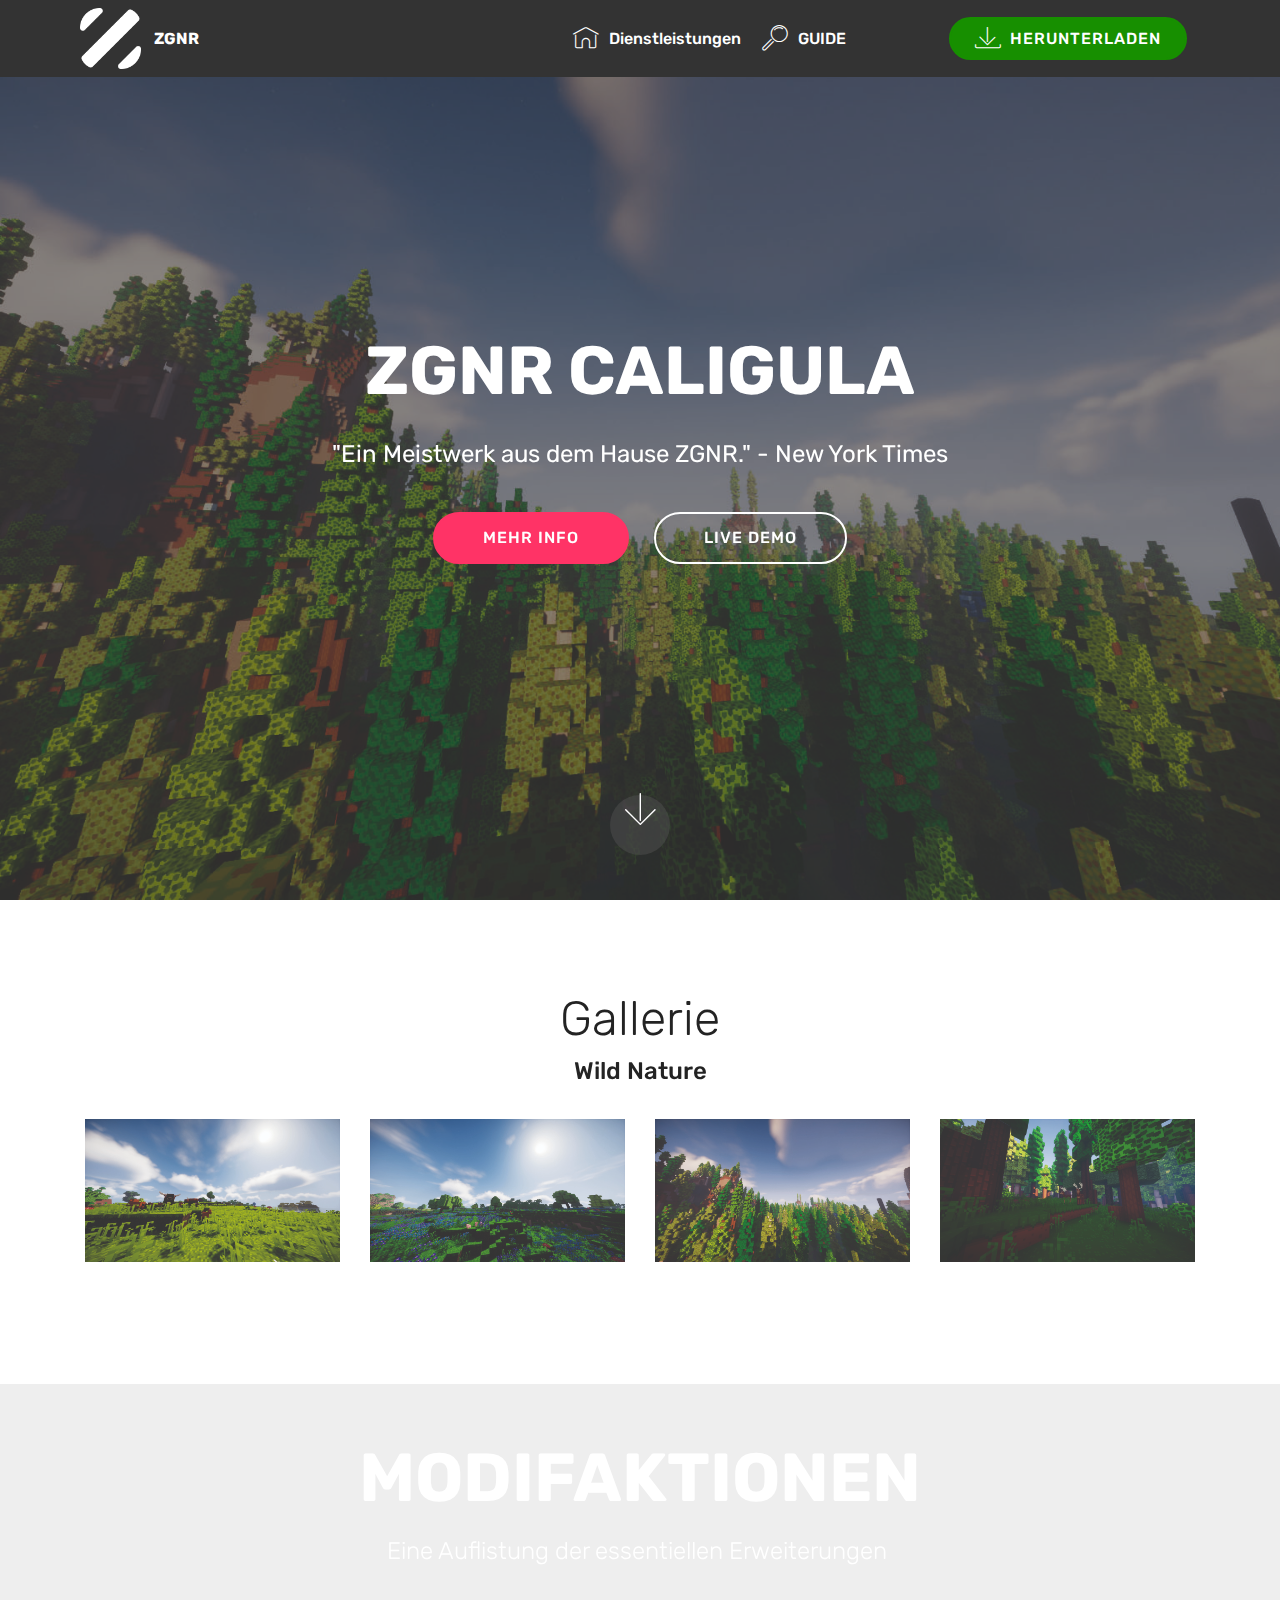
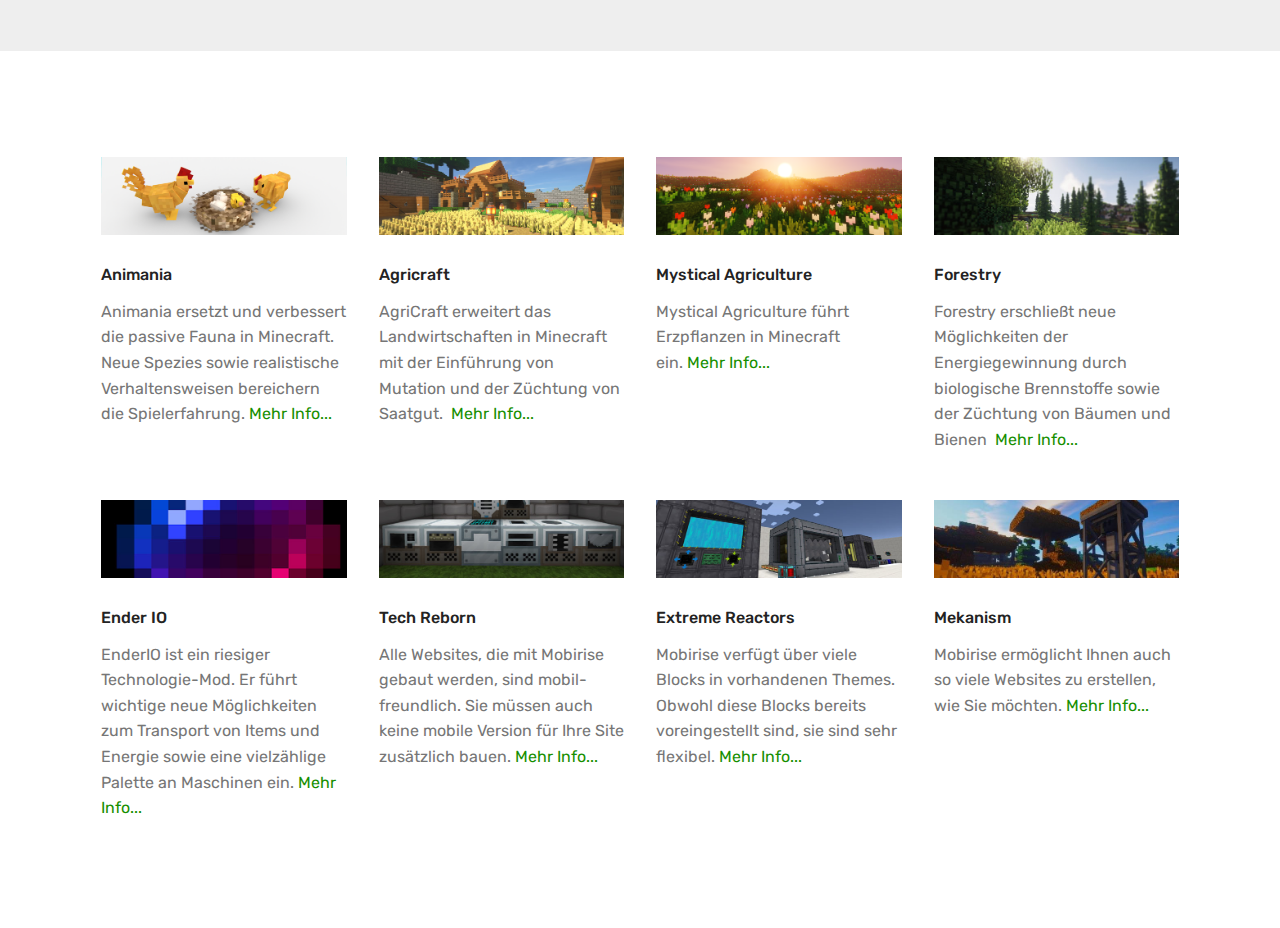
==== index.html @ ee22e69d "create github pages" ====
<!DOCTYPE html>
<html  >
<head>
  <!-- Site made with Mobirise Website Builder v4.12.3, https://mobirise.com -->
  <meta charset="UTF-8">
  <meta http-equiv="X-UA-Compatible" content="IE=edge">
  <meta name="generator" content="Mobirise v4.12.3, mobirise.com">
  <meta name="viewport" content="width=device-width, initial-scale=1, minimum-scale=1">
  <link rel="shortcut icon" href="assets/images/zgnr-logo-white.png" type="image/x-icon">
  <meta name="description" content="">
  
  
  <title>Home</title>
  <link rel="stylesheet" href="assets/web/assets/mobirise-icons/mobirise-icons.css">
  <link rel="stylesheet" href="assets/bootstrap/css/bootstrap.min.css">
  <link rel="stylesheet" href="assets/bootstrap/css/bootstrap-grid.min.css">
  <link rel="stylesheet" href="assets/bootstrap/css/bootstrap-reboot.min.css">
  <link rel="stylesheet" href="assets/tether/tether.min.css">
  <link rel="stylesheet" href="assets/dropdown/css/style.css">
  <link rel="stylesheet" href="assets/theme/css/style.css">
  <link rel="preload" as="style" href="assets/mobirise/css/mbr-additional.css"><link rel="stylesheet" href="assets/mobirise/css/mbr-additional.css" type="text/css">
  
  
  
</head>
<body>
  <section class="menu cid-s1jNtJXE4z" once="menu" id="menu1-0">

    

    <nav class="navbar navbar-expand beta-menu navbar-dropdown align-items-center navbar-fixed-top navbar-toggleable-sm">
        <button class="navbar-toggler navbar-toggler-right" type="button" data-toggle="collapse" data-target="#navbarSupportedContent" aria-controls="navbarSupportedContent" aria-expanded="false" aria-label="Toggle navigation">
            <div class="hamburger">
                <span></span>
                <span></span>
                <span></span>
                <span></span>
            </div>
        </button>
        <div class="menu-logo">
            <div class="navbar-brand">
                <span class="navbar-logo">
                    <a href="https://mobirise.co">
                         <img src="assets/images/zgnr-logo-white.png" alt="Mobirise" title="" style="height: 3.8rem;">
                    </a>
                </span>
                <span class="navbar-caption-wrap"><a class="navbar-caption text-white display-4" href="https://mobirise.co">ZGNR</a></span>
            </div>
        </div>
        <div class="collapse navbar-collapse" id="navbarSupportedContent">
            <ul class="navbar-nav nav-dropdown" data-app-modern-menu="true"><li class="nav-item">
                    <a class="nav-link link text-white display-4" href="https://mobirise.co">
                        <span class="mbri-home mbr-iconfont mbr-iconfont-btn"></span>
                        Dienstleistungen
                    </a>
                </li>
                <li class="nav-item">
                    <a class="nav-link link text-white display-4" href="https://mobirise.co">
                        <span class="mbri-search mbr-iconfont mbr-iconfont-btn"></span>GUIDE &nbsp; &nbsp; &nbsp; &nbsp; &nbsp; &nbsp; &nbsp; &nbsp; &nbsp; &nbsp;</a>
                </li></ul>
            <div class="navbar-buttons mbr-section-btn"><a class="btn btn-sm btn-primary display-4" href="https://mobirise.co">
                    <span class="mbri-save mbr-iconfont mbr-iconfont-btn "></span>
                    HERUNTERLADEN</a></div>
        </div>
    </nav>
</section>

<section class="engine"><a href="https://mobirise.info/n">free simple web templates</a></section><section class="cid-s1jUDEZMoQ mbr-fullscreen mbr-parallax-background" id="header2-8">

    

    <div class="mbr-overlay" style="opacity: 0.5; background-color: rgb(35, 35, 35);"></div>

    <div class="container align-center">
        <div class="row justify-content-md-center">
            <div class="mbr-white col-md-10">
                <h1 class="mbr-section-title mbr-bold pb-3 mbr-fonts-style display-1">
                    ZGNR CALIGULA</h1>
                
                <p class="mbr-text pb-3 mbr-fonts-style display-5">"Ein Meistwerk aus dem Hause ZGNR." - New York Times</p>
                <div class="mbr-section-btn">
                    <a class="btn btn-md btn-secondary display-4" href="https://mobirise.co">MEHR INFO</a>
                    <a class="btn btn-md btn-white-outline display-4" href="https://mobirise.co">LIVE DEMO</a>
                </div>
            </div>
        </div>
    </div>
    <div class="mbr-arrow hidden-sm-down" aria-hidden="true">
        <a href="#next">
            <i class="mbri-down mbr-iconfont"></i>
        </a>
    </div>
</section>

<section class="mbr-gallery gallery5 cid-s1jUZXtQBi" id="gallery5-a">

    

    

    <div class="container">
        <h3 class="mbr-section-title align-center mbr-fonts-style display-2">
            Gallerie
        </h3>
        <h4 class="mbr-section-subtitle align-center pb-4 mbr-fonts-style display-5">
            Wild Nature</h4>
        <div class="row mbr-gallery" data-toggle="modal" data-target="#s1kcySBMEP">
            <div class="col-sm-6 col-md-4 col-lg-3 item gallery-image">
                <div class="item-wrapper">
                    <img class="w-100" src="assets/images/pic-4.jpg" alt="" data-slide-to="0" title="" data-target="#s1kcySBB6b">
                </div>
            </div>
            <div class="col-sm-6 col-md-4 col-lg-3 item gallery-image">
                <div class="item-wrapper">
                    <img class="w-100" src="assets/images/pic-7.jpg" alt="" data-slide-to="1" title="" data-target="#s1kcySBB6b">
                </div>
            </div>
            <div class="col-sm-6 col-md-4 col-lg-3 item gallery-image">
                <div class="item-wrapper">
                    <img class="w-100" src="assets/images/pic-5.jpg" alt="" data-slide-to="2" title="" data-target="#s1kcySBB6b">
                </div>
            </div><div class="col-sm-6 col-md-4 col-lg-3 item gallery-image">
                <div class="item-wrapper">
                    <img class="w-100" src="assets/images/pic-6.jpg" alt="" data-slide-to="3" title="" data-target="#s1kcySBB6b">
                </div>
            </div>
            
        </div>

        <div class="modal mbr-slider fade" tabindex="-1" role="dialog" aria-hidden="true" id="s1kcySBMEP">
            <div class="modal-dialog" role="document">
                <div class="modal-content">
                    <div class="modal-body">
                        <div class="carousel slide" data-ride="carousel" id="s1kcySBB6b">
                            <div class="carousel-inner">
                                <div class="carousel-item active">
                                    <img class="d-block w-100" src="assets/images/pic-4.jpg" alt="">
                                </div>
                                <div class="carousel-item">
                                    <img class="d-block w-100" src="assets/images/pic-7.jpg" alt="">
                                </div>
                                <div class="carousel-item">
                                    <img class="d-block w-100" src="assets/images/pic-5.jpg" alt="">
                                </div><div class="carousel-item">
                                    <img class="d-block w-100" src="assets/images/pic-6.jpg" alt="">
                                </div>
                                
                            </div>
                            <ol class="carousel-indicators">
                                <li data-slide-to="0" class="active" data-target="#s1kcySBB6b"></li>
                                <li data-slide-to="1" data-target="#s1kcySBB6b"></li>
                                <li data-slide-to="2" data-target="#s1kcySBB6b"></li>
                                <li data-slide-to="3" data-target="#s1kcySBB6b"></li>
                            </ol>
                            <a role="button" href="" class="close" data-dismiss="modal" aria-label="Close">
                            </a>
                            <a class="carousel-control-prev carousel-control" role="button" data-slide="prev" href="#s1kcySBB6b">
                                <span class="mbri-left mbr-iconfont" aria-hidden="true"></span>
                                <span class="sr-only">Zurück</span>
                            </a>
                            <a class="carousel-control-next carousel-control" role="button" data-slide="next" href="#s1kcySBB6b">
                                <span class="mbri-right mbr-iconfont" aria-hidden="true"></span>
                                <span class="sr-only">Weiter</span>
                            </a>
                        </div>
                    </div>
                </div>
            </div>
        </div>
    </div>
</section>

<section class="mbr-section content5 cid-s1jVgbM4oH mbr-parallax-background" id="content5-b">

    

    

    <div class="container">
        <div class="media-container-row">
            <div class="title col-12 col-md-8">
                <h2 class="align-center mbr-bold mbr-white pb-3 mbr-fonts-style display-1">
                    MODIFAKTIONEN</h2>
                <h3 class="mbr-section-subtitle align-center mbr-light mbr-white pb-3 mbr-fonts-style display-5">
                    Eine Auflistung der essentiellen Erweiterungen&nbsp;</h3>
                
                
            </div>
        </div>
    </div>
</section>

<section class="features2 cid-s1jZVIjcYo" id="features2-h">

    

    
    
    <div class="container">
        <div class="media-container-row">
            <div class="card p-3 col-12 col-md-6 col-lg-3">
                <div class="card-wrapper">
                    <div class="card-img">
                        <img src="assets/images/gold.png" alt="Mobirise" title="">
                    </div>
                    <div class="card-box">
                        <h4 class="card-title pb-3 mbr-fonts-style display-7">
                            Animania</h4>
                        <p class="mbr-text mbr-fonts-style display-7">
                            Animania ersetzt und verbessert die passive Fauna in Minecraft. Neue Spezies sowie realistische Verhaltensweisen bereichern die Spielerfahrung. <a href="https://mobirise.co">Mehr Info...</a>
                        </p>
                    </div>
                </div>
            </div>

            <div class="card p-3 col-12 col-md-6 col-lg-3">
                <div class="card-wrapper">
                    <div class="card-img">
                        <img src="assets/images/agricraft.png" alt="Mobirise" title="">
                    </div>
                    <div class="card-box ">
                        <h4 class="card-title pb-3 mbr-fonts-style display-7">
                            Agricraft<br></h4>
                        <p class="mbr-text mbr-fonts-style display-7">
                            AgriCraft erweitert das Landwirtschaften in Minecraft mit der Einführung von Mutation und der Züchtung von Saatgut. &nbsp;<a href="https://mobirise.co">Mehr Info...</a>
                        </p>
                    </div>
                </div>
            </div>

            <div class="card p-3 col-12 col-md-6 col-lg-3">
                <div class="card-wrapper">
                    <div class="card-img">
                        <img src="assets/images/mysitcal.png" alt="Mobirise" title="">
                    </div>
                    <div class="card-box">
                        <h4 class="card-title pb-3 mbr-fonts-style display-7">
                            Mystical Agriculture</h4>
                        <p class="mbr-text mbr-fonts-style display-7">Mystical Agriculture führt Erzpflanzen in Minecraft ein.&nbsp;<a href="https://mobirise.co">Mehr Info...</a>
                        </p>
                    </div>
                </div>
            </div>

            <div class="card p-3 col-12 col-md-6 col-lg-3">
                <div class="card-wrapper">
                    <div class="card-img">
                        <img src="assets/images/forestry.jpg" alt="Mobirise" title="">
                    </div>
                    <div class="card-box">
                        <h4 class="card-title pb-3 mbr-fonts-style display-7">
                            Forestry</h4>
                        <p class="mbr-text mbr-fonts-style display-7">
                            Forestry erschließt neue Möglichkeiten der Energiegewinnung durch biologische Brennstoffe sowie der Züchtung von Bäumen und Bienen &nbsp;<a href="https://mobirise.co">Mehr Info...</a>
                        </p>
                    </div>
                </div>
            </div>
        </div>
    </div>
</section>

<section class="features2 cid-s1k3txSNqg" id="features2-j">

    

    
    
    <div class="container">
        <div class="media-container-row">
            <div class="card p-3 col-12 col-md-6 col-lg-3">
                <div class="card-wrapper">
                    <div class="card-img">
                        <img src="assets/images/enderio-1.jpg" alt="Mobirise" title="">
                    </div>
                    <div class="card-box">
                        <h4 class="card-title pb-3 mbr-fonts-style display-7">
                            Ender IO</h4>
                        <p class="mbr-text mbr-fonts-style display-7">
                            EnderIO ist ein riesiger Technologie-Mod. Er führt wichtige neue Möglichkeiten zum Transport von Items und Energie sowie eine vielzählige Palette an Maschinen ein.&nbsp;<a href="https://mobirise.co">Mehr Info...</a>
                        </p>
                    </div>
                </div>
            </div>

            <div class="card p-3 col-12 col-md-6 col-lg-3">
                <div class="card-wrapper">
                    <div class="card-img">
                        <img src="assets/images/techreborn.jpg" alt="Mobirise" title="">
                    </div>
                    <div class="card-box ">
                        <h4 class="card-title pb-3 mbr-fonts-style display-7">
                            Tech Reborn</h4>
                        <p class="mbr-text mbr-fonts-style display-7">
                            Alle Websites, die mit Mobirise gebaut werden, sind mobil-freundlich. Sie müssen auch keine mobile Version für Ihre Site zusätzlich bauen.  <a href="https://mobirise.co">Mehr Info...</a>
                        </p>
                    </div>
                </div>
            </div>

            <div class="card p-3 col-12 col-md-6 col-lg-3">
                <div class="card-wrapper">
                    <div class="card-img">
                        <img src="assets/images/extreme.jpg" alt="Mobirise" title="">
                    </div>
                    <div class="card-box">
                        <h4 class="card-title pb-3 mbr-fonts-style display-7">
                            Extreme Reactors</h4>
                        <p class="mbr-text mbr-fonts-style display-7">
                            Mobirise verfügt über viele Blocks in vorhandenen Themes. Obwohl diese Blocks bereits voreingestellt sind, sie sind sehr flexibel.  <a href="https://mobirise.co">Mehr Info...</a>
                        </p>
                    </div>
                </div>
            </div>

            <div class="card p-3 col-12 col-md-6 col-lg-3">
                <div class="card-wrapper">
                    <div class="card-img">
                        <img src="assets/images/mekanism.jpg" alt="Mobirise" title="">
                    </div>
                    <div class="card-box">
                        <h4 class="card-title pb-3 mbr-fonts-style display-7">
                            Mekanism</h4>
                        <p class="mbr-text mbr-fonts-style display-7">
                            Mobirise ermöglicht Ihnen auch so viele Websites zu erstellen, wie Sie möchten.  <a href="https://mobirise.co">Mehr Info...</a>
                        </p>
                    </div>
                </div>
            </div>
        </div>
    </div>
</section>


  <script src="assets/web/assets/jquery/jquery.min.js"></script>
  <script src="assets/popper/popper.min.js"></script>
  <script src="assets/bootstrap/js/bootstrap.min.js"></script>
  <script src="assets/tether/tether.min.js"></script>
  <script src="assets/smoothscroll/smooth-scroll.js"></script>
  <script src="assets/dropdown/js/nav-dropdown.js"></script>
  <script src="assets/dropdown/js/navbar-dropdown.js"></script>
  <script src="assets/touchswipe/jquery.touch-swipe.min.js"></script>
  <script src="assets/parallax/jarallax.min.js"></script>
  <script src="assets/theme/js/script.js"></script>
  
  
</body>
</html>
---- assets/web/assets/mobirise-icons/mobirise-icons.css ----
@font-face {
  font-family: 'MobiriseIcons';
  src:  url('mobirise-icons.eot?spat4u');
  src:  url('mobirise-icons.eot?spat4u#iefix') format('embedded-opentype'),
    url('mobirise-icons.ttf?spat4u') format('truetype'),
    url('mobirise-icons.woff?spat4u') format('woff'),
    url('mobirise-icons.svg?spat4u#MobiriseIcons') format('svg');
  font-weight: normal;
  font-style: normal;
  font-display: swap;
}

[class^="mbri-"], [class*=" mbri-"] {
  /* use !important to prevent issues with browser extensions that change fonts */
  font-family: MobiriseIcons !important;
  speak: none;
  font-style: normal;
  font-weight: normal;
  font-variant: normal;
  text-transform: none;
  line-height: 1;

  /* Better Font Rendering =========== */
  -webkit-font-smoothing: antialiased;
  -moz-osx-font-smoothing: grayscale;
}

.mbri-add-submenu:before {
  content: "\e900";
}
.mbri-alert:before {
  content: "\e901";
}
.mbri-align-center:before {
  content: "\e902";
}
.mbri-align-justify:before {
  content: "\e903";
}
.mbri-align-left:before {
  content: "\e904";
}
.mbri-align-right:before {
  content: "\e905";
}
.mbri-android:before {
  content: "\e906";
}
.mbri-apple:before {
  content: "\e907";
}
.mbri-arrow-down:before {
  content: "\e908";
}
.mbri-arrow-next:before {
  content: "\e909";
}
.mbri-arrow-prev:before {
  content: "\e90a";
}
.mbri-arrow-up:before {
  content: "\e90b";
}
.mbri-bold:before {
  content: "\e90c";
}
.mbri-bookmark:before {
  content: "\e90d";
}
.mbri-bootstrap:before {
  content: "\e90e";
}
.mbri-briefcase:before {
  content: "\e90f";
}
.mbri-browse:before {
  content: "\e910";
}
.mbri-bulleted-list:before {
  content: "\e911";
}
.mbri-calendar:before {
  content: "\e912";
}
.mbri-camera:before {
  content: "\e913";
}
.mbri-cart-add:before {
  content: "\e914";
}
.mbri-cart-full:before {
  content: "\e915";
}
.mbri-cash:before {
  content: "\e916";
}
.mbri-change-style:before {
  content: "\e917";
}
.mbri-chat:before {
  content: "\e918";
}
.mbri-clock:before {
  content: "\e919";
}
.mbri-close:before {
  content: "\e91a";
}
.mbri-cloud:before {
  content: "\e91b";
}
.mbri-code:before {
  content: "\e91c";
}
.mbri-contact-form:before {
  content: "\e91d";
}
.mbri-credit-card:before {
  content: "\e91e";
}
.mbri-cursor-click:before {
  content: "\e91f";
}
.mbri-cust-feedback:before {
  content: "\e920";
}
.mbri-database:before {
  content: "\e921";
}
.mbri-delivery:before {
  content: "\e922";
}
.mbri-desktop:before {
  content: "\e923";
}
.mbri-devices:before {
  content: "\e924";
}
.mbri-down:before {
  content: "\e925";
}
.mbri-download:before {
  content: "\e989";
}
.mbri-drag-n-drop:before {
  content: "\e927";
}
.mbri-drag-n-drop2:before {
  content: "\e928";
}
.mbri-edit:before {
  content: "\e929";
}
.mbri-edit2:before {
  content: "\e92a";
}
.mbri-error:before {
  content: "\e92b";
}
.mbri-extension:before {
  content: "\e92c";
}
.mbri-features:before {
  content: "\e92d";
}
.mbri-file:before {
  content: "\e92e";
}
.mbri-flag:before {
  content: "\e92f";
}
.mbri-folder:before {
  content: "\e930";
}
.mbri-gift:before {
  content: "\e931";
}
.mbri-github:before {
  content: "\e932";
}
.mbri-globe:before {
  content: "\e933";
}
.mbri-globe-2:before {
  content: "\e934";
}
.mbri-growing-chart:before {
  content: "\e935";
}
.mbri-hearth:before {
  content: "\e936";
}
.mbri-help:before {
  content: "\e937";
}
.mbri-home:before {
  content: "\e938";
}
.mbri-hot-cup:before {
  content: "\e939";
}
.mbri-idea:before {
  content: "\e93a";
}
.mbri-image-gallery:before {
  content: "\e93b";
}
.mbri-image-slider:before {
  content: "\e93c";
}
.mbri-info:before {
  content: "\e93d";
}
.mbri-italic:before {
  content: "\e93e";
}
.mbri-key:before {
  content: "\e93f";
}
.mbri-laptop:before {
  content: "\e940";
}
.mbri-layers:before {
  content: "\e941";
}
.mbri-left-right:before {
  content: "\e942";
}
.mbri-left:before {
  content: "\e943";
}
.mbri-letter:before {
  content: "\e944";
}
.mbri-like:before {
  content: "\e945";
}
.mbri-link:before {
  content: "\e946";
}
.mbri-lock:before {
  content: "\e947";
}
.mbri-login:before {
  content: "\e948";
}
.mbri-logout:before {
  content: "\e949";
}
.mbri-magic-stick:before {
  content: "\e94a";
}
.mbri-map-pin:before {
  content: "\e94b";
}
.mbri-menu:before {
  content: "\e94c";
}
.mbri-mobile:before {
  content: "\e94d";
}
.mbri-mobile2:before {
  content: "\e94e";
}
.mbri-mobirise:before {
  content: "\e94f";
}
.mbri-more-horizontal:before {
  content: "\e950";
}
.mbri-more-vertical:before {
  content: "\e951";
}
.mbri-music:before {
  content: "\e952";
}
.mbri-new-file:before {
  content: "\e953";
}
.mbri-numbered-list:before {
  content: "\e954";
}
.mbri-opened-folder:before {
  content: "\e955";
}
.mbri-pages:before {
  content: "\e956";
}
.mbri-paper-plane:before {
  content: "\e957";
}
.mbri-paperclip:before {
  content: "\e958";
}
.mbri-photo:before {
  content: "\e959";
}
.mbri-photos:before {
  content: "\e95a";
}
.mbri-pin:before {
  content: "\e95b";
}
.mbri-play:before {
  content: "\e95c";
}
.mbri-plus:before {
  content: "\e95d";
}
.mbri-preview:before {
  content: "\e95e";
}
.mbri-print:before {
  content: "\e95f";
}
.mbri-protect:before {
  content: "\e960";
}
.mbri-question:before {
  content: "\e961";
}
.mbri-quote-left:before {
  content: "\e962";
}
.mbri-quote-right:before {
  content: "\e963";
}
.mbri-refresh:before {
  content: "\e964";
}
.mbri-responsive:before {
  content: "\e965";
}
.mbri-right:before {
  content: "\e966";
}
.mbri-rocket:before {
  content: "\e967";
}
.mbri-sad-face:before {
  content: "\e968";
}
.mbri-sale:before {
  content: "\e969";
}
.mbri-save:before {
  content: "\e96a";
}
.mbri-search:before {
  content: "\e96b";
}
.mbri-setting:before {
  content: "\e96c";
}
.mbri-setting2:before {
  content: "\e96d";
}
.mbri-setting3:before {
  content: "\e96e";
}
.mbri-share:before {
  content: "\e96f";
}
.mbri-shopping-bag:before {
  content: "\e970";
}
.mbri-shopping-basket:before {
  content: "\e971";
}
.mbri-shopping-cart:before {
  content: "\e972";
}
.mbri-sites:before {
  content: "\e973";
}
.mbri-smile-face:before {
  content: "\e974";
}
.mbri-speed:before {
  content: "\e975";
}
.mbri-star:before {
  content: "\e976";
}
.mbri-success:before {
  content: "\e977";
}
.mbri-sun:before {
  content: "\e978";
}
.mbri-sun2:before {
  content: "\e979";
}
.mbri-tablet:before {
  content: "\e97a";
}
.mbri-tablet-vertical:before {
  content: "\e97b";
}
.mbri-target:before {
  content: "\e97c";
}
.mbri-timer:before {
  content: "\e97d";
}
.mbri-to-ftp:before {
  content: "\e97e";
}
.mbri-to-local-drive:before {
  content: "\e97f";
}
.mbri-touch-swipe:before {
  content: "\e980";
}
.mbri-touch:before {
  content: "\e981";
}
.mbri-trash:before {
  content: "\e982";
}
.mbri-underline:before {
  content: "\e983";
}
.mbri-unlink:before {
  content: "\e984";
}
.mbri-unlock:before {
  content: "\e985";
}
.mbri-up-down:before {
  content: "\e986";
}
.mbri-up:before {
  content: "\e987";
}
.mbri-update:before {
  content: "\e988";
}
.mbri-upload:before {
 content: "\e926"; 
}
.mbri-user:before {
  content: "\e98a";
}
.mbri-user2:before {
  content: "\e98b";
}
.mbri-users:before {
  content: "\e98c";
}
.mbri-video:before {
  content: "\e98d";
}
.mbri-video-play:before {
  content: "\e98e";
}
.mbri-watch:before {
  content: "\e98f";
}
.mbri-website-theme:before {
  content: "\e990";
}
.mbri-wifi:before {
  content: "\e991";
}
.mbri-windows:before {
  content: "\e992";
}
.mbri-zoom-out:before {
  content: "\e993";
}
.mbri-redo:before {
  content: "\e994";
}
.mbri-undo:before {
  content: "\e995";
}
---- assets/dropdown/css/style.css ----
.navbar-dropdown {
  left: 0;
  padding: 0;
  position: absolute;
  right: 0;
  top: 0;
  transition: all 0.45s ease;
  z-index: 1030;
  background: #282828; }
  .navbar-dropdown .navbar-logo {
    margin-right: 0.8rem;
    transition: margin 0.3s ease-in-out;
    vertical-align: middle; }
    .navbar-dropdown .navbar-logo img {
      height: 3.125rem;
      transition: all 0.3s ease-in-out; }
    .navbar-dropdown .navbar-logo.mbr-iconfont {
      font-size: 3.125rem;
      line-height: 3.125rem; }
  .navbar-dropdown .navbar-caption {
    font-weight: 700;
    white-space: normal;
    vertical-align: -4px;
    line-height: 3.125rem !important; }
    .navbar-dropdown .navbar-caption, .navbar-dropdown .navbar-caption:hover {
      color: inherit;
      text-decoration: none; }
  .navbar-dropdown .mbr-iconfont + .navbar-caption {
    vertical-align: -1px; }
  .navbar-dropdown.navbar-fixed-top {
    position: fixed; }
  .navbar-dropdown .navbar-brand span {
    vertical-align: -4px; }
  .navbar-dropdown.bg-color.transparent {
    background: none; }
  .navbar-dropdown.navbar-short .navbar-brand {
    padding: 0.625rem 0; }
    .navbar-dropdown.navbar-short .navbar-brand span {
      vertical-align: -1px; }
  .navbar-dropdown.navbar-short .navbar-caption {
    line-height: 2.375rem !important;
    vertical-align: -2px; }
  .navbar-dropdown.navbar-short .navbar-logo {
    margin-right: 0.5rem; }
    .navbar-dropdown.navbar-short .navbar-logo img {
      height: 2.375rem; }
    .navbar-dropdown.navbar-short .navbar-logo.mbr-iconfont {
      font-size: 2.375rem;
      line-height: 2.375rem; }
  .navbar-dropdown.navbar-short .mbr-table-cell {
    height: 3.625rem; }
  .navbar-dropdown .navbar-close {
    left: 0.6875rem;
    position: fixed;
    top: 0.75rem;
    z-index: 1000; }
  .navbar-dropdown .hamburger-icon {
    content: "";
    display: inline-block;
    vertical-align: middle;
    width: 16px;
    -webkit-box-shadow: 0 -6px 0 1px #282828,0 0 0 1px #282828,0 6px 0 1px #282828;
    -moz-box-shadow: 0 -6px 0 1px #282828,0 0 0 1px #282828,0 6px 0 1px #282828;
    box-shadow: 0 -6px 0 1px #282828,0 0 0 1px #282828,0 6px 0 1px #282828; }

.dropdown-menu .dropdown-toggle[data-toggle="dropdown-submenu"]::after {
  border-bottom: 0.35em solid transparent;
  border-left: 0.35em solid;
  border-right: 0;
  border-top: 0.35em solid transparent;
  margin-left: 0.3rem; }

.dropdown-menu .dropdown-item:focus {
  outline: 0; }

.nav-dropdown {
  font-size: 0.75rem;
  font-weight: 500;
  height: auto !important; }
  .nav-dropdown .nav-btn {
    padding-left: 1rem; }
  .nav-dropdown .link {
    margin: .667em 1.667em;
    font-weight: 500;
    padding: 0;
    transition: color .2s ease-in-out; }
    .nav-dropdown .link.dropdown-toggle {
      margin-right: 2.583em; }
      .nav-dropdown .link.dropdown-toggle::after {
        margin-left: .25rem;
        border-top: 0.35em solid;
        border-right: 0.35em solid transparent;
        border-left: 0.35em solid transparent;
        border-bottom: 0; }
      .nav-dropdown .link.dropdown-toggle[aria-expanded="true"] {
        margin: 0;
        padding: 0.667em 3.263em  0.667em 1.667em; }
  .nav-dropdown .link::after,
  .nav-dropdown .dropdown-item::after {
    color: inherit; }
  .nav-dropdown .btn {
    font-size: 0.75rem;
    font-weight: 700;
    letter-spacing: 0;
    margin-bottom: 0;
    padding-left: 1.25rem;
    padding-right: 1.25rem; }
  .nav-dropdown .dropdown-menu {
    border-radius: 0;
    border: 0;
    left: 0;
    margin: 0;
    padding-bottom: 1.25rem;
    padding-top: 1.25rem;
    position: relative; }
  .nav-dropdown .dropdown-submenu {
    margin-left: 0.125rem;
    top: 0; }
  .nav-dropdown .dropdown-item {
    font-weight: 500;
    line-height: 2;
    padding: 0.3846em 4.615em 0.3846em 1.5385em;
    position: relative;
    transition: color .2s ease-in-out, background-color .2s ease-in-out; }
    .nav-dropdown .dropdown-item::after {
      margin-top: -0.3077em;
      position: absolute;
      right: 1.1538em;
      top: 50%; }
    .nav-dropdown .dropdown-item:focus, .nav-dropdown .dropdown-item:hover {
      background: none; }

@media (max-width: 767px) {
  .nav-dropdown.navbar-toggleable-sm {
    bottom: 0;
    display: none;
    left: 0;
    overflow-x: hidden;
    position: fixed;
    top: 0;
    transform: translateX(-100%);
    -ms-transform: translateX(-100%);
    -webkit-transform: translateX(-100%);
    width: 18.75rem;
    z-index: 999; } }
.nav-dropdown.navbar-toggleable-xl {
  bottom: 0;
  display: none;
  left: 0;
  overflow-x: hidden;
  position: fixed;
  top: 0;
  transform: translateX(-100%);
  -ms-transform: translateX(-100%);
  -webkit-transform: translateX(-100%);
  width: 18.75rem;
  z-index: 999; }

.nav-dropdown-sm {
  display: block !important;
  overflow-x: hidden;
  overflow: auto;
  padding-top: 3.875rem; }
  .nav-dropdown-sm::after {
    content: "";
    display: block;
    height: 3rem;
    width: 100%; }
  .nav-dropdown-sm.collapse.in ~ .navbar-close {
    display: block !important; }
  .nav-dropdown-sm.collapsing, .nav-dropdown-sm.collapse.in {
    transform: translateX(0);
    -ms-transform: translateX(0);
    -webkit-transform: translateX(0);
    transition: all 0.25s ease-out;
    -webkit-transition: all 0.25s ease-out;
    background: #282828; }
  .nav-dropdown-sm.collapsing[aria-expanded="false"] {
    transform: translateX(-100%);
    -ms-transform: translateX(-100%);
    -webkit-transform: translateX(-100%); }
  .nav-dropdown-sm .nav-item {
    display: block;
    margin-left: 0 !important;
    padding-left: 0; }
  .nav-dropdown-sm .link,
  .nav-dropdown-sm .dropdown-item {
    border-top: 1px dotted rgba(255, 255, 255, 0.1);
    font-size: 0.8125rem;
    line-height: 1.6;
    margin: 0 !important;
    padding: 0.875rem 2.4rem 0.875rem 1.5625rem !important;
    position: relative;
    white-space: normal; }
    .nav-dropdown-sm .link:focus, .nav-dropdown-sm .link:hover,
    .nav-dropdown-sm .dropdown-item:focus,
    .nav-dropdown-sm .dropdown-item:hover {
      background: rgba(0, 0, 0, 0.2) !important;
      color: #c0a375; }
  .nav-dropdown-sm .nav-btn {
    position: relative;
    padding: 1.5625rem 1.5625rem 0 1.5625rem; }
    .nav-dropdown-sm .nav-btn::before {
      border-top: 1px dotted rgba(255, 255, 255, 0.1);
      content: "";
      left: 0;
      position: absolute;
      top: 0;
      width: 100%; }
    .nav-dropdown-sm .nav-btn + .nav-btn {
      padding-top: 0.625rem; }
      .nav-dropdown-sm .nav-btn + .nav-btn::before {
        display: none; }
  .nav-dropdown-sm .btn {
    padding: 0.625rem 0; }
  .nav-dropdown-sm .dropdown-toggle[data-toggle="dropdown-submenu"]::after {
    margin-left: .25rem;
    border-top: 0.35em solid;
    border-right: 0.35em solid transparent;
    border-left: 0.35em solid transparent;
    border-bottom: 0; }
  .nav-dropdown-sm .dropdown-toggle[data-toggle="dropdown-submenu"][aria-expanded="true"]::after {
    border-top: 0;
    border-right: 0.35em solid transparent;
    border-left: 0.35em solid transparent;
    border-bottom: 0.35em solid; }
  .nav-dropdown-sm .dropdown-menu {
    margin: 0;
    padding: 0;
    position: relative;
    top: 0;
    left: 0;
    width: 100%;
    border: 0;
    float: none;
    border-radius: 0;
    background: none; }
  .nav-dropdown-sm .dropdown-submenu {
    left: 100%;
    margin-left: 0.125rem;
    margin-top: -1.25rem;
    top: 0; }

.navbar-toggleable-sm .nav-dropdown .dropdown-menu {
  position: absolute; }

.navbar-toggleable-sm .nav-dropdown .dropdown-submenu {
  left: 100%;
  margin-left: 0.125rem;
  margin-top: -1.25rem;
  top: 0; }

.navbar-toggleable-sm.opened .nav-dropdown .dropdown-menu {
  position: relative; }

.navbar-toggleable-sm.opened .nav-dropdown .dropdown-submenu {
  left: 0;
  margin-left: 00rem;
  margin-top: 0rem;
  top: 0; }

.is-builder .nav-dropdown.collapsing {
  transition: none !important; }

/*# sourceMappingURL=style.css.map */
---- assets/theme/css/style.css ----
@charset "UTF-8";
/*!
 * Mobirise v4 theme (https://mobirise.com/)
 * Copyright 2017 Mobirise
 */
section {
  background-color: #eeeeee;
}

body {
  font-style: normal;
  line-height: 1.5;
}

section,
.container,
.container-fluid {
  position: relative;
  word-wrap: break-word;
}

a.mbr-iconfont:hover {
  text-decoration: none;
}

.article .lead p,
.article .lead ul,
.article .lead ol,
.article .lead pre,
.article .lead blockquote {
  margin-bottom: 0;
}

ul,
ol,
pre,
blockquote {
  margin-bottom: 2.3125rem;
}

pre {
  background: #f4f4f4;
  padding: 10px 24px;
  white-space: pre-wrap;
}

.inactive {
  -webkit-user-select: none;
  -moz-user-select: none;
  -ms-user-select: none;
  user-select: none;
  pointer-events: none;
  -webkit-user-drag: none;
  user-drag: none;
}

.mbr-section__comments .row {
  justify-content: center;
  -webkit-justify-content: center;
}

a {
  font-style: normal;
  font-weight: 400;
  cursor: pointer;
}
a, a:hover {
  text-decoration: none;
}

figure {
  margin-bottom: 0;
}

body {
  color: #232323;
}

h1,
h2,
h3,
h4,
h5,
h6,
.h1,
.h2,
.h3,
.h4,
.h5,
.h6,
.display-1,
.display-2,
.display-3,
.display-4 {
  line-height: 1;
  word-break: break-word;
  word-wrap: break-word;
}

.mbr-section-title {
  font-style: normal;
  line-height: 1.2;
}

.mbr-section-subtitle {
  line-height: 1.3;
}

.mbr-text {
  font-style: normal;
  line-height: 1.6;
}

b,
strong {
  font-weight: bold;
}

blockquote {
  padding: 10px 0 10px 20px;
  position: relative;
  border-left: 2px solid;
  border-color: #ff3366;
}

input:-webkit-autofill, input:-webkit-autofill:hover, input:-webkit-autofill:focus, input:-webkit-autofill:active {
  transition-delay: 9999s;
  transition-property: background-color, color;
}

textarea[type=hidden] {
  display: none;
}

body {
  position: relative;
}

section {
  background-position: 50% 50%;
  background-repeat: no-repeat;
  background-size: cover;
}
section .mbr-background-video,
section .mbr-background-video-preview {
  position: absolute;
  bottom: 0;
  left: 0;
  right: 0;
  top: 0;
}

.hidden {
  visibility: hidden;
}

.mbr-z-index20 {
  z-index: 20;
}

/*! Base colors */
.mbr-white {
  color: #ffffff;
}

.mbr-black {
  color: #000000;
}

.mbr-bg-white {
  background-color: #ffffff;
}

.mbr-bg-black {
  background-color: #000000;
}

/*! Text-aligns */
.align-left {
  text-align: left;
}

.align-center {
  text-align: center;
}

.align-right {
  text-align: right;
}

@media (max-width: 767px) {
  .align-left,
.align-center,
.align-right,
.mbr-section-btn,
.mbr-section-title {
    text-align: center;
  }
}
/*! Font-weight  */
.mbr-light {
  font-weight: 300;
}

.mbr-regular {
  font-weight: 400;
}

.mbr-semibold {
  font-weight: 500;
}

.mbr-bold {
  font-weight: 700;
}

/*! Media  */
.media-size-item {
  -webkit-flex: 1 1 auto;
  -moz-flex: 1 1 auto;
  -ms-flex: 1 1 auto;
  -o-flex: 1 1 auto;
  flex: 1 1 auto;
}

.media-content {
  -webkit-flex-basis: 100%;
  flex-basis: 100%;
}

.media-container-row {
  display: -ms-flexbox;
  display: -webkit-flex;
  display: flex;
  -webkit-flex-direction: row;
  -ms-flex-direction: row;
  flex-direction: row;
  -webkit-flex-wrap: wrap;
  -ms-flex-wrap: wrap;
  flex-wrap: wrap;
  -webkit-justify-content: center;
  -ms-flex-pack: center;
  justify-content: center;
  -webkit-align-content: center;
  -ms-flex-line-pack: center;
  align-content: center;
  -webkit-align-items: start;
  -ms-flex-align: start;
  align-items: start;
}
.media-container-row .media-size-item {
  width: 400px;
}

.media-container-column {
  display: -ms-flexbox;
  display: -webkit-flex;
  display: flex;
  -webkit-flex-direction: column;
  -ms-flex-direction: column;
  flex-direction: column;
  -webkit-flex-wrap: wrap;
  -ms-flex-wrap: wrap;
  flex-wrap: wrap;
  -webkit-justify-content: center;
  -ms-flex-pack: center;
  justify-content: center;
  -webkit-align-content: center;
  -ms-flex-line-pack: center;
  align-content: center;
  -webkit-align-items: stretch;
  -ms-flex-align: stretch;
  align-items: stretch;
}
.media-container-column > * {
  width: 100%;
}

@media (min-width: 992px) {
  .media-container-row {
    -webkit-flex-wrap: nowrap;
    -ms-flex-wrap: nowrap;
    flex-wrap: nowrap;
  }
}
figure {
  overflow: hidden;
}

figure[mbr-media-size] {
  transition: width 0.1s;
}

.mbr-figure img,
.mbr-figure iframe {
  display: block;
  width: 100%;
}

.card {
  background-color: transparent;
  border: none;
}

.card-box {
  width: 100%;
}

.card-img {
  text-align: center;
  flex-shrink: 0;
  -webkit-flex-shrink: 0;
}

.media {
  max-width: 100%;
  margin: 0 auto;
}

.mbr-figure {
  -ms-flex-item-align: center;
  -ms-grid-row-align: center;
  -webkit-align-self: center;
  align-self: center;
}

.media-container > div {
  max-width: 100%;
}

.mbr-figure img,
.card-img img {
  width: 100%;
}

@media (max-width: 991px) {
  .media-size-item {
    width: auto !important;
  }

  .media {
    width: auto;
  }

  .mbr-figure {
    width: 100% !important;
  }
}
/*! Buttons */
.btn {
  font-weight: 500;
  border-width: 2px;
  font-style: normal;
  letter-spacing: 1px;
  margin: 0.4rem 0.8rem;
  white-space: normal;
  -webkit-transition: all 0.3s ease-in-out;
  -moz-transition: all 0.3s ease-in-out;
  transition: all 0.3s ease-in-out;
  display: inline-flex;
  align-items: center;
  justify-content: center;
  word-break: break-word;
  -webkit-align-items: center;
  -webkit-justify-content: center;
  display: -webkit-inline-flex;
}

.btn-sm {
  font-weight: 500;
  letter-spacing: 1px;
  -webkit-transition: all 0.3s ease-in-out;
  -moz-transition: all 0.3s ease-in-out;
  transition: all 0.3s ease-in-out;
}

.btn-md {
  font-weight: 500;
  letter-spacing: 1px;
  margin: 0.4rem 0.8rem !important;
  -webkit-transition: all 0.3s ease-in-out;
  -moz-transition: all 0.3s ease-in-out;
  transition: all 0.3s ease-in-out;
}

.btn-lg {
  font-weight: 500;
  letter-spacing: 1px;
  margin: 0.4rem 0.8rem !important;
  -webkit-transition: all 0.3s ease-in-out;
  -moz-transition: all 0.3s ease-in-out;
  transition: all 0.3s ease-in-out;
}

.mbr-section-btn {
  margin-left: -0.25rem;
  margin-right: -0.25rem;
  font-size: 0;
}

nav .mbr-section-btn {
  margin-left: 0rem;
  margin-right: 0rem;
}

.btn-form {
  border-radius: 0;
}
.btn-form:hover {
  cursor: pointer;
}

/*! Btn icon margin */
.btn .mbr-iconfont,
.btn.btn-sm .mbr-iconfont {
  cursor: pointer;
  margin-right: 0.5rem;
}

.btn.btn-md .mbr-iconfont,
.btn.btn-md .mbr-iconfont {
  margin-right: 0.8rem;
}

.mbr-regular {
  font-weight: 400;
}

.mbr-semibold {
  font-weight: 500;
}

.mbr-bold {
  font-weight: 700;
}

[type=submit] {
  -webkit-appearance: none;
}

/*! Full-screen */
.mbr-fullscreen .mbr-overlay {
  min-height: 100vh;
}

.mbr-fullscreen {
  display: flex;
  display: -webkit-flex;
  display: -moz-flex;
  display: -ms-flex;
  display: -o-flex;
  align-items: center;
  -webkit-align-items: center;
  min-height: 100vh;
  padding-top: 3rem;
  padding-bottom: 3rem;
}

/*! Map */
.map {
  height: 25rem;
  position: relative;
}
.map iframe {
  width: 100%;
  height: 100%;
}

.mbr-overlay {
  background-color: #000;
  bottom: 0;
  left: 0;
  opacity: 0.5;
  position: absolute;
  right: 0;
  top: 0;
  z-index: 0;
  pointer-events: none;
}

/* Form */
blockquote {
  font-style: italic;
  padding: 10px 0 10px 20px;
  font-size: 1.09rem;
  position: relative;
  border-width: 3px;
}

.form-control {
  background-color: #f5f5f5;
  box-shadow: none;
  color: #565656;
  line-height: 1.43;
  min-height: 3.5em;
  padding: 1.07em 0.5em;
}
.form-control, .form-control:focus {
  border: 1px solid #e8e8e8;
}
.form-active .form-control:invalid {
  border-color: red;
}

.form-control-label {
  position: relative;
  cursor: pointer;
  margin-bottom: 0.357em;
  padding: 0;
}

.alert {
  color: #ffffff;
  border-radius: 0;
  border: 0;
  font-size: 0.875rem;
  line-height: 1.5;
  margin-bottom: 1.875rem;
  padding: 1.25rem;
  position: relative;
}
.alert.alert-form::after {
  background-color: inherit;
  bottom: -7px;
  content: "";
  display: block;
  height: 14px;
  left: 50%;
  margin-left: -7px;
  position: absolute;
  transform: rotate(45deg);
  width: 14px;
  -webkit-transform: rotate(45deg);
}

.form-asterisk {
  font-family: initial;
  position: absolute;
  top: -2px;
  font-weight: normal;
}

/*! Scroll to top arrow */
#scrollToTop a i:before {
  content: "";
  position: absolute;
  height: 40%;
  top: 25%;
  background: #fff;
  width: 2px;
  left: calc(50% - 1px);
}
#scrollToTop a i:after {
  content: "";
  position: absolute;
  display: block;
  border-top: 2px solid #fff;
  border-right: 2px solid #fff;
  width: 40%;
  height: 40%;
  left: 30%;
  bottom: 30%;
  transform: rotate(135deg);
  -webkit-transform: rotate(135deg);
}

.mbr-arrow-up {
  bottom: 25px;
  right: 90px;
  position: fixed;
  text-align: right;
  z-index: 5000;
  color: #ffffff;
  font-size: 32px;
  transform: rotate(180deg);
  -webkit-transform: rotate(180deg);
}

.mbr-arrow-up a {
  background: rgba(0, 0, 0, 0.2);
  border-radius: 3px;
  color: #fff;
  display: inline-block;
  height: 60px;
  width: 60px;
  outline-style: none !important;
  position: relative;
  text-decoration: none;
  transition: all 0.3s ease-in-out;
  cursor: pointer;
  text-align: center;
}
.mbr-arrow-up a:hover {
  background-color: rgba(0, 0, 0, 0.4);
}
.mbr-arrow-up a i {
  line-height: 60px;
}

.mbr-arrow-up-icon {
  display: block;
  color: #fff;
}

.mbr-arrow-up-icon::before {
  content: "›";
  display: inline-block;
  font-family: serif;
  font-size: 32px;
  line-height: 1;
  font-style: normal;
  position: relative;
  top: 6px;
  left: -4px;
  -webkit-transform: rotate(-90deg);
  transform: rotate(-90deg);
}

/*! Arrow Down */
.mbr-arrow {
  position: absolute;
  bottom: 45px;
  left: 50%;
  width: 60px;
  height: 60px;
  cursor: pointer;
  background-color: rgba(80, 80, 80, 0.5);
  border-radius: 50%;
  -webkit-transform: translateX(-50%);
  transform: translateX(-50%);
}
.mbr-arrow > a {
  display: inline-block;
  text-decoration: none;
  outline-style: none;
  -webkit-animation: arrowdown 1.7s ease-in-out infinite;
  animation: arrowdown 1.7s ease-in-out infinite;
}
.mbr-arrow > a > i {
  position: absolute;
  top: -2px;
  left: 15px;
  font-size: 2rem;
}

@keyframes arrowdown {
  0% {
    transform: translateY(0px);
    -webkit-transform: translateY(0px);
  }
  50% {
    transform: translateY(-5px);
    -webkit-transform: translateY(-5px);
  }
  100% {
    transform: translateY(0px);
    -webkit-transform: translateY(0px);
  }
}
@-webkit-keyframes arrowdown {
  0% {
    transform: translateY(0px);
    -webkit-transform: translateY(0px);
  }
  50% {
    transform: translateY(-5px);
    -webkit-transform: translateY(-5px);
  }
  100% {
    transform: translateY(0px);
    -webkit-transform: translateY(0px);
  }
}
@media (max-width: 500px) {
  .mbr-arrow-up {
    left: 50%;
    right: auto;
    transform: translateX(-50%) rotate(180deg);
    -webkit-transform: translateX(-50%) rotate(180deg);
  }
}
/*Gradients animation*/
@keyframes gradient-animation {
  from {
    background-position: 0% 100%;
    animation-timing-function: ease-in-out;
  }
  to {
    background-position: 100% 0%;
    animation-timing-function: ease-in-out;
  }
}
@-webkit-keyframes gradient-animation {
  from {
    background-position: 0% 100%;
    animation-timing-function: ease-in-out;
  }
  to {
    background-position: 100% 0%;
    animation-timing-function: ease-in-out;
  }
}
.bg-gradient {
  background-size: 200% 200%;
  animation: gradient-animation 5s infinite alternate;
  -webkit-animation: gradient-animation 5s infinite alternate;
}

.menu .navbar-brand {
  display: -webkit-flex;
}
.menu .navbar-brand span {
  display: flex;
  display: -webkit-flex;
}
.menu .navbar-brand .navbar-caption-wrap {
  display: -webkit-flex;
}
.menu .navbar-brand .navbar-logo img {
  display: -webkit-flex;
}
@media (min-width: 768px) and (max-width: 1023px) {
  .menu .navbar-toggleable-sm .navbar-nav {
    display: -webkit-box;
    display: -webkit-flex;
    display: -ms-flexbox;
  }
}
@media (max-width: 1023px) {
  .menu .navbar-collapse {
    max-height: 93.5vh;
  }
  .menu .navbar-collapse.show {
    overflow: auto;
  }
}
@media (min-width: 1024px) {
  .menu .navbar-nav.nav-dropdown {
    display: -webkit-flex;
  }
  .menu .navbar-toggleable-sm .navbar-collapse {
    display: -webkit-flex !important;
  }
  .menu .collapsed .navbar-collapse {
    max-height: 93.5vh;
  }
  .menu .collapsed .navbar-collapse.show {
    overflow: auto;
  }
}
@media (max-width: 767px) {
  .menu .navbar-collapse {
    max-height: 80vh;
  }
}

/* Others*/
.note-check a[data-value=Rubik] {
  font-style: normal;
}

.mbr-arrow a {
  color: #ffffff;
}

@media (max-width: 767px) {
  .mbr-arrow {
    display: none;
  }
}
.navbar {
  display: -webkit-flex;
  -webkit-flex-wrap: wrap;
  -webkit-align-items: center;
  -webkit-justify-content: space-between;
}

.navbar-collapse {
  -webkit-flex-basis: 100%;
  -webkit-flex-grow: 1;
  -webkit-align-items: center;
}

.nav-dropdown .link {
  padding: 0.667em 1.667em !important;
  margin: 0 !important;
}

.nav {
  display: -webkit-flex;
  -webkit-flex-wrap: wrap;
}

.row {
  display: -webkit-flex;
  -webkit-flex-wrap: wrap;
}

.justify-content-center {
  -webkit-justify-content: center;
}

.form-inline {
  display: -webkit-flex;
  -webkit-flex-flow: row wrap;
  -webkit-align-items: center;
}

.card-wrapper {
  -webkit-flex: 1;
}

.carousel-control {
  z-index: 10;
  display: -webkit-flex;
  -webkit-align-items: center;
  -webkit-justify-content: center;
}

.carousel-controls {
  display: -webkit-flex;
}

.media {
  display: -webkit-flex;
}

.form-group:focus {
  outline: none;
}

.jq-selectbox__select {
  padding: 1.07em 0.5em;
  position: absolute;
  top: 0;
  left: 0;
  width: 100%;
}

.jq-selectbox__dropdown {
  position: absolute;
  top: 100%;
  left: 0 !important;
  width: 100% !important;
}

.jq-selectbox__trigger-arrow {
  transform: translateY(-50%);
}

.jq-selectbox li {
  padding: 1.07em 0.5em;
}

input[type=range] {
  padding-left: 0 !important;
  padding-right: 0 !important;
}

.modal-dialog,
.modal-content {
  height: 100%;
}

.modal-dialog .carousel-inner {
  height: calc(100vh - 1.75rem);
}
@media (max-width: 575px) {
  .modal-dialog .carousel-inner {
    height: calc(100vh - 1rem);
  }
}

.carousel-item {
  text-align: center;
}

.carousel-item img {
  margin: auto;
}

.navbar-toggler {
  -webkit-align-self: flex-start;
  -ms-flex-item-align: start;
  align-self: flex-start;
  padding: 0.25rem 0.75rem;
  font-size: 1.25rem;
  line-height: 1;
  background: transparent;
  border: 1px solid transparent;
  -webkit-border-radius: 0.25rem;
  border-radius: 0.25rem;
}

.navbar-toggler:focus,
.navbar-toggler:hover {
  text-decoration: none;
}

.navbar-toggler-icon {
  display: inline-block;
  width: 1.5em;
  height: 1.5em;
  vertical-align: middle;
  content: "";
  background: no-repeat center center;
  -webkit-background-size: 100% 100%;
  -o-background-size: 100% 100%;
  background-size: 100% 100%;
}

.navbar-toggler-left {
  position: absolute;
  left: 1rem;
}

.navbar-toggler-right {
  position: absolute;
  right: 1rem;
}

@media (max-width: 575px) {
  .navbar-toggleable .navbar-nav .dropdown-menu {
    position: static;
    float: none;
  }

  .navbar-toggleable > .container {
    padding-right: 0;
    padding-left: 0;
  }
}
@media (min-width: 576px) {
  .navbar-toggleable {
    -webkit-box-orient: horizontal;
    -webkit-box-direction: normal;
    -webkit-flex-direction: row;
    -ms-flex-direction: row;
    flex-direction: row;
    -webkit-flex-wrap: nowrap;
    -ms-flex-wrap: nowrap;
    flex-wrap: nowrap;
    -webkit-box-align: center;
    -webkit-align-items: center;
    -ms-flex-align: center;
    align-items: center;
  }

  .navbar-toggleable .navbar-nav {
    -webkit-box-orient: horizontal;
    -webkit-box-direction: normal;
    -webkit-flex-direction: row;
    -ms-flex-direction: row;
    flex-direction: row;
  }

  .navbar-toggleable .navbar-nav .nav-link {
    padding-right: 0.5rem;
    padding-left: 0.5rem;
  }

  .navbar-toggleable > .container {
    display: -webkit-box;
    display: -webkit-flex;
    display: -ms-flexbox;
    display: flex;
    -webkit-flex-wrap: nowrap;
    -ms-flex-wrap: nowrap;
    flex-wrap: nowrap;
    -webkit-box-align: center;
    -webkit-align-items: center;
    -ms-flex-align: center;
    align-items: center;
  }

  .navbar-toggleable .navbar-collapse {
    display: -webkit-box !important;
    display: -webkit-flex !important;
    display: -ms-flexbox !important;
    display: flex !important;
    width: 100%;
  }

  .navbar-toggleable .navbar-toggler {
    display: none;
  }
}
@media (max-width: 767px) {
  .navbar-toggleable-sm .navbar-nav .dropdown-menu {
    position: static;
    float: none;
  }

  .navbar-toggleable-sm > .container {
    padding-right: 0;
    padding-left: 0;
  }
}
@media (min-width: 768px) {
  .navbar-toggleable-sm {
    -webkit-box-orient: horizontal;
    -webkit-box-direction: normal;
    -webkit-flex-direction: row;
    -ms-flex-direction: row;
    flex-direction: row;
    -webkit-flex-wrap: nowrap;
    -ms-flex-wrap: nowrap;
    flex-wrap: nowrap;
    -webkit-box-align: center;
    -webkit-align-items: center;
    -ms-flex-align: center;
    align-items: center;
  }

  .navbar-toggleable-sm .navbar-nav {
    -webkit-box-orient: horizontal;
    -webkit-box-direction: normal;
    -webkit-flex-direction: row;
    -ms-flex-direction: row;
    flex-direction: row;
  }

  .navbar-toggleable-sm .navbar-nav .nav-link {
    padding-right: 0.5rem;
    padding-left: 0.5rem;
  }

  .navbar-toggleable-sm > .container {
    display: -webkit-box;
    display: -webkit-flex;
    display: -ms-flexbox;
    display: flex;
    -webkit-flex-wrap: nowrap;
    -ms-flex-wrap: nowrap;
    flex-wrap: nowrap;
    -webkit-box-align: center;
    -webkit-align-items: center;
    -ms-flex-align: center;
    align-items: center;
  }

  .navbar-toggleable-sm .navbar-collapse {
    display: none;
    width: 100%;
  }

  .navbar-toggleable-sm .navbar-toggler {
    display: none;
  }
}
@media (max-width: 1023px) {
  .navbar-toggleable-md .navbar-nav .dropdown-menu {
    position: static;
    float: none;
  }

  .navbar-toggleable-md > .container {
    padding-right: 0;
    padding-left: 0;
  }
}
@media (min-width: 1024px) {
  .navbar-toggleable-md {
    -webkit-box-orient: horizontal;
    -webkit-box-direction: normal;
    -webkit-flex-direction: row;
    -ms-flex-direction: row;
    flex-direction: row;
    -webkit-flex-wrap: nowrap;
    -ms-flex-wrap: nowrap;
    flex-wrap: nowrap;
    -webkit-box-align: center;
    -webkit-align-items: center;
    -ms-flex-align: center;
    align-items: center;
  }

  .navbar-toggleable-md .navbar-nav {
    -webkit-box-orient: horizontal;
    -webkit-box-direction: normal;
    -webkit-flex-direction: row;
    -ms-flex-direction: row;
    flex-direction: row;
  }

  .navbar-toggleable-md .navbar-nav .nav-link {
    padding-right: 0.5rem;
    padding-left: 0.5rem;
  }

  .navbar-toggleable-md > .container {
    display: -webkit-box;
    display: -webkit-flex;
    display: -ms-flexbox;
    display: flex;
    -webkit-flex-wrap: nowrap;
    -ms-flex-wrap: nowrap;
    flex-wrap: nowrap;
    -webkit-box-align: center;
    -webkit-align-items: center;
    -ms-flex-align: center;
    align-items: center;
  }

  .navbar-toggleable-md .navbar-collapse {
    display: -webkit-box !important;
    display: -webkit-flex !important;
    display: -ms-flexbox !important;
    display: flex !important;
    width: 100%;
  }

  .navbar-toggleable-md .navbar-toggler {
    display: none;
  }
}
@media (max-width: 1199px) {
  .navbar-toggleable-lg .navbar-nav .dropdown-menu {
    position: static;
    float: none;
  }

  .navbar-toggleable-lg > .container {
    padding-right: 0;
    padding-left: 0;
  }
}
@media (min-width: 1200px) {
  .navbar-toggleable-lg {
    -webkit-box-orient: horizontal;
    -webkit-box-direction: normal;
    -webkit-flex-direction: row;
    -ms-flex-direction: row;
    flex-direction: row;
    -webkit-flex-wrap: nowrap;
    -ms-flex-wrap: nowrap;
    flex-wrap: nowrap;
    -webkit-box-align: center;
    -webkit-align-items: center;
    -ms-flex-align: center;
    align-items: center;
  }

  .navbar-toggleable-lg .navbar-nav {
    -webkit-box-orient: horizontal;
    -webkit-box-direction: normal;
    -webkit-flex-direction: row;
    -ms-flex-direction: row;
    flex-direction: row;
  }

  .navbar-toggleable-lg .navbar-nav .nav-link {
    padding-right: 0.5rem;
    padding-left: 0.5rem;
  }

  .navbar-toggleable-lg > .container {
    display: -webkit-box;
    display: -webkit-flex;
    display: -ms-flexbox;
    display: flex;
    -webkit-flex-wrap: nowrap;
    -ms-flex-wrap: nowrap;
    flex-wrap: nowrap;
    -webkit-box-align: center;
    -webkit-align-items: center;
    -ms-flex-align: center;
    align-items: center;
  }

  .navbar-toggleable-lg .navbar-collapse {
    display: -webkit-box !important;
    display: -webkit-flex !important;
    display: -ms-flexbox !important;
    display: flex !important;
    width: 100%;
  }

  .navbar-toggleable-lg .navbar-toggler {
    display: none;
  }
}
.navbar-toggleable-xl {
  -webkit-box-orient: horizontal;
  -webkit-box-direction: normal;
  -webkit-flex-direction: row;
  -ms-flex-direction: row;
  flex-direction: row;
  -webkit-flex-wrap: nowrap;
  -ms-flex-wrap: nowrap;
  flex-wrap: nowrap;
  -webkit-box-align: center;
  -webkit-align-items: center;
  -ms-flex-align: center;
  align-items: center;
}

.navbar-toggleable-xl .navbar-nav .dropdown-menu {
  position: static;
  float: none;
}

.navbar-toggleable-xl > .container {
  padding-right: 0;
  padding-left: 0;
}

.navbar-toggleable-xl .navbar-nav {
  -webkit-box-orient: horizontal;
  -webkit-box-direction: normal;
  -webkit-flex-direction: row;
  -ms-flex-direction: row;
  flex-direction: row;
}

.navbar-toggleable-xl .navbar-nav .nav-link {
  padding-right: 0.5rem;
  padding-left: 0.5rem;
}

.navbar-toggleable-xl > .container {
  display: -webkit-box;
  display: -webkit-flex;
  display: -ms-flexbox;
  display: flex;
  -webkit-flex-wrap: nowrap;
  -ms-flex-wrap: nowrap;
  flex-wrap: nowrap;
  -webkit-box-align: center;
  -webkit-align-items: center;
  -ms-flex-align: center;
  align-items: center;
}

.navbar-toggleable-xl .navbar-collapse {
  display: -webkit-box !important;
  display: -webkit-flex !important;
  display: -ms-flexbox !important;
  display: flex !important;
  width: 100%;
}

.navbar-toggleable-xl .navbar-toggler {
  display: none;
}

.card-img {
  width: auto;
}

.menu .navbar.collapsed:not(.beta-menu) {
  flex-direction: column;
  -webkit-flex-direction: column;
}

.carousel-item.active,
.carousel-item-next,
.carousel-item-prev {
  display: -webkit-box;
  display: -webkit-flex;
  display: -ms-flexbox;
  display: flex;
}

.note-air-layout .dropup .dropdown-menu,
.note-air-layout .navbar-fixed-bottom .dropdown .dropdown-menu {
  bottom: initial !important;
}

html,
body {
  height: auto;
  min-height: 100vh;
}

.dropup .dropdown-toggle::after {
  display: none;
}.engine {
	position: absolute;
	text-indent: -2400px;
	text-align: center;
	padding: 0;
	top: 0;
	left: -2400px;
}
---- assets/mobirise/css/mbr-additional.css ----
@import url(https://fonts.googleapis.com/css?family=Rubik:300,300i,400,400i,500,500i,700,700i,900,900i&display=swap);





body {
  font-family: Rubik;
}
.display-1 {
  font-family: 'Rubik', sans-serif;
  font-size: 4.25rem;
  font-display: swap;
}
.display-1 > .mbr-iconfont {
  font-size: 6.8rem;
}
.display-2 {
  font-family: 'Rubik', sans-serif;
  font-size: 3rem;
  font-display: swap;
}
.display-2 > .mbr-iconfont {
  font-size: 4.8rem;
}
.display-4 {
  font-family: 'Rubik', sans-serif;
  font-size: 1rem;
  font-display: swap;
}
.display-4 > .mbr-iconfont {
  font-size: 1.6rem;
}
.display-5 {
  font-family: 'Rubik', sans-serif;
  font-size: 1.5rem;
  font-display: swap;
}
.display-5 > .mbr-iconfont {
  font-size: 2.4rem;
}
.display-7 {
  font-family: 'Rubik', sans-serif;
  font-size: 1rem;
  font-display: swap;
}
.display-7 > .mbr-iconfont {
  font-size: 1.6rem;
}
/* ---- Fluid typography for mobile devices ---- */
/* 1.4 - font scale ratio ( bootstrap == 1.42857 ) */
/* 100vw - current viewport width */
/* (48 - 20)  48 == 48rem == 768px, 20 == 20rem == 320px(minimal supported viewport) */
/* 0.65 - min scale variable, may vary */
@media (max-width: 768px) {
  .display-1 {
    font-size: 3.4rem;
    font-size: calc( 2.1374999999999997rem + (4.25 - 2.1374999999999997) * ((100vw - 20rem) / (48 - 20)));
    line-height: calc( 1.4 * (2.1374999999999997rem + (4.25 - 2.1374999999999997) * ((100vw - 20rem) / (48 - 20))));
  }
  .display-2 {
    font-size: 2.4rem;
    font-size: calc( 1.7rem + (3 - 1.7) * ((100vw - 20rem) / (48 - 20)));
    line-height: calc( 1.4 * (1.7rem + (3 - 1.7) * ((100vw - 20rem) / (48 - 20))));
  }
  .display-4 {
    font-size: 0.8rem;
    font-size: calc( 1rem + (1 - 1) * ((100vw - 20rem) / (48 - 20)));
    line-height: calc( 1.4 * (1rem + (1 - 1) * ((100vw - 20rem) / (48 - 20))));
  }
  .display-5 {
    font-size: 1.2rem;
    font-size: calc( 1.175rem + (1.5 - 1.175) * ((100vw - 20rem) / (48 - 20)));
    line-height: calc( 1.4 * (1.175rem + (1.5 - 1.175) * ((100vw - 20rem) / (48 - 20))));
  }
}
/* Buttons */
.btn {
  padding: 1rem 3rem;
  border-radius: 3px;
}
.btn-sm {
  padding: 0.6rem 1.5rem;
  border-radius: 3px;
}
.btn-md {
  padding: 1rem 3rem;
  border-radius: 3px;
}
.btn-lg {
  padding: 1.2rem 3.2rem;
  border-radius: 3px;
}
.bg-primary {
  background-color: #178f00 !important;
}
.bg-success {
  background-color: #f7ed4a !important;
}
.bg-info {
  background-color: #82786e !important;
}
.bg-warning {
  background-color: #879a9f !important;
}
.bg-danger {
  background-color: #b1a374 !important;
}
.btn-primary,
.btn-primary:active {
  background-color: #178f00 !important;
  border-color: #178f00 !important;
  color: #ffffff !important;
}
.btn-primary:hover,
.btn-primary:focus,
.btn-primary.focus,
.btn-primary.active {
  color: #ffffff !important;
  background-color: #0b4300 !important;
  border-color: #0b4300 !important;
}
.btn-primary.disabled,
.btn-primary:disabled {
  color: #ffffff !important;
  background-color: #0b4300 !important;
  border-color: #0b4300 !important;
}
.btn-secondary,
.btn-secondary:active {
  background-color: #ff3366 !important;
  border-color: #ff3366 !important;
  color: #ffffff !important;
}
.btn-secondary:hover,
.btn-secondary:focus,
.btn-secondary.focus,
.btn-secondary.active {
  color: #ffffff !important;
  background-color: #e50039 !important;
  border-color: #e50039 !important;
}
.btn-secondary.disabled,
.btn-secondary:disabled {
  color: #ffffff !important;
  background-color: #e50039 !important;
  border-color: #e50039 !important;
}
.btn-info,
.btn-info:active {
  background-color: #82786e !important;
  border-color: #82786e !important;
  color: #ffffff !important;
}
.btn-info:hover,
.btn-info:focus,
.btn-info.focus,
.btn-info.active {
  color: #ffffff !important;
  background-color: #59524b !important;
  border-color: #59524b !important;
}
.btn-info.disabled,
.btn-info:disabled {
  color: #ffffff !important;
  background-color: #59524b !important;
  border-color: #59524b !important;
}
.btn-success,
.btn-success:active {
  background-color: #f7ed4a !important;
  border-color: #f7ed4a !important;
  color: #3f3c03 !important;
}
.btn-success:hover,
.btn-success:focus,
.btn-success.focus,
.btn-success.active {
  color: #3f3c03 !important;
  background-color: #eadd0a !important;
  border-color: #eadd0a !important;
}
.btn-success.disabled,
.btn-success:disabled {
  color: #3f3c03 !important;
  background-color: #eadd0a !important;
  border-color: #eadd0a !important;
}
.btn-warning,
.btn-warning:active {
  background-color: #879a9f !important;
  border-color: #879a9f !important;
  color: #ffffff !important;
}
.btn-warning:hover,
.btn-warning:focus,
.btn-warning.focus,
.btn-warning.active {
  color: #ffffff !important;
  background-color: #617479 !important;
  border-color: #617479 !important;
}
.btn-warning.disabled,
.btn-warning:disabled {
  color: #ffffff !important;
  background-color: #617479 !important;
  border-color: #617479 !important;
}
.btn-danger,
.btn-danger:active {
  background-color: #b1a374 !important;
  border-color: #b1a374 !important;
  color: #ffffff !important;
}
.btn-danger:hover,
.btn-danger:focus,
.btn-danger.focus,
.btn-danger.active {
  color: #ffffff !important;
  background-color: #8b7d4e !important;
  border-color: #8b7d4e !important;
}
.btn-danger.disabled,
.btn-danger:disabled {
  color: #ffffff !important;
  background-color: #8b7d4e !important;
  border-color: #8b7d4e !important;
}
.btn-white {
  color: #333333 !important;
}
.btn-white,
.btn-white:active {
  background-color: #ffffff !important;
  border-color: #ffffff !important;
  color: #808080 !important;
}
.btn-white:hover,
.btn-white:focus,
.btn-white.focus,
.btn-white.active {
  color: #808080 !important;
  background-color: #d9d9d9 !important;
  border-color: #d9d9d9 !important;
}
.btn-white.disabled,
.btn-white:disabled {
  color: #808080 !important;
  background-color: #d9d9d9 !important;
  border-color: #d9d9d9 !important;
}
.btn-black,
.btn-black:active {
  background-color: #333333 !important;
  border-color: #333333 !important;
  color: #ffffff !important;
}
.btn-black:hover,
.btn-black:focus,
.btn-black.focus,
.btn-black.active {
  color: #ffffff !important;
  background-color: #0d0d0d !important;
  border-color: #0d0d0d !important;
}
.btn-black.disabled,
.btn-black:disabled {
  color: #ffffff !important;
  background-color: #0d0d0d !important;
  border-color: #0d0d0d !important;
}
.btn-primary-outline,
.btn-primary-outline:active {
  background: none;
  border-color: #072900;
  color: #072900;
}
.btn-primary-outline:hover,
.btn-primary-outline:focus,
.btn-primary-outline.focus,
.btn-primary-outline.active {
  color: #ffffff;
  background-color: #178f00;
  border-color: #178f00;
}
.btn-primary-outline.disabled,
.btn-primary-outline:disabled {
  color: #ffffff !important;
  background-color: #178f00 !important;
  border-color: #178f00 !important;
}
.btn-secondary-outline,
.btn-secondary-outline:active {
  background: none;
  border-color: #cc0033;
  color: #cc0033;
}
.btn-secondary-outline:hover,
.btn-secondary-outline:focus,
.btn-secondary-outline.focus,
.btn-secondary-outline.active {
  color: #ffffff;
  background-color: #ff3366;
  border-color: #ff3366;
}
.btn-secondary-outline.disabled,
.btn-secondary-outline:disabled {
  color: #ffffff !important;
  background-color: #ff3366 !important;
  border-color: #ff3366 !important;
}
.btn-info-outline,
.btn-info-outline:active {
  background: none;
  border-color: #4b453f;
  color: #4b453f;
}
.btn-info-outline:hover,
.btn-info-outline:focus,
.btn-info-outline.focus,
.btn-info-outline.active {
  color: #ffffff;
  background-color: #82786e;
  border-color: #82786e;
}
.btn-info-outline.disabled,
.btn-info-outline:disabled {
  color: #ffffff !important;
  background-color: #82786e !important;
  border-color: #82786e !important;
}
.btn-success-outline,
.btn-success-outline:active {
  background: none;
  border-color: #d2c609;
  color: #d2c609;
}
.btn-success-outline:hover,
.btn-success-outline:focus,
.btn-success-outline.focus,
.btn-success-outline.active {
  color: #3f3c03;
  background-color: #f7ed4a;
  border-color: #f7ed4a;
}
.btn-success-outline.disabled,
.btn-success-outline:disabled {
  color: #3f3c03 !important;
  background-color: #f7ed4a !important;
  border-color: #f7ed4a !important;
}
.btn-warning-outline,
.btn-warning-outline:active {
  background: none;
  border-color: #55666b;
  color: #55666b;
}
.btn-warning-outline:hover,
.btn-warning-outline:focus,
.btn-warning-outline.focus,
.btn-warning-outline.active {
  color: #ffffff;
  background-color: #879a9f;
  border-color: #879a9f;
}
.btn-warning-outline.disabled,
.btn-warning-outline:disabled {
  color: #ffffff !important;
  background-color: #879a9f !important;
  border-color: #879a9f !important;
}
.btn-danger-outline,
.btn-danger-outline:active {
  background: none;
  border-color: #7a6e45;
  color: #7a6e45;
}
.btn-danger-outline:hover,
.btn-danger-outline:focus,
.btn-danger-outline.focus,
.btn-danger-outline.active {
  color: #ffffff;
  background-color: #b1a374;
  border-color: #b1a374;
}
.btn-danger-outline.disabled,
.btn-danger-outline:disabled {
  color: #ffffff !important;
  background-color: #b1a374 !important;
  border-color: #b1a374 !important;
}
.btn-black-outline,
.btn-black-outline:active {
  background: none;
  border-color: #000000;
  color: #000000;
}
.btn-black-outline:hover,
.btn-black-outline:focus,
.btn-black-outline.focus,
.btn-black-outline.active {
  color: #ffffff;
  background-color: #333333;
  border-color: #333333;
}
.btn-black-outline.disabled,
.btn-black-outline:disabled {
  color: #ffffff !important;
  background-color: #333333 !important;
  border-color: #333333 !important;
}
.btn-white-outline,
.btn-white-outline:active,
.btn-white-outline.active {
  background: none;
  border-color: #ffffff;
  color: #ffffff;
}
.btn-white-outline:hover,
.btn-white-outline:focus,
.btn-white-outline.focus {
  color: #333333;
  background-color: #ffffff;
  border-color: #ffffff;
}
.text-primary {
  color: #178f00 !important;
}
.text-secondary {
  color: #ff3366 !important;
}
.text-success {
  color: #f7ed4a !important;
}
.text-info {
  color: #82786e !important;
}
.text-warning {
  color: #879a9f !important;
}
.text-danger {
  color: #b1a374 !important;
}
.text-white {
  color: #ffffff !important;
}
.text-black {
  color: #000000 !important;
}
a.text-primary:hover,
a.text-primary:focus {
  color: #072900 !important;
}
a.text-secondary:hover,
a.text-secondary:focus {
  color: #cc0033 !important;
}
a.text-success:hover,
a.text-success:focus {
  color: #d2c609 !important;
}
a.text-info:hover,
a.text-info:focus {
  color: #4b453f !important;
}
a.text-warning:hover,
a.text-warning:focus {
  color: #55666b !important;
}
a.text-danger:hover,
a.text-danger:focus {
  color: #7a6e45 !important;
}
a.text-white:hover,
a.text-white:focus {
  color: #b3b3b3 !important;
}
a.text-black:hover,
a.text-black:focus {
  color: #4d4d4d !important;
}
.alert-success {
  background-color: #70c770;
}
.alert-info {
  background-color: #82786e;
}
.alert-warning {
  background-color: #879a9f;
}
.alert-danger {
  background-color: #b1a374;
}
.mbr-section-btn a.btn:not(.btn-form) {
  border-radius: 100px;
}
.mbr-section-btn a.btn:not(.btn-form):hover,
.mbr-section-btn a.btn:not(.btn-form):focus {
  box-shadow: none !important;
}
.mbr-section-btn a.btn:not(.btn-form):hover,
.mbr-section-btn a.btn:not(.btn-form):focus {
  box-shadow: 0 10px 40px 0 rgba(0, 0, 0, 0.2) !important;
  -webkit-box-shadow: 0 10px 40px 0 rgba(0, 0, 0, 0.2) !important;
}
.mbr-gallery-filter li a {
  border-radius: 100px !important;
}
.mbr-gallery-filter li.active .btn {
  background-color: #178f00;
  border-color: #178f00;
  color: #ffffff;
}
.mbr-gallery-filter li.active .btn:focus {
  box-shadow: none;
}
.nav-tabs .nav-link {
  border-radius: 100px !important;
}
a,
a:hover {
  color: #178f00;
}
.mbr-plan-header.bg-primary .mbr-plan-subtitle,
.mbr-plan-header.bg-primary .mbr-plan-price-desc {
  color: #36ff10;
}
.mbr-plan-header.bg-success .mbr-plan-subtitle,
.mbr-plan-header.bg-success .mbr-plan-price-desc {
  color: #ffffff;
}
.mbr-plan-header.bg-info .mbr-plan-subtitle,
.mbr-plan-header.bg-info .mbr-plan-price-desc {
  color: #beb8b2;
}
.mbr-plan-header.bg-warning .mbr-plan-subtitle,
.mbr-plan-header.bg-warning .mbr-plan-price-desc {
  color: #ced6d8;
}
.mbr-plan-header.bg-danger .mbr-plan-subtitle,
.mbr-plan-header.bg-danger .mbr-plan-price-desc {
  color: #dfd9c6;
}
/* Scroll to top button*/
.scrollToTop_wraper {
  display: none;
}
.form-control {
  font-family: 'Rubik', sans-serif;
  font-size: 1rem;
  font-display: swap;
}
.form-control > .mbr-iconfont {
  font-size: 1.6rem;
}
blockquote {
  border-color: #178f00;
}
/* Forms */
.mbr-form .btn {
  margin: .4rem 0;
}
.mbr-form .input-group-btn a.btn {
  border-radius: 100px !important;
}
.mbr-form .input-group-btn a.btn:hover {
  box-shadow: 0 10px 40px 0 rgba(0, 0, 0, 0.2);
}
.mbr-form .input-group-btn button[type="submit"] {
  border-radius: 100px !important;
  padding: 1rem 3rem;
}
.mbr-form .input-group-btn button[type="submit"]:hover {
  box-shadow: 0 10px 40px 0 rgba(0, 0, 0, 0.2);
}
.form2 .form-control {
  border-top-left-radius: 100px;
  border-bottom-left-radius: 100px;
}
.form2 .input-group-btn a.btn {
  border-top-left-radius: 0 !important;
  border-bottom-left-radius: 0 !important;
}
.form2 .input-group-btn button[type="submit"] {
  border-top-left-radius: 0 !important;
  border-bottom-left-radius: 0 !important;
}
.form3 input[type="email"] {
  border-radius: 100px !important;
}
@media (max-width: 349px) {
  .form2 input[type="email"] {
    border-radius: 100px !important;
  }
  .form2 .input-group-btn a.btn {
    border-radius: 100px !important;
  }
  .form2 .input-group-btn button[type="submit"] {
    border-radius: 100px !important;
  }
}
@media (max-width: 767px) {
  .btn {
    font-size: .75rem !important;
  }
  .btn .mbr-iconfont {
    font-size: 1rem !important;
  }
}
/* Footer */
.mbr-footer-content li::before,
.mbr-footer .mbr-contacts li::before {
  background: #178f00;
}
.mbr-footer-content li a:hover,
.mbr-footer .mbr-contacts li a:hover {
  color: #178f00;
}
.footer3 input[type="email"],
.footer4 input[type="email"] {
  border-radius: 100px !important;
}
.footer3 .input-group-btn a.btn,
.footer4 .input-group-btn a.btn {
  border-radius: 100px !important;
}
.footer3 .input-group-btn button[type="submit"],
.footer4 .input-group-btn button[type="submit"] {
  border-radius: 100px !important;
}
/* Headers*/
.header13 .form-inline input[type="email"],
.header14 .form-inline input[type="email"] {
  border-radius: 100px;
}
.header13 .form-inline input[type="text"],
.header14 .form-inline input[type="text"] {
  border-radius: 100px;
}
.header13 .form-inline input[type="tel"],
.header14 .form-inline input[type="tel"] {
  border-radius: 100px;
}
.header13 .form-inline a.btn,
.header14 .form-inline a.btn {
  border-radius: 100px;
}
.header13 .form-inline button,
.header14 .form-inline button {
  border-radius: 100px !important;
}
@media screen and (-ms-high-contrast: active), (-ms-high-contrast: none) {
  .card-wrapper {
    flex: auto !important;
  }
}
.jq-selectbox li:hover,
.jq-selectbox li.selected {
  background-color: #178f00;
  color: #ffffff;
}
.jq-selectbox .jq-selectbox__trigger-arrow,
.jq-number__spin.minus:after,
.jq-number__spin.plus:after {
  transition: 0.4s;
  border-top-color: currentColor;
  border-bottom-color: currentColor;
}
.jq-selectbox:hover .jq-selectbox__trigger-arrow,
.jq-number__spin.minus:hover:after,
.jq-number__spin.plus:hover:after {
  border-top-color: #178f00;
  border-bottom-color: #178f00;
}
.xdsoft_datetimepicker .xdsoft_calendar td.xdsoft_default,
.xdsoft_datetimepicker .xdsoft_calendar td.xdsoft_current,
.xdsoft_datetimepicker .xdsoft_timepicker .xdsoft_time_box > div > div.xdsoft_current {
  color: #ffffff !important;
  background-color: #178f00 !important;
  box-shadow: none !important;
}
.xdsoft_datetimepicker .xdsoft_calendar td:hover,
.xdsoft_datetimepicker .xdsoft_timepicker .xdsoft_time_box > div > div:hover {
  color: #ffffff !important;
  background: #ff3366 !important;
  box-shadow: none !important;
}
.lazy-bg {
  background-image: none !important;
}
.lazy-placeholder:not(section),
.lazy-none {
  display: block;
  position: relative;
  padding-bottom: 56.25%;
}
iframe.lazy-placeholder,
.lazy-placeholder:after {
  content: '';
  position: absolute;
  width: 100px;
  height: 100px;
  background: transparent no-repeat center;
  background-size: contain;
  top: 50%;
  left: 50%;
  transform: translateX(-50%) translateY(-50%);
  background-image: url("data:image/svg+xml;charset=UTF-8,%3csvg width='32' height='32' viewBox='0 0 64 64' xmlns='http://www.w3.org/2000/svg' stroke='%23178f00' %3e%3cg fill='none' fill-rule='evenodd'%3e%3cg transform='translate(16 16)' stroke-width='2'%3e%3ccircle stroke-opacity='.5' cx='16' cy='16' r='16'/%3e%3cpath d='M32 16c0-9.94-8.06-16-16-16'%3e%3canimateTransform attributeName='transform' type='rotate' from='0 16 16' to='360 16 16' dur='1s' repeatCount='indefinite'/%3e%3c/path%3e%3c/g%3e%3c/g%3e%3c/svg%3e");
}
section.lazy-placeholder:after {
  opacity: 0.3;
}
.cid-s1jNtJXE4z .navbar {
  padding: .5rem 0;
  background: #333333;
  transition: none;
  min-height: 77px;
}
.cid-s1jNtJXE4z .navbar-dropdown.bg-color.transparent.opened {
  background: #333333;
}
.cid-s1jNtJXE4z a {
  font-style: normal;
}
.cid-s1jNtJXE4z .nav-item span {
  padding-right: 0.4em;
  line-height: 0.5em;
  vertical-align: text-bottom;
  position: relative;
  text-decoration: none;
}
.cid-s1jNtJXE4z .nav-item a {
  display: -webkit-flex;
  align-items: center;
  justify-content: center;
  padding: 0.7rem 0 !important;
  margin: 0rem .65rem !important;
  -webkit-align-items: center;
  -webkit-justify-content: center;
}
.cid-s1jNtJXE4z .nav-item:focus,
.cid-s1jNtJXE4z .nav-link:focus {
  outline: none;
}
.cid-s1jNtJXE4z .btn {
  padding: 0.4rem 1.5rem;
  display: -webkit-inline-flex;
  align-items: center;
  -webkit-align-items: center;
}
.cid-s1jNtJXE4z .btn .mbr-iconfont {
  font-size: 1.6rem;
}
.cid-s1jNtJXE4z .menu-logo {
  margin-right: auto;
}
.cid-s1jNtJXE4z .menu-logo .navbar-brand {
  display: flex;
  margin-left: 5rem;
  padding: 0;
  transition: padding .2s;
  min-height: 3.8rem;
  -webkit-align-items: center;
  align-items: center;
}
.cid-s1jNtJXE4z .menu-logo .navbar-brand .navbar-caption-wrap {
  display: flex;
  -webkit-align-items: center;
  align-items: center;
  word-break: break-word;
  min-width: 7rem;
  margin: .3rem 0;
}
.cid-s1jNtJXE4z .menu-logo .navbar-brand .navbar-caption-wrap .navbar-caption {
  line-height: 1.2rem !important;
  padding-right: 2rem;
}
.cid-s1jNtJXE4z .menu-logo .navbar-brand .navbar-logo {
  font-size: 4rem;
  transition: font-size 0.25s;
}
.cid-s1jNtJXE4z .menu-logo .navbar-brand .navbar-logo img {
  display: flex;
}
.cid-s1jNtJXE4z .menu-logo .navbar-brand .navbar-logo .mbr-iconfont {
  transition: font-size 0.25s;
}
.cid-s1jNtJXE4z .menu-logo .navbar-brand .navbar-logo a {
  display: inline-flex;
}
.cid-s1jNtJXE4z .navbar-toggleable-sm .navbar-collapse {
  justify-content: flex-end;
  -webkit-justify-content: flex-end;
  padding-right: 5rem;
  width: auto;
}
.cid-s1jNtJXE4z .navbar-toggleable-sm .navbar-collapse .navbar-nav {
  flex-wrap: wrap;
  -webkit-flex-wrap: wrap;
  padding-left: 0;
}
.cid-s1jNtJXE4z .navbar-toggleable-sm .navbar-collapse .navbar-nav .nav-item {
  -webkit-align-self: center;
  align-self: center;
}
.cid-s1jNtJXE4z .navbar-toggleable-sm .navbar-collapse .navbar-buttons {
  padding-left: 0;
  padding-bottom: 0;
}
.cid-s1jNtJXE4z .dropdown .dropdown-menu {
  background: #333333;
  visibility: hidden;
  display: block;
  position: absolute;
  min-width: 5rem;
  padding-top: 1.4rem;
  padding-bottom: 1.4rem;
  text-align: left;
}
.cid-s1jNtJXE4z .dropdown .dropdown-menu .dropdown-item {
  width: auto;
  padding: 0.235em 1.5385em 0.235em 1.5385em !important;
}
.cid-s1jNtJXE4z .dropdown .dropdown-menu .dropdown-item::after {
  right: 0.5rem;
}
.cid-s1jNtJXE4z .dropdown .dropdown-menu .dropdown-submenu {
  margin: 0;
}
.cid-s1jNtJXE4z .dropdown.open > .dropdown-menu {
  visibility: visible;
}
.cid-s1jNtJXE4z .navbar-toggleable-sm.opened:after {
  position: absolute;
  width: 100vw;
  height: 100vh;
  content: '';
  background-color: rgba(0, 0, 0, 0.1);
  left: 0;
  bottom: 0;
  transform: translateY(100%);
  -webkit-transform: translateY(100%);
  z-index: 1000;
}
.cid-s1jNtJXE4z .navbar.navbar-short {
  min-height: 60px;
  transition: all .2s;
}
.cid-s1jNtJXE4z .navbar.navbar-short .navbar-toggler-right {
  top: 20px;
}
.cid-s1jNtJXE4z .navbar.navbar-short .navbar-logo a {
  font-size: 2.5rem !important;
  line-height: 2.5rem;
  transition: font-size 0.25s;
}
.cid-s1jNtJXE4z .navbar.navbar-short .navbar-logo a .mbr-iconfont {
  font-size: 2.5rem !important;
}
.cid-s1jNtJXE4z .navbar.navbar-short .navbar-logo a img {
  height: 3rem !important;
}
.cid-s1jNtJXE4z .navbar.navbar-short .navbar-brand {
  min-height: 3rem;
}
.cid-s1jNtJXE4z button.navbar-toggler {
  width: 31px;
  height: 18px;
  cursor: pointer;
  transition: all .2s;
  top: 1.5rem;
  right: 1rem;
}
.cid-s1jNtJXE4z button.navbar-toggler:focus {
  outline: none;
}
.cid-s1jNtJXE4z button.navbar-toggler .hamburger span {
  position: absolute;
  right: 0;
  width: 30px;
  height: 2px;
  border-right: 5px;
  background-color: #ffffff;
}
.cid-s1jNtJXE4z button.navbar-toggler .hamburger span:nth-child(1) {
  top: 0;
  transition: all .2s;
}
.cid-s1jNtJXE4z button.navbar-toggler .hamburger span:nth-child(2) {
  top: 8px;
  transition: all .15s;
}
.cid-s1jNtJXE4z button.navbar-toggler .hamburger span:nth-child(3) {
  top: 8px;
  transition: all .15s;
}
.cid-s1jNtJXE4z button.navbar-toggler .hamburger span:nth-child(4) {
  top: 16px;
  transition: all .2s;
}
.cid-s1jNtJXE4z nav.opened .hamburger span:nth-child(1) {
  top: 8px;
  width: 0;
  opacity: 0;
  right: 50%;
  transition: all .2s;
}
.cid-s1jNtJXE4z nav.opened .hamburger span:nth-child(2) {
  -webkit-transform: rotate(45deg);
  transform: rotate(45deg);
  transition: all .25s;
}
.cid-s1jNtJXE4z nav.opened .hamburger span:nth-child(3) {
  -webkit-transform: rotate(-45deg);
  transform: rotate(-45deg);
  transition: all .25s;
}
.cid-s1jNtJXE4z nav.opened .hamburger span:nth-child(4) {
  top: 8px;
  width: 0;
  opacity: 0;
  right: 50%;
  transition: all .2s;
}
.cid-s1jNtJXE4z .collapsed.navbar-expand {
  flex-direction: column;
  -webkit-flex-direction: column;
}
.cid-s1jNtJXE4z .collapsed .btn {
  display: -webkit-flex;
}
.cid-s1jNtJXE4z .collapsed .navbar-collapse {
  display: none !important;
  padding-right: 0 !important;
}
.cid-s1jNtJXE4z .collapsed .navbar-collapse.collapsing,
.cid-s1jNtJXE4z .collapsed .navbar-collapse.show {
  display: block !important;
}
.cid-s1jNtJXE4z .collapsed .navbar-collapse.collapsing .navbar-nav,
.cid-s1jNtJXE4z .collapsed .navbar-collapse.show .navbar-nav {
  display: block;
  text-align: center;
}
.cid-s1jNtJXE4z .collapsed .navbar-collapse.collapsing .navbar-nav .nav-item,
.cid-s1jNtJXE4z .collapsed .navbar-collapse.show .navbar-nav .nav-item {
  clear: both;
}
.cid-s1jNtJXE4z .collapsed .navbar-collapse.collapsing .navbar-buttons,
.cid-s1jNtJXE4z .collapsed .navbar-collapse.show .navbar-buttons {
  text-align: center;
}
.cid-s1jNtJXE4z .collapsed .navbar-collapse.collapsing .navbar-buttons:last-child,
.cid-s1jNtJXE4z .collapsed .navbar-collapse.show .navbar-buttons:last-child {
  margin-bottom: 1rem;
}
@media (min-width: 1024px) {
  .cid-s1jNtJXE4z .collapsed:not(.navbar-short) .navbar-collapse {
    max-height: calc(98.5vh - 3.8rem);
  }
}
.cid-s1jNtJXE4z .collapsed button.navbar-toggler {
  display: block;
}
.cid-s1jNtJXE4z .collapsed .navbar-brand {
  margin-left: 1rem !important;
}
.cid-s1jNtJXE4z .collapsed .navbar-toggleable-sm {
  flex-direction: column;
  -webkit-flex-direction: column;
}
.cid-s1jNtJXE4z .collapsed .dropdown .dropdown-menu {
  width: 100%;
  text-align: center;
  position: relative;
  opacity: 0;
  overflow: hidden;
  display: block;
  height: 0;
  visibility: hidden;
  padding: 0;
  transition-duration: .5s;
  transition-property: opacity,padding,height;
}
.cid-s1jNtJXE4z .collapsed .dropdown.open > .dropdown-menu {
  position: relative;
  opacity: 1;
  height: auto;
  padding: 1.4rem 0;
  visibility: visible;
}
.cid-s1jNtJXE4z .collapsed .dropdown .dropdown-submenu {
  left: 0;
  text-align: center;
  width: 100%;
}
.cid-s1jNtJXE4z .collapsed .dropdown .dropdown-toggle[data-toggle="dropdown-submenu"]::after {
  margin-top: 0;
  position: inherit;
  right: 0;
  top: 50%;
  display: inline-block;
  width: 0;
  height: 0;
  margin-left: .3em;
  vertical-align: middle;
  content: "";
  border-top: .30em solid;
  border-right: .30em solid transparent;
  border-left: .30em solid transparent;
}
@media (max-width: 1023px) {
  .cid-s1jNtJXE4z .navbar-expand {
    flex-direction: column;
    -webkit-flex-direction: column;
  }
  .cid-s1jNtJXE4z img {
    height: 3.8rem !important;
  }
  .cid-s1jNtJXE4z .btn {
    display: -webkit-flex;
  }
  .cid-s1jNtJXE4z button.navbar-toggler {
    display: block;
  }
  .cid-s1jNtJXE4z .navbar-brand {
    margin-left: 1rem !important;
  }
  .cid-s1jNtJXE4z .navbar-toggleable-sm {
    flex-direction: column;
    -webkit-flex-direction: column;
  }
  .cid-s1jNtJXE4z .navbar-collapse {
    display: none !important;
    padding-right: 0 !important;
  }
  .cid-s1jNtJXE4z .navbar-collapse.collapsing,
  .cid-s1jNtJXE4z .navbar-collapse.show {
    display: block !important;
  }
  .cid-s1jNtJXE4z .navbar-collapse.collapsing .navbar-nav,
  .cid-s1jNtJXE4z .navbar-collapse.show .navbar-nav {
    display: block;
    text-align: center;
  }
  .cid-s1jNtJXE4z .navbar-collapse.collapsing .navbar-nav .nav-item,
  .cid-s1jNtJXE4z .navbar-collapse.show .navbar-nav .nav-item {
    clear: both;
  }
  .cid-s1jNtJXE4z .navbar-collapse.collapsing .navbar-buttons,
  .cid-s1jNtJXE4z .navbar-collapse.show .navbar-buttons {
    text-align: center;
  }
  .cid-s1jNtJXE4z .navbar-collapse.collapsing .navbar-buttons:last-child,
  .cid-s1jNtJXE4z .navbar-collapse.show .navbar-buttons:last-child {
    margin-bottom: 1rem;
  }
  .cid-s1jNtJXE4z .dropdown .dropdown-menu {
    width: 100%;
    text-align: center;
    position: relative;
    opacity: 0;
    overflow: hidden;
    display: block;
    height: 0;
    visibility: hidden;
    padding: 0;
    transition-duration: .5s;
    transition-property: opacity,padding,height;
  }
  .cid-s1jNtJXE4z .dropdown.open > .dropdown-menu {
    position: relative;
    opacity: 1;
    height: auto;
    padding: 1.4rem 0;
    visibility: visible;
  }
  .cid-s1jNtJXE4z .dropdown .dropdown-submenu {
    left: 0;
    text-align: center;
    width: 100%;
  }
  .cid-s1jNtJXE4z .dropdown .dropdown-toggle[data-toggle="dropdown-submenu"]::after {
    margin-top: 0;
    position: inherit;
    right: 0;
    top: 50%;
    display: inline-block;
    width: 0;
    height: 0;
    margin-left: .3em;
    vertical-align: middle;
    content: "";
    border-top: .30em solid;
    border-right: .30em solid transparent;
    border-left: .30em solid transparent;
  }
}
@media (min-width: 767px) {
  .cid-s1jNtJXE4z .menu-logo {
    flex-shrink: 0;
    -webkit-flex-shrink: 0;
  }
}
.cid-s1jNtJXE4z .navbar-collapse {
  flex-basis: auto;
  -webkit-flex-basis: auto;
}
.cid-s1jNtJXE4z .nav-link:hover,
.cid-s1jNtJXE4z .dropdown-item:hover {
  color: #c1c1c1 !important;
}
.cid-s1jUDEZMoQ {
  background-image: url("../../../assets/images/pic-5.jpg");
}
.cid-s1jUZXtQBi {
  padding-top: 90px;
  padding-bottom: 90px;
  background-color: #ffffff;
}
.cid-s1jUZXtQBi .item {
  padding-bottom: 2rem;
}
.cid-s1jUZXtQBi .item-wrapper {
  height: 100%;
}
.cid-s1jUZXtQBi .item-wrapper img {
  height: 100%;
  object-fit: cover;
}
.cid-s1jUZXtQBi .carousel-control,
.cid-s1jUZXtQBi .close {
  background: #1b1b1b;
}
.cid-s1jUZXtQBi .carousel-control-prev {
  margin-left: 2.5rem;
}
.cid-s1jUZXtQBi .carousel-control-next {
  margin-right: 2.5rem;
}
.cid-s1jUZXtQBi .close {
  position: fixed;
  opacity: 0.5;
  font-size: 35px;
  font-weight: 300;
  width: 70px;
  height: 70px;
  border-radius: 50%;
  color: #fff;
  top: 2.5rem;
  right: 2.5rem;
  line-height: 70px;
  border: none;
  text-align: center;
  text-shadow: none;
  z-index: 5;
  -webkit-transition: opacity 0.3s ease;
  -moz-transition: opacity 0.3s ease;
  -o-transition: opacity 0.3s ease;
  transition: opacity 0.3s ease;
  font-family: 'MobiriseIcons';
}
.cid-s1jUZXtQBi .close::before {
  content: '\e91a';
}
.cid-s1jUZXtQBi .close:hover {
  opacity: 1;
  background: #000;
  color: #fff;
}
.cid-s1jUZXtQBi .carousel-control {
  position: fixed;
  width: 70px;
  height: 70px;
  top: 50%;
  margin-top: -35px;
  line-height: 70px;
  border-radius: 50%;
  font-size: 35px;
  border: 0;
  opacity: 0.5;
  text-shadow: none;
  z-index: 5;
  color: #fff;
  -webkit-transition: all 0.2s ease-in-out 0s;
  -o-transition: all 0.2s ease-in-out 0s;
  transition: all 0.2s ease-in-out 0s;
}
.cid-s1jUZXtQBi .carousel-inner > .active {
  display: block;
}
.cid-s1jUZXtQBi .carousel-control.left {
  left: 0;
  margin-left: 2.5rem;
}
.cid-s1jUZXtQBi .carousel-control.right {
  right: 0;
  margin-right: 2.5rem;
}
.cid-s1jUZXtQBi .carousel-control .icon-next,
.cid-s1jUZXtQBi .carousel-control .icon-prev {
  margin-top: -18px;
  font-size: 40px;
  line-height: 27px;
}
.cid-s1jUZXtQBi .carousel-control:hover {
  background: #1b1b1b;
  color: #fff;
  opacity: 1;
}
@media (max-width: 768px) {
  .cid-s1jUZXtQBi .carousel-control,
  .cid-s1jUZXtQBi .carousel-indicators,
  .cid-s1jUZXtQBi .modal .close {
    position: fixed;
  }
}
@media (max-width: 767px) {
  .cid-s1jUZXtQBi .mbr-slider .carousel-control {
    top: auto;
    bottom: 20px;
  }
  .cid-s1jUZXtQBi .mbr-slider > .container .carousel-control {
    margin-bottom: 0;
  }
}
.cid-s1jUZXtQBi .carousel-indicators {
  bottom: 0;
  margin-bottom: 3px;
}
@media (max-width: 991px) {
  .cid-s1jUZXtQBi .carousel-indicators {
    margin-bottom: 3.625rem !important;
    padding-left: 2.5rem;
    padding-right: 2.5rem;
  }
}
@media (max-width: 767px) {
  .cid-s1jUZXtQBi .carousel-indicators {
    display: none;
  }
}
.cid-s1jUZXtQBi .carousel-indicators .active,
.cid-s1jUZXtQBi .carousel-indicators li {
  width: 7px;
  height: 7px;
  margin: 3px;
  background: #1b1b1b;
  opacity: 0.5;
  border: 4px solid #1b1b1b;
}
.cid-s1jUZXtQBi .carousel-indicators .active {
  background: #fff;
}
.cid-s1jUZXtQBi .carousel-indicators li {
  max-width: 15px;
  max-height: 15px;
  border-radius: 50%;
}
.cid-s1jUZXtQBi .modal {
  padding-left: 0 !important;
  position: fixed;
  overflow: hidden;
  padding-right: 0 !important;
}
.cid-s1jUZXtQBi .modal-dialog {
  margin: 0 auto;
  max-width: 100%;
  padding-left: 1rem;
  padding-right: 1rem;
}
.cid-s1jUZXtQBi .modal-content {
  border-radius: 0;
  border: none;
  background: transparent;
}
.cid-s1jUZXtQBi .modal-body {
  padding: 0;
  display: flex;
  align-items: center;
}
.cid-s1jUZXtQBi .modal-body img {
  width: 100%;
  object-fit: contain;
  max-height: calc(98.25vh);
  height: fit-content;
}
.cid-s1jUZXtQBi .carousel {
  width: 100%;
}
.cid-s1jUZXtQBi .modal-backdrop.in {
  opacity: 0.8;
}
.cid-s1jUZXtQBi .modal.fade .modal-dialog {
  -webkit-transition: margin-top 0.3s ease-out;
  -moz-transition: margin-top 0.3s ease-out;
  -o-transition: margin-top 0.3s ease-out;
  transition: margin-top 0.3s ease-out;
}
.cid-s1jUZXtQBi .modal.fade .modal-dialog,
.cid-s1jUZXtQBi .modal.in .modal-dialog {
  -webkit-transform: none;
  -ms-transform: none;
  -o-transform: none;
  transform: none;
}
.cid-s1jUZXtQBi .mbr-gallery .item-wrapper {
  cursor: pointer;
}
.cid-s1jUZXtQBi a {
  display: block;
}
.cid-s1jUZXtQBi a.img {
  pointer-events: none;
}
.cid-s1jVgbM4oH {
  padding-top: 60px;
  padding-bottom: 60px;
  background-image: url("../../../assets/images/background4.jpg");
}
.cid-s1jZVIjcYo {
  padding-top: 90px;
  padding-bottom: 0px;
  background-color: #ffffff;
}
.cid-s1jZVIjcYo h4 {
  font-weight: 500;
  margin-bottom: 0;
  text-align: left;
}
.cid-s1jZVIjcYo p {
  color: #767676;
  text-align: left;
}
.cid-s1jZVIjcYo .card-box {
  padding-top: 2rem;
}
.cid-s1jZVIjcYo .card-wrapper {
  height: 100%;
}
.cid-s1k3txSNqg {
  padding-top: 0px;
  padding-bottom: 75px;
  background-color: #ffffff;
}
.cid-s1k3txSNqg h4 {
  font-weight: 500;
  margin-bottom: 0;
  text-align: left;
}
.cid-s1k3txSNqg p {
  color: #767676;
  text-align: left;
}
.cid-s1k3txSNqg .card-box {
  padding-top: 2rem;
}
.cid-s1k3txSNqg .card-wrapper {
  height: 100%;
}
---- assets/mobirise/css/mbr-additional.css ----
@import url(https://fonts.googleapis.com/css?family=Rubik:300,300i,400,400i,500,500i,700,700i,900,900i&display=swap);





body {
  font-family: Rubik;
}
.display-1 {
  font-family: 'Rubik', sans-serif;
  font-size: 4.25rem;
  font-display: swap;
}
.display-1 > .mbr-iconfont {
  font-size: 6.8rem;
}
.display-2 {
  font-family: 'Rubik', sans-serif;
  font-size: 3rem;
  font-display: swap;
}
.display-2 > .mbr-iconfont {
  font-size: 4.8rem;
}
.display-4 {
  font-family: 'Rubik', sans-serif;
  font-size: 1rem;
  font-display: swap;
}
.display-4 > .mbr-iconfont {
  font-size: 1.6rem;
}
.display-5 {
  font-family: 'Rubik', sans-serif;
  font-size: 1.5rem;
  font-display: swap;
}
.display-5 > .mbr-iconfont {
  font-size: 2.4rem;
}
.display-7 {
  font-family: 'Rubik', sans-serif;
  font-size: 1rem;
  font-display: swap;
}
.display-7 > .mbr-iconfont {
  font-size: 1.6rem;
}
/* ---- Fluid typography for mobile devices ---- */
/* 1.4 - font scale ratio ( bootstrap == 1.42857 ) */
/* 100vw - current viewport width */
/* (48 - 20)  48 == 48rem == 768px, 20 == 20rem == 320px(minimal supported viewport) */
/* 0.65 - min scale variable, may vary */
@media (max-width: 768px) {
  .display-1 {
    font-size: 3.4rem;
    font-size: calc( 2.1374999999999997rem + (4.25 - 2.1374999999999997) * ((100vw - 20rem) / (48 - 20)));
    line-height: calc( 1.4 * (2.1374999999999997rem + (4.25 - 2.1374999999999997) * ((100vw - 20rem) / (48 - 20))));
  }
  .display-2 {
    font-size: 2.4rem;
    font-size: calc( 1.7rem + (3 - 1.7) * ((100vw - 20rem) / (48 - 20)));
    line-height: calc( 1.4 * (1.7rem + (3 - 1.7) * ((100vw - 20rem) / (48 - 20))));
  }
  .display-4 {
    font-size: 0.8rem;
    font-size: calc( 1rem + (1 - 1) * ((100vw - 20rem) / (48 - 20)));
    line-height: calc( 1.4 * (1rem + (1 - 1) * ((100vw - 20rem) / (48 - 20))));
  }
  .display-5 {
    font-size: 1.2rem;
    font-size: calc( 1.175rem + (1.5 - 1.175) * ((100vw - 20rem) / (48 - 20)));
    line-height: calc( 1.4 * (1.175rem + (1.5 - 1.175) * ((100vw - 20rem) / (48 - 20))));
  }
}
/* Buttons */
.btn {
  padding: 1rem 3rem;
  border-radius: 3px;
}
.btn-sm {
  padding: 0.6rem 1.5rem;
  border-radius: 3px;
}
.btn-md {
  padding: 1rem 3rem;
  border-radius: 3px;
}
.btn-lg {
  padding: 1.2rem 3.2rem;
  border-radius: 3px;
}
.bg-primary {
  background-color: #178f00 !important;
}
.bg-success {
  background-color: #f7ed4a !important;
}
.bg-info {
  background-color: #82786e !important;
}
.bg-warning {
  background-color: #879a9f !important;
}
.bg-danger {
  background-color: #b1a374 !important;
}
.btn-primary,
.btn-primary:active {
  background-color: #178f00 !important;
  border-color: #178f00 !important;
  color: #ffffff !important;
}
.btn-primary:hover,
.btn-primary:focus,
.btn-primary.focus,
.btn-primary.active {
  color: #ffffff !important;
  background-color: #0b4300 !important;
  border-color: #0b4300 !important;
}
.btn-primary.disabled,
.btn-primary:disabled {
  color: #ffffff !important;
  background-color: #0b4300 !important;
  border-color: #0b4300 !important;
}
.btn-secondary,
.btn-secondary:active {
  background-color: #ff3366 !important;
  border-color: #ff3366 !important;
  color: #ffffff !important;
}
.btn-secondary:hover,
.btn-secondary:focus,
.btn-secondary.focus,
.btn-secondary.active {
  color: #ffffff !important;
  background-color: #e50039 !important;
  border-color: #e50039 !important;
}
.btn-secondary.disabled,
.btn-secondary:disabled {
  color: #ffffff !important;
  background-color: #e50039 !important;
  border-color: #e50039 !important;
}
.btn-info,
.btn-info:active {
  background-color: #82786e !important;
  border-color: #82786e !important;
  color: #ffffff !important;
}
.btn-info:hover,
.btn-info:focus,
.btn-info.focus,
.btn-info.active {
  color: #ffffff !important;
  background-color: #59524b !important;
  border-color: #59524b !important;
}
.btn-info.disabled,
.btn-info:disabled {
  color: #ffffff !important;
  background-color: #59524b !important;
  border-color: #59524b !important;
}
.btn-success,
.btn-success:active {
  background-color: #f7ed4a !important;
  border-color: #f7ed4a !important;
  color: #3f3c03 !important;
}
.btn-success:hover,
.btn-success:focus,
.btn-success.focus,
.btn-success.active {
  color: #3f3c03 !important;
  background-color: #eadd0a !important;
  border-color: #eadd0a !important;
}
.btn-success.disabled,
.btn-success:disabled {
  color: #3f3c03 !important;
  background-color: #eadd0a !important;
  border-color: #eadd0a !important;
}
.btn-warning,
.btn-warning:active {
  background-color: #879a9f !important;
  border-color: #879a9f !important;
  color: #ffffff !important;
}
.btn-warning:hover,
.btn-warning:focus,
.btn-warning.focus,
.btn-warning.active {
  color: #ffffff !important;
  background-color: #617479 !important;
  border-color: #617479 !important;
}
.btn-warning.disabled,
.btn-warning:disabled {
  color: #ffffff !important;
  background-color: #617479 !important;
  border-color: #617479 !important;
}
.btn-danger,
.btn-danger:active {
  background-color: #b1a374 !important;
  border-color: #b1a374 !important;
  color: #ffffff !important;
}
.btn-danger:hover,
.btn-danger:focus,
.btn-danger.focus,
.btn-danger.active {
  color: #ffffff !important;
  background-color: #8b7d4e !important;
  border-color: #8b7d4e !important;
}
.btn-danger.disabled,
.btn-danger:disabled {
  color: #ffffff !important;
  background-color: #8b7d4e !important;
  border-color: #8b7d4e !important;
}
.btn-white {
  color: #333333 !important;
}
.btn-white,
.btn-white:active {
  background-color: #ffffff !important;
  border-color: #ffffff !important;
  color: #808080 !important;
}
.btn-white:hover,
.btn-white:focus,
.btn-white.focus,
.btn-white.active {
  color: #808080 !important;
  background-color: #d9d9d9 !important;
  border-color: #d9d9d9 !important;
}
.btn-white.disabled,
.btn-white:disabled {
  color: #808080 !important;
  background-color: #d9d9d9 !important;
  border-color: #d9d9d9 !important;
}
.btn-black,
.btn-black:active {
  background-color: #333333 !important;
  border-color: #333333 !important;
  color: #ffffff !important;
}
.btn-black:hover,
.btn-black:focus,
.btn-black.focus,
.btn-black.active {
  color: #ffffff !important;
  background-color: #0d0d0d !important;
  border-color: #0d0d0d !important;
}
.btn-black.disabled,
.btn-black:disabled {
  color: #ffffff !important;
  background-color: #0d0d0d !important;
  border-color: #0d0d0d !important;
}
.btn-primary-outline,
.btn-primary-outline:active {
  background: none;
  border-color: #072900;
  color: #072900;
}
.btn-primary-outline:hover,
.btn-primary-outline:focus,
.btn-primary-outline.focus,
.btn-primary-outline.active {
  color: #ffffff;
  background-color: #178f00;
  border-color: #178f00;
}
.btn-primary-outline.disabled,
.btn-primary-outline:disabled {
  color: #ffffff !important;
  background-color: #178f00 !important;
  border-color: #178f00 !important;
}
.btn-secondary-outline,
.btn-secondary-outline:active {
  background: none;
  border-color: #cc0033;
  color: #cc0033;
}
.btn-secondary-outline:hover,
.btn-secondary-outline:focus,
.btn-secondary-outline.focus,
.btn-secondary-outline.active {
  color: #ffffff;
  background-color: #ff3366;
  border-color: #ff3366;
}
.btn-secondary-outline.disabled,
.btn-secondary-outline:disabled {
  color: #ffffff !important;
  background-color: #ff3366 !important;
  border-color: #ff3366 !important;
}
.btn-info-outline,
.btn-info-outline:active {
  background: none;
  border-color: #4b453f;
  color: #4b453f;
}
.btn-info-outline:hover,
.btn-info-outline:focus,
.btn-info-outline.focus,
.btn-info-outline.active {
  color: #ffffff;
  background-color: #82786e;
  border-color: #82786e;
}
.btn-info-outline.disabled,
.btn-info-outline:disabled {
  color: #ffffff !important;
  background-color: #82786e !important;
  border-color: #82786e !important;
}
.btn-success-outline,
.btn-success-outline:active {
  background: none;
  border-color: #d2c609;
  color: #d2c609;
}
.btn-success-outline:hover,
.btn-success-outline:focus,
.btn-success-outline.focus,
.btn-success-outline.active {
  color: #3f3c03;
  background-color: #f7ed4a;
  border-color: #f7ed4a;
}
.btn-success-outline.disabled,
.btn-success-outline:disabled {
  color: #3f3c03 !important;
  background-color: #f7ed4a !important;
  border-color: #f7ed4a !important;
}
.btn-warning-outline,
.btn-warning-outline:active {
  background: none;
  border-color: #55666b;
  color: #55666b;
}
.btn-warning-outline:hover,
.btn-warning-outline:focus,
.btn-warning-outline.focus,
.btn-warning-outline.active {
  color: #ffffff;
  background-color: #879a9f;
  border-color: #879a9f;
}
.btn-warning-outline.disabled,
.btn-warning-outline:disabled {
  color: #ffffff !important;
  background-color: #879a9f !important;
  border-color: #879a9f !important;
}
.btn-danger-outline,
.btn-danger-outline:active {
  background: none;
  border-color: #7a6e45;
  color: #7a6e45;
}
.btn-danger-outline:hover,
.btn-danger-outline:focus,
.btn-danger-outline.focus,
.btn-danger-outline.active {
  color: #ffffff;
  background-color: #b1a374;
  border-color: #b1a374;
}
.btn-danger-outline.disabled,
.btn-danger-outline:disabled {
  color: #ffffff !important;
  background-color: #b1a374 !important;
  border-color: #b1a374 !important;
}
.btn-black-outline,
.btn-black-outline:active {
  background: none;
  border-color: #000000;
  color: #000000;
}
.btn-black-outline:hover,
.btn-black-outline:focus,
.btn-black-outline.focus,
.btn-black-outline.active {
  color: #ffffff;
  background-color: #333333;
  border-color: #333333;
}
.btn-black-outline.disabled,
.btn-black-outline:disabled {
  color: #ffffff !important;
  background-color: #333333 !important;
  border-color: #333333 !important;
}
.btn-white-outline,
.btn-white-outline:active,
.btn-white-outline.active {
  background: none;
  border-color: #ffffff;
  color: #ffffff;
}
.btn-white-outline:hover,
.btn-white-outline:focus,
.btn-white-outline.focus {
  color: #333333;
  background-color: #ffffff;
  border-color: #ffffff;
}
.text-primary {
  color: #178f00 !important;
}
.text-secondary {
  color: #ff3366 !important;
}
.text-success {
  color: #f7ed4a !important;
}
.text-info {
  color: #82786e !important;
}
.text-warning {
  color: #879a9f !important;
}
.text-danger {
  color: #b1a374 !important;
}
.text-white {
  color: #ffffff !important;
}
.text-black {
  color: #000000 !important;
}
a.text-primary:hover,
a.text-primary:focus {
  color: #072900 !important;
}
a.text-secondary:hover,
a.text-secondary:focus {
  color: #cc0033 !important;
}
a.text-success:hover,
a.text-success:focus {
  color: #d2c609 !important;
}
a.text-info:hover,
a.text-info:focus {
  color: #4b453f !important;
}
a.text-warning:hover,
a.text-warning:focus {
  color: #55666b !important;
}
a.text-danger:hover,
a.text-danger:focus {
  color: #7a6e45 !important;
}
a.text-white:hover,
a.text-white:focus {
  color: #b3b3b3 !important;
}
a.text-black:hover,
a.text-black:focus {
  color: #4d4d4d !important;
}
.alert-success {
  background-color: #70c770;
}
.alert-info {
  background-color: #82786e;
}
.alert-warning {
  background-color: #879a9f;
}
.alert-danger {
  background-color: #b1a374;
}
.mbr-section-btn a.btn:not(.btn-form) {
  border-radius: 100px;
}
.mbr-section-btn a.btn:not(.btn-form):hover,
.mbr-section-btn a.btn:not(.btn-form):focus {
  box-shadow: none !important;
}
.mbr-section-btn a.btn:not(.btn-form):hover,
.mbr-section-btn a.btn:not(.btn-form):focus {
  box-shadow: 0 10px 40px 0 rgba(0, 0, 0, 0.2) !important;
  -webkit-box-shadow: 0 10px 40px 0 rgba(0, 0, 0, 0.2) !important;
}
.mbr-gallery-filter li a {
  border-radius: 100px !important;
}
.mbr-gallery-filter li.active .btn {
  background-color: #178f00;
  border-color: #178f00;
  color: #ffffff;
}
.mbr-gallery-filter li.active .btn:focus {
  box-shadow: none;
}
.nav-tabs .nav-link {
  border-radius: 100px !important;
}
a,
a:hover {
  color: #178f00;
}
.mbr-plan-header.bg-primary .mbr-plan-subtitle,
.mbr-plan-header.bg-primary .mbr-plan-price-desc {
  color: #36ff10;
}
.mbr-plan-header.bg-success .mbr-plan-subtitle,
.mbr-plan-header.bg-success .mbr-plan-price-desc {
  color: #ffffff;
}
.mbr-plan-header.bg-info .mbr-plan-subtitle,
.mbr-plan-header.bg-info .mbr-plan-price-desc {
  color: #beb8b2;
}
.mbr-plan-header.bg-warning .mbr-plan-subtitle,
.mbr-plan-header.bg-warning .mbr-plan-price-desc {
  color: #ced6d8;
}
.mbr-plan-header.bg-danger .mbr-plan-subtitle,
.mbr-plan-header.bg-danger .mbr-plan-price-desc {
  color: #dfd9c6;
}
/* Scroll to top button*/
.scrollToTop_wraper {
  display: none;
}
.form-control {
  font-family: 'Rubik', sans-serif;
  font-size: 1rem;
  font-display: swap;
}
.form-control > .mbr-iconfont {
  font-size: 1.6rem;
}
blockquote {
  border-color: #178f00;
}
/* Forms */
.mbr-form .btn {
  margin: .4rem 0;
}
.mbr-form .input-group-btn a.btn {
  border-radius: 100px !important;
}
.mbr-form .input-group-btn a.btn:hover {
  box-shadow: 0 10px 40px 0 rgba(0, 0, 0, 0.2);
}
.mbr-form .input-group-btn button[type="submit"] {
  border-radius: 100px !important;
  padding: 1rem 3rem;
}
.mbr-form .input-group-btn button[type="submit"]:hover {
  box-shadow: 0 10px 40px 0 rgba(0, 0, 0, 0.2);
}
.form2 .form-control {
  border-top-left-radius: 100px;
  border-bottom-left-radius: 100px;
}
.form2 .input-group-btn a.btn {
  border-top-left-radius: 0 !important;
  border-bottom-left-radius: 0 !important;
}
.form2 .input-group-btn button[type="submit"] {
  border-top-left-radius: 0 !important;
  border-bottom-left-radius: 0 !important;
}
.form3 input[type="email"] {
  border-radius: 100px !important;
}
@media (max-width: 349px) {
  .form2 input[type="email"] {
    border-radius: 100px !important;
  }
  .form2 .input-group-btn a.btn {
    border-radius: 100px !important;
  }
  .form2 .input-group-btn button[type="submit"] {
    border-radius: 100px !important;
  }
}
@media (max-width: 767px) {
  .btn {
    font-size: .75rem !important;
  }
  .btn .mbr-iconfont {
    font-size: 1rem !important;
  }
}
/* Footer */
.mbr-footer-content li::before,
.mbr-footer .mbr-contacts li::before {
  background: #178f00;
}
.mbr-footer-content li a:hover,
.mbr-footer .mbr-contacts li a:hover {
  color: #178f00;
}
.footer3 input[type="email"],
.footer4 input[type="email"] {
  border-radius: 100px !important;
}
.footer3 .input-group-btn a.btn,
.footer4 .input-group-btn a.btn {
  border-radius: 100px !important;
}
.footer3 .input-group-btn button[type="submit"],
.footer4 .input-group-btn button[type="submit"] {
  border-radius: 100px !important;
}
/* Headers*/
.header13 .form-inline input[type="email"],
.header14 .form-inline input[type="email"] {
  border-radius: 100px;
}
.header13 .form-inline input[type="text"],
.header14 .form-inline input[type="text"] {
  border-radius: 100px;
}
.header13 .form-inline input[type="tel"],
.header14 .form-inline input[type="tel"] {
  border-radius: 100px;
}
.header13 .form-inline a.btn,
.header14 .form-inline a.btn {
  border-radius: 100px;
}
.header13 .form-inline button,
.header14 .form-inline button {
  border-radius: 100px !important;
}
@media screen and (-ms-high-contrast: active), (-ms-high-contrast: none) {
  .card-wrapper {
    flex: auto !important;
  }
}
.jq-selectbox li:hover,
.jq-selectbox li.selected {
  background-color: #178f00;
  color: #ffffff;
}
.jq-selectbox .jq-selectbox__trigger-arrow,
.jq-number__spin.minus:after,
.jq-number__spin.plus:after {
  transition: 0.4s;
  border-top-color: currentColor;
  border-bottom-color: currentColor;
}
.jq-selectbox:hover .jq-selectbox__trigger-arrow,
.jq-number__spin.minus:hover:after,
.jq-number__spin.plus:hover:after {
  border-top-color: #178f00;
  border-bottom-color: #178f00;
}
.xdsoft_datetimepicker .xdsoft_calendar td.xdsoft_default,
.xdsoft_datetimepicker .xdsoft_calendar td.xdsoft_current,
.xdsoft_datetimepicker .xdsoft_timepicker .xdsoft_time_box > div > div.xdsoft_current {
  color: #ffffff !important;
  background-color: #178f00 !important;
  box-shadow: none !important;
}
.xdsoft_datetimepicker .xdsoft_calendar td:hover,
.xdsoft_datetimepicker .xdsoft_timepicker .xdsoft_time_box > div > div:hover {
  color: #ffffff !important;
  background: #ff3366 !important;
  box-shadow: none !important;
}
.lazy-bg {
  background-image: none !important;
}
.lazy-placeholder:not(section),
.lazy-none {
  display: block;
  position: relative;
  padding-bottom: 56.25%;
}
iframe.lazy-placeholder,
.lazy-placeholder:after {
  content: '';
  position: absolute;
  width: 100px;
  height: 100px;
  background: transparent no-repeat center;
  background-size: contain;
  top: 50%;
  left: 50%;
  transform: translateX(-50%) translateY(-50%);
  background-image: url("data:image/svg+xml;charset=UTF-8,%3csvg width='32' height='32' viewBox='0 0 64 64' xmlns='http://www.w3.org/2000/svg' stroke='%23178f00' %3e%3cg fill='none' fill-rule='evenodd'%3e%3cg transform='translate(16 16)' stroke-width='2'%3e%3ccircle stroke-opacity='.5' cx='16' cy='16' r='16'/%3e%3cpath d='M32 16c0-9.94-8.06-16-16-16'%3e%3canimateTransform attributeName='transform' type='rotate' from='0 16 16' to='360 16 16' dur='1s' repeatCount='indefinite'/%3e%3c/path%3e%3c/g%3e%3c/g%3e%3c/svg%3e");
}
section.lazy-placeholder:after {
  opacity: 0.3;
}
.cid-s1jNtJXE4z .navbar {
  padding: .5rem 0;
  background: #333333;
  transition: none;
  min-height: 77px;
}
.cid-s1jNtJXE4z .navbar-dropdown.bg-color.transparent.opened {
  background: #333333;
}
.cid-s1jNtJXE4z a {
  font-style: normal;
}
.cid-s1jNtJXE4z .nav-item span {
  padding-right: 0.4em;
  line-height: 0.5em;
  vertical-align: text-bottom;
  position: relative;
  text-decoration: none;
}
.cid-s1jNtJXE4z .nav-item a {
  display: -webkit-flex;
  align-items: center;
  justify-content: center;
  padding: 0.7rem 0 !important;
  margin: 0rem .65rem !important;
  -webkit-align-items: center;
  -webkit-justify-content: center;
}
.cid-s1jNtJXE4z .nav-item:focus,
.cid-s1jNtJXE4z .nav-link:focus {
  outline: none;
}
.cid-s1jNtJXE4z .btn {
  padding: 0.4rem 1.5rem;
  display: -webkit-inline-flex;
  align-items: center;
  -webkit-align-items: center;
}
.cid-s1jNtJXE4z .btn .mbr-iconfont {
  font-size: 1.6rem;
}
.cid-s1jNtJXE4z .menu-logo {
  margin-right: auto;
}
.cid-s1jNtJXE4z .menu-logo .navbar-brand {
  display: flex;
  margin-left: 5rem;
  padding: 0;
  transition: padding .2s;
  min-height: 3.8rem;
  -webkit-align-items: center;
  align-items: center;
}
.cid-s1jNtJXE4z .menu-logo .navbar-brand .navbar-caption-wrap {
  display: flex;
  -webkit-align-items: center;
  align-items: center;
  word-break: break-word;
  min-width: 7rem;
  margin: .3rem 0;
}
.cid-s1jNtJXE4z .menu-logo .navbar-brand .navbar-caption-wrap .navbar-caption {
  line-height: 1.2rem !important;
  padding-right: 2rem;
}
.cid-s1jNtJXE4z .menu-logo .navbar-brand .navbar-logo {
  font-size: 4rem;
  transition: font-size 0.25s;
}
.cid-s1jNtJXE4z .menu-logo .navbar-brand .navbar-logo img {
  display: flex;
}
.cid-s1jNtJXE4z .menu-logo .navbar-brand .navbar-logo .mbr-iconfont {
  transition: font-size 0.25s;
}
.cid-s1jNtJXE4z .menu-logo .navbar-brand .navbar-logo a {
  display: inline-flex;
}
.cid-s1jNtJXE4z .navbar-toggleable-sm .navbar-collapse {
  justify-content: flex-end;
  -webkit-justify-content: flex-end;
  padding-right: 5rem;
  width: auto;
}
.cid-s1jNtJXE4z .navbar-toggleable-sm .navbar-collapse .navbar-nav {
  flex-wrap: wrap;
  -webkit-flex-wrap: wrap;
  padding-left: 0;
}
.cid-s1jNtJXE4z .navbar-toggleable-sm .navbar-collapse .navbar-nav .nav-item {
  -webkit-align-self: center;
  align-self: center;
}
.cid-s1jNtJXE4z .navbar-toggleable-sm .navbar-collapse .navbar-buttons {
  padding-left: 0;
  padding-bottom: 0;
}
.cid-s1jNtJXE4z .dropdown .dropdown-menu {
  background: #333333;
  visibility: hidden;
  display: block;
  position: absolute;
  min-width: 5rem;
  padding-top: 1.4rem;
  padding-bottom: 1.4rem;
  text-align: left;
}
.cid-s1jNtJXE4z .dropdown .dropdown-menu .dropdown-item {
  width: auto;
  padding: 0.235em 1.5385em 0.235em 1.5385em !important;
}
.cid-s1jNtJXE4z .dropdown .dropdown-menu .dropdown-item::after {
  right: 0.5rem;
}
.cid-s1jNtJXE4z .dropdown .dropdown-menu .dropdown-submenu {
  margin: 0;
}
.cid-s1jNtJXE4z .dropdown.open > .dropdown-menu {
  visibility: visible;
}
.cid-s1jNtJXE4z .navbar-toggleable-sm.opened:after {
  position: absolute;
  width: 100vw;
  height: 100vh;
  content: '';
  background-color: rgba(0, 0, 0, 0.1);
  left: 0;
  bottom: 0;
  transform: translateY(100%);
  -webkit-transform: translateY(100%);
  z-index: 1000;
}
.cid-s1jNtJXE4z .navbar.navbar-short {
  min-height: 60px;
  transition: all .2s;
}
.cid-s1jNtJXE4z .navbar.navbar-short .navbar-toggler-right {
  top: 20px;
}
.cid-s1jNtJXE4z .navbar.navbar-short .navbar-logo a {
  font-size: 2.5rem !important;
  line-height: 2.5rem;
  transition: font-size 0.25s;
}
.cid-s1jNtJXE4z .navbar.navbar-short .navbar-logo a .mbr-iconfont {
  font-size: 2.5rem !important;
}
.cid-s1jNtJXE4z .navbar.navbar-short .navbar-logo a img {
  height: 3rem !important;
}
.cid-s1jNtJXE4z .navbar.navbar-short .navbar-brand {
  min-height: 3rem;
}
.cid-s1jNtJXE4z button.navbar-toggler {
  width: 31px;
  height: 18px;
  cursor: pointer;
  transition: all .2s;
  top: 1.5rem;
  right: 1rem;
}
.cid-s1jNtJXE4z button.navbar-toggler:focus {
  outline: none;
}
.cid-s1jNtJXE4z button.navbar-toggler .hamburger span {
  position: absolute;
  right: 0;
  width: 30px;
  height: 2px;
  border-right: 5px;
  background-color: #ffffff;
}
.cid-s1jNtJXE4z button.navbar-toggler .hamburger span:nth-child(1) {
  top: 0;
  transition: all .2s;
}
.cid-s1jNtJXE4z button.navbar-toggler .hamburger span:nth-child(2) {
  top: 8px;
  transition: all .15s;
}
.cid-s1jNtJXE4z button.navbar-toggler .hamburger span:nth-child(3) {
  top: 8px;
  transition: all .15s;
}
.cid-s1jNtJXE4z button.navbar-toggler .hamburger span:nth-child(4) {
  top: 16px;
  transition: all .2s;
}
.cid-s1jNtJXE4z nav.opened .hamburger span:nth-child(1) {
  top: 8px;
  width: 0;
  opacity: 0;
  right: 50%;
  transition: all .2s;
}
.cid-s1jNtJXE4z nav.opened .hamburger span:nth-child(2) {
  -webkit-transform: rotate(45deg);
  transform: rotate(45deg);
  transition: all .25s;
}
.cid-s1jNtJXE4z nav.opened .hamburger span:nth-child(3) {
  -webkit-transform: rotate(-45deg);
  transform: rotate(-45deg);
  transition: all .25s;
}
.cid-s1jNtJXE4z nav.opened .hamburger span:nth-child(4) {
  top: 8px;
  width: 0;
  opacity: 0;
  right: 50%;
  transition: all .2s;
}
.cid-s1jNtJXE4z .collapsed.navbar-expand {
  flex-direction: column;
  -webkit-flex-direction: column;
}
.cid-s1jNtJXE4z .collapsed .btn {
  display: -webkit-flex;
}
.cid-s1jNtJXE4z .collapsed .navbar-collapse {
  display: none !important;
  padding-right: 0 !important;
}
.cid-s1jNtJXE4z .collapsed .navbar-collapse.collapsing,
.cid-s1jNtJXE4z .collapsed .navbar-collapse.show {
  display: block !important;
}
.cid-s1jNtJXE4z .collapsed .navbar-collapse.collapsing .navbar-nav,
.cid-s1jNtJXE4z .collapsed .navbar-collapse.show .navbar-nav {
  display: block;
  text-align: center;
}
.cid-s1jNtJXE4z .collapsed .navbar-collapse.collapsing .navbar-nav .nav-item,
.cid-s1jNtJXE4z .collapsed .navbar-collapse.show .navbar-nav .nav-item {
  clear: both;
}
.cid-s1jNtJXE4z .collapsed .navbar-collapse.collapsing .navbar-buttons,
.cid-s1jNtJXE4z .collapsed .navbar-collapse.show .navbar-buttons {
  text-align: center;
}
.cid-s1jNtJXE4z .collapsed .navbar-collapse.collapsing .navbar-buttons:last-child,
.cid-s1jNtJXE4z .collapsed .navbar-collapse.show .navbar-buttons:last-child {
  margin-bottom: 1rem;
}
@media (min-width: 1024px) {
  .cid-s1jNtJXE4z .collapsed:not(.navbar-short) .navbar-collapse {
    max-height: calc(98.5vh - 3.8rem);
  }
}
.cid-s1jNtJXE4z .collapsed button.navbar-toggler {
  display: block;
}
.cid-s1jNtJXE4z .collapsed .navbar-brand {
  margin-left: 1rem !important;
}
.cid-s1jNtJXE4z .collapsed .navbar-toggleable-sm {
  flex-direction: column;
  -webkit-flex-direction: column;
}
.cid-s1jNtJXE4z .collapsed .dropdown .dropdown-menu {
  width: 100%;
  text-align: center;
  position: relative;
  opacity: 0;
  overflow: hidden;
  display: block;
  height: 0;
  visibility: hidden;
  padding: 0;
  transition-duration: .5s;
  transition-property: opacity,padding,height;
}
.cid-s1jNtJXE4z .collapsed .dropdown.open > .dropdown-menu {
  position: relative;
  opacity: 1;
  height: auto;
  padding: 1.4rem 0;
  visibility: visible;
}
.cid-s1jNtJXE4z .collapsed .dropdown .dropdown-submenu {
  left: 0;
  text-align: center;
  width: 100%;
}
.cid-s1jNtJXE4z .collapsed .dropdown .dropdown-toggle[data-toggle="dropdown-submenu"]::after {
  margin-top: 0;
  position: inherit;
  right: 0;
  top: 50%;
  display: inline-block;
  width: 0;
  height: 0;
  margin-left: .3em;
  vertical-align: middle;
  content: "";
  border-top: .30em solid;
  border-right: .30em solid transparent;
  border-left: .30em solid transparent;
}
@media (max-width: 1023px) {
  .cid-s1jNtJXE4z .navbar-expand {
    flex-direction: column;
    -webkit-flex-direction: column;
  }
  .cid-s1jNtJXE4z img {
    height: 3.8rem !important;
  }
  .cid-s1jNtJXE4z .btn {
    display: -webkit-flex;
  }
  .cid-s1jNtJXE4z button.navbar-toggler {
    display: block;
  }
  .cid-s1jNtJXE4z .navbar-brand {
    margin-left: 1rem !important;
  }
  .cid-s1jNtJXE4z .navbar-toggleable-sm {
    flex-direction: column;
    -webkit-flex-direction: column;
  }
  .cid-s1jNtJXE4z .navbar-collapse {
    display: none !important;
    padding-right: 0 !important;
  }
  .cid-s1jNtJXE4z .navbar-collapse.collapsing,
  .cid-s1jNtJXE4z .navbar-collapse.show {
    display: block !important;
  }
  .cid-s1jNtJXE4z .navbar-collapse.collapsing .navbar-nav,
  .cid-s1jNtJXE4z .navbar-collapse.show .navbar-nav {
    display: block;
    text-align: center;
  }
  .cid-s1jNtJXE4z .navbar-collapse.collapsing .navbar-nav .nav-item,
  .cid-s1jNtJXE4z .navbar-collapse.show .navbar-nav .nav-item {
    clear: both;
  }
  .cid-s1jNtJXE4z .navbar-collapse.collapsing .navbar-buttons,
  .cid-s1jNtJXE4z .navbar-collapse.show .navbar-buttons {
    text-align: center;
  }
  .cid-s1jNtJXE4z .navbar-collapse.collapsing .navbar-buttons:last-child,
  .cid-s1jNtJXE4z .navbar-collapse.show .navbar-buttons:last-child {
    margin-bottom: 1rem;
  }
  .cid-s1jNtJXE4z .dropdown .dropdown-menu {
    width: 100%;
    text-align: center;
    position: relative;
    opacity: 0;
    overflow: hidden;
    display: block;
    height: 0;
    visibility: hidden;
    padding: 0;
    transition-duration: .5s;
    transition-property: opacity,padding,height;
  }
  .cid-s1jNtJXE4z .dropdown.open > .dropdown-menu {
    position: relative;
    opacity: 1;
    height: auto;
    padding: 1.4rem 0;
    visibility: visible;
  }
  .cid-s1jNtJXE4z .dropdown .dropdown-submenu {
    left: 0;
    text-align: center;
    width: 100%;
  }
  .cid-s1jNtJXE4z .dropdown .dropdown-toggle[data-toggle="dropdown-submenu"]::after {
    margin-top: 0;
    position: inherit;
    right: 0;
    top: 50%;
    display: inline-block;
    width: 0;
    height: 0;
    margin-left: .3em;
    vertical-align: middle;
    content: "";
    border-top: .30em solid;
    border-right: .30em solid transparent;
    border-left: .30em solid transparent;
  }
}
@media (min-width: 767px) {
  .cid-s1jNtJXE4z .menu-logo {
    flex-shrink: 0;
    -webkit-flex-shrink: 0;
  }
}
.cid-s1jNtJXE4z .navbar-collapse {
  flex-basis: auto;
  -webkit-flex-basis: auto;
}
.cid-s1jNtJXE4z .nav-link:hover,
.cid-s1jNtJXE4z .dropdown-item:hover {
  color: #c1c1c1 !important;
}
.cid-s1jUDEZMoQ {
  background-image: url("../../../assets/images/pic-5.jpg");
}
.cid-s1jUZXtQBi {
  padding-top: 90px;
  padding-bottom: 90px;
  background-color: #ffffff;
}
.cid-s1jUZXtQBi .item {
  padding-bottom: 2rem;
}
.cid-s1jUZXtQBi .item-wrapper {
  height: 100%;
}
.cid-s1jUZXtQBi .item-wrapper img {
  height: 100%;
  object-fit: cover;
}
.cid-s1jUZXtQBi .carousel-control,
.cid-s1jUZXtQBi .close {
  background: #1b1b1b;
}
.cid-s1jUZXtQBi .carousel-control-prev {
  margin-left: 2.5rem;
}
.cid-s1jUZXtQBi .carousel-control-next {
  margin-right: 2.5rem;
}
.cid-s1jUZXtQBi .close {
  position: fixed;
  opacity: 0.5;
  font-size: 35px;
  font-weight: 300;
  width: 70px;
  height: 70px;
  border-radius: 50%;
  color: #fff;
  top: 2.5rem;
  right: 2.5rem;
  line-height: 70px;
  border: none;
  text-align: center;
  text-shadow: none;
  z-index: 5;
  -webkit-transition: opacity 0.3s ease;
  -moz-transition: opacity 0.3s ease;
  -o-transition: opacity 0.3s ease;
  transition: opacity 0.3s ease;
  font-family: 'MobiriseIcons';
}
.cid-s1jUZXtQBi .close::before {
  content: '\e91a';
}
.cid-s1jUZXtQBi .close:hover {
  opacity: 1;
  background: #000;
  color: #fff;
}
.cid-s1jUZXtQBi .carousel-control {
  position: fixed;
  width: 70px;
  height: 70px;
  top: 50%;
  margin-top: -35px;
  line-height: 70px;
  border-radius: 50%;
  font-size: 35px;
  border: 0;
  opacity: 0.5;
  text-shadow: none;
  z-index: 5;
  color: #fff;
  -webkit-transition: all 0.2s ease-in-out 0s;
  -o-transition: all 0.2s ease-in-out 0s;
  transition: all 0.2s ease-in-out 0s;
}
.cid-s1jUZXtQBi .carousel-inner > .active {
  display: block;
}
.cid-s1jUZXtQBi .carousel-control.left {
  left: 0;
  margin-left: 2.5rem;
}
.cid-s1jUZXtQBi .carousel-control.right {
  right: 0;
  margin-right: 2.5rem;
}
.cid-s1jUZXtQBi .carousel-control .icon-next,
.cid-s1jUZXtQBi .carousel-control .icon-prev {
  margin-top: -18px;
  font-size: 40px;
  line-height: 27px;
}
.cid-s1jUZXtQBi .carousel-control:hover {
  background: #1b1b1b;
  color: #fff;
  opacity: 1;
}
@media (max-width: 768px) {
  .cid-s1jUZXtQBi .carousel-control,
  .cid-s1jUZXtQBi .carousel-indicators,
  .cid-s1jUZXtQBi .modal .close {
    position: fixed;
  }
}
@media (max-width: 767px) {
  .cid-s1jUZXtQBi .mbr-slider .carousel-control {
    top: auto;
    bottom: 20px;
  }
  .cid-s1jUZXtQBi .mbr-slider > .container .carousel-control {
    margin-bottom: 0;
  }
}
.cid-s1jUZXtQBi .carousel-indicators {
  bottom: 0;
  margin-bottom: 3px;
}
@media (max-width: 991px) {
  .cid-s1jUZXtQBi .carousel-indicators {
    margin-bottom: 3.625rem !important;
    padding-left: 2.5rem;
    padding-right: 2.5rem;
  }
}
@media (max-width: 767px) {
  .cid-s1jUZXtQBi .carousel-indicators {
    display: none;
  }
}
.cid-s1jUZXtQBi .carousel-indicators .active,
.cid-s1jUZXtQBi .carousel-indicators li {
  width: 7px;
  height: 7px;
  margin: 3px;
  background: #1b1b1b;
  opacity: 0.5;
  border: 4px solid #1b1b1b;
}
.cid-s1jUZXtQBi .carousel-indicators .active {
  background: #fff;
}
.cid-s1jUZXtQBi .carousel-indicators li {
  max-width: 15px;
  max-height: 15px;
  border-radius: 50%;
}
.cid-s1jUZXtQBi .modal {
  padding-left: 0 !important;
  position: fixed;
  overflow: hidden;
  padding-right: 0 !important;
}
.cid-s1jUZXtQBi .modal-dialog {
  margin: 0 auto;
  max-width: 100%;
  padding-left: 1rem;
  padding-right: 1rem;
}
.cid-s1jUZXtQBi .modal-content {
  border-radius: 0;
  border: none;
  background: transparent;
}
.cid-s1jUZXtQBi .modal-body {
  padding: 0;
  display: flex;
  align-items: center;
}
.cid-s1jUZXtQBi .modal-body img {
  width: 100%;
  object-fit: contain;
  max-height: calc(98.25vh);
  height: fit-content;
}
.cid-s1jUZXtQBi .carousel {
  width: 100%;
}
.cid-s1jUZXtQBi .modal-backdrop.in {
  opacity: 0.8;
}
.cid-s1jUZXtQBi .modal.fade .modal-dialog {
  -webkit-transition: margin-top 0.3s ease-out;
  -moz-transition: margin-top 0.3s ease-out;
  -o-transition: margin-top 0.3s ease-out;
  transition: margin-top 0.3s ease-out;
}
.cid-s1jUZXtQBi .modal.fade .modal-dialog,
.cid-s1jUZXtQBi .modal.in .modal-dialog {
  -webkit-transform: none;
  -ms-transform: none;
  -o-transform: none;
  transform: none;
}
.cid-s1jUZXtQBi .mbr-gallery .item-wrapper {
  cursor: pointer;
}
.cid-s1jUZXtQBi a {
  display: block;
}
.cid-s1jUZXtQBi a.img {
  pointer-events: none;
}
.cid-s1jVgbM4oH {
  padding-top: 60px;
  padding-bottom: 60px;
  background-image: url("../../../assets/images/background4.jpg");
}
.cid-s1jZVIjcYo {
  padding-top: 90px;
  padding-bottom: 0px;
  background-color: #ffffff;
}
.cid-s1jZVIjcYo h4 {
  font-weight: 500;
  margin-bottom: 0;
  text-align: left;
}
.cid-s1jZVIjcYo p {
  color: #767676;
  text-align: left;
}
.cid-s1jZVIjcYo .card-box {
  padding-top: 2rem;
}
.cid-s1jZVIjcYo .card-wrapper {
  height: 100%;
}
.cid-s1k3txSNqg {
  padding-top: 0px;
  padding-bottom: 75px;
  background-color: #ffffff;
}
.cid-s1k3txSNqg h4 {
  font-weight: 500;
  margin-bottom: 0;
  text-align: left;
}
.cid-s1k3txSNqg p {
  color: #767676;
  text-align: left;
}
.cid-s1k3txSNqg .card-box {
  padding-top: 2rem;
}
.cid-s1k3txSNqg .card-wrapper {
  height: 100%;
}
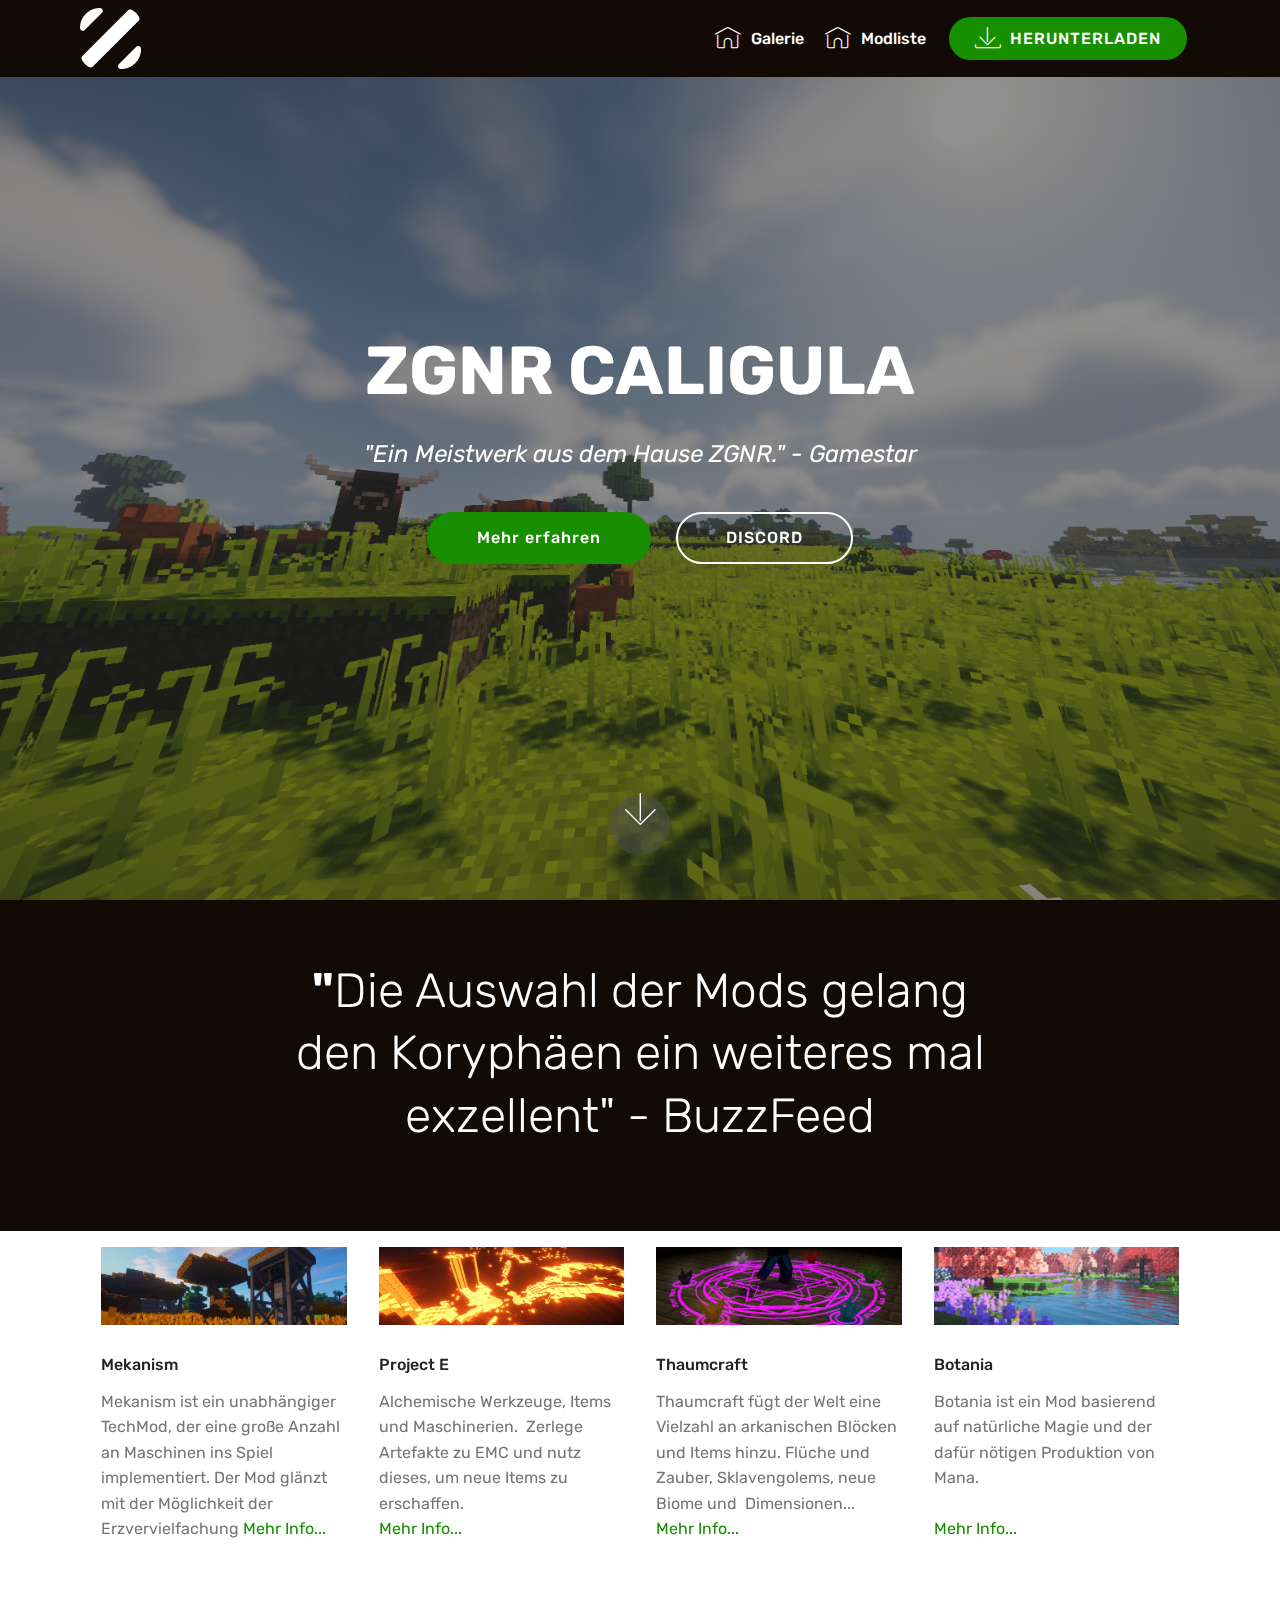
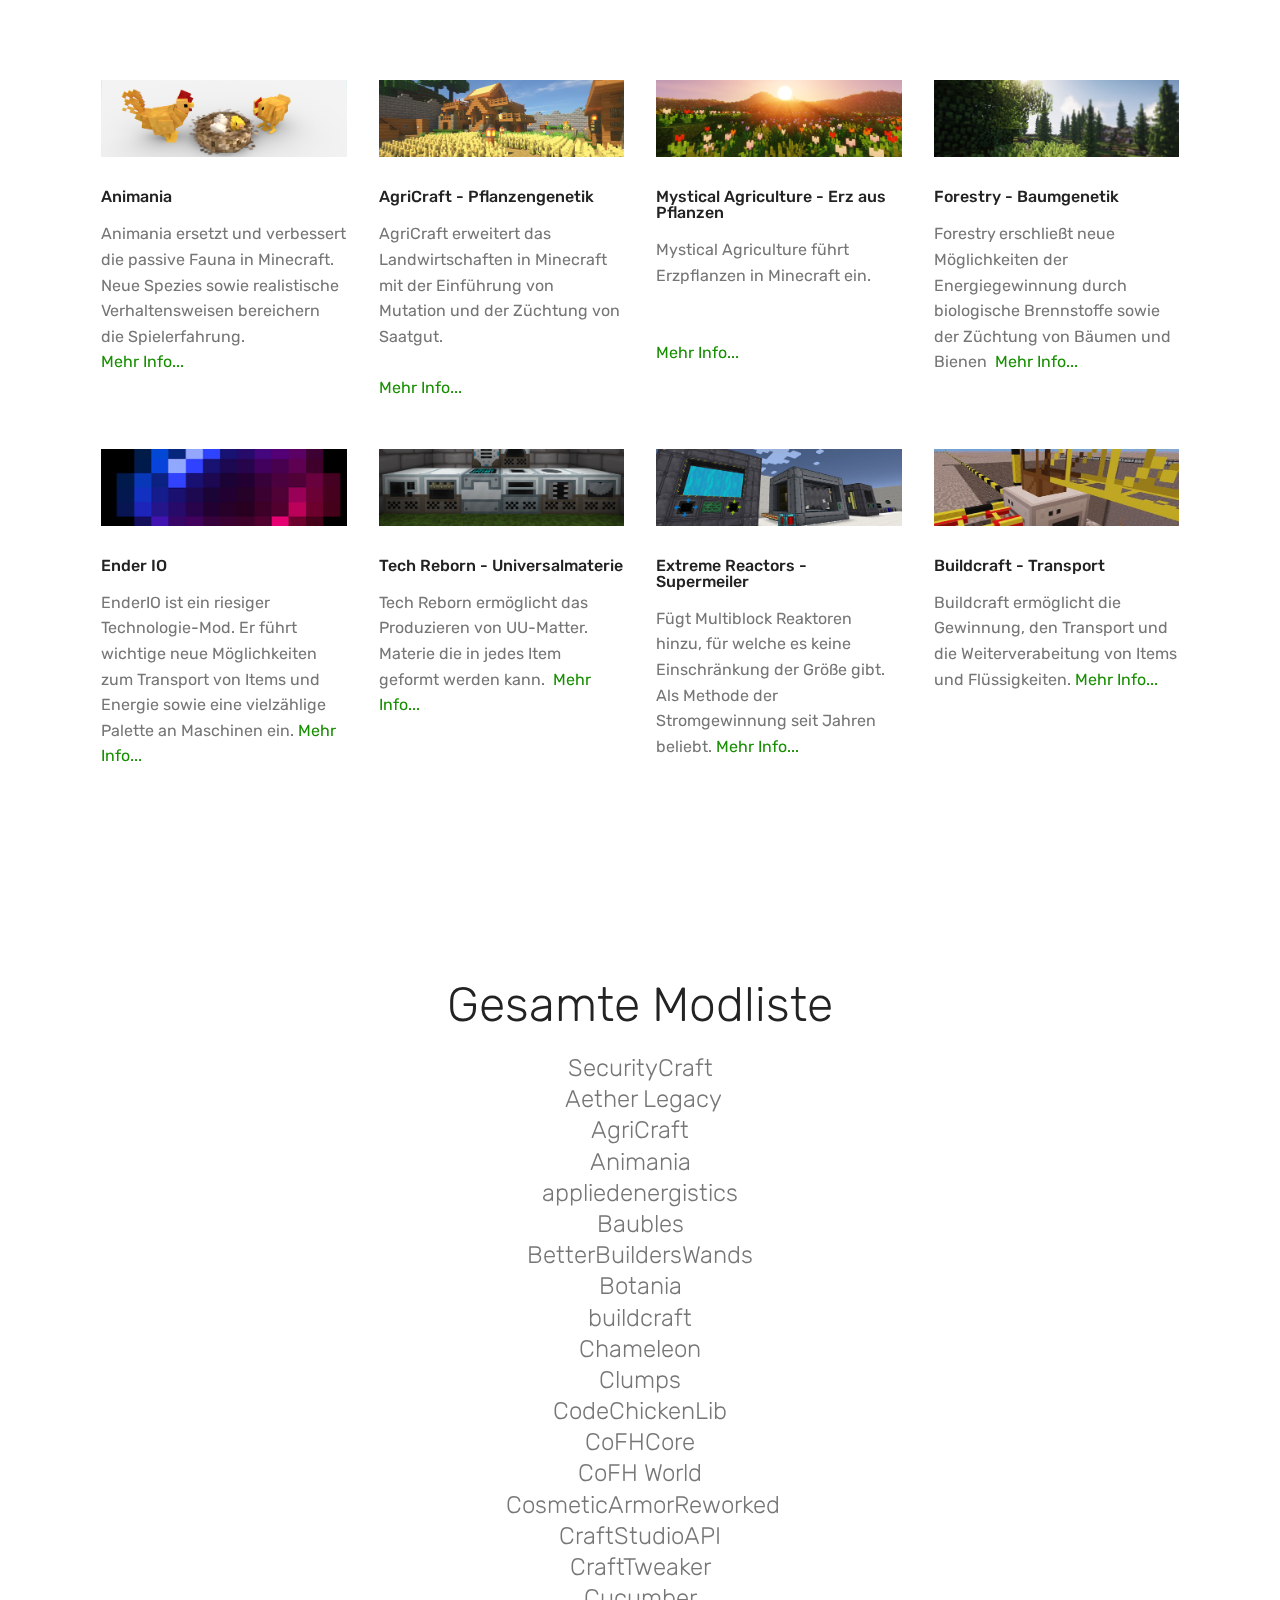
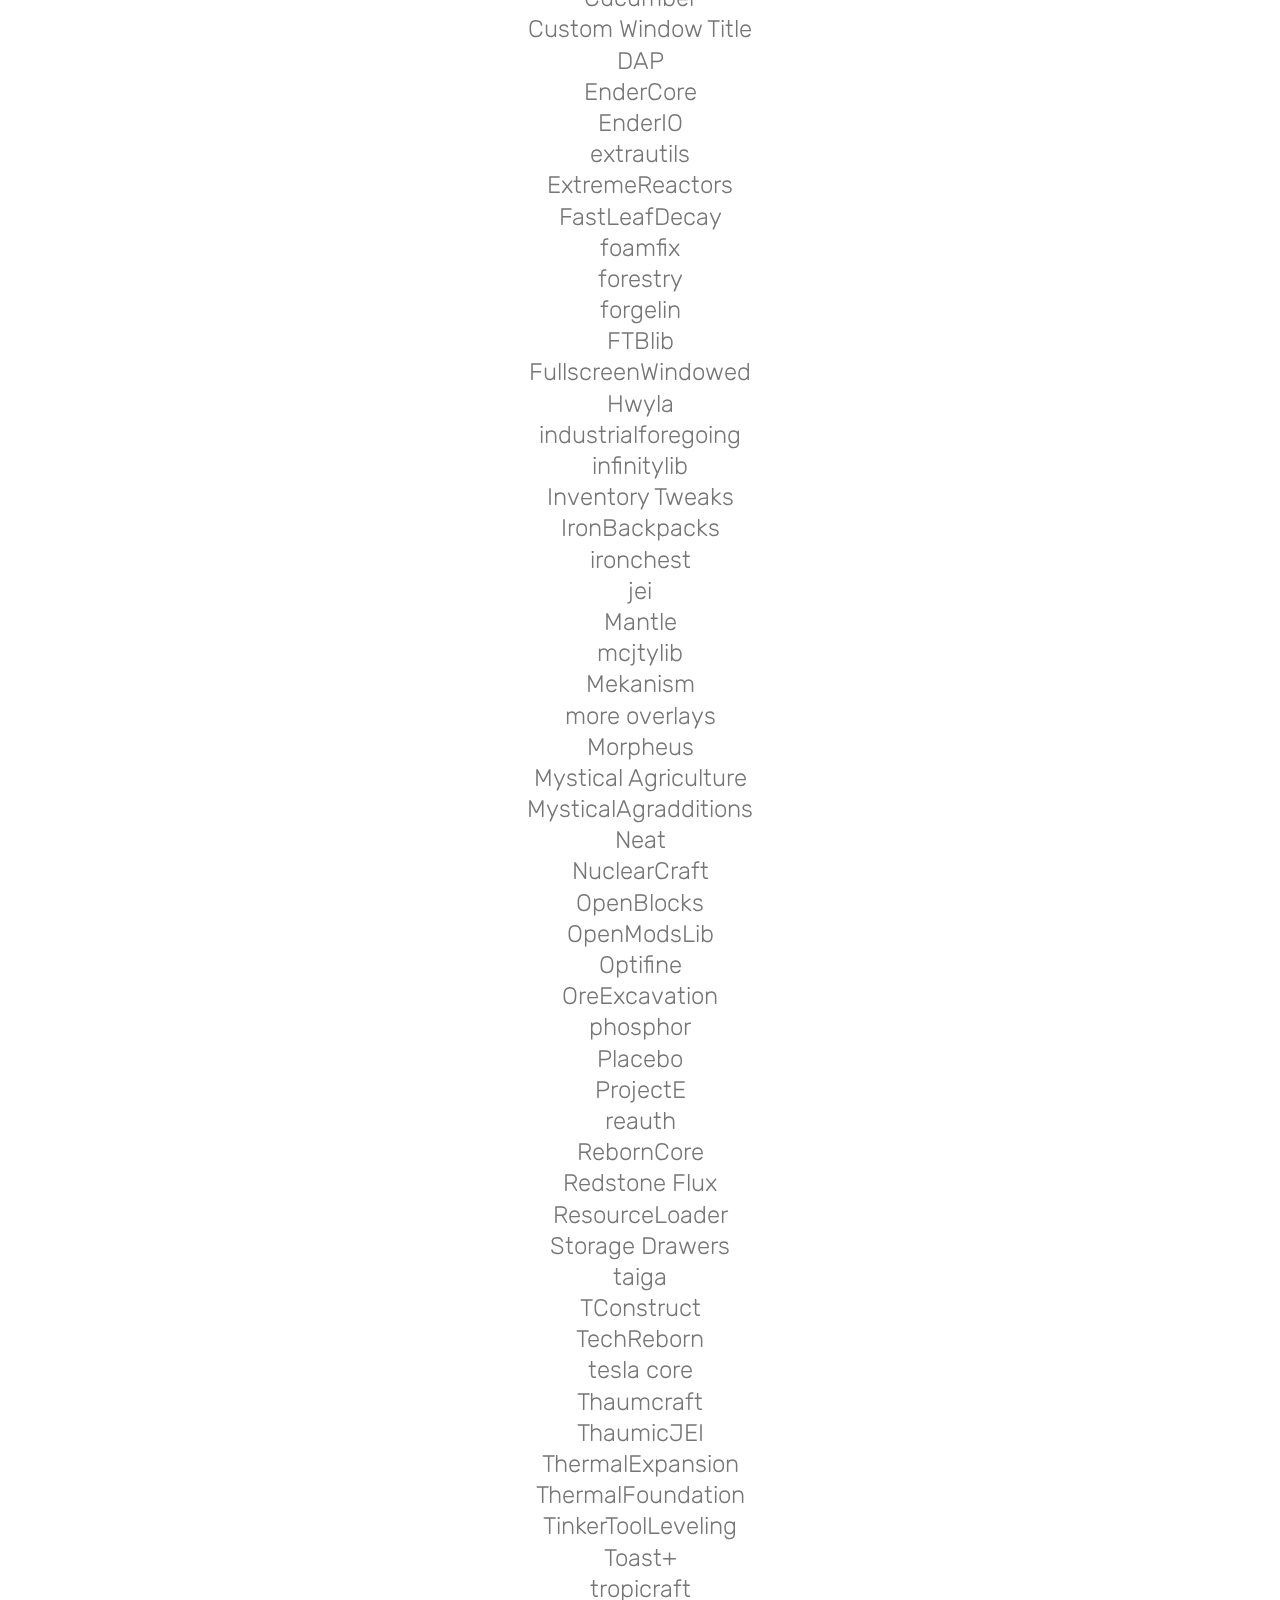
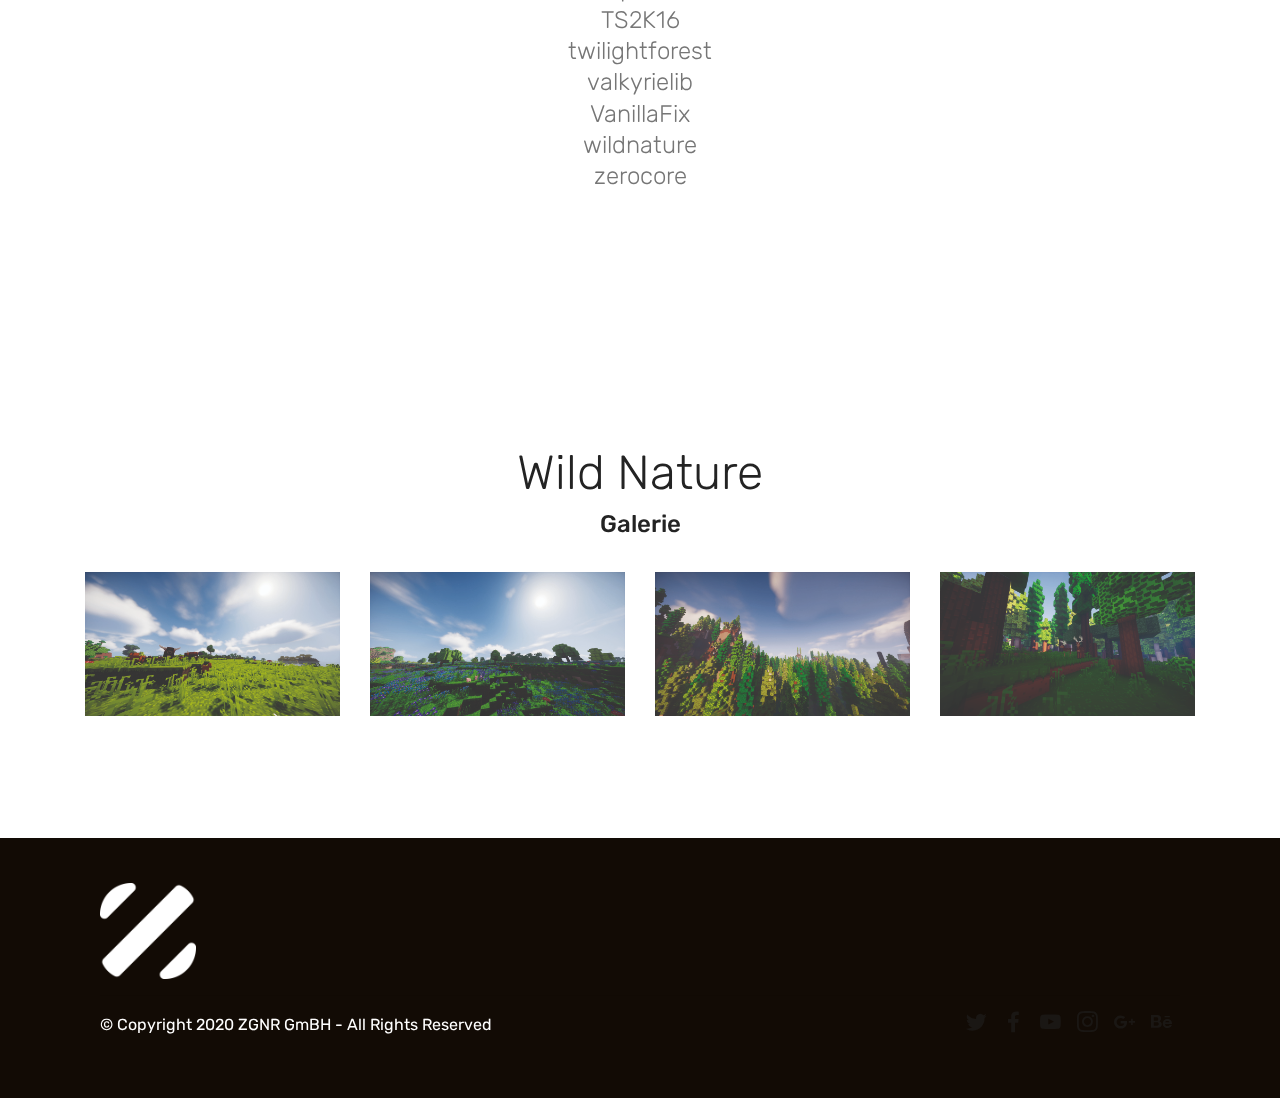
==== commit 9d4992c8: "create github pages" ====
--- a/index.html
+++ b/index.html
@@ -15,6 +15,7 @@
   <link rel="stylesheet" href="assets/bootstrap/css/bootstrap.min.css">
   <link rel="stylesheet" href="assets/bootstrap/css/bootstrap-grid.min.css">
   <link rel="stylesheet" href="assets/bootstrap/css/bootstrap-reboot.min.css">
+  <link rel="stylesheet" href="assets/socicon/css/styles.css">
   <link rel="stylesheet" href="assets/tether/tether.min.css">
   <link rel="stylesheet" href="assets/dropdown/css/style.css">
   <link rel="stylesheet" href="assets/theme/css/style.css">
@@ -40,32 +41,29 @@
         <div class="menu-logo">
             <div class="navbar-brand">
                 <span class="navbar-logo">
-                    <a href="https://mobirise.co">
+                    <a href="index.html">
                          <img src="assets/images/zgnr-logo-white.png" alt="Mobirise" title="" style="height: 3.8rem;">
                     </a>
                 </span>
-                <span class="navbar-caption-wrap"><a class="navbar-caption text-white display-4" href="https://mobirise.co">ZGNR</a></span>
+                <span class="navbar-caption-wrap"><a class="navbar-caption text-white display-4" href="https://mobirise.co"></a></span>
             </div>
         </div>
         <div class="collapse navbar-collapse" id="navbarSupportedContent">
             <ul class="navbar-nav nav-dropdown" data-app-modern-menu="true"><li class="nav-item">
-                    <a class="nav-link link text-white display-4" href="https://mobirise.co">
+                    <a class="nav-link link text-white display-4" href="index.html#gallery5-a">
                         <span class="mbri-home mbr-iconfont mbr-iconfont-btn"></span>
-                        Dienstleistungen
-                    </a>
-                </li>
-                <li class="nav-item">
-                    <a class="nav-link link text-white display-4" href="https://mobirise.co">
-                        <span class="mbri-search mbr-iconfont mbr-iconfont-btn"></span>GUIDE &nbsp; &nbsp; &nbsp; &nbsp; &nbsp; &nbsp; &nbsp; &nbsp; &nbsp; &nbsp;</a>
-                </li></ul>
-            <div class="navbar-buttons mbr-section-btn"><a class="btn btn-sm btn-primary display-4" href="https://mobirise.co">
+                        Galerie</a>
+                </li><li class="nav-item"><a class="nav-link link text-white display-4" href="index.html#content4-z">
+                        <span class="mbri-home mbr-iconfont mbr-iconfont-btn"></span>
+                        Modliste</a></li></ul>
+            <div class="navbar-buttons mbr-section-btn"><a class="btn btn-sm btn-primary display-4" href="page1.html">
                     <span class="mbri-save mbr-iconfont mbr-iconfont-btn "></span>
                     HERUNTERLADEN</a></div>
         </div>
     </nav>
 </section>
 
-<section class="engine"><a href="https://mobirise.info/n">free simple web templates</a></section><section class="cid-s1jUDEZMoQ mbr-fullscreen mbr-parallax-background" id="header2-8">
+<section class="engine"><a href="https://mobirise.info/r">bootstrap templates</a></section><section class="cid-s1jUDEZMoQ mbr-fullscreen mbr-parallax-background" id="header2-8">
 
     
 
@@ -77,11 +75,9 @@
                 <h1 class="mbr-section-title mbr-bold pb-3 mbr-fonts-style display-1">
                     ZGNR CALIGULA</h1>
                 
-                <p class="mbr-text pb-3 mbr-fonts-style display-5">"Ein Meistwerk aus dem Hause ZGNR." - New York Times</p>
-                <div class="mbr-section-btn">
-                    <a class="btn btn-md btn-secondary display-4" href="https://mobirise.co">MEHR INFO</a>
-                    <a class="btn btn-md btn-white-outline display-4" href="https://mobirise.co">LIVE DEMO</a>
-                </div>
+                <p class="mbr-text pb-3 mbr-fonts-style display-5"><em>"Ein Meistwerk aus dem Hause ZGNR." - Gamestar</em></p>
+                <div class="mbr-section-btn"><a class="btn btn-md btn-primary display-4" href="index.html#content5-b">Mehr erfahren</a> 
+                    <a class="btn btn-md btn-white-outline display-4" href="https://discord.gg/8B32DYf">DISCORD</a></div>
             </div>
         </div>
     </div>
@@ -92,6 +88,255 @@
     </div>
 </section>
 
+<section class="mbr-section content5 cid-s1jVgbM4oH" id="content5-b">
+
+    
+
+    
+
+    <div class="container">
+        <div class="media-container-row">
+            <div class="title col-12 col-md-8">
+                
+                <h3 class="mbr-section-subtitle align-center mbr-light mbr-white pb-3 mbr-fonts-style display-2"><strong>
+                    "</strong>Die Auswahl der Mods gelang den Koryphäen ein weiteres mal exzellent" - BuzzFeed</h3>
+                
+                
+            </div>
+        </div>
+    </div>
+</section>
+
+<section class="features2 cid-s1ld6Sk8G8" id="features2-k">
+
+    
+
+    
+    
+    <div class="container">
+        <div class="media-container-row">
+            <div class="card p-3 col-12 col-md-6 col-lg-3">
+                <div class="card-wrapper">
+                    <div class="card-img">
+                        <img src="assets/images/mekanism.jpg" alt="Mobirise" title="">
+                    </div>
+                    <div class="card-box">
+                        <h4 class="card-title pb-3 mbr-fonts-style display-7">
+                            Mekanism</h4>
+                        <p class="mbr-text mbr-fonts-style display-7">Mekanism ist ein unabhängiger TechMod, der eine große Anzahl an Maschinen ins Spiel implementiert. Der Mod glänzt mit der Möglichkeit der Erzvervielfachung&nbsp;<a href="https://wiki.aidancbrady.com/wiki/Main_Page">Mehr Info...</a>
+                        </p>
+                    </div>
+                </div>
+            </div>
+
+            <div class="card p-3 col-12 col-md-6 col-lg-3">
+                <div class="card-wrapper">
+                    <div class="card-img">
+                        <img src="assets/images/projecte-2.jpg" alt="Mobirise" title="">
+                    </div>
+                    <div class="card-box ">
+                        <h4 class="card-title pb-3 mbr-fonts-style display-7">
+                            Project E</h4>
+                        <p class="mbr-text mbr-fonts-style display-7">Alchemische Werkzeuge, Items und Maschinerien. &nbsp;Zerlege Artefakte zu EMC und nutz dieses, um neue Items zu erschaffen.&nbsp;<br><a href="https://ftb.gamepedia.com/ProjectE">Mehr Info...</a>
+                        </p>
+                    </div>
+                </div>
+            </div>
+
+            <div class="card p-3 col-12 col-md-6 col-lg-3">
+                <div class="card-wrapper">
+                    <div class="card-img">
+                        <img src="assets/images/thaumcraft.jpg" alt="Mobirise" title="">
+                    </div>
+                    <div class="card-box">
+                        <h4 class="card-title pb-3 mbr-fonts-style display-7">
+                            Thaumcraft</h4>
+                        <p class="mbr-text mbr-fonts-style display-7">
+                            Thaumcraft fügt der Welt eine Vielzahl an arkanischen Blöcken und Items hinzu. Flüche und Zauber, Sklavengolems, neue Biome und &nbsp;Dimensionen... &nbsp;<br><a href="https://ftb.gamepedia.com/Thaumcraft_6">Mehr Info...</a>
+                        </p>
+                    </div>
+                </div>
+            </div>
+
+            <div class="card p-3 col-12 col-md-6 col-lg-3">
+                <div class="card-wrapper">
+                    <div class="card-img">
+                        <img src="assets/images/botania.jpg" alt="Mobirise" title="">
+                    </div>
+                    <div class="card-box">
+                        <h4 class="card-title pb-3 mbr-fonts-style display-7">Botania</h4>
+                        <p class="mbr-text mbr-fonts-style display-7">
+                            Botania ist ein Mod basierend auf natürliche Magie und der dafür nötigen Produktion von Mana. &nbsp;<br><a href="https://mobirise.co"><br></a><a href="https://ftb.gamepedia.com/Botania">Mehr Info...</a>
+                        </p>
+                    </div>
+                </div>
+            </div>
+        </div>
+    </div>
+</section>
+
+<section class="features2 cid-s1jZVIjcYo" id="features2-h">
+
+    
+
+    
+    
+    <div class="container">
+        <div class="media-container-row">
+            <div class="card p-3 col-12 col-md-6 col-lg-3">
+                <div class="card-wrapper">
+                    <div class="card-img">
+                        <img src="assets/images/gold.png" alt="Mobirise" title="">
+                    </div>
+                    <div class="card-box">
+                        <h4 class="card-title pb-3 mbr-fonts-style display-7">
+                            Animania</h4>
+                        <p class="mbr-text mbr-fonts-style display-7">
+                            Animania ersetzt und verbessert die passive Fauna in Minecraft. Neue Spezies sowie realistische Verhaltensweisen bereichern die Spielerfahrung. <br><a href="page1.html" target="_blank">Mehr Info...</a>
+                        </p>
+                    </div>
+                </div>
+            </div>
+
+            <div class="card p-3 col-12 col-md-6 col-lg-3">
+                <div class="card-wrapper">
+                    <div class="card-img">
+                        <img src="assets/images/agricraft.png" alt="Mobirise" title="">
+                    </div>
+                    <div class="card-box ">
+                        <h4 class="card-title pb-3 mbr-fonts-style display-7">AgriCraft - Pflanzengenetik</h4>
+                        <p class="mbr-text mbr-fonts-style display-7">
+                            AgriCraft erweitert das Landwirtschaften in Minecraft mit der Einführung von Mutation und der Züchtung von Saatgut. &nbsp;<br><a href="https://ftb.gamepedia.com/AgriCraft"><br></a><a href="https://ftb.gamepedia.com/AgriCraft">Mehr Info...</a>
+                        </p>
+                    </div>
+                </div>
+            </div>
+
+            <div class="card p-3 col-12 col-md-6 col-lg-3">
+                <div class="card-wrapper">
+                    <div class="card-img">
+                        <img src="assets/images/mysitcal.png" alt="Mobirise" title="">
+                    </div>
+                    <div class="card-box">
+                        <h4 class="card-title pb-3 mbr-fonts-style display-7">Mystical Agriculture - Erz aus Pflanzen</h4>
+                        <p class="mbr-text mbr-fonts-style display-7">Mystical Agriculture führt Erzpflanzen in Minecraft ein.&nbsp;<br><br><br><a href="https://ftb.gamepedia.com/Mystical_Agriculture">Mehr Info...</a>
+                        </p>
+                    </div>
+                </div>
+            </div>
+
+            <div class="card p-3 col-12 col-md-6 col-lg-3">
+                <div class="card-wrapper">
+                    <div class="card-img">
+                        <img src="assets/images/forestry.jpg" alt="Mobirise" title="">
+                    </div>
+                    <div class="card-box">
+                        <h4 class="card-title pb-3 mbr-fonts-style display-7">Forestry - Baumgenetik</h4>
+                        <p class="mbr-text mbr-fonts-style display-7">
+                            Forestry<strong> </strong>erschließt neue Möglichkeiten der Energiegewinnung durch biologische Brennstoffe sowie der Züchtung von Bäumen und Bienen &nbsp;<a href="https://ftb.gamepedia.com/Forestry">Mehr Info...</a>
+                        </p>
+                    </div>
+                </div>
+            </div>
+        </div>
+    </div>
+</section>
+
+<section class="features2 cid-s1k3txSNqg" id="features2-j">
+
+    
+
+    
+    
+    <div class="container">
+        <div class="media-container-row">
+            <div class="card p-3 col-12 col-md-6 col-lg-3">
+                <div class="card-wrapper">
+                    <div class="card-img">
+                        <img src="assets/images/enderio-1.jpg" alt="Mobirise" title="">
+                    </div>
+                    <div class="card-box">
+                        <h4 class="card-title pb-3 mbr-fonts-style display-7">
+                            Ender IO&nbsp;</h4>
+                        <p class="mbr-text mbr-fonts-style display-7">
+                            EnderIO ist ein riesiger Technologie-Mod. Er führt wichtige neue Möglichkeiten zum Transport von Items und Energie sowie eine vielzählige Palette an Maschinen ein.&nbsp;<a href="https://ftb.gamepedia.com/Ender_IO">Mehr Info...</a>
+                        </p>
+                    </div>
+                </div>
+            </div>
+
+            <div class="card p-3 col-12 col-md-6 col-lg-3">
+                <div class="card-wrapper">
+                    <div class="card-img">
+                        <img src="assets/images/techreborn.jpg" alt="Mobirise" title="">
+                    </div>
+                    <div class="card-box ">
+                        <h4 class="card-title pb-3 mbr-fonts-style display-7">
+                            Tech Reborn - Universalmaterie</h4>
+                        <p class="mbr-text mbr-fonts-style display-7">
+                            Tech Reborn ermöglicht das Produzieren von UU-Matter. Materie die in jedes Item geformt werden kann. &nbsp;<a href="https://wiki.techreborn.ovh/doku.php">Mehr Info...</a>
+                        </p>
+                    </div>
+                </div>
+            </div>
+
+            <div class="card p-3 col-12 col-md-6 col-lg-3">
+                <div class="card-wrapper">
+                    <div class="card-img">
+                        <img src="assets/images/extreme.jpg" alt="Mobirise" title="">
+                    </div>
+                    <div class="card-box">
+                        <h4 class="card-title pb-3 mbr-fonts-style display-7">Extreme Reactors - Supermeiler</h4>
+                        <p class="mbr-text mbr-fonts-style display-7">
+                            Fügt Multiblock Reaktoren hinzu, für welche es keine Einschränkung der Größe gibt. Als Methode der Stromgewinnung seit Jahren beliebt.&nbsp;<a href="https://ftbwiki.org/Big_Reactors">Mehr Info...</a>
+                        </p>
+                    </div>
+                </div>
+            </div>
+
+            <div class="card p-3 col-12 col-md-6 col-lg-3">
+                <div class="card-wrapper">
+                    <div class="card-img">
+                        <img src="assets/images/buildcraft-1.jpg" alt="Mobirise" title="">
+                    </div>
+                    <div class="card-box">
+                        <h4 class="card-title pb-3 mbr-fonts-style display-7">Buildcraft - Transport</h4>
+                        <p class="mbr-text mbr-fonts-style display-7">
+                            Buildcraft ermöglicht die Gewinnung, den Transport und die Weiterverabeitung von Items und Flüssigkeiten.&nbsp;<a href="https://minecraftbuildcraft.fandom.com/wiki/Minecraft_Buildcraft_Wiki">Mehr Info...</a>
+                        </p>
+                    </div>
+                </div>
+            </div>
+        </div>
+    </div>
+</section>
+
+<section class="mbr-section article content12 cid-s1ly8ijpEI" id="content12-y">
+     
+
+    <div class="container">
+        <div class="media-container-row">
+            <div class="mbr-text counter-container col-12 col-md-8 mbr-fonts-style display-7"></div>
+        </div>
+    </div>
+</section>
+
+<section class="mbr-section content4 cid-s1lydYzOhZ" id="content4-z">
+
+    
+
+    <div class="container">
+        <div class="media-container-row">
+            <div class="title col-12 col-md-8">
+                <h2 class="align-center pb-3 mbr-fonts-style display-2">
+                    Gesamte Modliste</h2>
+                <h3 class="mbr-section-subtitle align-center mbr-light mbr-fonts-style display-5">SecurityCraft<br>&nbsp;Aether Legacy<br>AgriCraft<br>Animania<br>appliedenergistics<br>Baubles<br>BetterBuildersWands<br>Botania<br>buildcraft<br>Chameleon<br>Clumps<br>CodeChickenLib<br>CoFHCore<br>CoFH World<br>&nbsp;CosmeticArmorReworked<br>CraftStudioAPI<br>CraftTweaker<br>Cucumber<br>Custom Window Title<br>DAP<br>EnderCore<br>EnderIO<br>extrautils<br>ExtremeReactors<br>FastLeafDecay<br>foamfix<br>forestry<br>forgelin<br>FTBlib<br>FullscreenWindowed<br>Hwyla<br>industrialforegoing<br>infinitylib<br>Inventory Tweaks<br>IronBackpacks<br>ironchest<br>jei<br>Mantle<br>mcjtylib<br>Mekanism<br>more overlays<br>Morpheus<br>Mystical Agriculture<br>MysticalAgradditions<br>Neat<br>NuclearCraft<br>OpenBlocks<br>OpenModsLib<br>Optifine<br>OreExcavation<br>phosphor<br>Placebo<br>ProjectE<br>reauth<br>RebornCore<br>Redstone Flux<br>ResourceLoader<br>Storage Drawers<br>taiga<br>TConstruct<br>TechReborn<br>tesla core<br>Thaumcraft<br>ThaumicJEI<br>ThermalExpansion<br>ThermalFoundation<br>TinkerToolLeveling<br>Toast+<br>tropicraft<br>TS2K16<br>twilightforest<br>valkyrielib<br>VanillaFix<br>wildnature<br>zerocore<br><br><br><br></h3>
+                
+            </div>
+        </div>
+    </div>
+</section>
+
 <section class="mbr-gallery gallery5 cid-s1jUZXtQBi" id="gallery5-a">
 
     
@@ -100,38 +345,37 @@
 
     <div class="container">
         <h3 class="mbr-section-title align-center mbr-fonts-style display-2">
-            Gallerie
-        </h3>
+            Wild Nature</h3>
         <h4 class="mbr-section-subtitle align-center pb-4 mbr-fonts-style display-5">
-            Wild Nature</h4>
-        <div class="row mbr-gallery" data-toggle="modal" data-target="#s1kcySBMEP">
+            Galerie</h4>
+        <div class="row mbr-gallery" data-toggle="modal" data-target="#s1pjhSQrDP">
             <div class="col-sm-6 col-md-4 col-lg-3 item gallery-image">
                 <div class="item-wrapper">
-                    <img class="w-100" src="assets/images/pic-4.jpg" alt="" data-slide-to="0" title="" data-target="#s1kcySBB6b">
+                    <img class="w-100" src="assets/images/pic-4.jpg" alt="" data-slide-to="0" title="" data-target="#s1pjhSQVxn">
                 </div>
             </div>
             <div class="col-sm-6 col-md-4 col-lg-3 item gallery-image">
                 <div class="item-wrapper">
-                    <img class="w-100" src="assets/images/pic-7.jpg" alt="" data-slide-to="1" title="" data-target="#s1kcySBB6b">
+                    <img class="w-100" src="assets/images/pic-7.jpg" alt="" data-slide-to="1" title="" data-target="#s1pjhSQVxn">
                 </div>
             </div>
             <div class="col-sm-6 col-md-4 col-lg-3 item gallery-image">
                 <div class="item-wrapper">
-                    <img class="w-100" src="assets/images/pic-5.jpg" alt="" data-slide-to="2" title="" data-target="#s1kcySBB6b">
+                    <img class="w-100" src="assets/images/pic-5.jpg" alt="" data-slide-to="2" title="" data-target="#s1pjhSQVxn">
                 </div>
             </div><div class="col-sm-6 col-md-4 col-lg-3 item gallery-image">
                 <div class="item-wrapper">
-                    <img class="w-100" src="assets/images/pic-6.jpg" alt="" data-slide-to="3" title="" data-target="#s1kcySBB6b">
+                    <img class="w-100" src="assets/images/pic-6.jpg" alt="" data-slide-to="3" title="" data-target="#s1pjhSQVxn">
                 </div>
             </div>
             
         </div>
 
-        <div class="modal mbr-slider fade" tabindex="-1" role="dialog" aria-hidden="true" id="s1kcySBMEP">
+        <div class="modal mbr-slider fade" tabindex="-1" role="dialog" aria-hidden="true" id="s1pjhSQrDP">
             <div class="modal-dialog" role="document">
                 <div class="modal-content">
                     <div class="modal-body">
-                        <div class="carousel slide" data-ride="carousel" id="s1kcySBB6b">
+                        <div class="carousel slide" data-ride="carousel" id="s1pjhSQVxn">
                             <div class="carousel-inner">
                                 <div class="carousel-item active">
                                     <img class="d-block w-100" src="assets/images/pic-4.jpg" alt="">
@@ -147,18 +391,18 @@
                                 
                             </div>
                             <ol class="carousel-indicators">
-                                <li data-slide-to="0" class="active" data-target="#s1kcySBB6b"></li>
-                                <li data-slide-to="1" data-target="#s1kcySBB6b"></li>
-                                <li data-slide-to="2" data-target="#s1kcySBB6b"></li>
-                                <li data-slide-to="3" data-target="#s1kcySBB6b"></li>
+                                <li data-slide-to="0" class="active" data-target="#s1pjhSQVxn"></li>
+                                <li data-slide-to="1" data-target="#s1pjhSQVxn"></li>
+                                <li data-slide-to="2" data-target="#s1pjhSQVxn"></li>
+                                <li data-slide-to="3" data-target="#s1pjhSQVxn"></li>
                             </ol>
                             <a role="button" href="" class="close" data-dismiss="modal" aria-label="Close">
                             </a>
-                            <a class="carousel-control-prev carousel-control" role="button" data-slide="prev" href="#s1kcySBB6b">
+                            <a class="carousel-control-prev carousel-control" role="button" data-slide="prev" href="#s1pjhSQVxn">
                                 <span class="mbri-left mbr-iconfont" aria-hidden="true"></span>
                                 <span class="sr-only">Zurück</span>
                             </a>
-                            <a class="carousel-control-next carousel-control" role="button" data-slide="next" href="#s1kcySBB6b">
+                            <a class="carousel-control-next carousel-control" role="button" data-slide="next" href="#s1pjhSQVxn">
                                 <span class="mbri-right mbr-iconfont" aria-hidden="true"></span>
                                 <span class="sr-only">Weiter</span>
                             </a>
@@ -170,160 +414,69 @@
     </div>
 </section>
 
-<section class="mbr-section content5 cid-s1jVgbM4oH mbr-parallax-background" id="content5-b">
-
-    
-
-    
-
-    <div class="container">
-        <div class="media-container-row">
-            <div class="title col-12 col-md-8">
-                <h2 class="align-center mbr-bold mbr-white pb-3 mbr-fonts-style display-1">
-                    MODIFAKTIONEN</h2>
-                <h3 class="mbr-section-subtitle align-center mbr-light mbr-white pb-3 mbr-fonts-style display-5">
-                    Eine Auflistung der essentiellen Erweiterungen&nbsp;</h3>
-                
-                
-            </div>
-        </div>
-    </div>
-</section>
-
-<section class="features2 cid-s1jZVIjcYo" id="features2-h">
-
-    
-
-    
-    
-    <div class="container">
-        <div class="media-container-row">
-            <div class="card p-3 col-12 col-md-6 col-lg-3">
-                <div class="card-wrapper">
-                    <div class="card-img">
-                        <img src="assets/images/gold.png" alt="Mobirise" title="">
-                    </div>
-                    <div class="card-box">
-                        <h4 class="card-title pb-3 mbr-fonts-style display-7">
-                            Animania</h4>
-                        <p class="mbr-text mbr-fonts-style display-7">
-                            Animania ersetzt und verbessert die passive Fauna in Minecraft. Neue Spezies sowie realistische Verhaltensweisen bereichern die Spielerfahrung. <a href="https://mobirise.co">Mehr Info...</a>
-                        </p>
-                    </div>
-                </div>
-            </div>
-
-            <div class="card p-3 col-12 col-md-6 col-lg-3">
-                <div class="card-wrapper">
-                    <div class="card-img">
-                        <img src="assets/images/agricraft.png" alt="Mobirise" title="">
-                    </div>
-                    <div class="card-box ">
-                        <h4 class="card-title pb-3 mbr-fonts-style display-7">
-                            Agricraft<br></h4>
-                        <p class="mbr-text mbr-fonts-style display-7">
-                            AgriCraft erweitert das Landwirtschaften in Minecraft mit der Einführung von Mutation und der Züchtung von Saatgut. &nbsp;<a href="https://mobirise.co">Mehr Info...</a>
-                        </p>
-                    </div>
-                </div>
-            </div>
-
-            <div class="card p-3 col-12 col-md-6 col-lg-3">
-                <div class="card-wrapper">
-                    <div class="card-img">
-                        <img src="assets/images/mysitcal.png" alt="Mobirise" title="">
-                    </div>
-                    <div class="card-box">
-                        <h4 class="card-title pb-3 mbr-fonts-style display-7">
-                            Mystical Agriculture</h4>
-                        <p class="mbr-text mbr-fonts-style display-7">Mystical Agriculture führt Erzpflanzen in Minecraft ein.&nbsp;<a href="https://mobirise.co">Mehr Info...</a>
-                        </p>
-                    </div>
-                </div>
-            </div>
-
-            <div class="card p-3 col-12 col-md-6 col-lg-3">
-                <div class="card-wrapper">
-                    <div class="card-img">
-                        <img src="assets/images/forestry.jpg" alt="Mobirise" title="">
-                    </div>
-                    <div class="card-box">
-                        <h4 class="card-title pb-3 mbr-fonts-style display-7">
-                            Forestry</h4>
-                        <p class="mbr-text mbr-fonts-style display-7">
-                            Forestry erschließt neue Möglichkeiten der Energiegewinnung durch biologische Brennstoffe sowie der Züchtung von Bäumen und Bienen &nbsp;<a href="https://mobirise.co">Mehr Info...</a>
-                        </p>
-                    </div>
-                </div>
-            </div>
-        </div>
-    </div>
-</section>
-
-<section class="features2 cid-s1k3txSNqg" id="features2-j">
-
-    
-
-    
-    
-    <div class="container">
-        <div class="media-container-row">
-            <div class="card p-3 col-12 col-md-6 col-lg-3">
-                <div class="card-wrapper">
-                    <div class="card-img">
-                        <img src="assets/images/enderio-1.jpg" alt="Mobirise" title="">
-                    </div>
-                    <div class="card-box">
-                        <h4 class="card-title pb-3 mbr-fonts-style display-7">
-                            Ender IO</h4>
-                        <p class="mbr-text mbr-fonts-style display-7">
-                            EnderIO ist ein riesiger Technologie-Mod. Er führt wichtige neue Möglichkeiten zum Transport von Items und Energie sowie eine vielzählige Palette an Maschinen ein.&nbsp;<a href="https://mobirise.co">Mehr Info...</a>
-                        </p>
-                    </div>
-                </div>
-            </div>
-
-            <div class="card p-3 col-12 col-md-6 col-lg-3">
-                <div class="card-wrapper">
-                    <div class="card-img">
-                        <img src="assets/images/techreborn.jpg" alt="Mobirise" title="">
-                    </div>
-                    <div class="card-box ">
-                        <h4 class="card-title pb-3 mbr-fonts-style display-7">
-                            Tech Reborn</h4>
-                        <p class="mbr-text mbr-fonts-style display-7">
-                            Alle Websites, die mit Mobirise gebaut werden, sind mobil-freundlich. Sie müssen auch keine mobile Version für Ihre Site zusätzlich bauen.  <a href="https://mobirise.co">Mehr Info...</a>
-                        </p>
-                    </div>
-                </div>
-            </div>
-
-            <div class="card p-3 col-12 col-md-6 col-lg-3">
-                <div class="card-wrapper">
-                    <div class="card-img">
-                        <img src="assets/images/extreme.jpg" alt="Mobirise" title="">
-                    </div>
-                    <div class="card-box">
-                        <h4 class="card-title pb-3 mbr-fonts-style display-7">
-                            Extreme Reactors</h4>
-                        <p class="mbr-text mbr-fonts-style display-7">
-                            Mobirise verfügt über viele Blocks in vorhandenen Themes. Obwohl diese Blocks bereits voreingestellt sind, sie sind sehr flexibel.  <a href="https://mobirise.co">Mehr Info...</a>
-                        </p>
-                    </div>
-                </div>
-            </div>
-
-            <div class="card p-3 col-12 col-md-6 col-lg-3">
-                <div class="card-wrapper">
-                    <div class="card-img">
-                        <img src="assets/images/mekanism.jpg" alt="Mobirise" title="">
-                    </div>
-                    <div class="card-box">
-                        <h4 class="card-title pb-3 mbr-fonts-style display-7">
-                            Mekanism</h4>
-                        <p class="mbr-text mbr-fonts-style display-7">
-                            Mobirise ermöglicht Ihnen auch so viele Websites zu erstellen, wie Sie möchten.  <a href="https://mobirise.co">Mehr Info...</a>
-                        </p>
+<section class="cid-s1lDP8hFxT" id="footer5-10">
+
+    
+
+    
+
+    <div class="container">
+        <div class="media-container-row">
+            <div class="col-md-3">
+                <div class="media-wrap">
+                    <a href="https://mobirise.co/">
+                       <img src="assets/images/zgnr-logo-white.png" alt="Mobirise" title="">
+                    </a>
+                </div>
+            </div>
+            <div class="col-md-9">
+                <p class="mbr-text align-right links mbr-fonts-style display-7">&nbsp; &nbsp; &nbsp; &nbsp; &nbsp; &nbsp; &nbsp; &nbsp; &nbsp;</p>
+            </div>
+        </div>
+        <div class="footer-lower">
+            <div class="media-container-row">
+                <div class="col-md-12">
+                    <hr>
+                </div>
+            </div>
+            <div class="media-container-row mbr-white">
+                <div class="col-md-6 copyright">
+                    <p class="mbr-text mbr-fonts-style display-7">
+                        © Copyright 2020 ZGNR GmBH - All Rights Reserved
+                    </p>
+                </div>
+                <div class="col-md-6">
+                    <div class="social-list align-right">
+                        <div class="soc-item">
+                            <a href="https://twitter.com/mobirise" target="_blank">
+                                <span class="socicon-twitter socicon mbr-iconfont mbr-iconfont-social"></span>
+                            </a>
+                        </div>
+                        <div class="soc-item">
+                            <a href="https://www.facebook.com/pages/Mobirise/1616226671953247" target="_blank">
+                                <span class="socicon-facebook socicon mbr-iconfont mbr-iconfont-social"></span>
+                            </a>
+                        </div>
+                        <div class="soc-item">
+                            <a href="https://www.youtube.com/c/mobirise" target="_blank">
+                                <span class="socicon-youtube socicon mbr-iconfont mbr-iconfont-social"></span>
+                            </a>
+                        </div>
+                        <div class="soc-item">
+                            <a href="https://instagram.com/mobirise" target="_blank">
+                                <span class="socicon-instagram socicon mbr-iconfont mbr-iconfont-social"></span>
+                            </a>
+                        </div>
+                        <div class="soc-item">
+                            <a href="https://plus.google.com/u/0/+Mobirise" target="_blank">
+                                <span class="socicon-googleplus socicon mbr-iconfont mbr-iconfont-social"></span>
+                            </a>
+                        </div>
+                        <div class="soc-item">
+                            <a href="https://www.behance.net/Mobirise" target="_blank">
+                                <span class="socicon-behance socicon mbr-iconfont mbr-iconfont-social"></span>
+                            </a>
+                        </div>
                     </div>
                 </div>
             </div>
@@ -336,11 +489,11 @@
   <script src="assets/popper/popper.min.js"></script>
   <script src="assets/bootstrap/js/bootstrap.min.js"></script>
   <script src="assets/tether/tether.min.js"></script>
-  <script src="assets/smoothscroll/smooth-scroll.js"></script>
   <script src="assets/dropdown/js/nav-dropdown.js"></script>
   <script src="assets/dropdown/js/navbar-dropdown.js"></script>
   <script src="assets/touchswipe/jquery.touch-swipe.min.js"></script>
   <script src="assets/parallax/jarallax.min.js"></script>
+  <script src="assets/smoothscroll/smooth-scroll.js"></script>
   <script src="assets/theme/js/script.js"></script>
   
   
--- a/assets/socicon/css/styles.css
+++ b/assets/socicon/css/styles.css
@@ -0,0 +1,933 @@
+@charset "UTF-8";
+
+@font-face {
+  font-family: 'Socicon';
+  src:  url('../fonts/socicon.eot');
+  src:  url('../fonts/socicon.eot?#iefix') format('embedded-opentype'),
+    url('../fonts/socicon.woff2') format('woff2'),
+    url('../fonts/socicon.ttf') format('truetype'),
+    url('../fonts/socicon.woff') format('woff'),
+    url('../fonts/socicon.svg#socicon') format('svg');
+  font-weight: normal;
+  font-style: normal;
+}
+
+[data-icon]:before {
+  font-family: "socicon" !important;
+  content: attr(data-icon);
+  font-style: normal !important;
+  font-weight: normal !important;
+  font-variant: normal !important;
+  text-transform: none !important;
+  speak: none;
+  line-height: 1;
+  -webkit-font-smoothing: antialiased;
+  -moz-osx-font-smoothing: grayscale;
+}
+
+[class^="socicon-"], [class*=" socicon-"] {
+  /* use !important to prevent issues with browser extensions that change fonts */
+  font-family: 'Socicon' !important;
+  speak: none;
+  font-style: normal;
+  font-weight: normal;
+  font-variant: normal;
+  text-transform: none;
+  line-height: 1;
+
+  /* Better Font Rendering =========== */
+  -webkit-font-smoothing: antialiased;
+  -moz-osx-font-smoothing: grayscale;
+}
+
+.socicon-eitaa:before {
+  content: "\e97c";
+}
+.socicon-soroush:before {
+  content: "\e97d";
+}
+.socicon-bale:before {
+  content: "\e97e";
+}
+.socicon-zazzle:before {
+  content: "\e97b";
+}
+.socicon-society6:before {
+  content: "\e97a";
+}
+.socicon-redbubble:before {
+  content: "\e979";
+}
+.socicon-avvo:before {
+  content: "\e978";
+}
+.socicon-stitcher:before {
+  content: "\e977";
+}
+.socicon-googlehangouts:before {
+  content: "\e974";
+}
+.socicon-dlive:before {
+  content: "\e975";
+}
+.socicon-vsco:before {
+  content: "\e976";
+}
+.socicon-flipboard:before {
+  content: "\e973";
+}
+.socicon-ubuntu:before {
+  content: "\e958";
+}
+.socicon-artstation:before {
+  content: "\e959";
+}
+.socicon-invision:before {
+  content: "\e95a";
+}
+.socicon-torial:before {
+  content: "\e95b";
+}
+.socicon-collectorz:before {
+  content: "\e95c";
+}
+.socicon-seenthis:before {
+  content: "\e95d";
+}
+.socicon-googleplaymusic:before {
+  content: "\e95e";
+}
+.socicon-debian:before {
+  content: "\e95f";
+}
+.socicon-filmfreeway:before {
+  content: "\e960";
+}
+.socicon-gnome:before {
+  content: "\e961";
+}
+.socicon-itchio:before {
+  content: "\e962";
+}
+.socicon-jamendo:before {
+  content: "\e963";
+}
+.socicon-mix:before {
+  content: "\e964";
+}
+.socicon-sharepoint:before {
+  content: "\e965";
+}
+.socicon-tinder:before {
+  content: "\e966";
+}
+.socicon-windguru:before {
+  content: "\e967";
+}
+.socicon-cdbaby:before {
+  content: "\e968";
+}
+.socicon-elementaryos:before {
+  content: "\e969";
+}
+.socicon-stage32:before {
+  content: "\e96a";
+}
+.socicon-tiktok:before {
+  content: "\e96b";
+}
+.socicon-gitter:before {
+  content: "\e96c";
+}
+.socicon-letterboxd:before {
+  content: "\e96d";
+}
+.socicon-threema:before {
+  content: "\e96e";
+}
+.socicon-splice:before {
+  content: "\e96f";
+}
+.socicon-metapop:before {
+  content: "\e970";
+}
+.socicon-naver:before {
+  content: "\e971";
+}
+.socicon-remote:before {
+  content: "\e972";
+}
+.socicon-internet:before {
+  content: "\e957";
+}
+.socicon-moddb:before {
+  content: "\e94b";
+}
+.socicon-indiedb:before {
+  content: "\e94c";
+}
+.socicon-traxsource:before {
+  content: "\e94d";
+}
+.socicon-gamefor:before {
+  content: "\e94e";
+}
+.socicon-pixiv:before {
+  content: "\e94f";
+}
+.socicon-myanimelist:before {
+  content: "\e950";
+}
+.socicon-blackberry:before {
+  content: "\e951";
+}
+.socicon-wickr:before {
+  content: "\e952";
+}
+.socicon-spip:before {
+  content: "\e953";
+}
+.socicon-napster:before {
+  content: "\e954";
+}
+.socicon-beatport:before {
+  content: "\e955";
+}
+.socicon-hackerone:before {
+  content: "\e956";
+}
+.socicon-hackernews:before {
+  content: "\e946";
+}
+.socicon-smashwords:before {
+  content: "\e947";
+}
+.socicon-kobo:before {
+  content: "\e948";
+}
+.socicon-bookbub:before {
+  content: "\e949";
+}
+.socicon-mailru:before {
+  content: "\e94a";
+}
+.socicon-gitlab:before {
+  content: "\e945";
+}
+.socicon-instructables:before {
+  content: "\e944";
+}
+.socicon-portfolio:before {
+  content: "\e943";
+}
+.socicon-codered:before {
+  content: "\e940";
+}
+.socicon-origin:before {
+  content: "\e941";
+}
+.socicon-nextdoor:before {
+  content: "\e942";
+}
+.socicon-udemy:before {
+  content: "\e93f";
+}
+.socicon-livemaster:before {
+  content: "\e93e";
+}
+.socicon-crunchbase:before {
+  content: "\e93b";
+}
+.socicon-homefy:before {
+  content: "\e93c";
+}
+.socicon-calendly:before {
+  content: "\e93d";
+}
+.socicon-realtor:before {
+  content: "\e90f";
+}
+.socicon-tidal:before {
+  content: "\e910";
+}
+.socicon-qobuz:before {
+  content: "\e911";
+}
+.socicon-natgeo:before {
+  content: "\e912";
+}
+.socicon-mastodon:before {
+  content: "\e913";
+}
+.socicon-unsplash:before {
+  content: "\e914";
+}
+.socicon-homeadvisor:before {
+  content: "\e915";
+}
+.socicon-angieslist:before {
+  content: "\e916";
+}
+.socicon-codepen:before {
+  content: "\e917";
+}
+.socicon-slack:before {
+  content: "\e918";
+}
+.socicon-openaigym:before {
+  content: "\e919";
+}
+.socicon-logmein:before {
+  content: "\e91a";
+}
+.socicon-fiverr:before {
+  content: "\e91b";
+}
+.socicon-gotomeeting:before {
+  content: "\e91c";
+}
+.socicon-aliexpress:before {
+  content: "\e91d";
+}
+.socicon-guru:before {
+  content: "\e91e";
+}
+.socicon-appstore:before {
+  content: "\e91f";
+}
+.socicon-homes:before {
+  content: "\e920";
+}
+.socicon-zoom:before {
+  content: "\e921";
+}
+.socicon-alibaba:before {
+  content: "\e922";
+}
+.socicon-craigslist:before {
+  content: "\e923";
+}
+.socicon-wix:before {
+  content: "\e924";
+}
+.socicon-redfin:before {
+  content: "\e925";
+}
+.socicon-googlecalendar:before {
+  content: "\e926";
+}
+.socicon-shopify:before {
+  content: "\e927";
+}
+.socicon-freelancer:before {
+  content: "\e928";
+}
+.socicon-seedrs:before {
+  content: "\e929";
+}
+.socicon-bing:before {
+  content: "\e92a";
+}
+.socicon-doodle:before {
+  content: "\e92b";
+}
+.socicon-bonanza:before {
+  content: "\e92c";
+}
+.socicon-squarespace:before {
+  content: "\e92d";
+}
+.socicon-toptal:before {
+  content: "\e92e";
+}
+.socicon-gust:before {
+  content: "\e92f";
+}
+.socicon-ask:before {
+  content: "\e930";
+}
+.socicon-trulia:before {
+  content: "\e931";
+}
+.socicon-loomly:before {
+  content: "\e932";
+}
+.socicon-ghost:before {
+  content: "\e933";
+}
+.socicon-upwork:before {
+  content: "\e934";
+}
+.socicon-fundable:before {
+  content: "\e935";
+}
+.socicon-booking:before {
+  content: "\e936";
+}
+.socicon-googlemaps:before {
+  content: "\e937";
+}
+.socicon-zillow:before {
+  content: "\e938";
+}
+.socicon-niconico:before {
+  content: "\e939";
+}
+.socicon-toneden:before {
+  content: "\e93a";
+}
+.socicon-augment:before {
+  content: "\e908";
+}
+.socicon-bitbucket:before {
+  content: "\e909";
+}
+.socicon-fyuse:before {
+  content: "\e90a";
+}
+.socicon-yt-gaming:before {
+  content: "\e90b";
+}
+.socicon-sketchfab:before {
+  content: "\e90c";
+}
+.socicon-mobcrush:before {
+  content: "\e90d";
+}
+.socicon-microsoft:before {
+  content: "\e90e";
+}
+.socicon-pandora:before {
+  content: "\e907";
+}
+.socicon-messenger:before {
+  content: "\e906";
+}
+.socicon-gamewisp:before {
+  content: "\e905";
+}
+.socicon-bloglovin:before {
+  content: "\e904";
+}
+.socicon-tunein:before {
+  content: "\e903";
+}
+.socicon-gamejolt:before {
+  content: "\e901";
+}
+.socicon-trello:before {
+  content: "\e902";
+}
+.socicon-spreadshirt:before {
+  content: "\e900";
+}
+.socicon-500px:before {
+  content: "\e000";
+}
+.socicon-8tracks:before {
+  content: "\e001";
+}
+.socicon-airbnb:before {
+  content: "\e002";
+}
+.socicon-alliance:before {
+  content: "\e003";
+}
+.socicon-amazon:before {
+  content: "\e004";
+}
+.socicon-amplement:before {
+  content: "\e005";
+}
+.socicon-android:before {
+  content: "\e006";
+}
+.socicon-angellist:before {
+  content: "\e007";
+}
+.socicon-apple:before {
+  content: "\e008";
+}
+.socicon-appnet:before {
+  content: "\e009";
+}
+.socicon-baidu:before {
+  content: "\e00a";
+}
+.socicon-bandcamp:before {
+  content: "\e00b";
+}
+.socicon-battlenet:before {
+  content: "\e00c";
+}
+.socicon-mixer:before {
+  content: "\e00d";
+}
+.socicon-bebee:before {
+  content: "\e00e";
+}
+.socicon-bebo:before {
+  content: "\e00f";
+}
+.socicon-behance:before {
+  content: "\e010";
+}
+.socicon-blizzard:before {
+  content: "\e011";
+}
+.socicon-blogger:before {
+  content: "\e012";
+}
+.socicon-buffer:before {
+  content: "\e013";
+}
+.socicon-chrome:before {
+  content: "\e014";
+}
+.socicon-coderwall:before {
+  content: "\e015";
+}
+.socicon-curse:before {
+  content: "\e016";
+}
+.socicon-dailymotion:before {
+  content: "\e017";
+}
+.socicon-deezer:before {
+  content: "\e018";
+}
+.socicon-delicious:before {
+  content: "\e019";
+}
+.socicon-deviantart:before {
+  content: "\e01a";
+}
+.socicon-diablo:before {
+  content: "\e01b";
+}
+.socicon-digg:before {
+  content: "\e01c";
+}
+.socicon-discord:before {
+  content: "\e01d";
+}
+.socicon-disqus:before {
+  content: "\e01e";
+}
+.socicon-douban:before {
+  content: "\e01f";
+}
+.socicon-draugiem:before {
+  content: "\e020";
+}
+.socicon-dribbble:before {
+  content: "\e021";
+}
+.socicon-drupal:before {
+  content: "\e022";
+}
+.socicon-ebay:before {
+  content: "\e023";
+}
+.socicon-ello:before {
+  content: "\e024";
+}
+.socicon-endomodo:before {
+  content: "\e025";
+}
+.socicon-envato:before {
+  content: "\e026";
+}
+.socicon-etsy:before {
+  content: "\e027";
+}
+.socicon-facebook:before {
+  content: "\e028";
+}
+.socicon-feedburner:before {
+  content: "\e029";
+}
+.socicon-filmweb:before {
+  content: "\e02a";
+}
+.socicon-firefox:before {
+  content: "\e02b";
+}
+.socicon-flattr:before {
+  content: "\e02c";
+}
+.socicon-flickr:before {
+  content: "\e02d";
+}
+.socicon-formulr:before {
+  content: "\e02e";
+}
+.socicon-forrst:before {
+  content: "\e02f";
+}
+.socicon-foursquare:before {
+  content: "\e030";
+}
+.socicon-friendfeed:before {
+  content: "\e031";
+}
+.socicon-github:before {
+  content: "\e032";
+}
+.socicon-goodreads:before {
+  content: "\e033";
+}
+.socicon-google:before {
+  content: "\e034";
+}
+.socicon-googlescholar:before {
+  content: "\e035";
+}
+.socicon-googlegroups:before {
+  content: "\e036";
+}
+.socicon-googlephotos:before {
+  content: "\e037";
+}
+.socicon-googleplus:before {
+  content: "\e038";
+}
+.socicon-grooveshark:before {
+  content: "\e039";
+}
+.socicon-hackerrank:before {
+  content: "\e03a";
+}
+.socicon-hearthstone:before {
+  content: "\e03b";
+}
+.socicon-hellocoton:before {
+  content: "\e03c";
+}
+.socicon-heroes:before {
+  content: "\e03d";
+}
+.socicon-smashcast:before {
+  content: "\e03e";
+}
+.socicon-horde:before {
+  content: "\e03f";
+}
+.socicon-houzz:before {
+  content: "\e040";
+}
+.socicon-icq:before {
+  content: "\e041";
+}
+.socicon-identica:before {
+  content: "\e042";
+}
+.socicon-imdb:before {
+  content: "\e043";
+}
+.socicon-instagram:before {
+  content: "\e044";
+}
+.socicon-issuu:before {
+  content: "\e045";
+}
+.socicon-istock:before {
+  content: "\e046";
+}
+.socicon-itunes:before {
+  content: "\e047";
+}
+.socicon-keybase:before {
+  content: "\e048";
+}
+.socicon-lanyrd:before {
+  content: "\e049";
+}
+.socicon-lastfm:before {
+  content: "\e04a";
+}
+.socicon-line:before {
+  content: "\e04b";
+}
+.socicon-linkedin:before {
+  content: "\e04c";
+}
+.socicon-livejournal:before {
+  content: "\e04d";
+}
+.socicon-lyft:before {
+  content: "\e04e";
+}
+.socicon-macos:before {
+  content: "\e04f";
+}
+.socicon-mail:before {
+  content: "\e050";
+}
+.socicon-medium:before {
+  content: "\e051";
+}
+.socicon-meetup:before {
+  content: "\e052";
+}
+.socicon-mixcloud:before {
+  content: "\e053";
+}
+.socicon-modelmayhem:before {
+  content: "\e054";
+}
+.socicon-mumble:before {
+  content: "\e055";
+}
+.socicon-myspace:before {
+  content: "\e056";
+}
+.socicon-newsvine:before {
+  content: "\e057";
+}
+.socicon-nintendo:before {
+  content: "\e058";
+}
+.socicon-npm:before {
+  content: "\e059";
+}
+.socicon-odnoklassniki:before {
+  content: "\e05a";
+}
+.socicon-openid:before {
+  content: "\e05b";
+}
+.socicon-opera:before {
+  content: "\e05c";
+}
+.socicon-outlook:before {
+  content: "\e05d";
+}
+.socicon-overwatch:before {
+  content: "\e05e";
+}
+.socicon-patreon:before {
+  content: "\e05f";
+}
+.socicon-paypal:before {
+  content: "\e060";
+}
+.socicon-periscope:before {
+  content: "\e061";
+}
+.socicon-persona:before {
+  content: "\e062";
+}
+.socicon-pinterest:before {
+  content: "\e063";
+}
+.socicon-play:before {
+  content: "\e064";
+}
+.socicon-player:before {
+  content: "\e065";
+}
+.socicon-playstation:before {
+  content: "\e066";
+}
+.socicon-pocket:before {
+  content: "\e067";
+}
+.socicon-qq:before {
+  content: "\e068";
+}
+.socicon-quora:before {
+  content: "\e069";
+}
+.socicon-raidcall:before {
+  content: "\e06a";
+}
+.socicon-ravelry:before {
+  content: "\e06b";
+}
+.socicon-reddit:before {
+  content: "\e06c";
+}
+.socicon-renren:before {
+  content: "\e06d";
+}
+.socicon-researchgate:before {
+  content: "\e06e";
+}
+.socicon-residentadvisor:before {
+  content: "\e06f";
+}
+.socicon-reverbnation:before {
+  content: "\e070";
+}
+.socicon-rss:before {
+  content: "\e071";
+}
+.socicon-sharethis:before {
+  content: "\e072";
+}
+.socicon-skype:before {
+  content: "\e073";
+}
+.socicon-slideshare:before {
+  content: "\e074";
+}
+.socicon-smugmug:before {
+  content: "\e075";
+}
+.socicon-snapchat:before {
+  content: "\e076";
+}
+.socicon-songkick:before {
+  content: "\e077";
+}
+.socicon-soundcloud:before {
+  content: "\e078";
+}
+.socicon-spotify:before {
+  content: "\e079";
+}
+.socicon-stackexchange:before {
+  content: "\e07a";
+}
+.socicon-stackoverflow:before {
+  content: "\e07b";
+}
+.socicon-starcraft:before {
+  content: "\e07c";
+}
+.socicon-stayfriends:before {
+  content: "\e07d";
+}
+.socicon-steam:before {
+  content: "\e07e";
+}
+.socicon-storehouse:before {
+  content: "\e07f";
+}
+.socicon-strava:before {
+  content: "\e080";
+}
+.socicon-streamjar:before {
+  content: "\e081";
+}
+.socicon-stumbleupon:before {
+  content: "\e082";
+}
+.socicon-swarm:before {
+  content: "\e083";
+}
+.socicon-teamspeak:before {
+  content: "\e084";
+}
+.socicon-teamviewer:before {
+  content: "\e085";
+}
+.socicon-technorati:before {
+  content: "\e086";
+}
+.socicon-telegram:before {
+  content: "\e087";
+}
+.socicon-tripadvisor:before {
+  content: "\e088";
+}
+.socicon-tripit:before {
+  content: "\e089";
+}
+.socicon-triplej:before {
+  content: "\e08a";
+}
+.socicon-tumblr:before {
+  content: "\e08b";
+}
+.socicon-twitch:before {
+  content: "\e08c";
+}
+.socicon-twitter:before {
+  content: "\e08d";
+}
+.socicon-uber:before {
+  content: "\e08e";
+}
+.socicon-ventrilo:before {
+  content: "\e08f";
+}
+.socicon-viadeo:before {
+  content: "\e090";
+}
+.socicon-viber:before {
+  content: "\e091";
+}
+.socicon-viewbug:before {
+  content: "\e092";
+}
+.socicon-vimeo:before {
+  content: "\e093";
+}
+.socicon-vine:before {
+  content: "\e094";
+}
+.socicon-vkontakte:before {
+  content: "\e095";
+}
+.socicon-warcraft:before {
+  content: "\e096";
+}
+.socicon-wechat:before {
+  content: "\e097";
+}
+.socicon-weibo:before {
+  content: "\e098";
+}
+.socicon-whatsapp:before {
+  content: "\e099";
+}
+.socicon-wikipedia:before {
+  content: "\e09a";
+}
+.socicon-windows:before {
+  content: "\e09b";
+}
+.socicon-wordpress:before {
+  content: "\e09c";
+}
+.socicon-wykop:before {
+  content: "\e09d";
+}
+.socicon-xbox:before {
+  content: "\e09e";
+}
+.socicon-xing:before {
+  content: "\e09f";
+}
+.socicon-yahoo:before {
+  content: "\e0a0";
+}
+.socicon-yammer:before {
+  content: "\e0a1";
+}
+.socicon-yandex:before {
+  content: "\e0a2";
+}
+.socicon-yelp:before {
+  content: "\e0a3";
+}
+.socicon-younow:before {
+  content: "\e0a4";
+}
+.socicon-youtube:before {
+  content: "\e0a5";
+}
+.socicon-zapier:before {
+  content: "\e0a6";
+}
+.socicon-zerply:before {
+  content: "\e0a7";
+}
+.socicon-zomato:before {
+  content: "\e0a8";
+}
+.socicon-zynga:before {
+  content: "\e0a9";
+}
--- a/assets/mobirise/css/mbr-additional.css
+++ b/assets/mobirise/css/mbr-additional.css
@@ -712,12 +712,12 @@
 }
 .cid-s1jNtJXE4z .navbar {
   padding: .5rem 0;
-  background: #333333;
+  background: #120b05;
   transition: none;
   min-height: 77px;
 }
 .cid-s1jNtJXE4z .navbar-dropdown.bg-color.transparent.opened {
-  background: #333333;
+  background: #120b05;
 }
 .cid-s1jNtJXE4z a {
   font-style: normal;
@@ -808,7 +808,7 @@
   padding-bottom: 0;
 }
 .cid-s1jNtJXE4z .dropdown .dropdown-menu {
-  background: #333333;
+  background: #120b05;
   visibility: hidden;
   display: block;
   position: absolute;
@@ -1111,7 +1111,116 @@
   color: #c1c1c1 !important;
 }
 .cid-s1jUDEZMoQ {
-  background-image: url("../../../assets/images/pic-5.jpg");
+  background-image: url("../../../assets/images/2020-06-08-13.33.41.png");
+}
+.cid-s1jVgbM4oH {
+  padding-top: 60px;
+  padding-bottom: 60px;
+  background-color: #120b05;
+}
+.cid-s1jVgbM4oH .mbr-section-subtitle {
+  text-align: center;
+}
+.cid-s1ld6Sk8G8 {
+  padding-top: 0px;
+  padding-bottom: 0px;
+  background-color: #ffffff;
+}
+.cid-s1ld6Sk8G8 h4 {
+  font-weight: 500;
+  margin-bottom: 0;
+  text-align: left;
+}
+.cid-s1ld6Sk8G8 p {
+  color: #767676;
+  text-align: left;
+}
+.cid-s1ld6Sk8G8 .card-box {
+  padding-top: 2rem;
+}
+.cid-s1ld6Sk8G8 .card-wrapper {
+  height: 100%;
+}
+.cid-s1jZVIjcYo {
+  padding-top: 90px;
+  padding-bottom: 0px;
+  background-color: #ffffff;
+}
+.cid-s1jZVIjcYo h4 {
+  font-weight: 500;
+  margin-bottom: 0;
+  text-align: left;
+}
+.cid-s1jZVIjcYo p {
+  color: #767676;
+  text-align: left;
+}
+.cid-s1jZVIjcYo .card-box {
+  padding-top: 2rem;
+}
+.cid-s1jZVIjcYo .card-wrapper {
+  height: 100%;
+}
+.cid-s1k3txSNqg {
+  padding-top: 0px;
+  padding-bottom: 0px;
+  background-color: #ffffff;
+}
+.cid-s1k3txSNqg h4 {
+  font-weight: 500;
+  margin-bottom: 0;
+  text-align: left;
+}
+.cid-s1k3txSNqg p {
+  color: #767676;
+  text-align: left;
+}
+.cid-s1k3txSNqg .card-box {
+  padding-top: 2rem;
+}
+.cid-s1k3txSNqg .card-wrapper {
+  height: 100%;
+}
+.cid-s1ly8ijpEI {
+  padding-top: 60px;
+  padding-bottom: 60px;
+  background-color: #ffffff;
+}
+.cid-s1ly8ijpEI .counter-container {
+  color: #767676;
+}
+.cid-s1ly8ijpEI .counter-container ul {
+  margin-bottom: 0;
+}
+.cid-s1ly8ijpEI .counter-container ul li {
+  margin-bottom: 1rem;
+  list-style: none;
+}
+.cid-s1ly8ijpEI .counter-container ul li:before {
+  position: absolute;
+  left: 0px;
+  margin-top: -10px;
+  padding-top: 3px;
+  content: '';
+  display: inline-block;
+  text-align: center;
+  margin: 5px 10px;
+  line-height: 20px;
+  transition: all .2s;
+  color: #ffffff;
+  background: #149dcc;
+  width: 25px;
+  height: 25px;
+  border-radius: 50%;
+  content: '✓';
+}
+.cid-s1lydYzOhZ {
+  padding-top: 60px;
+  padding-bottom: 60px;
+  background-color: #ffffff;
+}
+.cid-s1lydYzOhZ .mbr-section-subtitle {
+  color: #767676;
 }
 .cid-s1jUZXtQBi {
   padding-top: 90px;
@@ -1313,48 +1422,73 @@
 .cid-s1jUZXtQBi a.img {
   pointer-events: none;
 }
-.cid-s1jVgbM4oH {
-  padding-top: 60px;
-  padding-bottom: 60px;
-  background-image: url("../../../assets/images/background4.jpg");
-}
-.cid-s1jZVIjcYo {
-  padding-top: 90px;
-  padding-bottom: 0px;
-  background-color: #ffffff;
-}
-.cid-s1jZVIjcYo h4 {
-  font-weight: 500;
+.cid-s1lDP8hFxT {
+  padding-top: 45px;
+  padding-bottom: 45px;
+  background-color: #120b05;
+}
+@media (max-width: 767px) {
+  .cid-s1lDP8hFxT .media-wrap {
+    margin-bottom: 1rem;
+    text-align: center;
+  }
+}
+.cid-s1lDP8hFxT .media-wrap .mbr-iconfont-logo {
+  font-size: 7rem;
+  color: #f36;
+}
+.cid-s1lDP8hFxT .media-wrap img {
+  height: 6rem;
+}
+.cid-s1lDP8hFxT .mbr-text {
+  color: #767676;
+}
+@media (max-width: 767px) {
+  .cid-s1lDP8hFxT .footer-lower .copyright {
+    margin-bottom: 1rem;
+    text-align: center;
+  }
+}
+.cid-s1lDP8hFxT .footer-lower hr {
+  margin: 1rem 0;
+  border-color: #000;
+  opacity: .05;
+}
+.cid-s1lDP8hFxT .footer-lower .social-list {
+  padding-left: 0;
   margin-bottom: 0;
-  text-align: left;
-}
-.cid-s1jZVIjcYo p {
-  color: #767676;
-  text-align: left;
-}
-.cid-s1jZVIjcYo .card-box {
-  padding-top: 2rem;
-}
-.cid-s1jZVIjcYo .card-wrapper {
-  height: 100%;
-}
-.cid-s1k3txSNqg {
-  padding-top: 0px;
-  padding-bottom: 75px;
-  background-color: #ffffff;
-}
-.cid-s1k3txSNqg h4 {
-  font-weight: 500;
-  margin-bottom: 0;
-  text-align: left;
-}
-.cid-s1k3txSNqg p {
-  color: #767676;
-  text-align: left;
-}
-.cid-s1k3txSNqg .card-box {
-  padding-top: 2rem;
-}
-.cid-s1k3txSNqg .card-wrapper {
-  height: 100%;
-}
+  list-style: none;
+  display: flex;
+  -webkit-flex-wrap: wrap;
+  flex-wrap: wrap;
+  -webkit-justify-content: flex-end;
+  justify-content: flex-end;
+}
+.cid-s1lDP8hFxT .footer-lower .social-list .mbr-iconfont-social {
+  font-size: 1.3rem;
+  color: #232323;
+}
+.cid-s1lDP8hFxT .footer-lower .social-list .soc-item {
+  margin: 0 .5rem;
+}
+.cid-s1lDP8hFxT .footer-lower .social-list a {
+  margin: 0;
+  opacity: .5;
+  -webkit-transition: .2s linear;
+  transition: .2s linear;
+}
+.cid-s1lDP8hFxT .footer-lower .social-list a:hover {
+  opacity: 1;
+}
+@media (max-width: 767px) {
+  .cid-s1lDP8hFxT .footer-lower .social-list {
+    -webkit-justify-content: center;
+    justify-content: center;
+  }
+}
+.cid-s1lDP8hFxT .copyright > p {
+  color: #ffffff;
+}
+.cid-s1lDP8hFxT .links {
+  color: #ffffff;
+}
--- a/assets/mobirise/css/mbr-additional.css
+++ b/assets/mobirise/css/mbr-additional.css
@@ -712,12 +712,12 @@
 }
 .cid-s1jNtJXE4z .navbar {
   padding: .5rem 0;
-  background: #333333;
+  background: #120b05;
   transition: none;
   min-height: 77px;
 }
 .cid-s1jNtJXE4z .navbar-dropdown.bg-color.transparent.opened {
-  background: #333333;
+  background: #120b05;
 }
 .cid-s1jNtJXE4z a {
   font-style: normal;
@@ -808,7 +808,7 @@
   padding-bottom: 0;
 }
 .cid-s1jNtJXE4z .dropdown .dropdown-menu {
-  background: #333333;
+  background: #120b05;
   visibility: hidden;
   display: block;
   position: absolute;
@@ -1111,7 +1111,116 @@
   color: #c1c1c1 !important;
 }
 .cid-s1jUDEZMoQ {
-  background-image: url("../../../assets/images/pic-5.jpg");
+  background-image: url("../../../assets/images/2020-06-08-13.33.41.png");
+}
+.cid-s1jVgbM4oH {
+  padding-top: 60px;
+  padding-bottom: 60px;
+  background-color: #120b05;
+}
+.cid-s1jVgbM4oH .mbr-section-subtitle {
+  text-align: center;
+}
+.cid-s1ld6Sk8G8 {
+  padding-top: 0px;
+  padding-bottom: 0px;
+  background-color: #ffffff;
+}
+.cid-s1ld6Sk8G8 h4 {
+  font-weight: 500;
+  margin-bottom: 0;
+  text-align: left;
+}
+.cid-s1ld6Sk8G8 p {
+  color: #767676;
+  text-align: left;
+}
+.cid-s1ld6Sk8G8 .card-box {
+  padding-top: 2rem;
+}
+.cid-s1ld6Sk8G8 .card-wrapper {
+  height: 100%;
+}
+.cid-s1jZVIjcYo {
+  padding-top: 90px;
+  padding-bottom: 0px;
+  background-color: #ffffff;
+}
+.cid-s1jZVIjcYo h4 {
+  font-weight: 500;
+  margin-bottom: 0;
+  text-align: left;
+}
+.cid-s1jZVIjcYo p {
+  color: #767676;
+  text-align: left;
+}
+.cid-s1jZVIjcYo .card-box {
+  padding-top: 2rem;
+}
+.cid-s1jZVIjcYo .card-wrapper {
+  height: 100%;
+}
+.cid-s1k3txSNqg {
+  padding-top: 0px;
+  padding-bottom: 0px;
+  background-color: #ffffff;
+}
+.cid-s1k3txSNqg h4 {
+  font-weight: 500;
+  margin-bottom: 0;
+  text-align: left;
+}
+.cid-s1k3txSNqg p {
+  color: #767676;
+  text-align: left;
+}
+.cid-s1k3txSNqg .card-box {
+  padding-top: 2rem;
+}
+.cid-s1k3txSNqg .card-wrapper {
+  height: 100%;
+}
+.cid-s1ly8ijpEI {
+  padding-top: 60px;
+  padding-bottom: 60px;
+  background-color: #ffffff;
+}
+.cid-s1ly8ijpEI .counter-container {
+  color: #767676;
+}
+.cid-s1ly8ijpEI .counter-container ul {
+  margin-bottom: 0;
+}
+.cid-s1ly8ijpEI .counter-container ul li {
+  margin-bottom: 1rem;
+  list-style: none;
+}
+.cid-s1ly8ijpEI .counter-container ul li:before {
+  position: absolute;
+  left: 0px;
+  margin-top: -10px;
+  padding-top: 3px;
+  content: '';
+  display: inline-block;
+  text-align: center;
+  margin: 5px 10px;
+  line-height: 20px;
+  transition: all .2s;
+  color: #ffffff;
+  background: #149dcc;
+  width: 25px;
+  height: 25px;
+  border-radius: 50%;
+  content: '✓';
+}
+.cid-s1lydYzOhZ {
+  padding-top: 60px;
+  padding-bottom: 60px;
+  background-color: #ffffff;
+}
+.cid-s1lydYzOhZ .mbr-section-subtitle {
+  color: #767676;
 }
 .cid-s1jUZXtQBi {
   padding-top: 90px;
@@ -1313,48 +1422,73 @@
 .cid-s1jUZXtQBi a.img {
   pointer-events: none;
 }
-.cid-s1jVgbM4oH {
-  padding-top: 60px;
-  padding-bottom: 60px;
-  background-image: url("../../../assets/images/background4.jpg");
-}
-.cid-s1jZVIjcYo {
-  padding-top: 90px;
-  padding-bottom: 0px;
-  background-color: #ffffff;
-}
-.cid-s1jZVIjcYo h4 {
-  font-weight: 500;
+.cid-s1lDP8hFxT {
+  padding-top: 45px;
+  padding-bottom: 45px;
+  background-color: #120b05;
+}
+@media (max-width: 767px) {
+  .cid-s1lDP8hFxT .media-wrap {
+    margin-bottom: 1rem;
+    text-align: center;
+  }
+}
+.cid-s1lDP8hFxT .media-wrap .mbr-iconfont-logo {
+  font-size: 7rem;
+  color: #f36;
+}
+.cid-s1lDP8hFxT .media-wrap img {
+  height: 6rem;
+}
+.cid-s1lDP8hFxT .mbr-text {
+  color: #767676;
+}
+@media (max-width: 767px) {
+  .cid-s1lDP8hFxT .footer-lower .copyright {
+    margin-bottom: 1rem;
+    text-align: center;
+  }
+}
+.cid-s1lDP8hFxT .footer-lower hr {
+  margin: 1rem 0;
+  border-color: #000;
+  opacity: .05;
+}
+.cid-s1lDP8hFxT .footer-lower .social-list {
+  padding-left: 0;
   margin-bottom: 0;
-  text-align: left;
-}
-.cid-s1jZVIjcYo p {
-  color: #767676;
-  text-align: left;
-}
-.cid-s1jZVIjcYo .card-box {
-  padding-top: 2rem;
-}
-.cid-s1jZVIjcYo .card-wrapper {
-  height: 100%;
-}
-.cid-s1k3txSNqg {
-  padding-top: 0px;
-  padding-bottom: 75px;
-  background-color: #ffffff;
-}
-.cid-s1k3txSNqg h4 {
-  font-weight: 500;
-  margin-bottom: 0;
-  text-align: left;
-}
-.cid-s1k3txSNqg p {
-  color: #767676;
-  text-align: left;
-}
-.cid-s1k3txSNqg .card-box {
-  padding-top: 2rem;
-}
-.cid-s1k3txSNqg .card-wrapper {
-  height: 100%;
-}
+  list-style: none;
+  display: flex;
+  -webkit-flex-wrap: wrap;
+  flex-wrap: wrap;
+  -webkit-justify-content: flex-end;
+  justify-content: flex-end;
+}
+.cid-s1lDP8hFxT .footer-lower .social-list .mbr-iconfont-social {
+  font-size: 1.3rem;
+  color: #232323;
+}
+.cid-s1lDP8hFxT .footer-lower .social-list .soc-item {
+  margin: 0 .5rem;
+}
+.cid-s1lDP8hFxT .footer-lower .social-list a {
+  margin: 0;
+  opacity: .5;
+  -webkit-transition: .2s linear;
+  transition: .2s linear;
+}
+.cid-s1lDP8hFxT .footer-lower .social-list a:hover {
+  opacity: 1;
+}
+@media (max-width: 767px) {
+  .cid-s1lDP8hFxT .footer-lower .social-list {
+    -webkit-justify-content: center;
+    justify-content: center;
+  }
+}
+.cid-s1lDP8hFxT .copyright > p {
+  color: #ffffff;
+}
+.cid-s1lDP8hFxT .links {
+  color: #ffffff;
+}
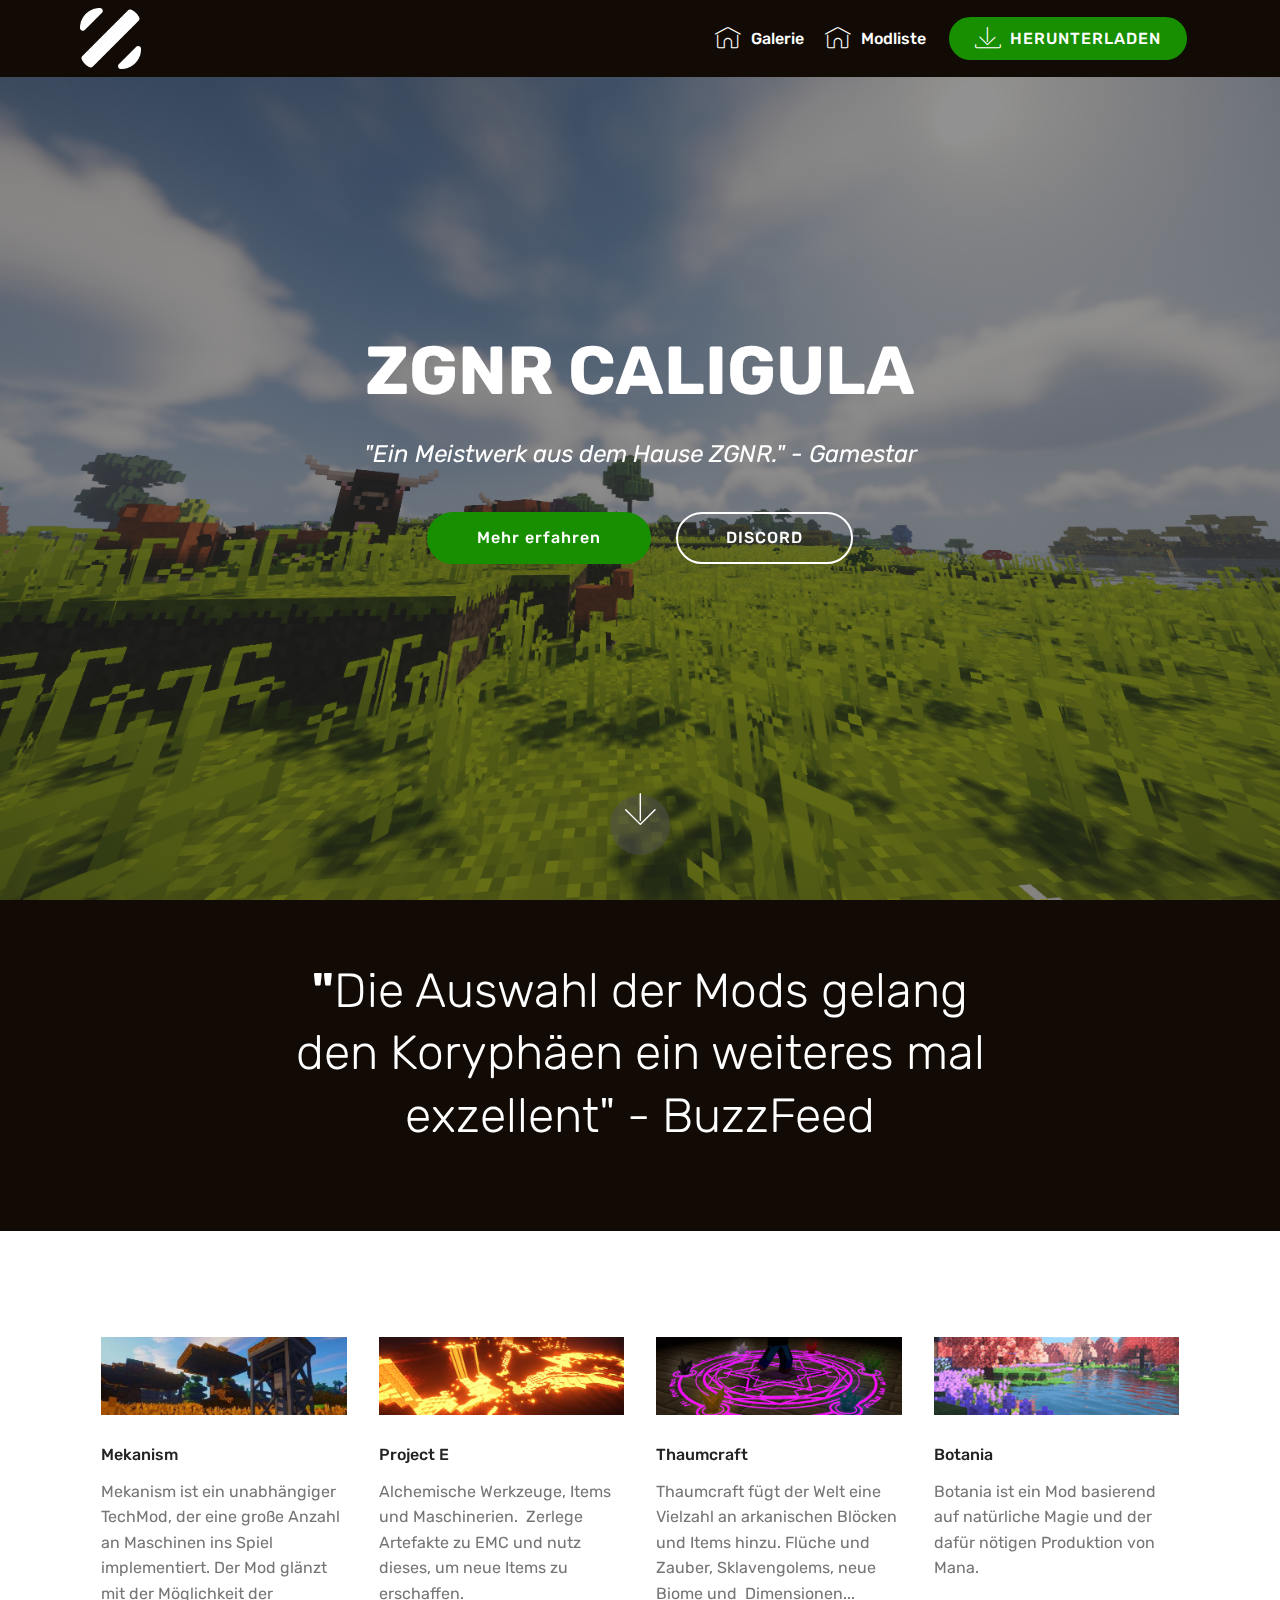
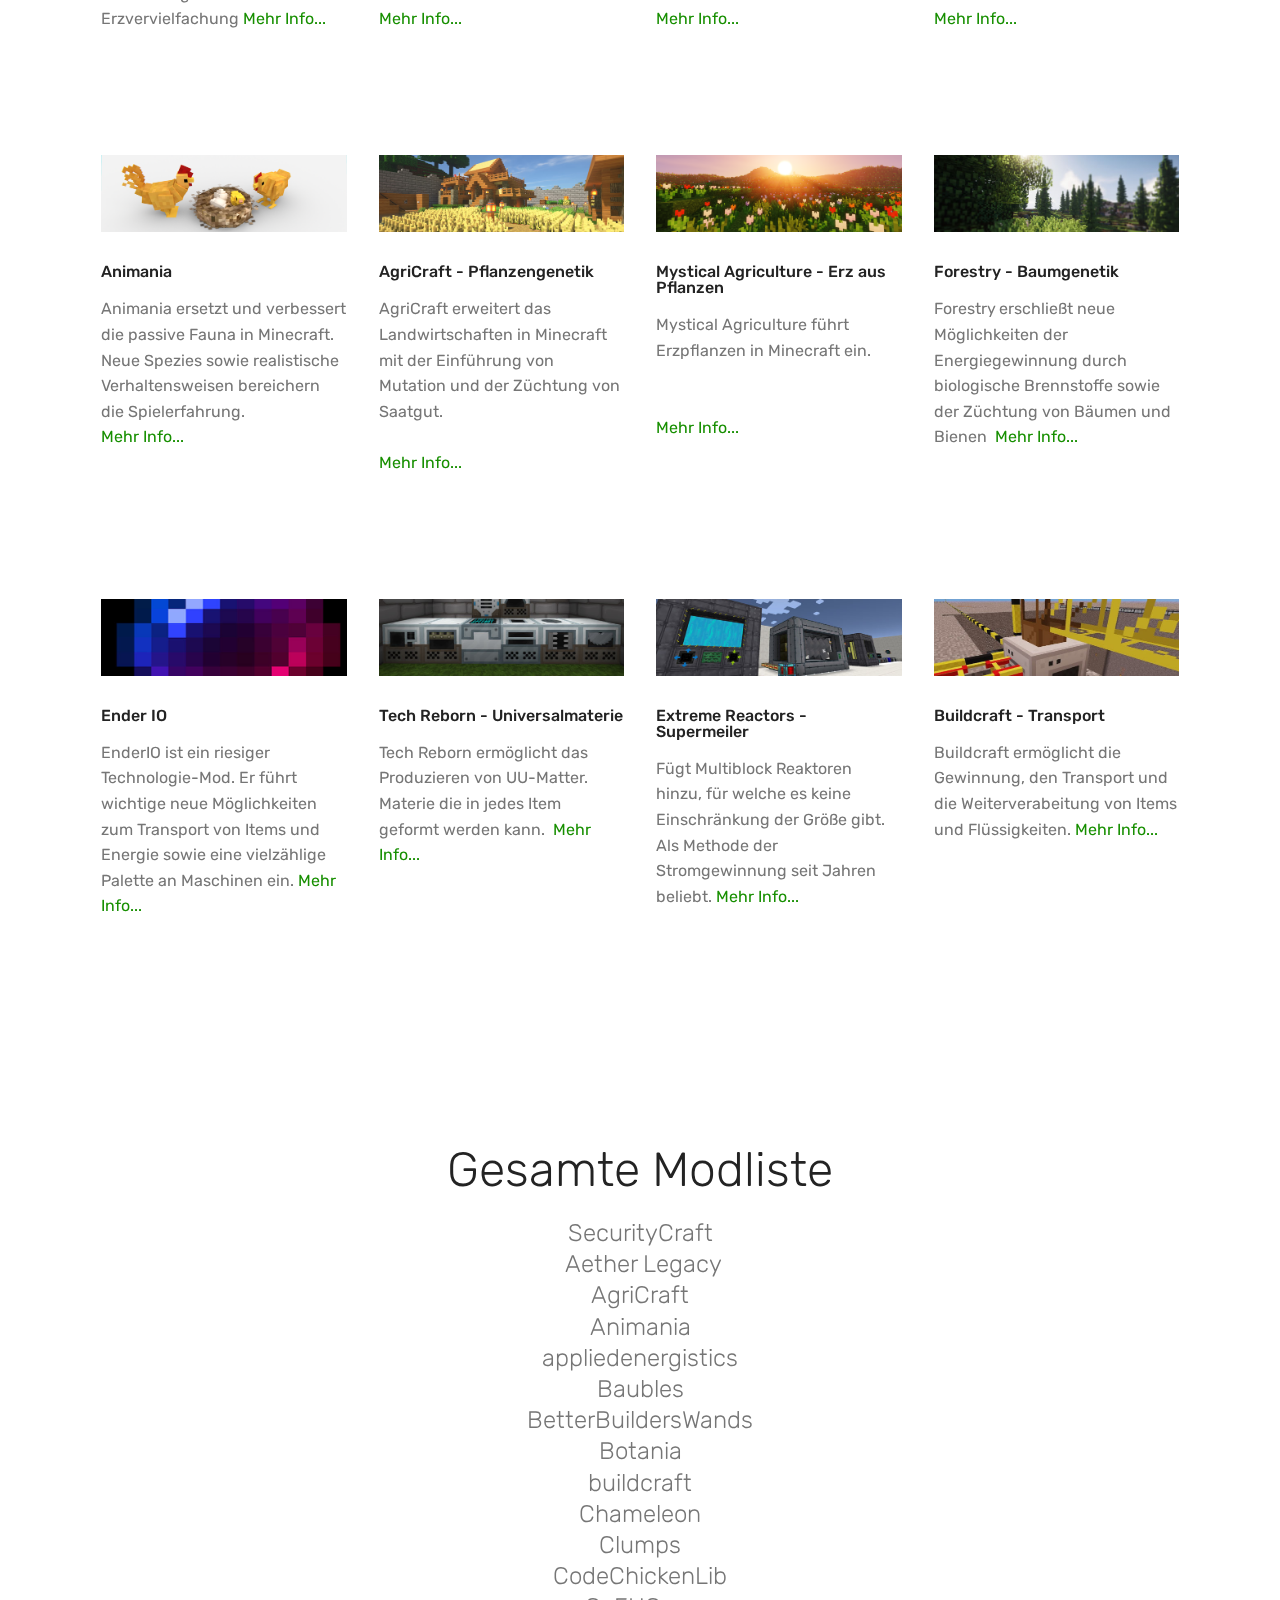
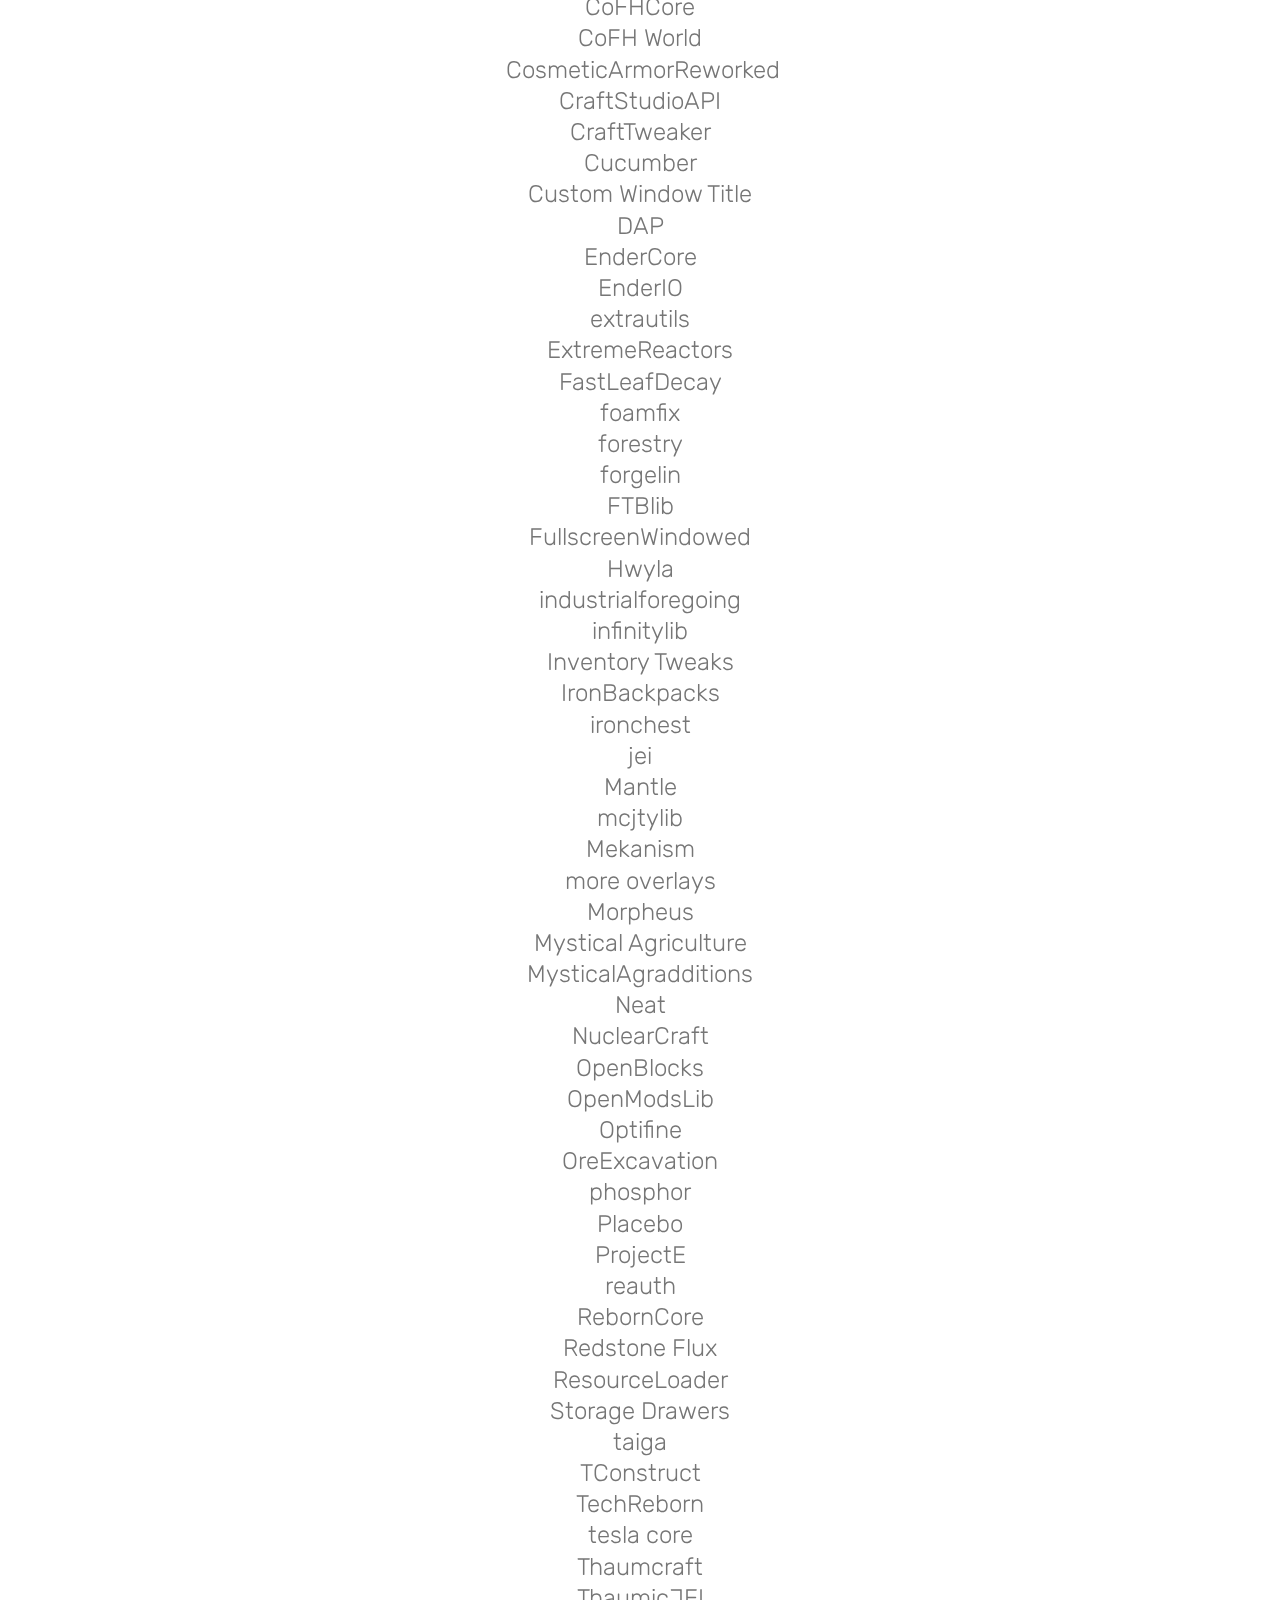
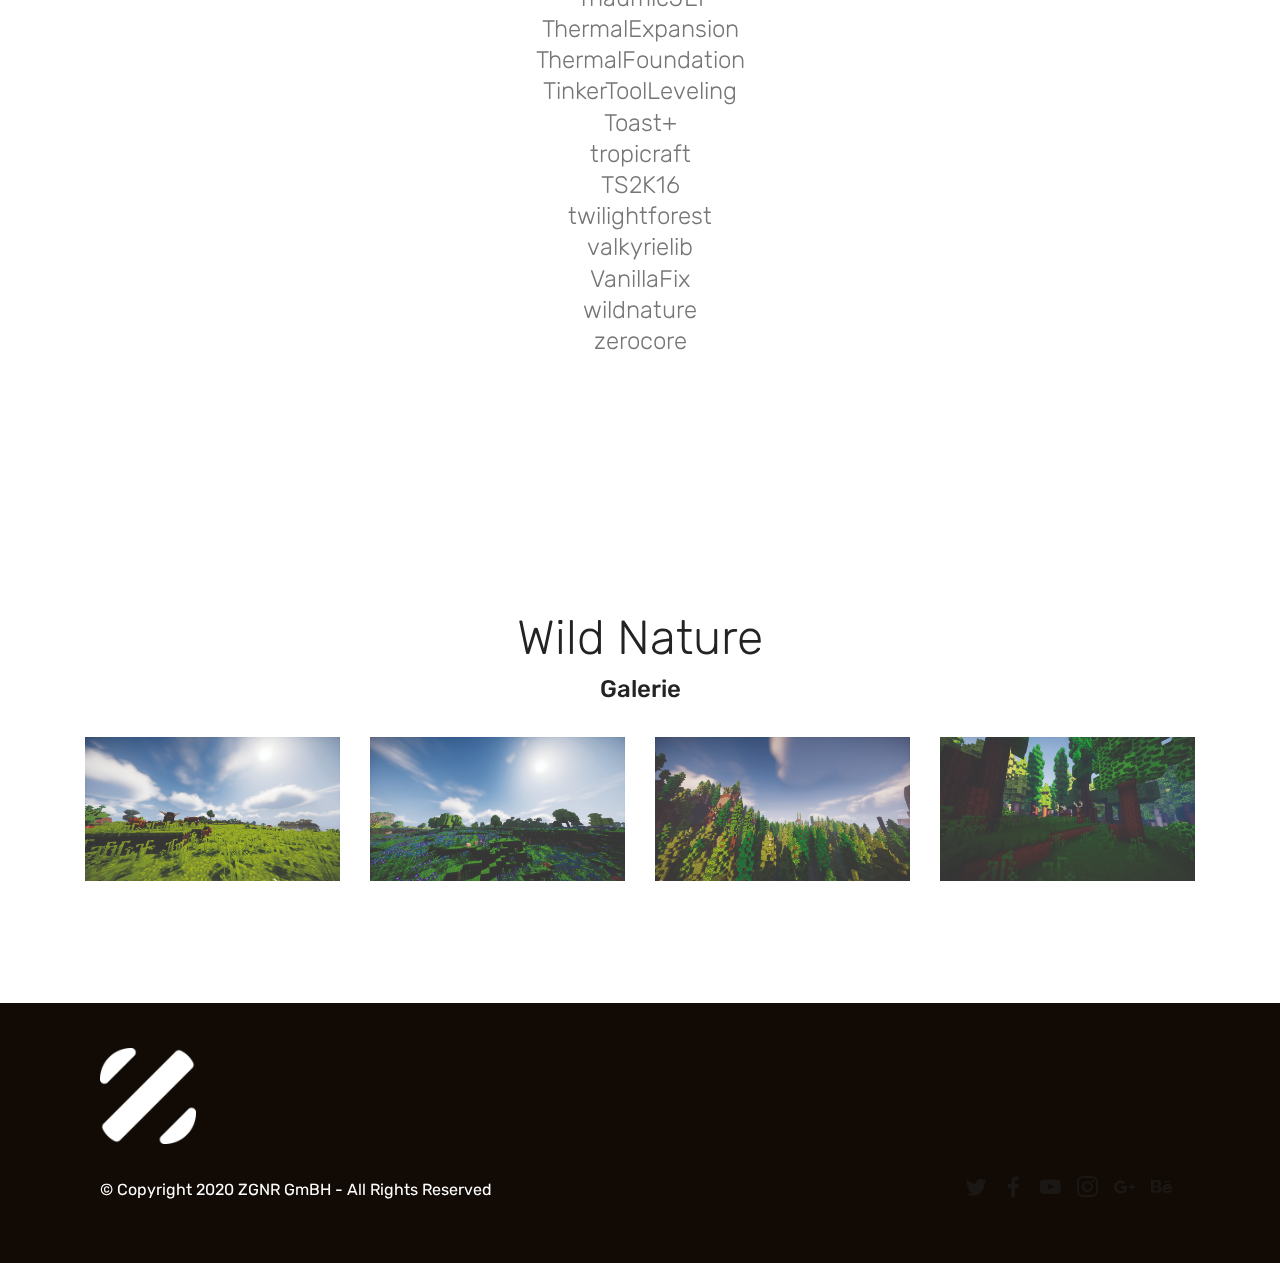
==== commit 630206ea: "create github pages" ====
--- a/index.html
+++ b/index.html
@@ -348,34 +348,34 @@
             Wild Nature</h3>
         <h4 class="mbr-section-subtitle align-center pb-4 mbr-fonts-style display-5">
             Galerie</h4>
-        <div class="row mbr-gallery" data-toggle="modal" data-target="#s1pjhSQrDP">
+        <div class="row mbr-gallery" data-toggle="modal" data-target="#s1pjWpDV2r">
             <div class="col-sm-6 col-md-4 col-lg-3 item gallery-image">
                 <div class="item-wrapper">
-                    <img class="w-100" src="assets/images/pic-4.jpg" alt="" data-slide-to="0" title="" data-target="#s1pjhSQVxn">
+                    <img class="w-100" src="assets/images/pic-4.jpg" alt="" data-slide-to="0" title="" data-target="#s1pjWpDiTV">
                 </div>
             </div>
             <div class="col-sm-6 col-md-4 col-lg-3 item gallery-image">
                 <div class="item-wrapper">
-                    <img class="w-100" src="assets/images/pic-7.jpg" alt="" data-slide-to="1" title="" data-target="#s1pjhSQVxn">
+                    <img class="w-100" src="assets/images/pic-7.jpg" alt="" data-slide-to="1" title="" data-target="#s1pjWpDiTV">
                 </div>
             </div>
             <div class="col-sm-6 col-md-4 col-lg-3 item gallery-image">
                 <div class="item-wrapper">
-                    <img class="w-100" src="assets/images/pic-5.jpg" alt="" data-slide-to="2" title="" data-target="#s1pjhSQVxn">
+                    <img class="w-100" src="assets/images/pic-5.jpg" alt="" data-slide-to="2" title="" data-target="#s1pjWpDiTV">
                 </div>
             </div><div class="col-sm-6 col-md-4 col-lg-3 item gallery-image">
                 <div class="item-wrapper">
-                    <img class="w-100" src="assets/images/pic-6.jpg" alt="" data-slide-to="3" title="" data-target="#s1pjhSQVxn">
+                    <img class="w-100" src="assets/images/pic-6.jpg" alt="" data-slide-to="3" title="" data-target="#s1pjWpDiTV">
                 </div>
             </div>
             
         </div>
 
-        <div class="modal mbr-slider fade" tabindex="-1" role="dialog" aria-hidden="true" id="s1pjhSQrDP">
+        <div class="modal mbr-slider fade" tabindex="-1" role="dialog" aria-hidden="true" id="s1pjWpDV2r">
             <div class="modal-dialog" role="document">
                 <div class="modal-content">
                     <div class="modal-body">
-                        <div class="carousel slide" data-ride="carousel" id="s1pjhSQVxn">
+                        <div class="carousel slide" data-ride="carousel" id="s1pjWpDiTV">
                             <div class="carousel-inner">
                                 <div class="carousel-item active">
                                     <img class="d-block w-100" src="assets/images/pic-4.jpg" alt="">
@@ -391,18 +391,18 @@
                                 
                             </div>
                             <ol class="carousel-indicators">
-                                <li data-slide-to="0" class="active" data-target="#s1pjhSQVxn"></li>
-                                <li data-slide-to="1" data-target="#s1pjhSQVxn"></li>
-                                <li data-slide-to="2" data-target="#s1pjhSQVxn"></li>
-                                <li data-slide-to="3" data-target="#s1pjhSQVxn"></li>
+                                <li data-slide-to="0" class="active" data-target="#s1pjWpDiTV"></li>
+                                <li data-slide-to="1" data-target="#s1pjWpDiTV"></li>
+                                <li data-slide-to="2" data-target="#s1pjWpDiTV"></li>
+                                <li data-slide-to="3" data-target="#s1pjWpDiTV"></li>
                             </ol>
                             <a role="button" href="" class="close" data-dismiss="modal" aria-label="Close">
                             </a>
-                            <a class="carousel-control-prev carousel-control" role="button" data-slide="prev" href="#s1pjhSQVxn">
+                            <a class="carousel-control-prev carousel-control" role="button" data-slide="prev" href="#s1pjWpDiTV">
                                 <span class="mbri-left mbr-iconfont" aria-hidden="true"></span>
                                 <span class="sr-only">Zurück</span>
                             </a>
-                            <a class="carousel-control-next carousel-control" role="button" data-slide="next" href="#s1pjhSQVxn">
+                            <a class="carousel-control-next carousel-control" role="button" data-slide="next" href="#s1pjWpDiTV">
                                 <span class="mbri-right mbr-iconfont" aria-hidden="true"></span>
                                 <span class="sr-only">Weiter</span>
                             </a>
--- a/assets/mobirise/css/mbr-additional.css
+++ b/assets/mobirise/css/mbr-additional.css
@@ -1122,8 +1122,8 @@
   text-align: center;
 }
 .cid-s1ld6Sk8G8 {
-  padding-top: 0px;
-  padding-bottom: 0px;
+  padding-top: 90px;
+  padding-bottom: 15px;
   background-color: #ffffff;
 }
 .cid-s1ld6Sk8G8 h4 {
@@ -1142,8 +1142,8 @@
   height: 100%;
 }
 .cid-s1jZVIjcYo {
-  padding-top: 90px;
-  padding-bottom: 0px;
+  padding-top: 60px;
+  padding-bottom: 15px;
   background-color: #ffffff;
 }
 .cid-s1jZVIjcYo h4 {
@@ -1162,8 +1162,8 @@
   height: 100%;
 }
 .cid-s1k3txSNqg {
-  padding-top: 0px;
-  padding-bottom: 0px;
+  padding-top: 60px;
+  padding-bottom: 15px;
   background-color: #ffffff;
 }
 .cid-s1k3txSNqg h4 {
--- a/assets/mobirise/css/mbr-additional.css
+++ b/assets/mobirise/css/mbr-additional.css
@@ -1122,8 +1122,8 @@
   text-align: center;
 }
 .cid-s1ld6Sk8G8 {
-  padding-top: 0px;
-  padding-bottom: 0px;
+  padding-top: 90px;
+  padding-bottom: 15px;
   background-color: #ffffff;
 }
 .cid-s1ld6Sk8G8 h4 {
@@ -1142,8 +1142,8 @@
   height: 100%;
 }
 .cid-s1jZVIjcYo {
-  padding-top: 90px;
-  padding-bottom: 0px;
+  padding-top: 60px;
+  padding-bottom: 15px;
   background-color: #ffffff;
 }
 .cid-s1jZVIjcYo h4 {
@@ -1162,8 +1162,8 @@
   height: 100%;
 }
 .cid-s1k3txSNqg {
-  padding-top: 0px;
-  padding-bottom: 0px;
+  padding-top: 60px;
+  padding-bottom: 15px;
   background-color: #ffffff;
 }
 .cid-s1k3txSNqg h4 {
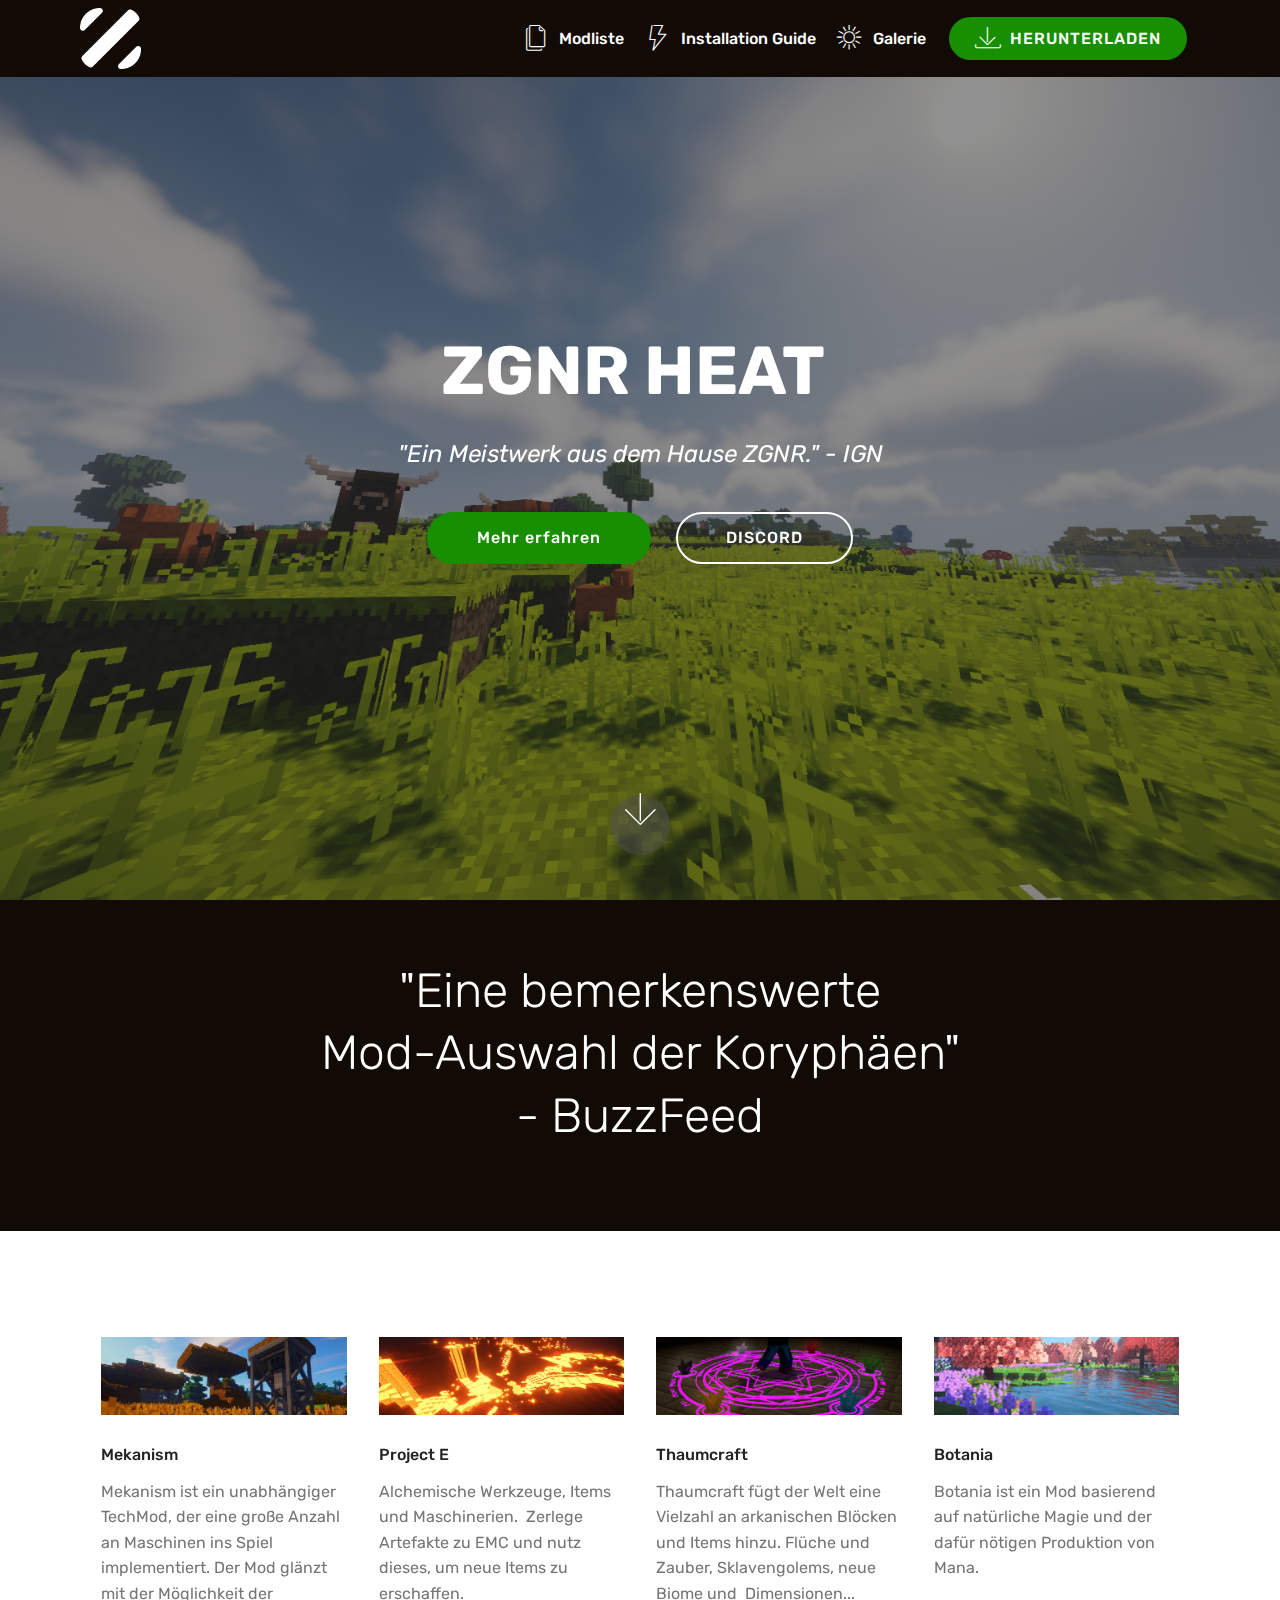
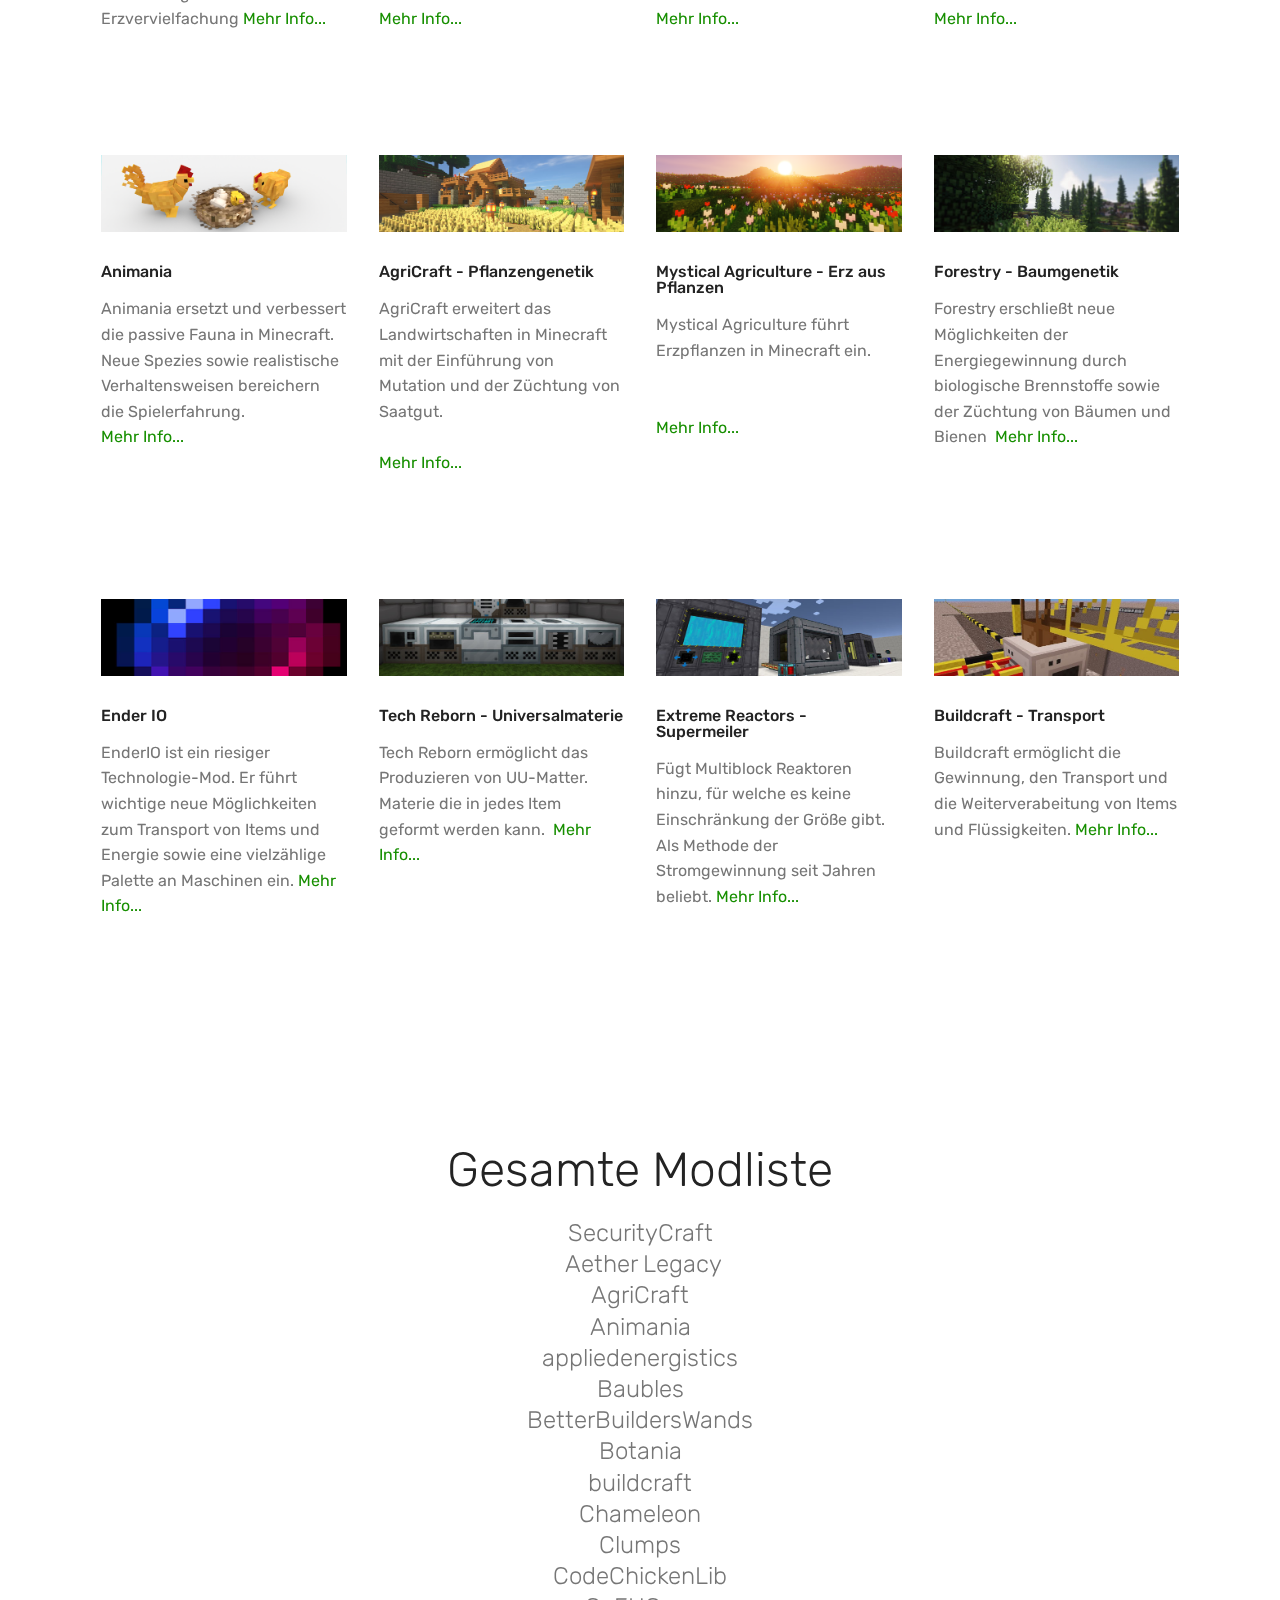
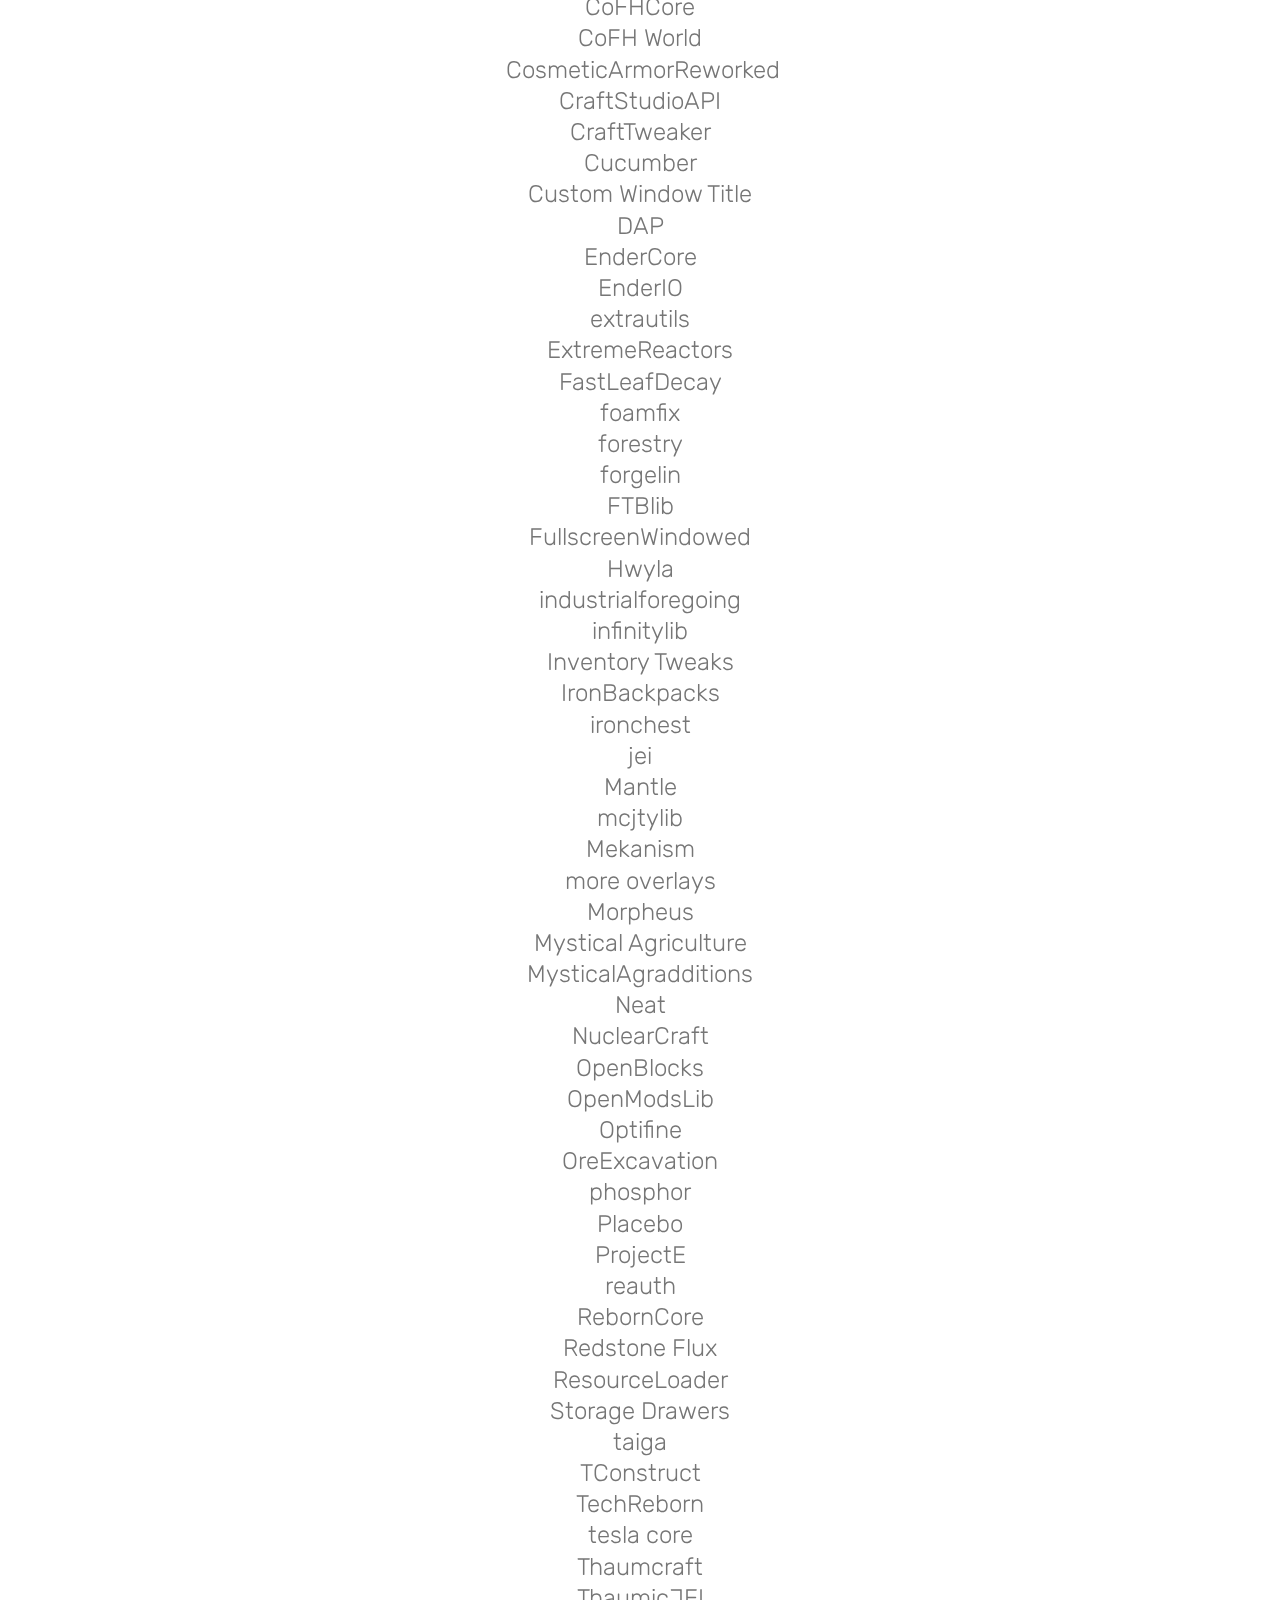
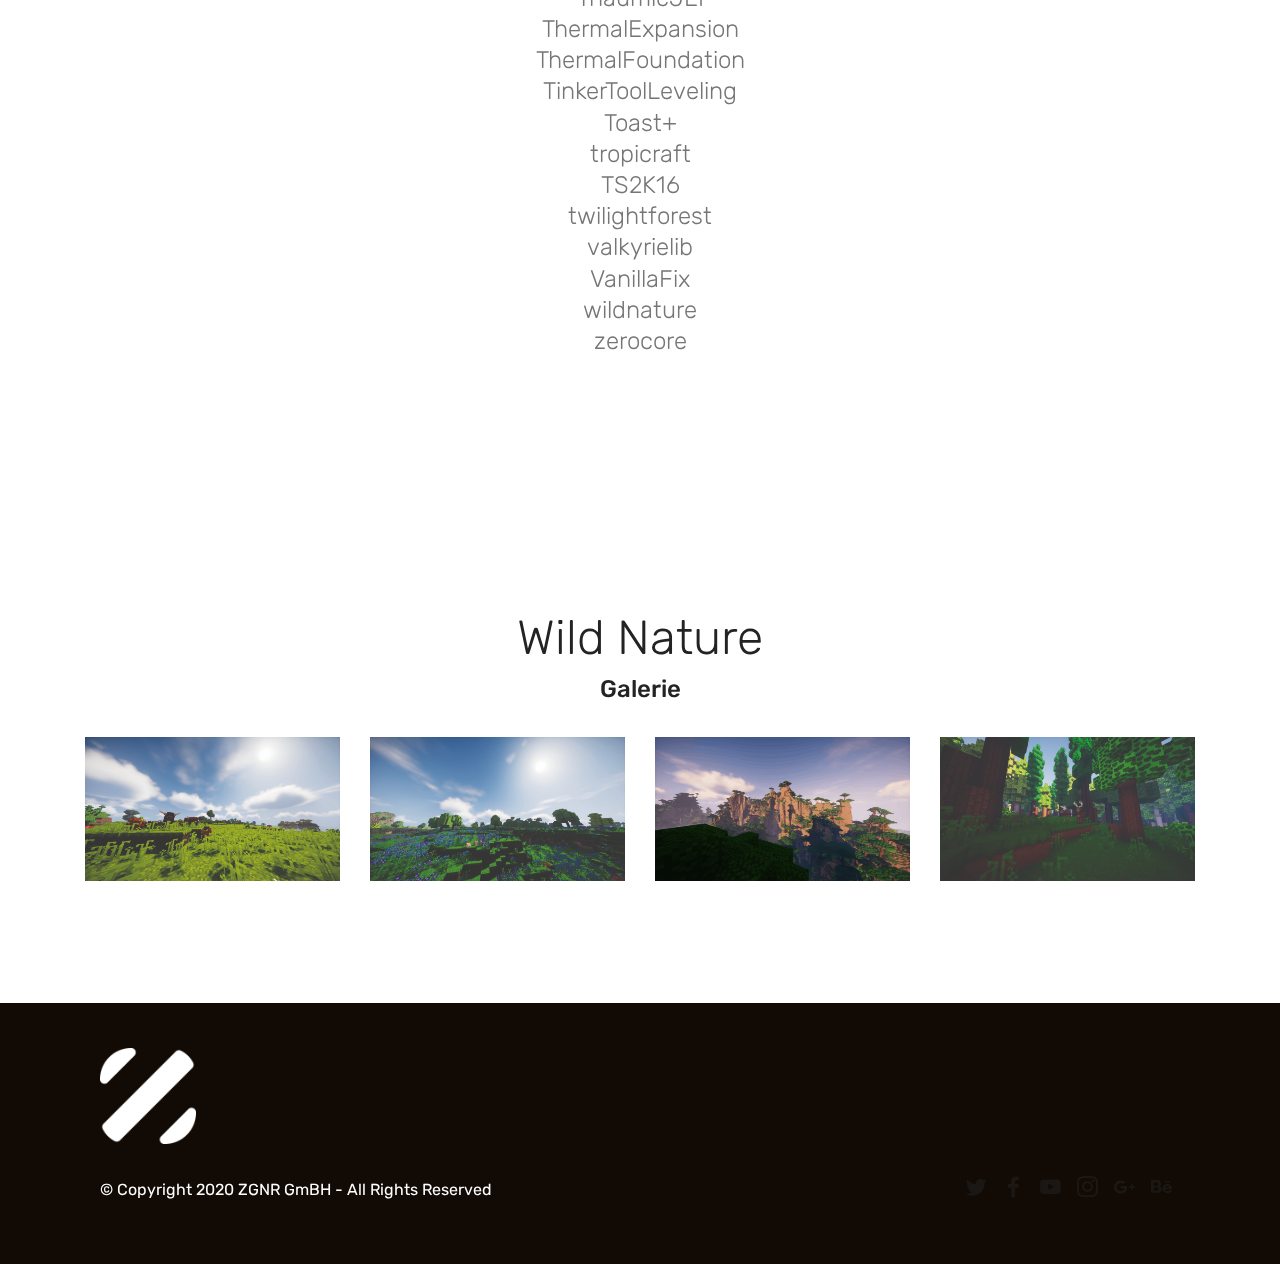
==== commit 4e525554: "create github pages" ====
--- a/index.html
+++ b/index.html
@@ -49,21 +49,20 @@
             </div>
         </div>
         <div class="collapse navbar-collapse" id="navbarSupportedContent">
-            <ul class="navbar-nav nav-dropdown" data-app-modern-menu="true"><li class="nav-item">
-                    <a class="nav-link link text-white display-4" href="index.html#gallery5-a">
-                        <span class="mbri-home mbr-iconfont mbr-iconfont-btn"></span>
-                        Galerie</a>
-                </li><li class="nav-item"><a class="nav-link link text-white display-4" href="index.html#content4-z">
-                        <span class="mbri-home mbr-iconfont mbr-iconfont-btn"></span>
-                        Modliste</a></li></ul>
-            <div class="navbar-buttons mbr-section-btn"><a class="btn btn-sm btn-primary display-4" href="page1.html">
+            <ul class="navbar-nav nav-dropdown" data-app-modern-menu="true"><li class="nav-item"><a class="nav-link link text-white display-4" href="index.html#gallery5-a">
+                        </a></li><li class="nav-item"><a class="nav-link link text-white display-4" href="index.html#content4-z"><span class="mbri-pages mbr-iconfont mbr-iconfont-btn"></span>
+                        
+                        Modliste</a></li><li class="nav-item"><a class="nav-link link text-white display-4" href="page1.html"><span class="mbri-speed mbr-iconfont mbr-iconfont-btn"></span>
+                        Installation Guide</a></li><li class="nav-item"><a class="nav-link link text-white display-4" href="index.html#gallery5-a"><span class="mbri-sun2 mbr-iconfont mbr-iconfont-btn"></span>
+                        Galerie</a></li></ul>
+            <div class="navbar-buttons mbr-section-btn"><a class="btn btn-sm btn-primary display-4" href="https://drive.google.com/file/d/1DznPB4RrfNO3b73B4r-Fb4slzqvQ44vQ/view?usp=sharing" target="_blank">
                     <span class="mbri-save mbr-iconfont mbr-iconfont-btn "></span>
                     HERUNTERLADEN</a></div>
         </div>
     </nav>
 </section>
 
-<section class="engine"><a href="https://mobirise.info/r">bootstrap templates</a></section><section class="cid-s1jUDEZMoQ mbr-fullscreen mbr-parallax-background" id="header2-8">
+<section class="engine"><a href="https://mobirise.info/i">web creation software</a></section><section class="cid-s1jUDEZMoQ mbr-fullscreen mbr-parallax-background" id="header2-8">
 
     
 
@@ -73,9 +72,9 @@
         <div class="row justify-content-md-center">
             <div class="mbr-white col-md-10">
                 <h1 class="mbr-section-title mbr-bold pb-3 mbr-fonts-style display-1">
-                    ZGNR CALIGULA</h1>
+                    ZGNR HEAT&nbsp;</h1>
                 
-                <p class="mbr-text pb-3 mbr-fonts-style display-5"><em>"Ein Meistwerk aus dem Hause ZGNR." - Gamestar</em></p>
+                <p class="mbr-text pb-3 mbr-fonts-style display-5"><em>"Ein Meistwerk aus dem Hause ZGNR." - IGN</em></p>
                 <div class="mbr-section-btn"><a class="btn btn-md btn-primary display-4" href="index.html#content5-b">Mehr erfahren</a> 
                     <a class="btn btn-md btn-white-outline display-4" href="https://discord.gg/8B32DYf">DISCORD</a></div>
             </div>
@@ -98,8 +97,8 @@
         <div class="media-container-row">
             <div class="title col-12 col-md-8">
                 
-                <h3 class="mbr-section-subtitle align-center mbr-light mbr-white pb-3 mbr-fonts-style display-2"><strong>
-                    "</strong>Die Auswahl der Mods gelang den Koryphäen ein weiteres mal exzellent" - BuzzFeed</h3>
+                <h3 class="mbr-section-subtitle align-center mbr-light mbr-white pb-3 mbr-fonts-style display-2">
+                    "Eine bemerkenswerte <br>Mod-Auswahl der Koryphäen" <br>- BuzzFeed</h3>
                 
                 
             </div>
@@ -348,34 +347,34 @@
             Wild Nature</h3>
         <h4 class="mbr-section-subtitle align-center pb-4 mbr-fonts-style display-5">
             Galerie</h4>
-        <div class="row mbr-gallery" data-toggle="modal" data-target="#s1pjWpDV2r">
+        <div class="row mbr-gallery" data-toggle="modal" data-target="#s1BoGpf4iE">
             <div class="col-sm-6 col-md-4 col-lg-3 item gallery-image">
                 <div class="item-wrapper">
-                    <img class="w-100" src="assets/images/pic-4.jpg" alt="" data-slide-to="0" title="" data-target="#s1pjWpDiTV">
+                    <img class="w-100" src="assets/images/pic-4.jpg" alt="" data-slide-to="0" title="" data-target="#s1BoGpfwfO">
                 </div>
             </div>
             <div class="col-sm-6 col-md-4 col-lg-3 item gallery-image">
                 <div class="item-wrapper">
-                    <img class="w-100" src="assets/images/pic-7.jpg" alt="" data-slide-to="1" title="" data-target="#s1pjWpDiTV">
+                    <img class="w-100" src="assets/images/pic-7.jpg" alt="" data-slide-to="1" title="" data-target="#s1BoGpfwfO">
                 </div>
             </div>
             <div class="col-sm-6 col-md-4 col-lg-3 item gallery-image">
                 <div class="item-wrapper">
-                    <img class="w-100" src="assets/images/pic-5.jpg" alt="" data-slide-to="2" title="" data-target="#s1pjWpDiTV">
+                    <img class="w-100" src="assets/images/2020-06-10-23.53.46-510x287.png" alt="" data-slide-to="2" title="" data-target="#s1BoGpfwfO">
                 </div>
             </div><div class="col-sm-6 col-md-4 col-lg-3 item gallery-image">
                 <div class="item-wrapper">
-                    <img class="w-100" src="assets/images/pic-6.jpg" alt="" data-slide-to="3" title="" data-target="#s1pjWpDiTV">
+                    <img class="w-100" src="assets/images/pic-6.jpg" alt="" data-slide-to="3" title="" data-target="#s1BoGpfwfO">
                 </div>
             </div>
             
         </div>
 
-        <div class="modal mbr-slider fade" tabindex="-1" role="dialog" aria-hidden="true" id="s1pjWpDV2r">
+        <div class="modal mbr-slider fade" tabindex="-1" role="dialog" aria-hidden="true" id="s1BoGpf4iE">
             <div class="modal-dialog" role="document">
                 <div class="modal-content">
                     <div class="modal-body">
-                        <div class="carousel slide" data-ride="carousel" id="s1pjWpDiTV">
+                        <div class="carousel slide" data-ride="carousel" id="s1BoGpfwfO">
                             <div class="carousel-inner">
                                 <div class="carousel-item active">
                                     <img class="d-block w-100" src="assets/images/pic-4.jpg" alt="">
@@ -384,25 +383,25 @@
                                     <img class="d-block w-100" src="assets/images/pic-7.jpg" alt="">
                                 </div>
                                 <div class="carousel-item">
-                                    <img class="d-block w-100" src="assets/images/pic-5.jpg" alt="">
+                                    <img class="d-block w-100" src="assets/images/2020-06-10-23.53.46-510x287.png" alt="">
                                 </div><div class="carousel-item">
                                     <img class="d-block w-100" src="assets/images/pic-6.jpg" alt="">
                                 </div>
                                 
                             </div>
                             <ol class="carousel-indicators">
-                                <li data-slide-to="0" class="active" data-target="#s1pjWpDiTV"></li>
-                                <li data-slide-to="1" data-target="#s1pjWpDiTV"></li>
-                                <li data-slide-to="2" data-target="#s1pjWpDiTV"></li>
-                                <li data-slide-to="3" data-target="#s1pjWpDiTV"></li>
+                                <li data-slide-to="0" class="active" data-target="#s1BoGpfwfO"></li>
+                                <li data-slide-to="1" data-target="#s1BoGpfwfO"></li>
+                                <li data-slide-to="2" data-target="#s1BoGpfwfO"></li>
+                                <li data-slide-to="3" data-target="#s1BoGpfwfO"></li>
                             </ol>
                             <a role="button" href="" class="close" data-dismiss="modal" aria-label="Close">
                             </a>
-                            <a class="carousel-control-prev carousel-control" role="button" data-slide="prev" href="#s1pjWpDiTV">
+                            <a class="carousel-control-prev carousel-control" role="button" data-slide="prev" href="#s1BoGpfwfO">
                                 <span class="mbri-left mbr-iconfont" aria-hidden="true"></span>
                                 <span class="sr-only">Zurück</span>
                             </a>
-                            <a class="carousel-control-next carousel-control" role="button" data-slide="next" href="#s1pjWpDiTV">
+                            <a class="carousel-control-next carousel-control" role="button" data-slide="next" href="#s1BoGpfwfO">
                                 <span class="mbri-right mbr-iconfont" aria-hidden="true"></span>
                                 <span class="sr-only">Weiter</span>
                             </a>
--- a/assets/mobirise/css/mbr-additional.css
+++ b/assets/mobirise/css/mbr-additional.css
@@ -1492,3 +1492,545 @@
 .cid-s1lDP8hFxT .links {
   color: #ffffff;
 }
+.cid-s1B74WQwgi {
+  padding-top: 120px;
+  padding-bottom: 60px;
+  background-color: #ffffff;
+}
+.cid-s1B74WQwgi .mbr-section-subtitle {
+  color: #767676;
+}
+.cid-s1jNtJXE4z .navbar {
+  padding: .5rem 0;
+  background: #120b05;
+  transition: none;
+  min-height: 77px;
+}
+.cid-s1jNtJXE4z .navbar-dropdown.bg-color.transparent.opened {
+  background: #120b05;
+}
+.cid-s1jNtJXE4z a {
+  font-style: normal;
+}
+.cid-s1jNtJXE4z .nav-item span {
+  padding-right: 0.4em;
+  line-height: 0.5em;
+  vertical-align: text-bottom;
+  position: relative;
+  text-decoration: none;
+}
+.cid-s1jNtJXE4z .nav-item a {
+  display: -webkit-flex;
+  align-items: center;
+  justify-content: center;
+  padding: 0.7rem 0 !important;
+  margin: 0rem .65rem !important;
+  -webkit-align-items: center;
+  -webkit-justify-content: center;
+}
+.cid-s1jNtJXE4z .nav-item:focus,
+.cid-s1jNtJXE4z .nav-link:focus {
+  outline: none;
+}
+.cid-s1jNtJXE4z .btn {
+  padding: 0.4rem 1.5rem;
+  display: -webkit-inline-flex;
+  align-items: center;
+  -webkit-align-items: center;
+}
+.cid-s1jNtJXE4z .btn .mbr-iconfont {
+  font-size: 1.6rem;
+}
+.cid-s1jNtJXE4z .menu-logo {
+  margin-right: auto;
+}
+.cid-s1jNtJXE4z .menu-logo .navbar-brand {
+  display: flex;
+  margin-left: 5rem;
+  padding: 0;
+  transition: padding .2s;
+  min-height: 3.8rem;
+  -webkit-align-items: center;
+  align-items: center;
+}
+.cid-s1jNtJXE4z .menu-logo .navbar-brand .navbar-caption-wrap {
+  display: flex;
+  -webkit-align-items: center;
+  align-items: center;
+  word-break: break-word;
+  min-width: 7rem;
+  margin: .3rem 0;
+}
+.cid-s1jNtJXE4z .menu-logo .navbar-brand .navbar-caption-wrap .navbar-caption {
+  line-height: 1.2rem !important;
+  padding-right: 2rem;
+}
+.cid-s1jNtJXE4z .menu-logo .navbar-brand .navbar-logo {
+  font-size: 4rem;
+  transition: font-size 0.25s;
+}
+.cid-s1jNtJXE4z .menu-logo .navbar-brand .navbar-logo img {
+  display: flex;
+}
+.cid-s1jNtJXE4z .menu-logo .navbar-brand .navbar-logo .mbr-iconfont {
+  transition: font-size 0.25s;
+}
+.cid-s1jNtJXE4z .menu-logo .navbar-brand .navbar-logo a {
+  display: inline-flex;
+}
+.cid-s1jNtJXE4z .navbar-toggleable-sm .navbar-collapse {
+  justify-content: flex-end;
+  -webkit-justify-content: flex-end;
+  padding-right: 5rem;
+  width: auto;
+}
+.cid-s1jNtJXE4z .navbar-toggleable-sm .navbar-collapse .navbar-nav {
+  flex-wrap: wrap;
+  -webkit-flex-wrap: wrap;
+  padding-left: 0;
+}
+.cid-s1jNtJXE4z .navbar-toggleable-sm .navbar-collapse .navbar-nav .nav-item {
+  -webkit-align-self: center;
+  align-self: center;
+}
+.cid-s1jNtJXE4z .navbar-toggleable-sm .navbar-collapse .navbar-buttons {
+  padding-left: 0;
+  padding-bottom: 0;
+}
+.cid-s1jNtJXE4z .dropdown .dropdown-menu {
+  background: #120b05;
+  visibility: hidden;
+  display: block;
+  position: absolute;
+  min-width: 5rem;
+  padding-top: 1.4rem;
+  padding-bottom: 1.4rem;
+  text-align: left;
+}
+.cid-s1jNtJXE4z .dropdown .dropdown-menu .dropdown-item {
+  width: auto;
+  padding: 0.235em 1.5385em 0.235em 1.5385em !important;
+}
+.cid-s1jNtJXE4z .dropdown .dropdown-menu .dropdown-item::after {
+  right: 0.5rem;
+}
+.cid-s1jNtJXE4z .dropdown .dropdown-menu .dropdown-submenu {
+  margin: 0;
+}
+.cid-s1jNtJXE4z .dropdown.open > .dropdown-menu {
+  visibility: visible;
+}
+.cid-s1jNtJXE4z .navbar-toggleable-sm.opened:after {
+  position: absolute;
+  width: 100vw;
+  height: 100vh;
+  content: '';
+  background-color: rgba(0, 0, 0, 0.1);
+  left: 0;
+  bottom: 0;
+  transform: translateY(100%);
+  -webkit-transform: translateY(100%);
+  z-index: 1000;
+}
+.cid-s1jNtJXE4z .navbar.navbar-short {
+  min-height: 60px;
+  transition: all .2s;
+}
+.cid-s1jNtJXE4z .navbar.navbar-short .navbar-toggler-right {
+  top: 20px;
+}
+.cid-s1jNtJXE4z .navbar.navbar-short .navbar-logo a {
+  font-size: 2.5rem !important;
+  line-height: 2.5rem;
+  transition: font-size 0.25s;
+}
+.cid-s1jNtJXE4z .navbar.navbar-short .navbar-logo a .mbr-iconfont {
+  font-size: 2.5rem !important;
+}
+.cid-s1jNtJXE4z .navbar.navbar-short .navbar-logo a img {
+  height: 3rem !important;
+}
+.cid-s1jNtJXE4z .navbar.navbar-short .navbar-brand {
+  min-height: 3rem;
+}
+.cid-s1jNtJXE4z button.navbar-toggler {
+  width: 31px;
+  height: 18px;
+  cursor: pointer;
+  transition: all .2s;
+  top: 1.5rem;
+  right: 1rem;
+}
+.cid-s1jNtJXE4z button.navbar-toggler:focus {
+  outline: none;
+}
+.cid-s1jNtJXE4z button.navbar-toggler .hamburger span {
+  position: absolute;
+  right: 0;
+  width: 30px;
+  height: 2px;
+  border-right: 5px;
+  background-color: #ffffff;
+}
+.cid-s1jNtJXE4z button.navbar-toggler .hamburger span:nth-child(1) {
+  top: 0;
+  transition: all .2s;
+}
+.cid-s1jNtJXE4z button.navbar-toggler .hamburger span:nth-child(2) {
+  top: 8px;
+  transition: all .15s;
+}
+.cid-s1jNtJXE4z button.navbar-toggler .hamburger span:nth-child(3) {
+  top: 8px;
+  transition: all .15s;
+}
+.cid-s1jNtJXE4z button.navbar-toggler .hamburger span:nth-child(4) {
+  top: 16px;
+  transition: all .2s;
+}
+.cid-s1jNtJXE4z nav.opened .hamburger span:nth-child(1) {
+  top: 8px;
+  width: 0;
+  opacity: 0;
+  right: 50%;
+  transition: all .2s;
+}
+.cid-s1jNtJXE4z nav.opened .hamburger span:nth-child(2) {
+  -webkit-transform: rotate(45deg);
+  transform: rotate(45deg);
+  transition: all .25s;
+}
+.cid-s1jNtJXE4z nav.opened .hamburger span:nth-child(3) {
+  -webkit-transform: rotate(-45deg);
+  transform: rotate(-45deg);
+  transition: all .25s;
+}
+.cid-s1jNtJXE4z nav.opened .hamburger span:nth-child(4) {
+  top: 8px;
+  width: 0;
+  opacity: 0;
+  right: 50%;
+  transition: all .2s;
+}
+.cid-s1jNtJXE4z .collapsed.navbar-expand {
+  flex-direction: column;
+  -webkit-flex-direction: column;
+}
+.cid-s1jNtJXE4z .collapsed .btn {
+  display: -webkit-flex;
+}
+.cid-s1jNtJXE4z .collapsed .navbar-collapse {
+  display: none !important;
+  padding-right: 0 !important;
+}
+.cid-s1jNtJXE4z .collapsed .navbar-collapse.collapsing,
+.cid-s1jNtJXE4z .collapsed .navbar-collapse.show {
+  display: block !important;
+}
+.cid-s1jNtJXE4z .collapsed .navbar-collapse.collapsing .navbar-nav,
+.cid-s1jNtJXE4z .collapsed .navbar-collapse.show .navbar-nav {
+  display: block;
+  text-align: center;
+}
+.cid-s1jNtJXE4z .collapsed .navbar-collapse.collapsing .navbar-nav .nav-item,
+.cid-s1jNtJXE4z .collapsed .navbar-collapse.show .navbar-nav .nav-item {
+  clear: both;
+}
+.cid-s1jNtJXE4z .collapsed .navbar-collapse.collapsing .navbar-buttons,
+.cid-s1jNtJXE4z .collapsed .navbar-collapse.show .navbar-buttons {
+  text-align: center;
+}
+.cid-s1jNtJXE4z .collapsed .navbar-collapse.collapsing .navbar-buttons:last-child,
+.cid-s1jNtJXE4z .collapsed .navbar-collapse.show .navbar-buttons:last-child {
+  margin-bottom: 1rem;
+}
+@media (min-width: 1024px) {
+  .cid-s1jNtJXE4z .collapsed:not(.navbar-short) .navbar-collapse {
+    max-height: calc(98.5vh - 3.8rem);
+  }
+}
+.cid-s1jNtJXE4z .collapsed button.navbar-toggler {
+  display: block;
+}
+.cid-s1jNtJXE4z .collapsed .navbar-brand {
+  margin-left: 1rem !important;
+}
+.cid-s1jNtJXE4z .collapsed .navbar-toggleable-sm {
+  flex-direction: column;
+  -webkit-flex-direction: column;
+}
+.cid-s1jNtJXE4z .collapsed .dropdown .dropdown-menu {
+  width: 100%;
+  text-align: center;
+  position: relative;
+  opacity: 0;
+  overflow: hidden;
+  display: block;
+  height: 0;
+  visibility: hidden;
+  padding: 0;
+  transition-duration: .5s;
+  transition-property: opacity,padding,height;
+}
+.cid-s1jNtJXE4z .collapsed .dropdown.open > .dropdown-menu {
+  position: relative;
+  opacity: 1;
+  height: auto;
+  padding: 1.4rem 0;
+  visibility: visible;
+}
+.cid-s1jNtJXE4z .collapsed .dropdown .dropdown-submenu {
+  left: 0;
+  text-align: center;
+  width: 100%;
+}
+.cid-s1jNtJXE4z .collapsed .dropdown .dropdown-toggle[data-toggle="dropdown-submenu"]::after {
+  margin-top: 0;
+  position: inherit;
+  right: 0;
+  top: 50%;
+  display: inline-block;
+  width: 0;
+  height: 0;
+  margin-left: .3em;
+  vertical-align: middle;
+  content: "";
+  border-top: .30em solid;
+  border-right: .30em solid transparent;
+  border-left: .30em solid transparent;
+}
+@media (max-width: 1023px) {
+  .cid-s1jNtJXE4z .navbar-expand {
+    flex-direction: column;
+    -webkit-flex-direction: column;
+  }
+  .cid-s1jNtJXE4z img {
+    height: 3.8rem !important;
+  }
+  .cid-s1jNtJXE4z .btn {
+    display: -webkit-flex;
+  }
+  .cid-s1jNtJXE4z button.navbar-toggler {
+    display: block;
+  }
+  .cid-s1jNtJXE4z .navbar-brand {
+    margin-left: 1rem !important;
+  }
+  .cid-s1jNtJXE4z .navbar-toggleable-sm {
+    flex-direction: column;
+    -webkit-flex-direction: column;
+  }
+  .cid-s1jNtJXE4z .navbar-collapse {
+    display: none !important;
+    padding-right: 0 !important;
+  }
+  .cid-s1jNtJXE4z .navbar-collapse.collapsing,
+  .cid-s1jNtJXE4z .navbar-collapse.show {
+    display: block !important;
+  }
+  .cid-s1jNtJXE4z .navbar-collapse.collapsing .navbar-nav,
+  .cid-s1jNtJXE4z .navbar-collapse.show .navbar-nav {
+    display: block;
+    text-align: center;
+  }
+  .cid-s1jNtJXE4z .navbar-collapse.collapsing .navbar-nav .nav-item,
+  .cid-s1jNtJXE4z .navbar-collapse.show .navbar-nav .nav-item {
+    clear: both;
+  }
+  .cid-s1jNtJXE4z .navbar-collapse.collapsing .navbar-buttons,
+  .cid-s1jNtJXE4z .navbar-collapse.show .navbar-buttons {
+    text-align: center;
+  }
+  .cid-s1jNtJXE4z .navbar-collapse.collapsing .navbar-buttons:last-child,
+  .cid-s1jNtJXE4z .navbar-collapse.show .navbar-buttons:last-child {
+    margin-bottom: 1rem;
+  }
+  .cid-s1jNtJXE4z .dropdown .dropdown-menu {
+    width: 100%;
+    text-align: center;
+    position: relative;
+    opacity: 0;
+    overflow: hidden;
+    display: block;
+    height: 0;
+    visibility: hidden;
+    padding: 0;
+    transition-duration: .5s;
+    transition-property: opacity,padding,height;
+  }
+  .cid-s1jNtJXE4z .dropdown.open > .dropdown-menu {
+    position: relative;
+    opacity: 1;
+    height: auto;
+    padding: 1.4rem 0;
+    visibility: visible;
+  }
+  .cid-s1jNtJXE4z .dropdown .dropdown-submenu {
+    left: 0;
+    text-align: center;
+    width: 100%;
+  }
+  .cid-s1jNtJXE4z .dropdown .dropdown-toggle[data-toggle="dropdown-submenu"]::after {
+    margin-top: 0;
+    position: inherit;
+    right: 0;
+    top: 50%;
+    display: inline-block;
+    width: 0;
+    height: 0;
+    margin-left: .3em;
+    vertical-align: middle;
+    content: "";
+    border-top: .30em solid;
+    border-right: .30em solid transparent;
+    border-left: .30em solid transparent;
+  }
+}
+@media (min-width: 767px) {
+  .cid-s1jNtJXE4z .menu-logo {
+    flex-shrink: 0;
+    -webkit-flex-shrink: 0;
+  }
+}
+.cid-s1jNtJXE4z .navbar-collapse {
+  flex-basis: auto;
+  -webkit-flex-basis: auto;
+}
+.cid-s1jNtJXE4z .nav-link:hover,
+.cid-s1jNtJXE4z .dropdown-item:hover {
+  color: #c1c1c1 !important;
+}
+.cid-s1B71sTwOj {
+  padding-top: 60px;
+  padding-bottom: 60px;
+  background-color: #ffffff;
+}
+.cid-s1B71sTwOj .media-container-row {
+  flex-direction: row-reverse;
+  -webkit-flex-direction: row-reverse;
+}
+@media (min-width: 992px) {
+  .cid-s1B71sTwOj .mbr-figure {
+    padding-right: 4rem;
+  }
+}
+@media (max-width: 991px) {
+  .cid-s1B71sTwOj .media-container-row {
+    flex-wrap: wrap-reverse;
+    -webkit-flex-wrap: wrap-reverse;
+  }
+  .cid-s1B71sTwOj .mbr-figure {
+    padding-bottom: 1rem;
+  }
+}
+.cid-s1B71sTwOj .mbr-text {
+  color: #767676;
+  text-align: left;
+}
+.cid-s1B8QWxFQo {
+  padding-top: 60px;
+  padding-bottom: 60px;
+  background-color: #ffffff;
+}
+.cid-s1B8QWxFQo .media-container-row {
+  flex-direction: row-reverse;
+  -webkit-flex-direction: row-reverse;
+}
+@media (min-width: 992px) {
+  .cid-s1B8QWxFQo .mbr-figure {
+    padding-right: 4rem;
+  }
+}
+@media (max-width: 991px) {
+  .cid-s1B8QWxFQo .media-container-row {
+    flex-wrap: wrap-reverse;
+    -webkit-flex-wrap: wrap-reverse;
+  }
+  .cid-s1B8QWxFQo .mbr-figure {
+    padding-bottom: 1rem;
+  }
+}
+.cid-s1B8QWxFQo .mbr-text {
+  color: #767676;
+  text-align: left;
+}
+.cid-s1B9lUB2ed {
+  padding-top: 60px;
+  padding-bottom: 60px;
+  background-color: #ffffff;
+}
+.cid-s1B9lUB2ed .media-container-row {
+  flex-direction: row-reverse;
+  -webkit-flex-direction: row-reverse;
+}
+@media (min-width: 992px) {
+  .cid-s1B9lUB2ed .mbr-figure {
+    padding-right: 4rem;
+  }
+}
+@media (max-width: 991px) {
+  .cid-s1B9lUB2ed .media-container-row {
+    flex-wrap: wrap-reverse;
+    -webkit-flex-wrap: wrap-reverse;
+  }
+  .cid-s1B9lUB2ed .mbr-figure {
+    padding-bottom: 1rem;
+  }
+}
+.cid-s1B9lUB2ed .mbr-text {
+  color: #767676;
+  text-align: left;
+}
+.cid-s1B9n71IMN {
+  padding-top: 60px;
+  padding-bottom: 60px;
+  background-color: #ffffff;
+}
+.cid-s1B9n71IMN .media-container-row {
+  flex-direction: row-reverse;
+  -webkit-flex-direction: row-reverse;
+}
+@media (min-width: 992px) {
+  .cid-s1B9n71IMN .mbr-figure {
+    padding-right: 4rem;
+  }
+}
+@media (max-width: 991px) {
+  .cid-s1B9n71IMN .media-container-row {
+    flex-wrap: wrap-reverse;
+    -webkit-flex-wrap: wrap-reverse;
+  }
+  .cid-s1B9n71IMN .mbr-figure {
+    padding-bottom: 1rem;
+  }
+}
+.cid-s1B9n71IMN .mbr-text {
+  color: #767676;
+  text-align: left;
+}
+.cid-s1BbM96OL0 {
+  padding-top: 60px;
+  padding-bottom: 60px;
+  background-color: #ffffff;
+}
+.cid-s1BbM96OL0 .media-container-row {
+  flex-direction: row-reverse;
+  -webkit-flex-direction: row-reverse;
+}
+@media (min-width: 992px) {
+  .cid-s1BbM96OL0 .mbr-figure {
+    padding-right: 4rem;
+  }
+}
+@media (max-width: 991px) {
+  .cid-s1BbM96OL0 .media-container-row {
+    flex-wrap: wrap-reverse;
+    -webkit-flex-wrap: wrap-reverse;
+  }
+  .cid-s1BbM96OL0 .mbr-figure {
+    padding-bottom: 1rem;
+  }
+}
+.cid-s1BbM96OL0 .mbr-text {
+  color: #767676;
+}
--- a/assets/mobirise/css/mbr-additional.css
+++ b/assets/mobirise/css/mbr-additional.css
@@ -1492,3 +1492,545 @@
 .cid-s1lDP8hFxT .links {
   color: #ffffff;
 }
+.cid-s1B74WQwgi {
+  padding-top: 120px;
+  padding-bottom: 60px;
+  background-color: #ffffff;
+}
+.cid-s1B74WQwgi .mbr-section-subtitle {
+  color: #767676;
+}
+.cid-s1jNtJXE4z .navbar {
+  padding: .5rem 0;
+  background: #120b05;
+  transition: none;
+  min-height: 77px;
+}
+.cid-s1jNtJXE4z .navbar-dropdown.bg-color.transparent.opened {
+  background: #120b05;
+}
+.cid-s1jNtJXE4z a {
+  font-style: normal;
+}
+.cid-s1jNtJXE4z .nav-item span {
+  padding-right: 0.4em;
+  line-height: 0.5em;
+  vertical-align: text-bottom;
+  position: relative;
+  text-decoration: none;
+}
+.cid-s1jNtJXE4z .nav-item a {
+  display: -webkit-flex;
+  align-items: center;
+  justify-content: center;
+  padding: 0.7rem 0 !important;
+  margin: 0rem .65rem !important;
+  -webkit-align-items: center;
+  -webkit-justify-content: center;
+}
+.cid-s1jNtJXE4z .nav-item:focus,
+.cid-s1jNtJXE4z .nav-link:focus {
+  outline: none;
+}
+.cid-s1jNtJXE4z .btn {
+  padding: 0.4rem 1.5rem;
+  display: -webkit-inline-flex;
+  align-items: center;
+  -webkit-align-items: center;
+}
+.cid-s1jNtJXE4z .btn .mbr-iconfont {
+  font-size: 1.6rem;
+}
+.cid-s1jNtJXE4z .menu-logo {
+  margin-right: auto;
+}
+.cid-s1jNtJXE4z .menu-logo .navbar-brand {
+  display: flex;
+  margin-left: 5rem;
+  padding: 0;
+  transition: padding .2s;
+  min-height: 3.8rem;
+  -webkit-align-items: center;
+  align-items: center;
+}
+.cid-s1jNtJXE4z .menu-logo .navbar-brand .navbar-caption-wrap {
+  display: flex;
+  -webkit-align-items: center;
+  align-items: center;
+  word-break: break-word;
+  min-width: 7rem;
+  margin: .3rem 0;
+}
+.cid-s1jNtJXE4z .menu-logo .navbar-brand .navbar-caption-wrap .navbar-caption {
+  line-height: 1.2rem !important;
+  padding-right: 2rem;
+}
+.cid-s1jNtJXE4z .menu-logo .navbar-brand .navbar-logo {
+  font-size: 4rem;
+  transition: font-size 0.25s;
+}
+.cid-s1jNtJXE4z .menu-logo .navbar-brand .navbar-logo img {
+  display: flex;
+}
+.cid-s1jNtJXE4z .menu-logo .navbar-brand .navbar-logo .mbr-iconfont {
+  transition: font-size 0.25s;
+}
+.cid-s1jNtJXE4z .menu-logo .navbar-brand .navbar-logo a {
+  display: inline-flex;
+}
+.cid-s1jNtJXE4z .navbar-toggleable-sm .navbar-collapse {
+  justify-content: flex-end;
+  -webkit-justify-content: flex-end;
+  padding-right: 5rem;
+  width: auto;
+}
+.cid-s1jNtJXE4z .navbar-toggleable-sm .navbar-collapse .navbar-nav {
+  flex-wrap: wrap;
+  -webkit-flex-wrap: wrap;
+  padding-left: 0;
+}
+.cid-s1jNtJXE4z .navbar-toggleable-sm .navbar-collapse .navbar-nav .nav-item {
+  -webkit-align-self: center;
+  align-self: center;
+}
+.cid-s1jNtJXE4z .navbar-toggleable-sm .navbar-collapse .navbar-buttons {
+  padding-left: 0;
+  padding-bottom: 0;
+}
+.cid-s1jNtJXE4z .dropdown .dropdown-menu {
+  background: #120b05;
+  visibility: hidden;
+  display: block;
+  position: absolute;
+  min-width: 5rem;
+  padding-top: 1.4rem;
+  padding-bottom: 1.4rem;
+  text-align: left;
+}
+.cid-s1jNtJXE4z .dropdown .dropdown-menu .dropdown-item {
+  width: auto;
+  padding: 0.235em 1.5385em 0.235em 1.5385em !important;
+}
+.cid-s1jNtJXE4z .dropdown .dropdown-menu .dropdown-item::after {
+  right: 0.5rem;
+}
+.cid-s1jNtJXE4z .dropdown .dropdown-menu .dropdown-submenu {
+  margin: 0;
+}
+.cid-s1jNtJXE4z .dropdown.open > .dropdown-menu {
+  visibility: visible;
+}
+.cid-s1jNtJXE4z .navbar-toggleable-sm.opened:after {
+  position: absolute;
+  width: 100vw;
+  height: 100vh;
+  content: '';
+  background-color: rgba(0, 0, 0, 0.1);
+  left: 0;
+  bottom: 0;
+  transform: translateY(100%);
+  -webkit-transform: translateY(100%);
+  z-index: 1000;
+}
+.cid-s1jNtJXE4z .navbar.navbar-short {
+  min-height: 60px;
+  transition: all .2s;
+}
+.cid-s1jNtJXE4z .navbar.navbar-short .navbar-toggler-right {
+  top: 20px;
+}
+.cid-s1jNtJXE4z .navbar.navbar-short .navbar-logo a {
+  font-size: 2.5rem !important;
+  line-height: 2.5rem;
+  transition: font-size 0.25s;
+}
+.cid-s1jNtJXE4z .navbar.navbar-short .navbar-logo a .mbr-iconfont {
+  font-size: 2.5rem !important;
+}
+.cid-s1jNtJXE4z .navbar.navbar-short .navbar-logo a img {
+  height: 3rem !important;
+}
+.cid-s1jNtJXE4z .navbar.navbar-short .navbar-brand {
+  min-height: 3rem;
+}
+.cid-s1jNtJXE4z button.navbar-toggler {
+  width: 31px;
+  height: 18px;
+  cursor: pointer;
+  transition: all .2s;
+  top: 1.5rem;
+  right: 1rem;
+}
+.cid-s1jNtJXE4z button.navbar-toggler:focus {
+  outline: none;
+}
+.cid-s1jNtJXE4z button.navbar-toggler .hamburger span {
+  position: absolute;
+  right: 0;
+  width: 30px;
+  height: 2px;
+  border-right: 5px;
+  background-color: #ffffff;
+}
+.cid-s1jNtJXE4z button.navbar-toggler .hamburger span:nth-child(1) {
+  top: 0;
+  transition: all .2s;
+}
+.cid-s1jNtJXE4z button.navbar-toggler .hamburger span:nth-child(2) {
+  top: 8px;
+  transition: all .15s;
+}
+.cid-s1jNtJXE4z button.navbar-toggler .hamburger span:nth-child(3) {
+  top: 8px;
+  transition: all .15s;
+}
+.cid-s1jNtJXE4z button.navbar-toggler .hamburger span:nth-child(4) {
+  top: 16px;
+  transition: all .2s;
+}
+.cid-s1jNtJXE4z nav.opened .hamburger span:nth-child(1) {
+  top: 8px;
+  width: 0;
+  opacity: 0;
+  right: 50%;
+  transition: all .2s;
+}
+.cid-s1jNtJXE4z nav.opened .hamburger span:nth-child(2) {
+  -webkit-transform: rotate(45deg);
+  transform: rotate(45deg);
+  transition: all .25s;
+}
+.cid-s1jNtJXE4z nav.opened .hamburger span:nth-child(3) {
+  -webkit-transform: rotate(-45deg);
+  transform: rotate(-45deg);
+  transition: all .25s;
+}
+.cid-s1jNtJXE4z nav.opened .hamburger span:nth-child(4) {
+  top: 8px;
+  width: 0;
+  opacity: 0;
+  right: 50%;
+  transition: all .2s;
+}
+.cid-s1jNtJXE4z .collapsed.navbar-expand {
+  flex-direction: column;
+  -webkit-flex-direction: column;
+}
+.cid-s1jNtJXE4z .collapsed .btn {
+  display: -webkit-flex;
+}
+.cid-s1jNtJXE4z .collapsed .navbar-collapse {
+  display: none !important;
+  padding-right: 0 !important;
+}
+.cid-s1jNtJXE4z .collapsed .navbar-collapse.collapsing,
+.cid-s1jNtJXE4z .collapsed .navbar-collapse.show {
+  display: block !important;
+}
+.cid-s1jNtJXE4z .collapsed .navbar-collapse.collapsing .navbar-nav,
+.cid-s1jNtJXE4z .collapsed .navbar-collapse.show .navbar-nav {
+  display: block;
+  text-align: center;
+}
+.cid-s1jNtJXE4z .collapsed .navbar-collapse.collapsing .navbar-nav .nav-item,
+.cid-s1jNtJXE4z .collapsed .navbar-collapse.show .navbar-nav .nav-item {
+  clear: both;
+}
+.cid-s1jNtJXE4z .collapsed .navbar-collapse.collapsing .navbar-buttons,
+.cid-s1jNtJXE4z .collapsed .navbar-collapse.show .navbar-buttons {
+  text-align: center;
+}
+.cid-s1jNtJXE4z .collapsed .navbar-collapse.collapsing .navbar-buttons:last-child,
+.cid-s1jNtJXE4z .collapsed .navbar-collapse.show .navbar-buttons:last-child {
+  margin-bottom: 1rem;
+}
+@media (min-width: 1024px) {
+  .cid-s1jNtJXE4z .collapsed:not(.navbar-short) .navbar-collapse {
+    max-height: calc(98.5vh - 3.8rem);
+  }
+}
+.cid-s1jNtJXE4z .collapsed button.navbar-toggler {
+  display: block;
+}
+.cid-s1jNtJXE4z .collapsed .navbar-brand {
+  margin-left: 1rem !important;
+}
+.cid-s1jNtJXE4z .collapsed .navbar-toggleable-sm {
+  flex-direction: column;
+  -webkit-flex-direction: column;
+}
+.cid-s1jNtJXE4z .collapsed .dropdown .dropdown-menu {
+  width: 100%;
+  text-align: center;
+  position: relative;
+  opacity: 0;
+  overflow: hidden;
+  display: block;
+  height: 0;
+  visibility: hidden;
+  padding: 0;
+  transition-duration: .5s;
+  transition-property: opacity,padding,height;
+}
+.cid-s1jNtJXE4z .collapsed .dropdown.open > .dropdown-menu {
+  position: relative;
+  opacity: 1;
+  height: auto;
+  padding: 1.4rem 0;
+  visibility: visible;
+}
+.cid-s1jNtJXE4z .collapsed .dropdown .dropdown-submenu {
+  left: 0;
+  text-align: center;
+  width: 100%;
+}
+.cid-s1jNtJXE4z .collapsed .dropdown .dropdown-toggle[data-toggle="dropdown-submenu"]::after {
+  margin-top: 0;
+  position: inherit;
+  right: 0;
+  top: 50%;
+  display: inline-block;
+  width: 0;
+  height: 0;
+  margin-left: .3em;
+  vertical-align: middle;
+  content: "";
+  border-top: .30em solid;
+  border-right: .30em solid transparent;
+  border-left: .30em solid transparent;
+}
+@media (max-width: 1023px) {
+  .cid-s1jNtJXE4z .navbar-expand {
+    flex-direction: column;
+    -webkit-flex-direction: column;
+  }
+  .cid-s1jNtJXE4z img {
+    height: 3.8rem !important;
+  }
+  .cid-s1jNtJXE4z .btn {
+    display: -webkit-flex;
+  }
+  .cid-s1jNtJXE4z button.navbar-toggler {
+    display: block;
+  }
+  .cid-s1jNtJXE4z .navbar-brand {
+    margin-left: 1rem !important;
+  }
+  .cid-s1jNtJXE4z .navbar-toggleable-sm {
+    flex-direction: column;
+    -webkit-flex-direction: column;
+  }
+  .cid-s1jNtJXE4z .navbar-collapse {
+    display: none !important;
+    padding-right: 0 !important;
+  }
+  .cid-s1jNtJXE4z .navbar-collapse.collapsing,
+  .cid-s1jNtJXE4z .navbar-collapse.show {
+    display: block !important;
+  }
+  .cid-s1jNtJXE4z .navbar-collapse.collapsing .navbar-nav,
+  .cid-s1jNtJXE4z .navbar-collapse.show .navbar-nav {
+    display: block;
+    text-align: center;
+  }
+  .cid-s1jNtJXE4z .navbar-collapse.collapsing .navbar-nav .nav-item,
+  .cid-s1jNtJXE4z .navbar-collapse.show .navbar-nav .nav-item {
+    clear: both;
+  }
+  .cid-s1jNtJXE4z .navbar-collapse.collapsing .navbar-buttons,
+  .cid-s1jNtJXE4z .navbar-collapse.show .navbar-buttons {
+    text-align: center;
+  }
+  .cid-s1jNtJXE4z .navbar-collapse.collapsing .navbar-buttons:last-child,
+  .cid-s1jNtJXE4z .navbar-collapse.show .navbar-buttons:last-child {
+    margin-bottom: 1rem;
+  }
+  .cid-s1jNtJXE4z .dropdown .dropdown-menu {
+    width: 100%;
+    text-align: center;
+    position: relative;
+    opacity: 0;
+    overflow: hidden;
+    display: block;
+    height: 0;
+    visibility: hidden;
+    padding: 0;
+    transition-duration: .5s;
+    transition-property: opacity,padding,height;
+  }
+  .cid-s1jNtJXE4z .dropdown.open > .dropdown-menu {
+    position: relative;
+    opacity: 1;
+    height: auto;
+    padding: 1.4rem 0;
+    visibility: visible;
+  }
+  .cid-s1jNtJXE4z .dropdown .dropdown-submenu {
+    left: 0;
+    text-align: center;
+    width: 100%;
+  }
+  .cid-s1jNtJXE4z .dropdown .dropdown-toggle[data-toggle="dropdown-submenu"]::after {
+    margin-top: 0;
+    position: inherit;
+    right: 0;
+    top: 50%;
+    display: inline-block;
+    width: 0;
+    height: 0;
+    margin-left: .3em;
+    vertical-align: middle;
+    content: "";
+    border-top: .30em solid;
+    border-right: .30em solid transparent;
+    border-left: .30em solid transparent;
+  }
+}
+@media (min-width: 767px) {
+  .cid-s1jNtJXE4z .menu-logo {
+    flex-shrink: 0;
+    -webkit-flex-shrink: 0;
+  }
+}
+.cid-s1jNtJXE4z .navbar-collapse {
+  flex-basis: auto;
+  -webkit-flex-basis: auto;
+}
+.cid-s1jNtJXE4z .nav-link:hover,
+.cid-s1jNtJXE4z .dropdown-item:hover {
+  color: #c1c1c1 !important;
+}
+.cid-s1B71sTwOj {
+  padding-top: 60px;
+  padding-bottom: 60px;
+  background-color: #ffffff;
+}
+.cid-s1B71sTwOj .media-container-row {
+  flex-direction: row-reverse;
+  -webkit-flex-direction: row-reverse;
+}
+@media (min-width: 992px) {
+  .cid-s1B71sTwOj .mbr-figure {
+    padding-right: 4rem;
+  }
+}
+@media (max-width: 991px) {
+  .cid-s1B71sTwOj .media-container-row {
+    flex-wrap: wrap-reverse;
+    -webkit-flex-wrap: wrap-reverse;
+  }
+  .cid-s1B71sTwOj .mbr-figure {
+    padding-bottom: 1rem;
+  }
+}
+.cid-s1B71sTwOj .mbr-text {
+  color: #767676;
+  text-align: left;
+}
+.cid-s1B8QWxFQo {
+  padding-top: 60px;
+  padding-bottom: 60px;
+  background-color: #ffffff;
+}
+.cid-s1B8QWxFQo .media-container-row {
+  flex-direction: row-reverse;
+  -webkit-flex-direction: row-reverse;
+}
+@media (min-width: 992px) {
+  .cid-s1B8QWxFQo .mbr-figure {
+    padding-right: 4rem;
+  }
+}
+@media (max-width: 991px) {
+  .cid-s1B8QWxFQo .media-container-row {
+    flex-wrap: wrap-reverse;
+    -webkit-flex-wrap: wrap-reverse;
+  }
+  .cid-s1B8QWxFQo .mbr-figure {
+    padding-bottom: 1rem;
+  }
+}
+.cid-s1B8QWxFQo .mbr-text {
+  color: #767676;
+  text-align: left;
+}
+.cid-s1B9lUB2ed {
+  padding-top: 60px;
+  padding-bottom: 60px;
+  background-color: #ffffff;
+}
+.cid-s1B9lUB2ed .media-container-row {
+  flex-direction: row-reverse;
+  -webkit-flex-direction: row-reverse;
+}
+@media (min-width: 992px) {
+  .cid-s1B9lUB2ed .mbr-figure {
+    padding-right: 4rem;
+  }
+}
+@media (max-width: 991px) {
+  .cid-s1B9lUB2ed .media-container-row {
+    flex-wrap: wrap-reverse;
+    -webkit-flex-wrap: wrap-reverse;
+  }
+  .cid-s1B9lUB2ed .mbr-figure {
+    padding-bottom: 1rem;
+  }
+}
+.cid-s1B9lUB2ed .mbr-text {
+  color: #767676;
+  text-align: left;
+}
+.cid-s1B9n71IMN {
+  padding-top: 60px;
+  padding-bottom: 60px;
+  background-color: #ffffff;
+}
+.cid-s1B9n71IMN .media-container-row {
+  flex-direction: row-reverse;
+  -webkit-flex-direction: row-reverse;
+}
+@media (min-width: 992px) {
+  .cid-s1B9n71IMN .mbr-figure {
+    padding-right: 4rem;
+  }
+}
+@media (max-width: 991px) {
+  .cid-s1B9n71IMN .media-container-row {
+    flex-wrap: wrap-reverse;
+    -webkit-flex-wrap: wrap-reverse;
+  }
+  .cid-s1B9n71IMN .mbr-figure {
+    padding-bottom: 1rem;
+  }
+}
+.cid-s1B9n71IMN .mbr-text {
+  color: #767676;
+  text-align: left;
+}
+.cid-s1BbM96OL0 {
+  padding-top: 60px;
+  padding-bottom: 60px;
+  background-color: #ffffff;
+}
+.cid-s1BbM96OL0 .media-container-row {
+  flex-direction: row-reverse;
+  -webkit-flex-direction: row-reverse;
+}
+@media (min-width: 992px) {
+  .cid-s1BbM96OL0 .mbr-figure {
+    padding-right: 4rem;
+  }
+}
+@media (max-width: 991px) {
+  .cid-s1BbM96OL0 .media-container-row {
+    flex-wrap: wrap-reverse;
+    -webkit-flex-wrap: wrap-reverse;
+  }
+  .cid-s1BbM96OL0 .mbr-figure {
+    padding-bottom: 1rem;
+  }
+}
+.cid-s1BbM96OL0 .mbr-text {
+  color: #767676;
+}
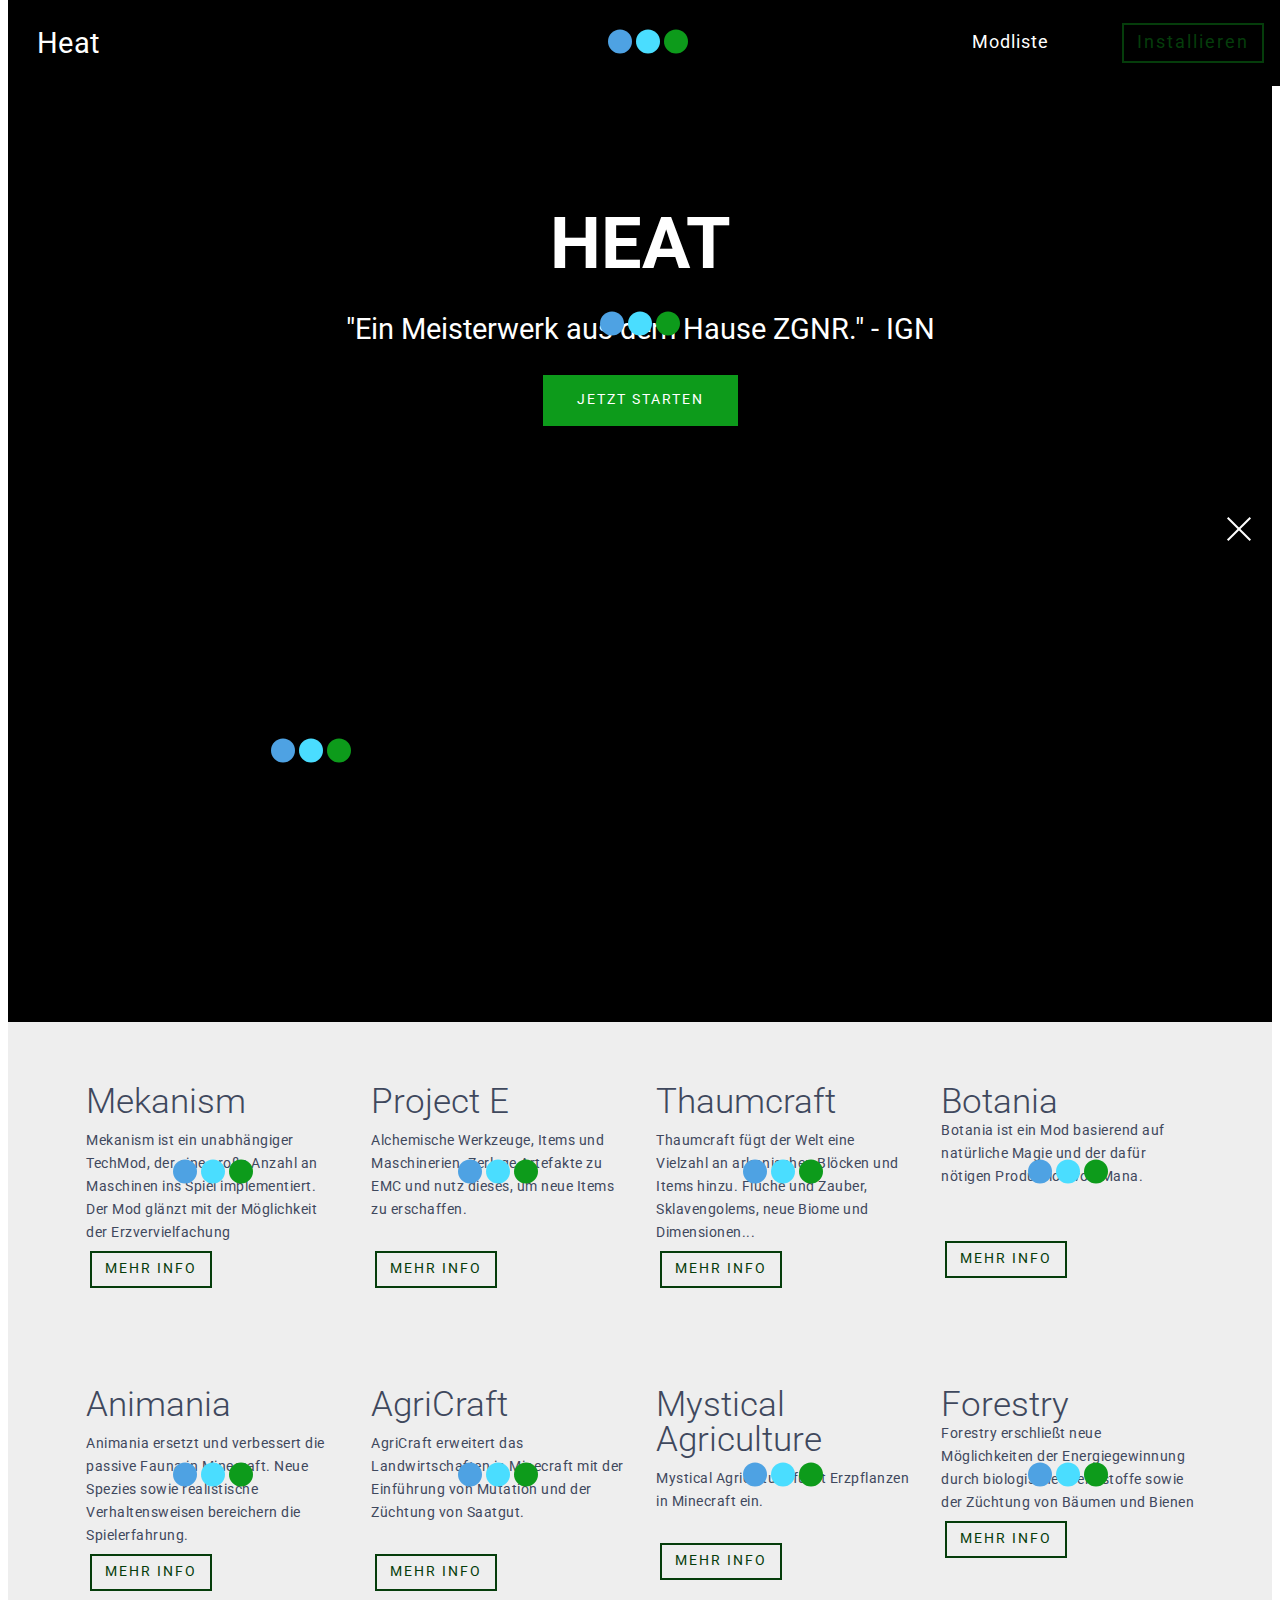
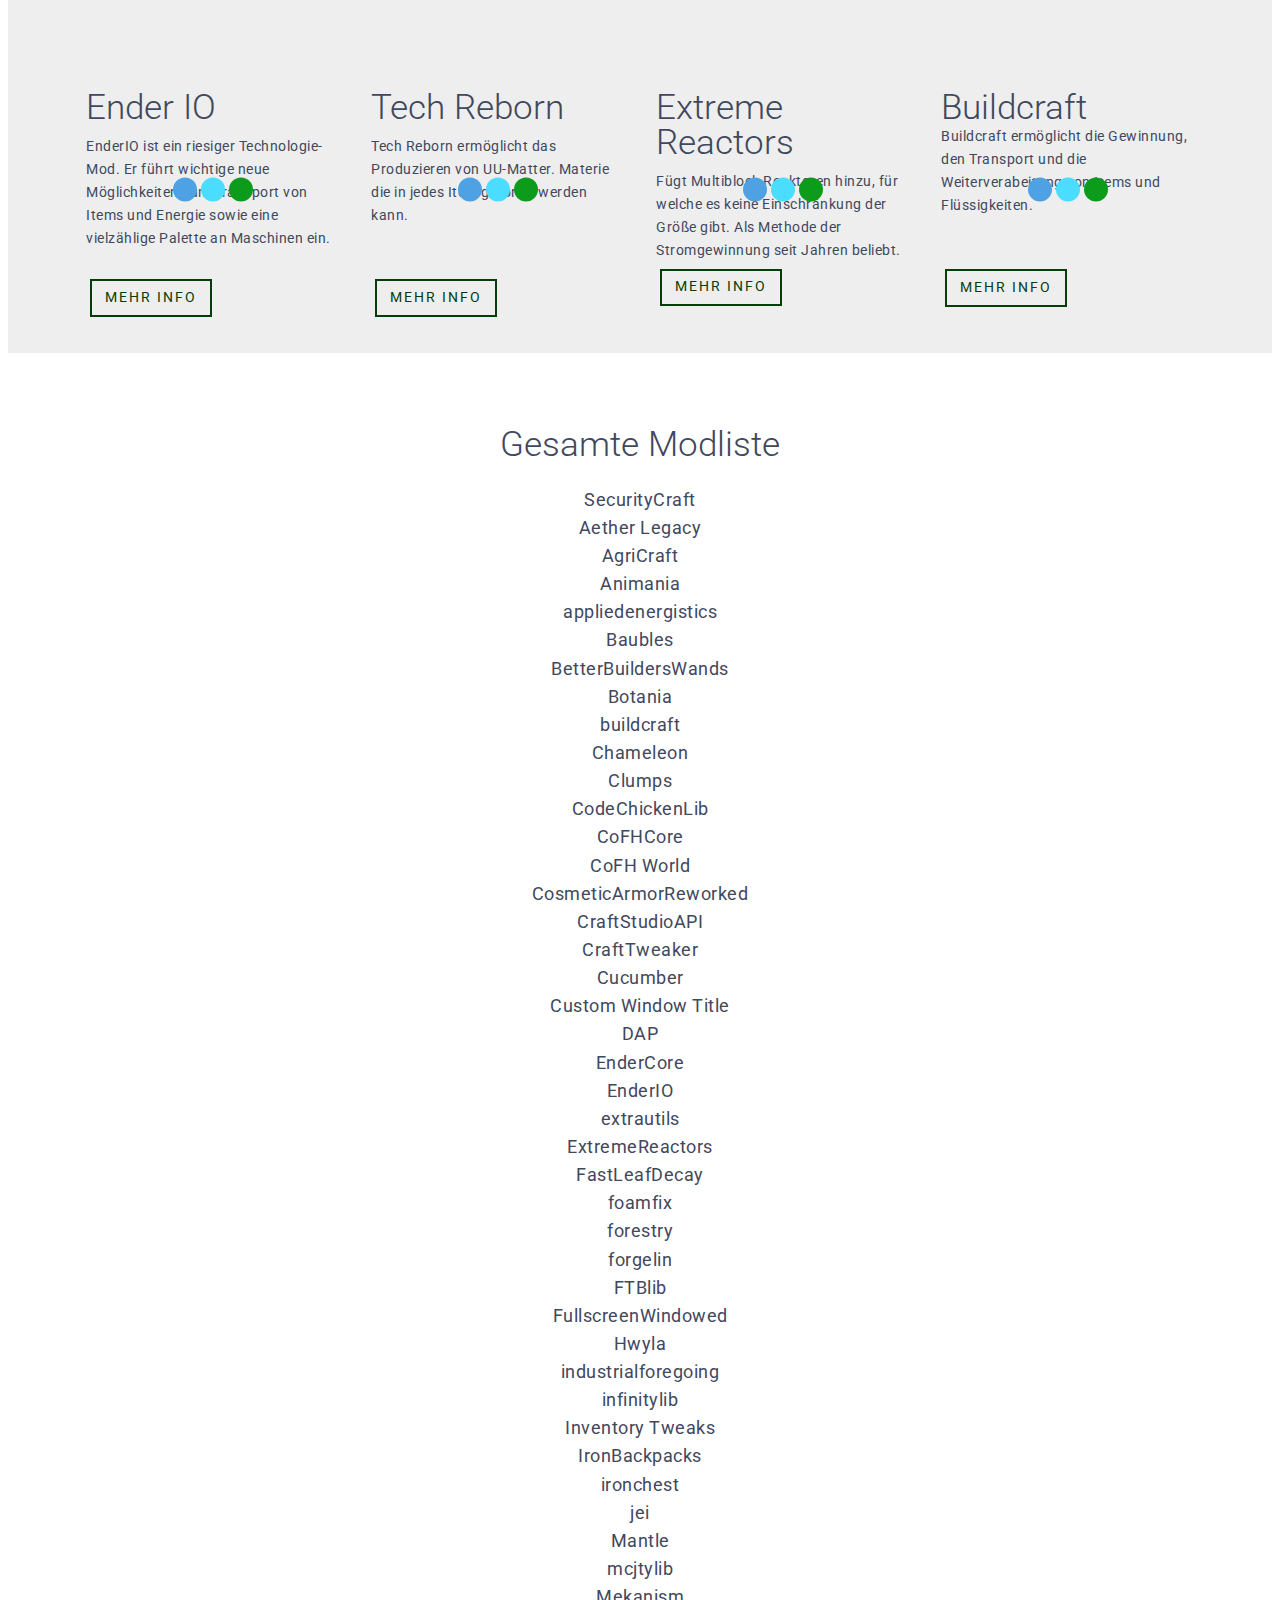
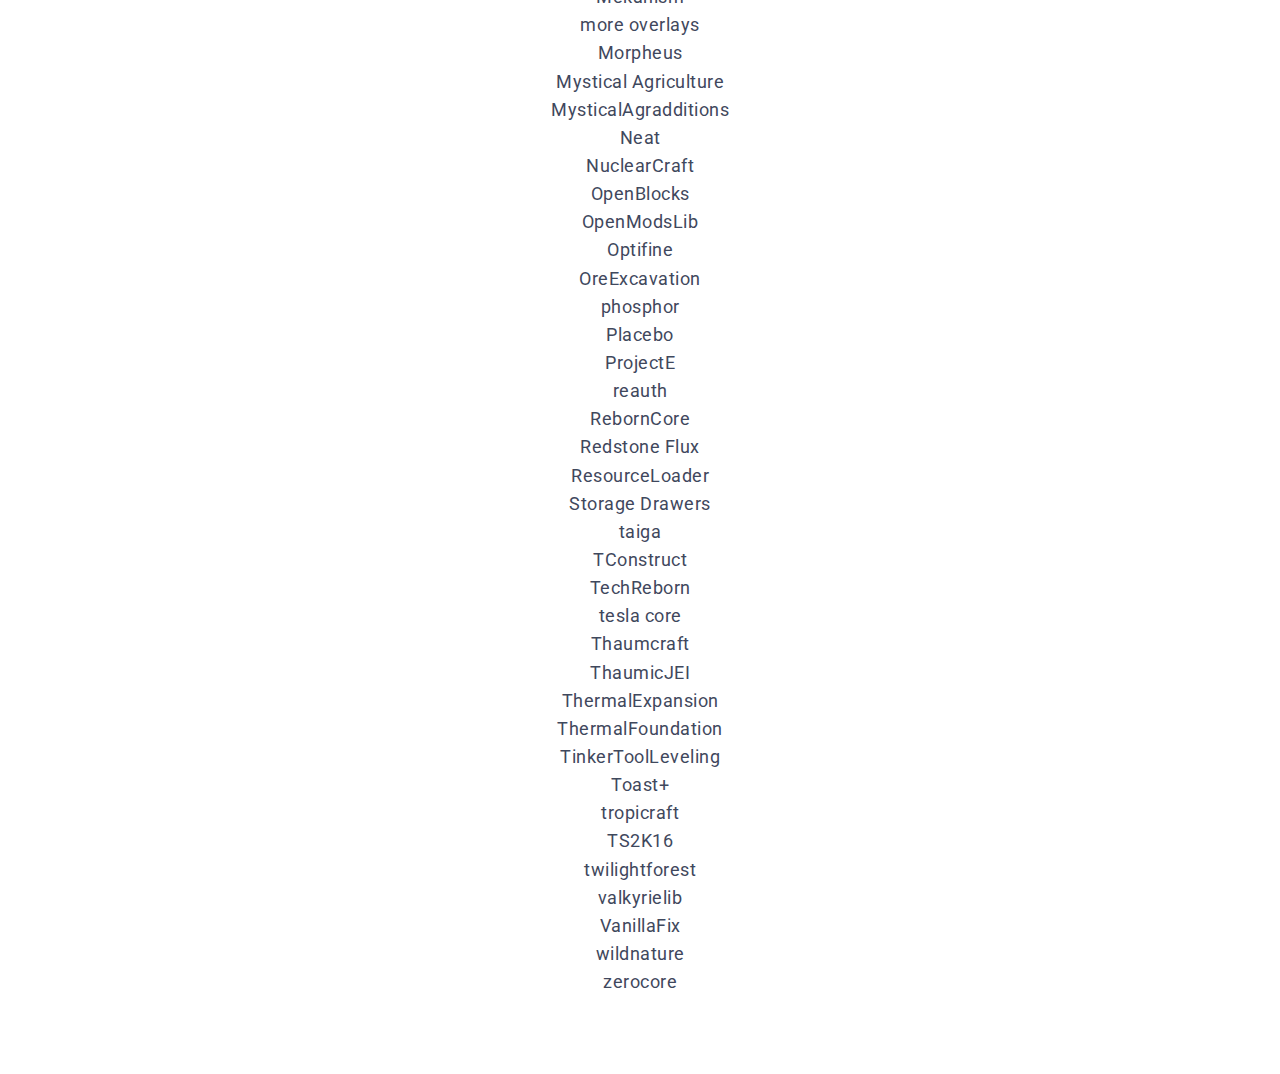
==== commit 8088e8e7: "create github pages" ====
--- a/index.html
+++ b/index.html
@@ -1,499 +1,636 @@
 <!DOCTYPE html>
-<html  >
+<html amp >
 <head>
   <!-- Site made with Mobirise Website Builder v4.12.3, https://mobirise.com -->
   <meta charset="UTF-8">
   <meta http-equiv="X-UA-Compatible" content="IE=edge">
   <meta name="generator" content="Mobirise v4.12.3, mobirise.com">
   <meta name="viewport" content="width=device-width, initial-scale=1, minimum-scale=1">
-  <link rel="shortcut icon" href="assets/images/zgnr-logo-white.png" type="image/x-icon">
+  <link rel="shortcut icon" href="assets/images/zgnr-logo-green-90x90.png" type="image/x-icon">
   <meta name="description" content="">
-  
+  <meta name="amp-script-src" content="">
   
   <title>Home</title>
-  <link rel="stylesheet" href="assets/web/assets/mobirise-icons/mobirise-icons.css">
-  <link rel="stylesheet" href="assets/bootstrap/css/bootstrap.min.css">
-  <link rel="stylesheet" href="assets/bootstrap/css/bootstrap-grid.min.css">
-  <link rel="stylesheet" href="assets/bootstrap/css/bootstrap-reboot.min.css">
-  <link rel="stylesheet" href="assets/socicon/css/styles.css">
-  <link rel="stylesheet" href="assets/tether/tether.min.css">
-  <link rel="stylesheet" href="assets/dropdown/css/style.css">
-  <link rel="stylesheet" href="assets/theme/css/style.css">
-  <link rel="preload" as="style" href="assets/mobirise/css/mbr-additional.css"><link rel="stylesheet" href="assets/mobirise/css/mbr-additional.css" type="text/css">
   
+<link rel="canonical" href="https://fetigepomes.github.io/">
+ <style amp-boilerplate>body{-webkit-animation:-amp-start 8s steps(1,end) 0s 1 normal both;-moz-animation:-amp-start 8s steps(1,end) 0s 1 normal both;-ms-animation:-amp-start 8s steps(1,end) 0s 1 normal both;animation:-amp-start 8s steps(1,end) 0s 1 normal both}@-webkit-keyframes -amp-start{from{visibility:hidden}to{visibility:visible}}@-moz-keyframes -amp-start{from{visibility:hidden}to{visibility:visible}}@-ms-keyframes -amp-start{from{visibility:hidden}to{visibility:visible}}@-o-keyframes -amp-start{from{visibility:hidden}to{visibility:visible}}@keyframes -amp-start{from{visibility:hidden}to{visibility:visible}}</style>
+<noscript><style amp-boilerplate>body{-webkit-animation:none;-moz-animation:none;-ms-animation:none;animation:none}</style></noscript>
+<link href="https://fonts.googleapis.com/css?family=Roboto:100,100i,300,300i,400,400i,500,500i,700,700i,900,900i&display=swap" rel="stylesheet">
+ 
+ <style amp-custom> 
+div,span,h1,h2,h3,h4,h5,h6,p,blockquote,a,ol,ul,li,figcaption,textarea,input{font: inherit;}*{-webkit-box-sizing: border-box;box-sizing: border-box;outline: none;}*:focus{outline: none;}body{position: relative;font-style: normal;line-height: 1;color: #3f485d;}section{background-color: #eeeeee;background-position: 50% 50%;background-repeat: no-repeat;background-size: cover;overflow: hidden;padding: 30px 0;}h1,h2,h3,h4,h5,h6{margin: 0;padding: 0;}p,li,blockquote{letter-spacing: 0.5px;line-height: 1.7;}ul,ol,blockquote,p{margin-bottom: 0;margin-top: 0;}a{cursor: pointer;}a,a:hover{text-decoration: none;}a.mbr-iconfont:hover{text-decoration: none;}h1,h2,h3,h4,h5,h6,.display-1,.display-2,.display-4,.display-5,.display-7{word-break: break-word;word-wrap: break-word;}b,strong{font-weight: bold;}blockquote{padding: 10px 0 10px 20px;position: relative;border-left: 3px solid;}input:-webkit-autofill,input:-webkit-autofill:hover,input:-webkit-autofill:focus,input:-webkit-autofill:active{-webkit-transition-delay: 9999s;transition-delay: 9999s;-webkit-transition-property: background-color,color;-o-transition-property: background-color,color;transition-property: background-color,color;}html,body{height: auto;min-height: 100vh;}.mbr-section-title{margin: 0;padding: 0;font-style: normal;line-height: 1.2;width: 100%;}.mbr-section-subtitle{line-height: 1.3;width: 100%;}.mbr-text{font-style: normal;line-height: 1.6;width: 100%;}.mbr-white{color: #ffffff;}.mbr-black{color: #000000;}.align-left{text-align: left;}.align-left .list-item{justify-content: flex-start;}.align-center{text-align: center;}.align-center .list-item{justify-content: center;}.align-right{text-align: right;}.align-right .list-item{justify-content: flex-end;}@media (max-width: 767px){.align-left,.align-center,.align-right{text-align: center;}.align-left .list-item,.align-center .list-item,.align-right .list-item{justify-content: center;}}.mbr-light{font-weight: 300;}.mbr-regular{font-weight: 400;}.mbr-semibold{font-weight: 500;}.mbr-bold{font-weight: 700;}.icons-list a{margin: 0 1rem 0 0;}.icons-list a:last-child{margin: 0;}.mbr-figure{align-self: center;}.hidden{visibility: hidden;}.super-hide{display: none;}.inactive{-webkit-user-select: none;-moz-user-select: none;-ms-user-select: none;user-select: none;pointer-events: none;-webkit-user-drag: none;user-drag: none;}.mbr-overlay{position: absolute;bottom: 0;left: 0;right: 0;top: 0;z-index: 0;}.map-placeholder{display: none;}.google-map,.google-map iframe{position: relative;width: 100%;height: 400px;}amp-img{width: 100%;}amp-img img{max-height: 100%;max-width: 100%;}img.mbr-temp{width: 100%;}.rounded{border-radius: 50%;}.is-builder .nodisplay + img[async],.is-builder .nodisplay + img[decoding="async"],.is-builder amp-img > a + img[async],.is-builder amp-img > a + img[decoding="async"]{display: none;}html:not(.is-builder) amp-img > a{position: absolute;top: 0;bottom: 0;left: 0;right: 0;z-index: 1;}.is-builder .temp-amp-sizer{position: absolute;}.is-builder amp-youtube .temp-amp-sizer,.is-builder amp-vimeo .temp-amp-sizer{position: static;}.mobirise-spinner{position: absolute;top: 50%;left: 40%;margin-left: 10%;-webkit-transform: translate3d(-50%,-50%,0);z-index: 4;}.mobirise-spinner em{width: 24px;height: 24px;background: #3ac;border-radius: 100%;display: inline-block;-webkit-animation: slide 1s infinite;}.mobirise-spinner em:nth-child(1){-webkit-animation-delay: 0.1s;}.mobirise-spinner em:nth-child(2){-webkit-animation-delay: 0.2s;}.mobirise-spinner em:nth-child(3){-webkit-animation-delay: 0.3s;}@-moz-keyframes slide{0%{-webkit-transform: scale(1);}50%{opacity: 0.3;-webkit-transform: scale(2);}100%{-webkit-transform: scale(1);}}@-webkit-keyframes slide{0%{-webkit-transform: scale(1);}50%{opacity: 0.3;-webkit-transform: scale(2);}100%{-webkit-transform: scale(1);}}@-o-keyframes slide{0%{-webkit-transform: scale(1);}50%{opacity: 0.3;-webkit-transform: scale(2);}100%{-webkit-transform: scale(1);}}@keyframes slide{0%{-webkit-transform: scale(1);}50%{opacity: 0.3;-webkit-transform: scale(2);}100%{-webkit-transform: scale(1);}}.mobirise-loader .amp-active > div{display: none;}.mbr-flex{display: flex;}.flex-wrap{flex-wrap: wrap;}.mbr-jc-s{justify-content: flex-start;}.mbr-jc-c{justify-content: center;}.mbr-jc-e{justify-content: flex-end;}.mbr-row-reverse{flex-direction: row-reverse;}.mbr-column{flex-direction: column;}amp-img,img{height: 100%;width: 100%;}.hidden-slide{display: none;}.visible-slide{display: flex;}.iconfont-wrapper{display: inline-block;}section,.container,.container-fluid{position: relative;word-wrap: break-word;}.mbr-fullscreen .mbr-overlay{min-height: 100vh;}.mbr-fullscreen{display: flex;align-items: center;height: 100vh;min-height: 100vh;padding: 3rem 0;}.container{padding: 0 1rem;width: 100%;margin-right: auto;margin-left: auto;}@media (max-width: 767px){.container{max-width: 540px;}} @media (min-width: 768px){.container{max-width: 720px;}} @media (min-width: 992px){.container{max-width: 960px;}} @media (min-width: 1200px){.container{max-width: 1140px;}}.container-fluid{width: 100%;padding: 0 1rem;}.btn{position: relative;font-weight: 400;margin: 0.4rem 0.5rem;border: 2px solid;font-style: normal;white-space: normal;transition: all 0.3s ease-in-out,box-shadow 2s ease-in-out,-webkit-box-shadow 2s ease-in-out;display: inline-flex;align-items: center;justify-content: center;word-break: break-word;line-height: 1;letter-spacing: 2px;}.btn-form{padding: 1rem 2rem;}.btn-form:hover{cursor: pointer;}.btn{padding: 1rem 2rem;border-radius: 0px;}.btn-sm{padding: 0.6rem 0.8rem;border-radius: 0px;}.btn-md{padding: 1rem 2rem;border-radius: 0px;}.btn-lg{padding: 1.2rem 3.2rem;border-radius: 0px;}form .btn,form .mbr-section-btn{margin: 0;}.note-popover .btn:after{display: none;}.mbr-section-btn{margin: 0 -0.25rem;font-size: 0;}nav .mbr-section-btn{margin-left: 0rem;margin-right: 0rem;}.btn .mbr-iconfont,.btn.btn-md .mbr-iconfont{cursor: pointer;margin: 0 0.8rem 0 0;}.btn-sm .mbr-iconfont{margin: 0 0.5rem 0 0;}[type="submit"]{-webkit-appearance: none;}section.menu{min-height: 70px;}.menu-container{display: flex;-webkit-box-pack: justify;-ms-flex-pack: justify;justify-content: space-between;align-items: center;min-height: 70px;}@media (max-width: 991px){.menu-container{max-width: 100%;padding: 0.5rem 1rem;}} @media (max-width: 767px){.menu-container{padding: 0.5rem 1rem;}}.navbar{z-index: 100;width: 100%;}.navbar-fixed-top{position: fixed;top: 0;}.navbar-brand{display: flex;align-items: center;word-break: break-word;z-index: 1;}.navbar-logo{margin: 0 0.8rem 0 0;}@media (max-width: 767px){.navbar-logo amp-img{max-height: 35px;max-width: 35px;}}.navbar-caption-wrap{display: flex;}.navbar .navbar-collapse{display: flex;-ms-flex-preferred-size: auto;flex-basis: auto;align-items: center;justify-content: flex-end;}@media (max-width: 991px){.navbar .navbar-collapse{display: none;position: absolute;top: 0;right: 0;height: 100vh;padding: 70px 2rem 1rem;z-index: 1;}}@media (max-width: 991px){.navbar.opened .navbar-collapse.show,.navbar.opened .navbar-collapse.collapsing{display: block;}.is-builder .navbar-collapse{position: fixed;}}.navbar-nav{list-style-type: none;display: flex;flex-wrap: wrap;padding-left: 0;min-width: 10rem;}@media (max-width: 991px){.navbar-nav{flex-direction: column;}} .navbar-nav .mbr-iconfont{margin: 0 0.2rem 0 0;}.nav-item{word-break: break-all;}.nav-link{display: flex;align-items: center;justify-content: center;}.nav-link,.navbar-caption{transition: all 0.2s;letter-spacing: 1px;}.nav-dropdown .dropdown-menu{min-width: 10rem;position: absolute;left: 0;padding: 1.25rem 0;}.nav-dropdown .dropdown-menu .dropdown-item{line-height: 2;display: flex;justify-content: center;align-items: center;padding: 0.25rem 1.5rem;white-space: nowrap;}.nav-dropdown .dropdown-menu .dropdown{position: relative;}.dropdown-menu .dropdown:hover > .dropdown-menu{opacity: 1;pointer-events: all;}.nav-dropdown .dropdown-submenu{top: 0;left: 100%;margin: 0;}.nav-item.dropdown{position: relative;}.nav-item.dropdown .dropdown-menu{opacity: 0;pointer-events: none;}.nav-item.dropdown:hover > .dropdown-menu{opacity: 1;pointer-events: all;}.link.dropdown-toggle:after{content: "";margin-left: 0.25rem;border-top: 0.35em solid;border-right: 0.35em solid transparent;border-left: 0.35em solid transparent;border-bottom: 0;}.navbar .dropdown.open > .dropdown-menu{display: block;}@media (max-width: 991px){.is-builder .nav-dropdown .dropdown-menu{position: relative;}.nav-dropdown .dropdown-submenu{left: 0;}.nav-dropdown .dropdown-menu .dropdown-item{padding: 0.25rem 1.5rem;margin: 0;justify-content: center;}.nav-dropdown .dropdown-menu .dropdown-item:after{right: auto;}.navbar.opened .dropdown-menu{top: 0;}.dropdown-toggle[data-toggle="dropdown-submenu"]:after{content: "";margin-left: 0.25rem;border-top: 0.35em solid;border-right: 0.35em solid transparent;border-left: 0.35em solid transparent;border-bottom: 0;top: 55%;}}.navbar-buttons{display: flex;flex-wrap: wrap;align-items: center;justify-content: center;}@media (max-width: 991px){.navbar-buttons{flex-direction: column;}}.menu-social-list{display: flex;align-items: center;justify-content: center;flex-wrap: wrap;}.menu-social-list a{margin: 0 0.5rem;}.menu-social-list a span{font-size: 1.5rem;}button.navbar-toggler{position: absolute;right: 20px;top: 25px;width: 31px;height: 20px;cursor: pointer;transition: all .2s;-ms-flex-item-align: center;-ms-grid-row-align: center;align-self: center;}.hamburger span{position: absolute;right: 0;width: 30px;height: 2px;border-right: 5px;}.hamburger span:nth-child(1){top: 0;transition: all .2s;}.hamburger span:nth-child(2){top: 8px;transition: all .15s;}.hamburger span:nth-child(3){top: 8px;transition: all .15s;}.hamburger span:nth-child(4){top: 16px;transition: all .2s;}nav.opened .navbar-toggler:not(.hide) .hamburger span:nth-child(4),nav.opened .navbar-toggler:not(.hide) .hamburger span:nth-child(1){top: 8px;width: 0;opacity: 0;right: 50%;transition: all .2s;}nav.opened .navbar-toggler:not(.hide) .hamburger span:nth-child(2){transform: rotate(-45deg);transition: all .25s;}nav.opened .navbar-toggler:not(.hide) .hamburger span:nth-child(3){transform: rotate(45deg);transition: all .25s;}.ampstart-btn.hamburger{position: absolute;top: 25px;right: 20px;margin-left: auto;height: 20px;width: 30px;background: none;border: none;cursor: pointer;z-index: 1000;}@media (min-width: 992px){.ampstart-btn,amp-sidebar{display: none;}.dropdown-menu .dropdown-toggle:after{content: "";border-bottom: 0.35em solid transparent;border-left: 0.35em solid;border-right: 0;border-top: 0.35em solid transparent;margin-left: 0.3rem;margin-top: -0.3077em;position: absolute;right: 1.1538em;top: 50%;}}.close-sidebar{width: 30px;height: 30px;position: relative;cursor: pointer;background-color: transparent;border: none;}.close-sidebar span{position: absolute;left: 0;width: 30px;height: 2px;border-right: 5px;top: 14px;}.close-sidebar span:nth-child(1){transform: rotate(-45deg);}.close-sidebar span:nth-child(2){transform: rotate(45deg);}.builder-sidebar{position: relative;height: 100vh;min-width: 10rem;z-index: 1030;padding: 1rem 2rem;max-width: 20rem;}.builder-sidebar .dropdown:hover > .dropdown-menu{position: relative;text-align: center;}section.sidebar-open:before{content: '';position: fixed;top: 0;bottom: 0;right: 0;left: 0;background-color: rgba(0,0,0,0.2);z-index: 1040;}.is-builder section.horizontal-menu .ampstart-btn{display: none;}.is-builder section.horizontal-menu .dropdown-menu{z-index: auto;opacity: 1;pointer-events: auto;}.is-builder .menu{overflow: visible;}#sidebar{background-color: transparent;}.card-title{margin: 0;}.card{position: relative;background-color: transparent;border: none;border-radius: 0;width: 100%;padding: 0 1rem;}@media (max-width: 767px){.card:not(.last-child){padding-bottom: 30px;}} .card .card-img{width: auto;border-radius: 0;}.card .card-wrapper{height: 100%;}@media (max-width: 767px){.card .card-wrapper{flex-direction: column;}} .card img{height: 100%;-o-object-fit: cover;object-fit: cover;-o-object-position: center;object-position: center;}.card-inner,.items-list{display: flex;flex-direction: column;}.items-list{list-style-type: none;padding: 0;}.items-list .list-item{padding: 1rem 2rem;}.card-head{padding: 1.5rem 2rem;}.card-price-wrap{padding: 1rem 2rem;}.card-button{padding: 1rem;margin: 0;}.timeline-wrap{position: relative;}.timeline-wrap .iconBackground{position: absolute;left: 50%;width: 20px;height: 20px;line-height: 30px;text-align: center;border-radius: 50%;font-size: 30px;display: inline-block;background-color: #000000;top: 20px;margin: 0 0 0 -10px;}@media (max-width: 767px){.timeline-wrap .iconBackground{left: 0;}}.separline{position: relative;}@media (max-width: 767px){.separline:not(.last-child){padding-bottom: 2rem;}} .separline:before{position: absolute;content: "";width: 2px;background-color: #000000;left: calc(50% - 1px);height: calc(100% - 20px);top: 40px;}@media (max-width: 767px){.separline:before{left: 0;}}.gallery-img-wrap{position: relative;height: 100%;}.gallery-img-wrap:hover{cursor: pointer;}.gallery-img-wrap:hover .icon-wrap,.gallery-img-wrap:hover .caption-on-hover{opacity: 1;}.gallery-img-wrap:hover:after{opacity: .5;}.gallery-img-wrap amp-img{height: 100%;}.gallery-img-wrap:after{content: "";position: absolute;top: 0;bottom: 0;left: 0;right: 0;background: #000;opacity: 0;transition: opacity 0.2s;pointer-events: none;}.gallery-img-wrap .icon-wrap,.gallery-img-wrap .img-caption{z-index: 3;pointer-events: none;position: absolute;}.gallery-img-wrap .icon-wrap,.gallery-img-wrap .caption-on-hover{opacity: 0;transition: opacity 0.2s;}.gallery-img-wrap .icon-wrap{left: 50%;top: 50%;transform: translate(-50%,-50%);background-color: #fff;padding: .5rem;border-radius: 50%;}.gallery-img-wrap .amp-iconfont{color: #000;font-size: 1rem;width: 1rem;display: block;}.gallery-img-wrap .img-caption{left: 0;right: 0;}.gallery-img-wrap .img-caption.caption-top{top: 0;}.gallery-img-wrap .img-caption.caption-bottom{bottom: 0;}.gallery-img-wrap .img-caption:not(.caption-on-hover):after{content: "";position: absolute;top: 0;left: 0;right: 0;height: 100%;transition: opacity 0.2s;z-index: -1;pointer-events: none;}@media (max-width: 767px){.gallery-img-wrap:after,.gallery-img-wrap:hover:after,.gallery-img-wrap .icon-wrap{display: none;}.gallery-img-wrap .caption-on-hover{opacity: 1;}}.is-builder .gallery-img-wrap .icon-wrap,.is-builder .gallery-img-wrap .img-caption > *{pointer-events: all;}.amp-carousel-button,.dots-wrapper .dots span{transition: all 0.4s;cursor: pointer;outline: none;}.amp-carousel-button{width: 50px;height: 50px;border-radius: 50%;}.dots-wrapper .dots{display: inline-block;margin: 4px 8px;}.dots-wrapper .dots span{display: block;border-radius: 12px;height: 24px;width: 24px;background-color: #ffffff;border: 10px solid #cccccc;opacity: 0.5;}.dots-wrapper .dots span.current{width: 40px;}.dots-wrapper .dots span:hover,.dots-wrapper .dots span.current{opacity: 1;}.amp-carousel-button-next:after{right: 1rem;}.amp-carousel-button-prev:after{left: 1rem;}button.btn-img{cursor: pointer;}.is-builder .preview button.btn-img{opacity: 0.5;position: relative;pointer-events: none;}amp-image-lightbox,.lightbox{background: rgba(0,0,0,0.8);display: flex;flex-wrap: wrap;align-items: center;justify-content: center;width: 100%;height: 100%;overflow: auto;}amp-image-lightbox a.control,.lightbox a.control{position: absolute;cursor: default;top: 0;right: 0;}amp-image-lightbox .close,.lightbox .close{background: none;border: none;position: absolute;top: 16px;right: 16px;height: 32px;width: 32px;cursor: pointer;z-index: 1000;}amp-image-lightbox .close:before,amp-image-lightbox .close:after,.lightbox .close:before,.lightbox .close:after{position: absolute;top: 0;right: 16px;content: ' ';height: 32px;width: 2px;background-color: #fff;}amp-image-lightbox .close:before,.lightbox .close:before{transform: rotate(45deg);}amp-image-lightbox .close:after,.lightbox .close:after{transform: rotate(-45deg);}amp-image-lightbox .video-block,.lightbox .video-block{width: 100%;}div[submit-success] > *,div[submit-error] > *{padding: 15px;margin-bottom: 1rem;}.form-block{z-index: 1;background-color: transparent;padding: 30px;position: relative;overflow: hidden;}.form-block .mbr-overlay{z-index: -1;}@media (max-width: 991px){.form-block{padding: 15px;}}form input,form textarea,form select{padding: 15px 0.5rem;line-height: 1.45;width: 100%;background: #ffffff;border-width: 1px;border-style: solid;border-color: #767676;border-radius: 0;color: #000000;}form input[type="checkbox"],form input[type="radio"]{border: none;background: none;width: auto;}form .field{padding-bottom: 0.5rem;padding-top: 0.5rem;}form textarea.field-input{height: 200px;}form .fieldset{display: flex;justify-content: center;flex-wrap: wrap;align-items: center;}textarea[type="hidden"]{display: none;}.form-check{margin-bottom: 0;}.form-check-label{padding-left: 0;}.form-check-input{position: relative;margin: 4px;}.form-check-inline{display: inline-flex;align-items: center;padding-left: 0;margin-right: .75rem;}.mbr-row,.mbr-form-row{display: -webkit-box;display: -ms-flexbox;display: flex;-ms-flex-wrap: wrap;flex-wrap: wrap;margin-left: -1rem;margin-right: -1rem;}.mbr-form-row{margin-left: -0.5rem;margin-right: -0.5rem;}.mbr-form-row > [class*="mbr-col"]{padding-left: 0.5rem;padding-right: 0.5rem;}@media (max-width: 767px){.mbr-col,.mbr-col-auto{padding-right: 1rem;padding-left: 1rem;}.mbr-col-sm-12{-ms-flex: 0 0 100%;-webkit-box-flex: 0;flex: 0 0 100%;max-width: 100%;padding-right: 1rem;padding-left: 1rem;}}@media (min-width: 768px){.mbr-col,.mbr-col-auto{padding-right: 1rem;padding-left: 1rem;}.mbr-col-md-2{-ms-flex: 0 0 16.6666666667%;-webkit-box-flex: 0;flex: 0 0 16.6666666667%;max-width: 16.6666666667%;padding-right: 1rem;padding-left: 1rem;}.mbr-col-md-3{-ms-flex: 0 0 25%;-webkit-box-flex: 0;flex: 0 0 25%;max-width: 25%;padding-right: 1rem;padding-left: 1rem;}.mbr-col-md-4{-ms-flex: 0 0 33.3333333333%;-webkit-box-flex: 0;flex: 0 0 33.3333333333%;max-width: 33.3333333333%;padding-right: 1rem;padding-left: 1rem;}.mbr-col-md-5{-ms-flex: 0 0 41.6666666667%;-webkit-box-flex: 0;flex: 0 0 41.6666666667%;max-width: 41.6666666667%;padding-right: 1rem;padding-left: 1rem;}.mbr-col-md-6{-ms-flex: 0 0 50%;-webkit-box-flex: 0;flex: 0 0 50%;max-width: 50%;padding-right: 1rem;padding-left: 1rem;}.mbr-col-md-7{-ms-flex: 0 0 58.3333333333%;-webkit-box-flex: 0;flex: 0 0 58.3333333333%;max-width: 58.3333333333%;padding-right: 1rem;padding-left: 1rem;}.mbr-col-md-8{-ms-flex: 0 0 66.6666666667%;-webkit-box-flex: 0;flex: 0 0 66.6666666667%;max-width: 66.6666666667%;padding-right: 1rem;padding-left: 1rem;}.mbr-col-md-10{-ms-flex: 0 0 83.3333333333%;-webkit-box-flex: 0;flex: 0 0 83.3333333333%;max-width: 83.3333333333%;padding-right: 1rem;padding-left: 1rem;}.mbr-col-md-12{-ms-flex: 0 0 100%;-webkit-box-flex: 0;flex: 0 0 100%;max-width: 100%;padding-right: 1rem;padding-left: 1rem;}}.mbr-col{-ms-flex: 1 1 auto;-webkit-box-flex: 1;flex: 1 1 auto;max-width: 100%;}.mbr-col-auto{-ms-flex: 0 0 auto;flex: 0 0 auto;width: auto;}@media (min-width: 992px){.mbr-col,.mbr-col-auto{padding-right: 1rem;padding-left: 1rem;}.mbr-col-lg-2{-ms-flex: 0 0 16.6666666667%;-webkit-box-flex: 0;flex: 0 0 16.6666666667%;max-width: 16.6666666667%;padding-right: 1rem;padding-left: 1rem;}.mbr-col-lg-3{-ms-flex: 0 0 25%;-webkit-box-flex: 0;flex: 0 0 25%;max-width: 25%;padding-right: 1rem;padding-left: 1rem;}.mbr-col-lg-4{-ms-flex: 0 0 33.3333333333%;-webkit-box-flex: 0;flex: 0 0 33.3333333333%;max-width: 33.3333333333%;padding-right: 1rem;padding-left: 1rem;}.mbr-col-lg-5{-ms-flex: 0 0 41.6666666667%;-webkit-box-flex: 0;flex: 0 0 41.6666666667%;max-width: 41.6666666667%;padding-right: 1rem;padding-left: 1rem;}.mbr-col-lg-6{-ms-flex: 0 0 50%;-webkit-box-flex: 0;flex: 0 0 50%;max-width: 50%;padding-right: 1rem;padding-left: 1rem;}.mbr-col-lg-7{-ms-flex: 0 0 58.3333333333%;-webkit-box-flex: 0;flex: 0 0 58.3333333333%;max-width: 58.3333333333%;padding-right: 1rem;padding-left: 1rem;}.mbr-col-lg-8{-ms-flex: 0 0 66.6666666667%;-webkit-box-flex: 0;flex: 0 0 66.6666666667%;max-width: 66.6666666667%;padding-right: 1rem;padding-left: 1rem;}.mbr-col-lg-9{-ms-flex: 0 0 75%;-webkit-box-flex: 0;flex: 0 0 75%;max-width: 75%;padding-right: 1rem;padding-left: 1rem;}.mbr-col-lg-10{-ms-flex: 0 0 83.3333333333%;-webkit-box-flex: 0;flex: 0 0 83.3333333333%;max-width: 83.3333333333%;padding-right: 1rem;padding-left: 1rem;}.mbr-col-lg-12{-ms-flex: 0 0 100%;-webkit-box-flex: 0;flex: 0 0 100%;max-width: 100%;padding-right: 1rem;padding-left: 1rem;}}@media (min-width: 992px){.lg-pb{padding-bottom: 3rem;}}@media (max-width: 991px){.md-pb{padding-bottom: 3rem;}}.mbr-pt-1,.mbr-py-1{padding-top: 10px;}.mbr-pb-1,.mbr-py-1{padding-bottom: 10px;}.mbr-px-1{padding-left: 10px;padding-right: 10px;}.mbr-p-1{padding: 10px;}.mbr-pt-2,.mbr-py-2{padding-top: 1rem;}.mbr-pb-2,.mbr-py-2{padding-bottom: 1rem;}.mbr-px-2{padding-left: 1rem;padding-right: 1rem;}.mbr-p-2{padding: 1rem;}.mbr-pt-3,.mbr-py-3{padding-top: 25px;}.mbr-pb-3,.mbr-py-3{padding-bottom: 25px;}.mbr-px-3{padding-left: 25px;padding-right: 25px;}.mbr-p-3{padding: 25px;}.mbr-pt-4,.mbr-py-4{padding-top: 2rem;}.mbr-pb-4,.mbr-py-4{padding-bottom: 2rem;}.mbr-px-4{padding-left: 2rem;padding-right: 2rem;}.mbr-p-4{padding: 2rem;}.mbr-pt-5,.mbr-py-5{padding-top: 3rem;}.mbr-pb-5,.mbr-py-5{padding-bottom: 3rem;}.mbr-px-5{padding-left: 3rem;padding-right: 3rem;}.mbr-p-5{padding: 3rem;}@media (max-width: 991px){.mbr-py-4,.mbr-py-5{padding-top: 1rem;padding-bottom: 1rem;}.mbr-px-4,.mbr-px-5{padding-left: 1rem;padding-right: 1rem;}.mbr-p-3,.mbr-p-4,.mbr-p-5{padding: 1rem;}}.mbr-ml-auto{margin-left: auto;}.mbr-mr-auto{margin-right: auto;}.mbr-m-auto{margin: auto;}#scrollToTopMarker{position: absolute;width: 0px;height: 0px;top: 300px;}#scrollToTopButton{position: fixed;bottom: 25px;right: 25px;opacity: .4;z-index: 5000;font-size: 32px;height: 60px;width: 60px;border: none;border-radius: 3px;cursor: pointer;}#scrollToTopButton:focus{outline: none;}#scrollToTopButton a:before{content: '';position: absolute;height: 40%;top: 36%;width: 2px;left: calc(50% - 1px);}#scrollToTopButton a:after{content: '';position: absolute;border-top: 2px solid;border-right: 2px solid;width: 40%;height: 40%;left: calc(30% - 1px);bottom: 30%;transform: rotate(-45deg);}.is-builder #scrollToTopButton a:after{left: 30%;}a{font-style: normal;font-weight: 400;}@media (max-width: 767px){.mbr-section-btn,.mbr-section-title{text-align: center;}}
+body{font-family: Roboto;}blockquote{border-color: #4ea2e3;}div[submit-success] > *{background: #0d9b1b;color: #ffffff;}div[submit-error] > *{background: #a0a0a0;color: #ffffff;}.display-1{font-family: 'Roboto',sans-serif;font-size: 4.5rem;}.display-2{font-family: 'Roboto',sans-serif;font-size: 2.2rem;}.display-4{font-family: 'Roboto',sans-serif;font-size: 0.9rem;}.display-5{font-family: 'Roboto',sans-serif;font-size: 1.8rem;}.display-7{font-family: 'Roboto',sans-serif;font-size: 1.1rem;}.display-1 .mbr-iconfont-btn{font-size: 4.5rem;width: 4.5rem;}.display-2 .mbr-iconfont-btn{font-size: 2.2rem;width: 2.2rem;}.display-4 .mbr-iconfont-btn{font-size: 0.9rem;width: 0.9rem;}.display-5 .mbr-iconfont-btn{font-size: 1.8rem;width: 1.8rem;}.display-7 .mbr-iconfont-btn{font-size: 1.1rem;width: 1.1rem;}@media (max-width: 768px){.display-1{font-size: 3.6rem;font-size: calc( 2.225rem + (4.5 - 2.225) * ((100vw - 20rem) / (48 - 20)));line-height: calc( 1.4 * (2.225rem + (4.5 - 2.225) * ((100vw - 20rem) / (48 - 20))));}.display-2{font-size: 1.76rem;font-size: calc( 1.42rem + (2.2 - 1.42) * ((100vw - 20rem) / (48 - 20)));line-height: calc( 1.4 * (1.42rem + (2.2 - 1.42) * ((100vw - 20rem) / (48 - 20))));}.display-4{font-size: 0.72rem;font-size: calc( 0.965rem + (0.9 - 0.965) * ((100vw - 20rem) / (48 - 20)));line-height: calc( 1.4 * (0.965rem + (0.9 - 0.965) * ((100vw - 20rem) / (48 - 20))));}.display-5{font-size: 1.44rem;font-size: calc( 1.28rem + (1.8 - 1.28) * ((100vw - 20rem) / (48 - 20)));line-height: calc( 1.4 * (1.28rem + (1.8 - 1.28) * ((100vw - 20rem) / (48 - 20))));}}.bg-primary{background-color: #4ea2e3;}.bg-success{background-color: #0d9b1b;}.bg-info{background-color: #8282e7;}.bg-warning{background-color: #767676;}.bg-danger{background-color: #a0a0a0;}.btn-primary,.btn-primary:active,.btn-primary.active{background-color: #4ea2e3;border-color: #4ea2e3;color: #ffffff;}.btn-primary:hover,.btn-primary:focus,.btn-primary.focus{color: #ffffff;background-color: #1f7dc5;border-color: #1f7dc5;}.btn-primary.disabled,.btn-primary:disabled{color: #ffffff;background-color: #1f7dc5;border-color: #1f7dc5;}.btn-secondary,.btn-secondary:active,.btn-secondary.active{background-color: #4addff;border-color: #4addff;color: #003c4a;}.btn-secondary:hover,.btn-secondary:focus,.btn-secondary.focus{color: #003c4a;background-color: #00cdfd;border-color: #00cdfd;}.btn-secondary.disabled,.btn-secondary:disabled{color: #003c4a;background-color: #00cdfd;border-color: #00cdfd;}.btn-info,.btn-info:active,.btn-info.active{background-color: #8282e7;border-color: #8282e7;color: #ffffff;}.btn-info:hover,.btn-info:focus,.btn-info.focus{color: #ffffff;background-color: #4242db;border-color: #4242db;}.btn-info.disabled,.btn-info:disabled{color: #ffffff;background-color: #4242db;border-color: #4242db;}.btn-success,.btn-success:active,.btn-success.active{background-color: #0d9b1b;border-color: #0d9b1b;color: #ffffff;}.btn-success:hover,.btn-success:focus,.btn-success.focus{color: #ffffff;background-color: #07540f;border-color: #07540f;}.btn-success.disabled,.btn-success:disabled{color: #ffffff;background-color: #07540f;border-color: #07540f;}.btn-warning,.btn-warning:active,.btn-warning.active{background-color: #767676;border-color: #767676;color: #ffffff;}.btn-warning:hover,.btn-warning:focus,.btn-warning.focus{color: #ffffff;background-color: #505050;border-color: #505050;}.btn-warning.disabled,.btn-warning:disabled{color: #ffffff;background-color: #505050;border-color: #505050;}.btn-danger,.btn-danger:active,.btn-danger.active{background-color: #a0a0a0;border-color: #a0a0a0;color: #ffffff;}.btn-danger:hover,.btn-danger:focus,.btn-danger.focus{color: #ffffff;background-color: #7a7a7a;border-color: #7a7a7a;}.btn-danger.disabled,.btn-danger:disabled{color: #ffffff;background-color: #7a7a7a;border-color: #7a7a7a;}.btn-black,.btn-black:active,.btn-black.active{background-color: #333333;border-color: #333333;color: #ffffff;}.btn-black:hover,.btn-black:focus,.btn-black.focus{color: #ffffff;background-color: #0d0d0d;border-color: #0d0d0d;}.btn-black.disabled,.btn-black:disabled{color: #ffffff;background-color: #0d0d0d;border-color: #0d0d0d;}.btn-white,.btn-white:active,.btn-white.active{background-color: #ffffff;border-color: #ffffff;color: #808080;}.btn-white:hover,.btn-white:focus,.btn-white.focus{color: #808080;background-color: #d9d9d9;border-color: #d9d9d9;}.btn-white.disabled,.btn-white:disabled{color: #808080;background-color: #d9d9d9;border-color: #d9d9d9;}.btn-white,.btn-white:active,.btn-white.active{color: #333333;}.btn-white:hover,.btn-white:focus,.btn-white.focus{color: #333333;}.btn-white.disabled,.btn-white:disabled{color: #333333;}.btn-primary-outline,.btn-primary-outline:active,.btn-primary-outline.active{background: none;border-color: #1c6faf;color: #1c6faf;}.btn-primary-outline:hover,.btn-primary-outline:focus,.btn-primary-outline.focus{color: #ffffff;background-color: #4ea2e3;border-color: #4ea2e3;}.btn-primary-outline.disabled,.btn-primary-outline:disabled{color: #ffffff;background-color: #4ea2e3;border-color: #4ea2e3;}.btn-secondary-outline,.btn-secondary-outline:active,.btn-secondary-outline.active{background: none;border-color: #00b8e3;color: #00b8e3;}.btn-secondary-outline:hover,.btn-secondary-outline:focus,.btn-secondary-outline.focus{color: #003c4a;background-color: #4addff;border-color: #4addff;}.btn-secondary-outline.disabled,.btn-secondary-outline:disabled{color: #003c4a;background-color: #4addff;border-color: #4addff;}.btn-info-outline,.btn-info-outline:active,.btn-info-outline.active{background: none;border-color: #2c2cd7;color: #2c2cd7;}.btn-info-outline:hover,.btn-info-outline:focus,.btn-info-outline.focus{color: #ffffff;background-color: #8282e7;border-color: #8282e7;}.btn-info-outline.disabled,.btn-info-outline:disabled{color: #ffffff;background-color: #8282e7;border-color: #8282e7;}.btn-success-outline,.btn-success-outline:active,.btn-success-outline.active{background: none;border-color: #053d0b;color: #053d0b;}.btn-success-outline:hover,.btn-success-outline:focus,.btn-success-outline.focus{color: #ffffff;background-color: #0d9b1b;border-color: #0d9b1b;}.btn-success-outline.disabled,.btn-success-outline:disabled{color: #ffffff;background-color: #0d9b1b;border-color: #0d9b1b;}.btn-warning-outline,.btn-warning-outline:active,.btn-warning-outline.active{background: none;border-color: #434343;color: #434343;}.btn-warning-outline:hover,.btn-warning-outline:focus,.btn-warning-outline.focus{color: #ffffff;background-color: #767676;border-color: #767676;}.btn-warning-outline.disabled,.btn-warning-outline:disabled{color: #ffffff;background-color: #767676;border-color: #767676;}.btn-danger-outline,.btn-danger-outline:active,.btn-danger-outline.active{background: none;border-color: #6d6d6d;color: #6d6d6d;}.btn-danger-outline:hover,.btn-danger-outline:focus,.btn-danger-outline.focus{color: #ffffff;background-color: #a0a0a0;border-color: #a0a0a0;}.btn-danger-outline.disabled,.btn-danger-outline:disabled{color: #ffffff;background-color: #a0a0a0;border-color: #a0a0a0;}.btn-black-outline,.btn-black-outline:active,.btn-black-outline.active{background: none;border-color: #000000;color: #000000;}.btn-black-outline:hover,.btn-black-outline:focus,.btn-black-outline.focus{color: #ffffff;background-color: #333333;border-color: #333333;}.btn-black-outline.disabled,.btn-black-outline:disabled{color: #ffffff;background-color: #333333;border-color: #333333;}.btn-white-outline,.btn-white-outline:active,.btn-white-outline.active{background: none;border-color: #ffffff;color: #ffffff;}.btn-white-outline:hover,.btn-white-outline:focus,.btn-white-outline.focus{color: #333333;background-color: #ffffff;border-color: #ffffff;}.text-primary{color: #4ea2e3;}.text-secondary{color: #4addff;}.text-success{color: #0d9b1b;}.text-info{color: #8282e7;}.text-warning{color: #767676;}.text-danger{color: #a0a0a0;}.text-white{color: #ffffff;}.text-black{color: #000000;}a.text-primary:hover,a.text-primary:focus{color: #1c6faf;}a.text-secondary:hover,a.text-secondary:focus{color: #00b8e3;}a.text-success:hover,a.text-success:focus{color: #053d0b;}a.text-info:hover,a.text-info:focus{color: #2c2cd7;}a.text-warning:hover,a.text-warning:focus{color: #434343;}a.text-danger:hover,a.text-danger:focus{color: #6d6d6d;}a.text-white:hover,a.text-white:focus{color: #b3b3b3;}a.text-black:hover,a.text-black:focus{color: #4d4d4d;}.alert-success{background-color: #0d9b1b;}.alert-info{background-color: #8282e7;}.alert-warning{background-color: #767676;}.alert-danger{background-color: #a0a0a0;}a,a:hover{color: #4ea2e3;}.mbr-plan-header.bg-primary .mbr-plan-subtitle,.mbr-plan-header.bg-primary .mbr-plan-price-desc{color: #feffff;}.mbr-plan-header.bg-success .mbr-plan-subtitle,.mbr-plan-header.bg-success .mbr-plan-price-desc{color: #39ee4b;}.mbr-plan-header.bg-info .mbr-plan-subtitle,.mbr-plan-header.bg-info .mbr-plan-price-desc{color: #ffffff;}.mbr-plan-header.bg-warning .mbr-plan-subtitle,.mbr-plan-header.bg-warning .mbr-plan-price-desc{color: #b6b6b6;}.mbr-plan-header.bg-danger .mbr-plan-subtitle,.mbr-plan-header.bg-danger .mbr-plan-price-desc{color: #e0e0e0;}.mobirise-spinner em:nth-child(1){background: #4ea2e3;}.mobirise-spinner em:nth-child(2){background: #4addff;}.mobirise-spinner em:nth-child(3){background: #0d9b1b;}#scrollToTopMarker{display: none;}#scrollToTopButton{background-color: #4ea2e3;}#scrollToTopButton a:before{background: #ffffff;}#scrollToTopButton a:after{border-top-color: #ffffff;border-right-color: #ffffff;}.cid-s1IZuknmyJ{min-height: 80px;}.cid-s1IZuknmyJ .brand-name{color: #ffffff;margin: 0;}.cid-s1IZuknmyJ .hamburger span,.cid-s1IZuknmyJ .close-sidebar span{background: #ffffff;}.cid-s1IZuknmyJ .nav-dropdown .dropdown-menu .dropdown-item{font-weight: 400;width: 100%;text-align: inherit;}.cid-s1IZuknmyJ .navbar{min-height: 80px;background: #000000;}@media (max-width: 991px){.cid-s1IZuknmyJ .navbar .navbar-brand{flex-shrink: initial;}}.cid-s1IZuknmyJ .navbar-brand{flex-shrink: 0;margin-right: 0;padding: 0;}@media (min-width: 992px){.cid-s1IZuknmyJ .navbar-expand-lg .navbar-nav .nav-link{padding: 0;}.cid-s1IZuknmyJ .navbar-nav .nav-link{margin: .667em 1em;}}.cid-s1IZuknmyJ .navbar-dropdown{padding: .5rem 0;}.cid-s1IZuknmyJ .builder-sidebar,.cid-s1IZuknmyJ .collapse,.cid-s1IZuknmyJ .navbar.navbar-expand-lg .dropdown .dropdown-menu{background-color: #000000;}@media (max-width: 991px){.cid-s1IZuknmyJ .navbar-nav a{padding: 0.5rem 0;margin: 0 0 10px;}}.cid-s1IZuknmyJ .close-sidebar:focus{outline: 2px auto #4ea2e3;}.cid-s1IZuknmyJ amp-img{height: 45px;width: 45px;}.cid-s1IZuknmyJ amp-img img{object-fit: contain;}.cid-s1IZxjYqSm{padding-top: 120px;padding-bottom: 45px;background-color: #000000;}.cid-s1IZxjYqSm .mbr-section-btn{margin-bottom: 20px;}.cid-s1IZxjYqSm amp-img{max-width: 0%;}.cid-s1IZxjYqSm amp-img img{object-fit: cover;}.cid-s1IZxjYqSm H1{color: #ffffff;}.cid-s1IZxjYqSm H3{color: #ffffff;text-align: center;}.cid-s1J1FeBlG3{padding-top: 105px;padding-bottom: 120px;background-color: #000000;}.cid-s1J1FeBlG3 .carousel,.cid-s1J1FeBlG3 .slider-box,.cid-s1J1FeBlG3 .carousel-img{height: 300px;width: 100%;}.cid-s1J1FeBlG3 img{object-fit: cover;}.cid-s1J1FeBlG3 .carousel-img{cursor: pointer;position: relative;}@media (min-width: 768px){.cid-s1J1FeBlG3 .carousel-img{max-width: 450px;}}@media (max-width: 767px){.cid-s1J1FeBlG3 .carousel-img{margin: 0;padding: 0;}.cid-s1J1FeBlG3 .amp-carousel-button{display: none;}}.cid-s1J1FeBlG3 amp-img:after,.cid-s1J1FeBlG3 .icon-wrap{position: absolute;opacity: 0;pointer-events: none;transition: opacity .3s;}.cid-s1J1FeBlG3 amp-img:after{content: "";right: 0;bottom: 0;left: 0;top: 0;background-color: #000000;}.cid-s1J1FeBlG3 .icon-wrap{width: 2.2rem;height: 2.2rem;left: 50%;top: 50%;transform: translate(-50%,-50%);}.cid-s1J1FeBlG3 .icon-wrap .amp-iconfont{font-size: 2.2rem;width: 2.2rem;color: #ffffff;}.cid-s1J1FeBlG3 .carousel-img:hover amp-img:after{opacity: 0.5;}.cid-s1J1FeBlG3 .carousel-img:hover .icon-wrap{opacity: 1;}.cid-s1J5o1bUyU{padding-top: 60px;padding-bottom: 60px;background-color: #ffffff;}.cid-s1J5o1bUyU .mbr-section-title{text-align: center;}.cid-s1J5o1bUyU .mbr-text{text-align: center;}
+.engine{position: absolute;text-indent: -2400px;text-align: center;padding: 0;top: 0;left: -2400px;}[class*="-iconfont"]{display: inline-flex;}</style>
+ 
+  <script async  src="https://cdn.ampproject.org/v0.js"></script>
+  <script async custom-element="amp-analytics" src="https://cdn.ampproject.org/v0/amp-analytics-0.1.js"></script>
+  <script async custom-element="amp-sidebar" src="https://cdn.ampproject.org/v0/amp-sidebar-0.1.js"></script>
+  <script async custom-element="amp-carousel" src="https://cdn.ampproject.org/v0/amp-carousel-0.1.js"></script>
+  <script async custom-element="amp-image-lightbox" src="https://cdn.ampproject.org/v0/amp-image-lightbox-0.1.js"></script>
   
   
 </head>
-<body>
-  <section class="menu cid-s1jNtJXE4z" once="menu" id="menu1-0">
-
-    
-
-    <nav class="navbar navbar-expand beta-menu navbar-dropdown align-items-center navbar-fixed-top navbar-toggleable-sm">
-        <button class="navbar-toggler navbar-toggler-right" type="button" data-toggle="collapse" data-target="#navbarSupportedContent" aria-controls="navbarSupportedContent" aria-expanded="false" aria-label="Toggle navigation">
-            <div class="hamburger">
+<body><amp-sidebar id="sidebar" class="cid-s1IZuknmyJ" layout="nodisplay" side="right">
+        <div class="builder-sidebar" id="builder-sidebar">
+            <button on="tap:sidebar.close" class="close-sidebar">
                 <span></span>
                 <span></span>
-                <span></span>
-                <span></span>
-            </div>
-        </button>
-        <div class="menu-logo">
-            <div class="navbar-brand">
-                <span class="navbar-logo">
-                    <a href="index.html">
-                         <img src="assets/images/zgnr-logo-white.png" alt="Mobirise" title="" style="height: 3.8rem;">
-                    </a>
-                </span>
-                <span class="navbar-caption-wrap"><a class="navbar-caption text-white display-4" href="https://mobirise.co"></a></span>
-            </div>
-        </div>
-        <div class="collapse navbar-collapse" id="navbarSupportedContent">
-            <ul class="navbar-nav nav-dropdown" data-app-modern-menu="true"><li class="nav-item"><a class="nav-link link text-white display-4" href="index.html#gallery5-a">
-                        </a></li><li class="nav-item"><a class="nav-link link text-white display-4" href="index.html#content4-z"><span class="mbri-pages mbr-iconfont mbr-iconfont-btn"></span>
-                        
-                        Modliste</a></li><li class="nav-item"><a class="nav-link link text-white display-4" href="page1.html"><span class="mbri-speed mbr-iconfont mbr-iconfont-btn"></span>
-                        Installation Guide</a></li><li class="nav-item"><a class="nav-link link text-white display-4" href="index.html#gallery5-a"><span class="mbri-sun2 mbr-iconfont mbr-iconfont-btn"></span>
-                        Galerie</a></li></ul>
-            <div class="navbar-buttons mbr-section-btn"><a class="btn btn-sm btn-primary display-4" href="https://drive.google.com/file/d/1DznPB4RrfNO3b73B4r-Fb4slzqvQ44vQ/view?usp=sharing" target="_blank">
-                    <span class="mbri-save mbr-iconfont mbr-iconfont-btn "></span>
-                    HERUNTERLADEN</a></div>
+            </button>
+        
+            
+            <ul class="navbar-nav nav-dropdown" data-app-modern-menu="true"><li class="nav-item">
+                    <a class="nav-link link text-white display-7" href="index.html#content2-8" aria-expanded="true">Modliste</a>
+                    
+                </li></ul>
+            
+            <div class="navbar-buttons mbr-section-btn align-center"><a class="btn btn-sm btn-success-outline display-7" href="https://drive.google.com/file/d/1DznPB4RrfNO3b73B4r-Fb4slzqvQ44vQ/view?usp=sharing" target="_blank">Installieren</a></div>
+      </div>
+    </amp-sidebar>
+  <section class="menu horizontal-menu cid-s1IZuknmyJ" id="menu2-0">
+
+    
+    
+
+    <nav class="navbar navbar-dropdown navbar-expand-lg navbar-fixed-top">
+       <div class="menu-container container-fluid"> 
+      <div class="navbar-brand">
+          <span class="navbar-logo">
+              <amp-img src="assets/images/zgnr-logo-green-90x90.png" layout="responsive" width="45" height="45" alt="Mobirise" class="mobirise-loader">
+                  <div placeholder="" class="placeholder">
+                                <div class="mobirise-spinner">
+                                    <em></em>
+                                    <em></em>
+                                    <em></em>
+                                </div></div>
+                  <a href="index.html"></a>
+              </amp-img>
+          </span>
+          <p class="brand-name mbr-fonts-style mbr-bold display-5"><a href="index.html" class="text-white">Heat</a></p>
+      </div>
+      <div class="collapse navbar-collapse" id="navbarSupportedContent">
+            
+            <ul class="navbar-nav nav-dropdown" data-app-modern-menu="true"><li class="nav-item">
+                    <a class="nav-link link text-white display-7" href="index.html#content2-8" aria-expanded="true">Modliste</a>
+                    
+                </li></ul>
+            
+            <div class="navbar-buttons mbr-section-btn align-center"><a class="btn btn-sm btn-success-outline display-7" href="https://drive.google.com/file/d/1DznPB4RrfNO3b73B4r-Fb4slzqvQ44vQ/view?usp=sharing" target="_blank">Installieren</a></div>
+      </div>
+      
+      <button on="tap:sidebar.toggle" class="ampstart-btn hamburger sticky-but">
+        <span></span>
+        <span></span>
+        <span></span>
+        <span></span>
+    </button>
         </div>
     </nav>
+
+  <!-- AMP plug -->
+    
+
 </section>
 
-<section class="engine"><a href="https://mobirise.info/i">web creation software</a></section><section class="cid-s1jUDEZMoQ mbr-fullscreen mbr-parallax-background" id="header2-8">
-
-    
-
-    <div class="mbr-overlay" style="opacity: 0.5; background-color: rgb(35, 35, 35);"></div>
-
-    <div class="container align-center">
-        <div class="row justify-content-md-center">
-            <div class="mbr-white col-md-10">
-                <h1 class="mbr-section-title mbr-bold pb-3 mbr-fonts-style display-1">
-                    ZGNR HEAT&nbsp;</h1>
-                
-                <p class="mbr-text pb-3 mbr-fonts-style display-5"><em>"Ein Meistwerk aus dem Hause ZGNR." - IGN</em></p>
-                <div class="mbr-section-btn"><a class="btn btn-md btn-primary display-4" href="index.html#content5-b">Mehr erfahren</a> 
-                    <a class="btn btn-md btn-white-outline display-4" href="https://discord.gg/8B32DYf">DISCORD</a></div>
+<section class="engine"><a href="https://mobirise.info/j">website templates</a></section><section class="header2 cid-s1IZxjYqSm" id="header2-1">
+
+    
+
+    <div class="container">
+        <div class="mbr-row mbr-jc-c">
+            <div class="mbr-col-lg-8 mbr-col-sm-12 mbr-col-md-12 mbr-flex mbr-column">
+                <h1 class="mbr-fonts-style align-center mbr-bold mbr-pt-1 mbr-pb-3 display-1">HEAT</h1>
+                <h3 class="mbr-fonts-style align-center mbr-pt-1 mbr-pb-3 display-5">"Ein Meisterwerk aus dem Hause ZGNR." - IGN</h3>
+                <div class="mbr-text align-center">
+                    
+                </div>
+                <div class="mbr-section-btn align-center"><a class="btn btn-md btn-success display-4" href="https://drive.google.com/file/d/1DznPB4RrfNO3b73B4r-Fb4slzqvQ44vQ/view?usp=sharing" target="_blank">JETZT STARTEN</a></div>
+                <amp-img src="assets/images/01.jpg" alt="Mobirise" width="24" height="16" layout="responsive" class="mobirise-loader mbr-m-auto align-center">
+                    <div placeholder="" class="placeholder">
+                                <div class="mobirise-spinner">
+                                    <em></em>
+                                    <em></em>
+                                    <em></em>
+                                </div></div>
+                    
+                </amp-img>
             </div>
         </div>
     </div>
-    <div class="mbr-arrow hidden-sm-down" aria-hidden="true">
-        <a href="#next">
-            <i class="mbri-down mbr-iconfont"></i>
+
+</section>
+
+<section class="slider2 slider cid-s1J1FeBlG3" id="slider2-5">
+
+    
+
+    <div class="container">
+        
+        <div class="slider-box"><amp-carousel class="carousel" height="300" layout="fixed-height" type="carousel"><div class="carousel-img mbr-col-sm-12">
+                    <amp-img class="mobirise-loader" src="assets/images/pic-1-900x506.jpg" alt="Mobirise" width="533.596837944664" layout="responsive" height="300" on="tap:lightbox1" role="button" tabindex="0">
+                        <div placeholder="" class="placeholder">
+                                <div class="mobirise-spinner">
+                                    <em></em>
+                                    <em></em>
+                                    <em></em>
+                                </div></div>
+                        
+                    </amp-img>
+                    <div class="icon-wrap" on="tap:lightbox1" role="button" tabindex="0">
+                        <span class="amp-iconfont mbri-search"><svg version="1.1" xmlns="http://www.w3.org/2000/svg" width="35" height="35" viewBox="0 0 32 32" fill="currentColor">
+
+<path d="M10.875 17.534l-10.024 10.002c-1.192 1.19-1.033 2.844-0.138 3.745s2.55 1.062 3.747-0.135l9.987-9.987c0.654-0.628-0.336-1.575-0.943-0.943l-9.987 9.987c-0.772 0.772-1.425 0.575-1.859 0.138s-0.627-1.101 0.135-1.862l10.024-10.002c0.56-0.56-0.336-1.549-0.943-0.943zM20.266 2.742c-1.925 0.259-3.756 1.212-5.083 2.807-0.569 0.684 0.435 1.564 1.026 0.854 2.219-2.667 6.095-3.188 8.94-1.203 0.729 0.509 1.492-0.585 0.763-1.094-1.702-1.187-3.721-1.624-5.646-1.365zM21.333 0c-5.883 0-10.667 4.783-10.667 10.667s4.784 10.667 10.667 10.667c5.883 0 10.667-4.783 10.667-10.667s-4.784-10.667-10.667-10.667zM21.333 1.333c5.163 0 9.333 4.171 9.333 9.333s-4.171 9.333-9.333 9.333c-5.163 0-9.333-4.171-9.333-9.333s4.171-9.333 9.333-9.333z"></path>
+</svg></span>
+                    </div>
+                </div><div class="carousel-img mbr-col-sm-12">
+                    <amp-img class="mobirise-loader" src="assets/images/pic-2-900x506.jpg" alt="Mobirise" width="533.596837944664" height="300" layout="responsive" on="tap:lightbox1" role="button" tabindex="0">
+                            <div placeholder="" class="placeholder">
+                                <div class="mobirise-spinner">
+                                    <em></em>
+                                    <em></em>
+                                    <em></em>
+                                </div></div>
+                            
+                    </amp-img>
+                    <div class="icon-wrap" on="tap:lightbox1" role="button" tabindex="0">
+                        <span class="amp-iconfont mbri-search"><svg version="1.1" xmlns="http://www.w3.org/2000/svg" width="35" height="35" viewBox="0 0 32 32" fill="currentColor">
+
+<path d="M10.875 17.534l-10.024 10.002c-1.192 1.19-1.033 2.844-0.138 3.745s2.55 1.062 3.747-0.135l9.987-9.987c0.654-0.628-0.336-1.575-0.943-0.943l-9.987 9.987c-0.772 0.772-1.425 0.575-1.859 0.138s-0.627-1.101 0.135-1.862l10.024-10.002c0.56-0.56-0.336-1.549-0.943-0.943zM20.266 2.742c-1.925 0.259-3.756 1.212-5.083 2.807-0.569 0.684 0.435 1.564 1.026 0.854 2.219-2.667 6.095-3.188 8.94-1.203 0.729 0.509 1.492-0.585 0.763-1.094-1.702-1.187-3.721-1.624-5.646-1.365zM21.333 0c-5.883 0-10.667 4.783-10.667 10.667s4.784 10.667 10.667 10.667c5.883 0 10.667-4.783 10.667-10.667s-4.784-10.667-10.667-10.667zM21.333 1.333c5.163 0 9.333 4.171 9.333 9.333s-4.171 9.333-9.333 9.333c-5.163 0-9.333-4.171-9.333-9.333s4.171-9.333 9.333-9.333z"></path>
+</svg></span>
+                    </div>
+                </div><div class="carousel-img mbr-col-sm-12">
+                    <amp-img class="mobirise-loader" src="assets/images/pic-3-900x506.jpg" alt="Mobirise" width="533.596837944664" height="300" layout="responsive" on="tap:lightbox1" role="button" tabindex="0">
+                        <div placeholder="" class="placeholder">
+                                <div class="mobirise-spinner">
+                                    <em></em>
+                                    <em></em>
+                                    <em></em>
+                                </div></div>
+                        
+                    </amp-img>
+                    <div class="icon-wrap" on="tap:lightbox1" role="button" tabindex="0">
+                        <span class="amp-iconfont mbri-search"><svg version="1.1" xmlns="http://www.w3.org/2000/svg" width="35" height="35" viewBox="0 0 32 32" fill="currentColor">
+
+<path d="M10.875 17.534l-10.024 10.002c-1.192 1.19-1.033 2.844-0.138 3.745s2.55 1.062 3.747-0.135l9.987-9.987c0.654-0.628-0.336-1.575-0.943-0.943l-9.987 9.987c-0.772 0.772-1.425 0.575-1.859 0.138s-0.627-1.101 0.135-1.862l10.024-10.002c0.56-0.56-0.336-1.549-0.943-0.943zM20.266 2.742c-1.925 0.259-3.756 1.212-5.083 2.807-0.569 0.684 0.435 1.564 1.026 0.854 2.219-2.667 6.095-3.188 8.94-1.203 0.729 0.509 1.492-0.585 0.763-1.094-1.702-1.187-3.721-1.624-5.646-1.365zM21.333 0c-5.883 0-10.667 4.783-10.667 10.667s4.784 10.667 10.667 10.667c5.883 0 10.667-4.783 10.667-10.667s-4.784-10.667-10.667-10.667zM21.333 1.333c5.163 0 9.333 4.171 9.333 9.333s-4.171 9.333-9.333 9.333c-5.163 0-9.333-4.171-9.333-9.333s4.171-9.333 9.333-9.333z"></path>
+</svg></span>
+                    </div>
+                </div><div class="carousel-img mbr-col-sm-12">
+                    <amp-img class="mobirise-loader" src="assets/images/pic-4-900x506.jpg" alt="Mobirise" width="533.596837944664" height="300" layout="responsive" on="tap:lightbox1" role="button" tabindex="0">
+                        <div placeholder="" class="placeholder">
+                                <div class="mobirise-spinner">
+                                    <em></em>
+                                    <em></em>
+                                    <em></em>
+                                </div></div>
+                        
+                    </amp-img>
+                    <div class="icon-wrap" on="tap:lightbox1" role="button" tabindex="0">
+                        <span class="amp-iconfont mbri-search"><svg version="1.1" xmlns="http://www.w3.org/2000/svg" width="35" height="35" viewBox="0 0 32 32" fill="currentColor">
+
+<path d="M10.875 17.534l-10.024 10.002c-1.192 1.19-1.033 2.844-0.138 3.745s2.55 1.062 3.747-0.135l9.987-9.987c0.654-0.628-0.336-1.575-0.943-0.943l-9.987 9.987c-0.772 0.772-1.425 0.575-1.859 0.138s-0.627-1.101 0.135-1.862l10.024-10.002c0.56-0.56-0.336-1.549-0.943-0.943zM20.266 2.742c-1.925 0.259-3.756 1.212-5.083 2.807-0.569 0.684 0.435 1.564 1.026 0.854 2.219-2.667 6.095-3.188 8.94-1.203 0.729 0.509 1.492-0.585 0.763-1.094-1.702-1.187-3.721-1.624-5.646-1.365zM21.333 0c-5.883 0-10.667 4.783-10.667 10.667s4.784 10.667 10.667 10.667c5.883 0 10.667-4.783 10.667-10.667s-4.784-10.667-10.667-10.667zM21.333 1.333c5.163 0 9.333 4.171 9.333 9.333s-4.171 9.333-9.333 9.333c-5.163 0-9.333-4.171-9.333-9.333s4.171-9.333 9.333-9.333z"></path>
+</svg></span>
+                    </div>
+                </div></amp-carousel>
+            
+        </div>
+        
+    </div>
+    <amp-image-lightbox id="lightbox1" layout="nodisplay">
+        <a class="control" data-close-button-aria-label="Close">
+            <span class="close"></span>
         </a>
-    </div>
+    </amp-image-lightbox>
 </section>
 
-<section class="mbr-section content5 cid-s1jVgbM4oH" id="content5-b">
-
-    
-
-    
-
+<section class="features2 mbr-section cid-s1J1hepRY7" id="features2-4">
+
+    
+    
     <div class="container">
-        <div class="media-container-row">
-            <div class="title col-12 col-md-8">
-                
-                <h3 class="mbr-section-subtitle align-center mbr-light mbr-white pb-3 mbr-fonts-style display-2">
-                    "Eine bemerkenswerte <br>Mod-Auswahl der Koryphäen" <br>- BuzzFeed</h3>
-                
-                
-            </div>
+        <div class="mbr-row mbr-jc-c">
+            <div class="card mbr-col-sm-12 mbr-col-md-6 mbr-col-lg-3 md-pb">
+                <div class="card-wrapper">
+                    <div class="card-img">
+                        <amp-img src="assets/images/mekanism-506x159.jpg" layout="responsive" width="254.59119496855348" height="80" alt="Mobirise" class="mobirise-loader">
+                            <div placeholder="" class="placeholder">
+                                <div class="mobirise-spinner">
+                                    <em></em>
+                                    <em></em>
+                                    <em></em>
+                                </div></div>
+                            
+                        </amp-img>
+                    </div>
+                    <div class="card-box mbr-pt-4">
+                        <h4 class="card-title mbr-fonts-style align-left mbr-light display-2 mbr-pb-1">
+                            Mekanism</h4>
+                        <p class="mbr-text mbr-fonts-style align-left display-4">
+                            Mekanism ist ein unabhängiger TechMod, der eine große Anzahl an Maschinen ins Spiel implementiert. Der Mod glänzt mit der Möglichkeit der Erzvervielfachung
+                        </p>
+                        <div class="mbr-section-btn align-left"><a class="btn btn-sm btn-success-outline display-4" href="https://wiki.aidancbrady.com/wiki/Main_Page" target="_blank">
+                                MEHR INFO
+                            </a></div>
+                    </div>
+                </div>
+            </div>
+            
+            <div class="card mbr-col-sm-12 mbr-col-md-6 mbr-col-lg-3 md-pb">
+                <div class="card-wrapper">
+                    <div class="card-img">
+                        <amp-img src="assets/images/projecte-506x159.jpg" layout="responsive" height="80" width="254.59119496855348" alt="Mobirise" class="mobirise-loader">
+                            <div placeholder="" class="placeholder">
+                                <div class="mobirise-spinner">
+                                    <em></em>
+                                    <em></em>
+                                    <em></em>
+                                </div></div>
+                            
+                        </amp-img>
+                    </div>
+                    <div class="card-box mbr-pt-4">
+                        <h4 class="card-title mbr-fonts-style align-left mbr-light display-2 mbr-pb-1">
+                            Project E</h4>
+                        <p class="mbr-text mbr-fonts-style align-left display-4">
+                            Alchemische Werkzeuge, Items und Maschinerien.  Zerlege Artefakte zu EMC und nutz dieses, um neue Items zu erschaffen.<br><br> 
+                        </p>
+                        <div class="mbr-section-btn align-left"><a class="btn btn-sm btn-success-outline display-4" href="https://ftb.gamepedia.com/ProjectE" target="_blank">
+                                MEHR INFO
+                            </a></div>
+                    </div>
+                </div>
+            </div>
+
+            <div class="card mbr-col-sm-12 mbr-col-md-6 mbr-col-lg-3">
+                <div class="card-wrapper">
+                    <div class="card-img">
+                        <amp-img src="assets/images/thaumcraft-506x159.jpg" layout="responsive" height="80" width="254.59119496855348" alt="Mobirise" class="mobirise-loader">
+                            <div placeholder="" class="placeholder">
+                                <div class="mobirise-spinner">
+                                    <em></em>
+                                    <em></em>
+                                    <em></em>
+                                </div></div>
+                            
+                        </amp-img>
+                    </div>
+                    <div class="card-box mbr-pt-4">
+                        <h4 class="card-title mbr-fonts-style align-left mbr-light mbr-pb-1 display-2">
+                            Thaumcraft</h4>
+                        <p class="mbr-text mbr-fonts-style align-left display-4">
+                            Thaumcraft fügt der Welt eine Vielzahl an arkanischen Blöcken und Items hinzu. Flüche und Zauber, Sklavengolems, neue Biome und  Dimensionen...  
+                        </p>
+                        <div class="mbr-section-btn align-left"><a class="btn btn-sm btn-success-outline display-4" href="https://ftb.gamepedia.com/Thaumcraft_6">
+                                MEHR INFO
+                            </a></div>
+                    </div>
+                </div>
+            </div>
+
+            <div class="card mbr-col-sm-12 mbr-col-md-6 mbr-col-lg-3 last-child">
+                <div class="card-wrapper">
+                    <div class="card-img">
+                        <amp-img src="assets/images/botania-506x159.jpg" layout="responsive" height="80" width="254.59119496855348" alt="Mobirise" class="mobirise-loader">
+                            <div placeholder="" class="placeholder">
+                                <div class="mobirise-spinner">
+                                    <em></em>
+                                    <em></em>
+                                    <em></em>
+                                </div></div>
+                            
+                        </amp-img>
+                    </div>
+                    <div class="card-box mbr-pt-4">
+                        <h4 class="card-title mbr-fonts-style align-left mbr-light display-2">
+                            Botania
+                        </h4>
+                        <p class="mbr-text mbr-fonts-style align-left display-4">
+                            Botania ist ein Mod basierend auf natürliche Magie und der dafür nötigen Produktion von Mana.<br><br><br>  
+                        </p>
+                        <div class="mbr-section-btn align-left"><a class="btn btn-sm btn-success-outline display-4" href="https://ftb.gamepedia.com/Botania" target="_blank">
+                                MEHR INFO
+                            </a></div>
+                    </div>
+                </div>
+            </div>
+            
         </div>
     </div>
 </section>
 
-<section class="features2 cid-s1ld6Sk8G8" id="features2-k">
-
-    
+<section class="features2 mbr-section cid-s1J2MaZVd5" id="features2-6">
 
     
     
     <div class="container">
-        <div class="media-container-row">
-            <div class="card p-3 col-12 col-md-6 col-lg-3">
-                <div class="card-wrapper">
-                    <div class="card-img">
-                        <img src="assets/images/mekanism.jpg" alt="Mobirise" title="">
-                    </div>
-                    <div class="card-box">
-                        <h4 class="card-title pb-3 mbr-fonts-style display-7">
-                            Mekanism</h4>
-                        <p class="mbr-text mbr-fonts-style display-7">Mekanism ist ein unabhängiger TechMod, der eine große Anzahl an Maschinen ins Spiel implementiert. Der Mod glänzt mit der Möglichkeit der Erzvervielfachung&nbsp;<a href="https://wiki.aidancbrady.com/wiki/Main_Page">Mehr Info...</a>
-                        </p>
-                    </div>
-                </div>
-            </div>
-
-            <div class="card p-3 col-12 col-md-6 col-lg-3">
-                <div class="card-wrapper">
-                    <div class="card-img">
-                        <img src="assets/images/projecte-2.jpg" alt="Mobirise" title="">
-                    </div>
-                    <div class="card-box ">
-                        <h4 class="card-title pb-3 mbr-fonts-style display-7">
-                            Project E</h4>
-                        <p class="mbr-text mbr-fonts-style display-7">Alchemische Werkzeuge, Items und Maschinerien. &nbsp;Zerlege Artefakte zu EMC und nutz dieses, um neue Items zu erschaffen.&nbsp;<br><a href="https://ftb.gamepedia.com/ProjectE">Mehr Info...</a>
-                        </p>
-                    </div>
-                </div>
-            </div>
-
-            <div class="card p-3 col-12 col-md-6 col-lg-3">
-                <div class="card-wrapper">
-                    <div class="card-img">
-                        <img src="assets/images/thaumcraft.jpg" alt="Mobirise" title="">
-                    </div>
-                    <div class="card-box">
-                        <h4 class="card-title pb-3 mbr-fonts-style display-7">
-                            Thaumcraft</h4>
-                        <p class="mbr-text mbr-fonts-style display-7">
-                            Thaumcraft fügt der Welt eine Vielzahl an arkanischen Blöcken und Items hinzu. Flüche und Zauber, Sklavengolems, neue Biome und &nbsp;Dimensionen... &nbsp;<br><a href="https://ftb.gamepedia.com/Thaumcraft_6">Mehr Info...</a>
-                        </p>
-                    </div>
-                </div>
-            </div>
-
-            <div class="card p-3 col-12 col-md-6 col-lg-3">
-                <div class="card-wrapper">
-                    <div class="card-img">
-                        <img src="assets/images/botania.jpg" alt="Mobirise" title="">
-                    </div>
-                    <div class="card-box">
-                        <h4 class="card-title pb-3 mbr-fonts-style display-7">Botania</h4>
-                        <p class="mbr-text mbr-fonts-style display-7">
-                            Botania ist ein Mod basierend auf natürliche Magie und der dafür nötigen Produktion von Mana. &nbsp;<br><a href="https://mobirise.co"><br></a><a href="https://ftb.gamepedia.com/Botania">Mehr Info...</a>
-                        </p>
-                    </div>
-                </div>
-            </div>
+        <div class="mbr-row mbr-jc-c">
+            <div class="card mbr-col-sm-12 mbr-col-md-6 mbr-col-lg-3 md-pb">
+                <div class="card-wrapper">
+                    <div class="card-img">
+                        <amp-img src="assets/images/gold-506x159.png" layout="responsive" width="254.59119496855348" height="80" alt="Mobirise" class="mobirise-loader">
+                            <div placeholder="" class="placeholder">
+                                <div class="mobirise-spinner">
+                                    <em></em>
+                                    <em></em>
+                                    <em></em>
+                                </div></div>
+                            
+                        </amp-img>
+                    </div>
+                    <div class="card-box mbr-pt-4">
+                        <h4 class="card-title mbr-fonts-style align-left mbr-light display-2 mbr-pb-1">
+                            Animania</h4>
+                        <p class="mbr-text mbr-fonts-style align-left display-4">
+                            Animania ersetzt und verbessert die passive Fauna in Minecraft. Neue Spezies sowie realistische Verhaltensweisen bereichern die Spielerfahrung.
+                        </p>
+                        <div class="mbr-section-btn align-left"><a class="btn btn-sm btn-success-outline display-4" href="https://animania.fandom.com/wiki/Animania_Wiki" target="_blank">
+                                MEHR INFO
+                            </a></div>
+                    </div>
+                </div>
+            </div>
+            
+            <div class="card mbr-col-sm-12 mbr-col-md-6 mbr-col-lg-3 md-pb">
+                <div class="card-wrapper">
+                    <div class="card-img">
+                        <amp-img src="assets/images/agricraft-506x159.png" layout="responsive" height="80" width="254.59119496855348" alt="Mobirise" class="mobirise-loader">
+                            <div placeholder="" class="placeholder">
+                                <div class="mobirise-spinner">
+                                    <em></em>
+                                    <em></em>
+                                    <em></em>
+                                </div></div>
+                            
+                        </amp-img>
+                    </div>
+                    <div class="card-box mbr-pt-4">
+                        <h4 class="card-title mbr-fonts-style align-left mbr-light display-2 mbr-pb-1">
+                            AgriCraft</h4>
+                        <p class="mbr-text mbr-fonts-style align-left display-4">
+                            AgriCraft erweitert das Landwirtschaften in Minecraft mit der Einführung von Mutation und der Züchtung von Saatgut.<br><br>  
+                        </p>
+                        <div class="mbr-section-btn align-left"><a class="btn btn-sm btn-success-outline display-4" href="https://ftb.gamepedia.com/AgriCraft" target="_blank">
+                                MEHR INFO
+                            </a></div>
+                    </div>
+                </div>
+            </div>
+
+            <div class="card mbr-col-sm-12 mbr-col-md-6 mbr-col-lg-3">
+                <div class="card-wrapper">
+                    <div class="card-img">
+                        <amp-img src="assets/images/mysitcal-506x159.png" layout="responsive" height="80" width="254.59119496855348" alt="Mobirise" class="mobirise-loader">
+                            <div placeholder="" class="placeholder">
+                                <div class="mobirise-spinner">
+                                    <em></em>
+                                    <em></em>
+                                    <em></em>
+                                </div></div>
+                            
+                        </amp-img>
+                    </div>
+                    <div class="card-box mbr-pt-4">
+                        <h4 class="card-title mbr-fonts-style align-left mbr-light mbr-pb-1 display-2">Mystical Agriculture</h4>
+                        <p class="mbr-text mbr-fonts-style align-left display-4">Mystical Agriculture führt Erzpflanzen in Minecraft ein. <br>&nbsp;<br></p>
+                        <div class="mbr-section-btn align-left"><a class="btn btn-sm btn-success-outline display-4" href="https://ftb.gamepedia.com/Mystical_Agriculture" target="_blank">
+                                MEHR INFO
+                            </a></div>
+                    </div>
+                </div>
+            </div>
+
+            <div class="card mbr-col-sm-12 mbr-col-md-6 mbr-col-lg-3 last-child">
+                <div class="card-wrapper">
+                    <div class="card-img">
+                        <amp-img src="assets/images/forestry-506x159.jpg" layout="responsive" height="80" width="254.59119496855348" alt="Mobirise" class="mobirise-loader">
+                            <div placeholder="" class="placeholder">
+                                <div class="mobirise-spinner">
+                                    <em></em>
+                                    <em></em>
+                                    <em></em>
+                                </div></div>
+                            
+                        </amp-img>
+                    </div>
+                    <div class="card-box mbr-pt-4">
+                        <h4 class="card-title mbr-fonts-style align-left mbr-light display-2">
+                            Forestry
+                        </h4>
+                        <p class="mbr-text mbr-fonts-style align-left display-4">
+                            Forestry erschließt neue Möglichkeiten der Energiegewinnung durch biologische Brennstoffe sowie der Züchtung von Bäumen und Bienen<br>
+                        </p>
+                        <div class="mbr-section-btn align-left"><a class="btn btn-sm btn-success-outline display-4" href="https://ftb.gamepedia.com/Forestry" target="_blank">
+                                MEHR INFO
+                            </a></div>
+                    </div>
+                </div>
+            </div>
+            
         </div>
     </div>
 </section>
 
-<section class="features2 cid-s1jZVIjcYo" id="features2-h">
-
-    
+<section class="features2 mbr-section cid-s1J2Mxb3sf" id="features2-7">
 
     
     
     <div class="container">
-        <div class="media-container-row">
-            <div class="card p-3 col-12 col-md-6 col-lg-3">
-                <div class="card-wrapper">
-                    <div class="card-img">
-                        <img src="assets/images/gold.png" alt="Mobirise" title="">
-                    </div>
-                    <div class="card-box">
-                        <h4 class="card-title pb-3 mbr-fonts-style display-7">
-                            Animania</h4>
-                        <p class="mbr-text mbr-fonts-style display-7">
-                            Animania ersetzt und verbessert die passive Fauna in Minecraft. Neue Spezies sowie realistische Verhaltensweisen bereichern die Spielerfahrung. <br><a href="page1.html" target="_blank">Mehr Info...</a>
-                        </p>
-                    </div>
-                </div>
-            </div>
-
-            <div class="card p-3 col-12 col-md-6 col-lg-3">
-                <div class="card-wrapper">
-                    <div class="card-img">
-                        <img src="assets/images/agricraft.png" alt="Mobirise" title="">
-                    </div>
-                    <div class="card-box ">
-                        <h4 class="card-title pb-3 mbr-fonts-style display-7">AgriCraft - Pflanzengenetik</h4>
-                        <p class="mbr-text mbr-fonts-style display-7">
-                            AgriCraft erweitert das Landwirtschaften in Minecraft mit der Einführung von Mutation und der Züchtung von Saatgut. &nbsp;<br><a href="https://ftb.gamepedia.com/AgriCraft"><br></a><a href="https://ftb.gamepedia.com/AgriCraft">Mehr Info...</a>
-                        </p>
-                    </div>
-                </div>
-            </div>
-
-            <div class="card p-3 col-12 col-md-6 col-lg-3">
-                <div class="card-wrapper">
-                    <div class="card-img">
-                        <img src="assets/images/mysitcal.png" alt="Mobirise" title="">
-                    </div>
-                    <div class="card-box">
-                        <h4 class="card-title pb-3 mbr-fonts-style display-7">Mystical Agriculture - Erz aus Pflanzen</h4>
-                        <p class="mbr-text mbr-fonts-style display-7">Mystical Agriculture führt Erzpflanzen in Minecraft ein.&nbsp;<br><br><br><a href="https://ftb.gamepedia.com/Mystical_Agriculture">Mehr Info...</a>
-                        </p>
-                    </div>
-                </div>
-            </div>
-
-            <div class="card p-3 col-12 col-md-6 col-lg-3">
-                <div class="card-wrapper">
-                    <div class="card-img">
-                        <img src="assets/images/forestry.jpg" alt="Mobirise" title="">
-                    </div>
-                    <div class="card-box">
-                        <h4 class="card-title pb-3 mbr-fonts-style display-7">Forestry - Baumgenetik</h4>
-                        <p class="mbr-text mbr-fonts-style display-7">
-                            Forestry<strong> </strong>erschließt neue Möglichkeiten der Energiegewinnung durch biologische Brennstoffe sowie der Züchtung von Bäumen und Bienen &nbsp;<a href="https://ftb.gamepedia.com/Forestry">Mehr Info...</a>
-                        </p>
-                    </div>
-                </div>
-            </div>
+        <div class="mbr-row mbr-jc-c">
+            <div class="card mbr-col-sm-12 mbr-col-md-6 mbr-col-lg-3 md-pb">
+                <div class="card-wrapper">
+                    <div class="card-img">
+                        <amp-img src="assets/images/enderio-506x159.jpg" layout="responsive" width="254.59119496855348" height="80" alt="Mobirise" class="mobirise-loader">
+                            <div placeholder="" class="placeholder">
+                                <div class="mobirise-spinner">
+                                    <em></em>
+                                    <em></em>
+                                    <em></em>
+                                </div></div>
+                            
+                        </amp-img>
+                    </div>
+                    <div class="card-box mbr-pt-4">
+                        <h4 class="card-title mbr-fonts-style align-left mbr-light display-2 mbr-pb-1">Ender IO&nbsp;</h4>
+                        <p class="mbr-text mbr-fonts-style align-left display-4">
+                            EnderIO ist ein riesiger Technologie-Mod. Er führt wichtige neue Möglichkeiten zum Transport von Items und Energie sowie eine vielzählige Palette an Maschinen ein.<br><br>
+                        </p>
+                        <div class="mbr-section-btn align-left"><a class="btn btn-sm btn-success-outline display-4" href="https://ftb.gamepedia.com/Ender_IO" target="_blank">
+                                MEHR INFO
+                            </a></div>
+                    </div>
+                </div>
+            </div>
+            
+            <div class="card mbr-col-sm-12 mbr-col-md-6 mbr-col-lg-3 md-pb">
+                <div class="card-wrapper">
+                    <div class="card-img">
+                        <amp-img src="assets/images/techreborn-506x159.jpg" layout="responsive" height="80" width="254.59119496855348" alt="Mobirise" class="mobirise-loader">
+                            <div placeholder="" class="placeholder">
+                                <div class="mobirise-spinner">
+                                    <em></em>
+                                    <em></em>
+                                    <em></em>
+                                </div></div>
+                            
+                        </amp-img>
+                    </div>
+                    <div class="card-box mbr-pt-4">
+                        <h4 class="card-title mbr-fonts-style align-left mbr-light display-2 mbr-pb-1">
+                            Tech Reborn</h4>
+                        <p class="mbr-text mbr-fonts-style align-left display-4">
+                            Tech Reborn ermöglicht das Produzieren von UU-Matter. Materie die in jedes Item geformt werden kann.<br><br><br>  
+                        </p>
+                        <div class="mbr-section-btn align-left"><a class="btn btn-sm btn-success-outline display-4" href="https://wiki.techreborn.ovh/doku.php" target="_blank">
+                                MEHR INFO
+                            </a></div>
+                    </div>
+                </div>
+            </div>
+
+            <div class="card mbr-col-sm-12 mbr-col-md-6 mbr-col-lg-3">
+                <div class="card-wrapper">
+                    <div class="card-img">
+                        <amp-img src="assets/images/extreme-506x159.jpg" layout="responsive" height="80" width="254.59119496855348" alt="Mobirise" class="mobirise-loader">
+                            <div placeholder="" class="placeholder">
+                                <div class="mobirise-spinner">
+                                    <em></em>
+                                    <em></em>
+                                    <em></em>
+                                </div></div>
+                            
+                        </amp-img>
+                    </div>
+                    <div class="card-box mbr-pt-4">
+                        <h4 class="card-title mbr-fonts-style align-left mbr-light mbr-pb-1 display-2">Extreme Reactors</h4>
+                        <p class="mbr-text mbr-fonts-style align-left display-4">
+                            Fügt Multiblock Reaktoren hinzu, für welche es keine Einschränkung der Größe gibt. Als Methode der Stromgewinnung seit Jahren beliebt.
+                        </p>
+                        <div class="mbr-section-btn align-left"><a class="btn btn-sm btn-success-outline display-4" href="https://ftbwiki.org/Big_Reactors" target="_blank">
+                                MEHR INFO
+                            </a></div>
+                    </div>
+                </div>
+            </div>
+
+            <div class="card mbr-col-sm-12 mbr-col-md-6 mbr-col-lg-3 last-child">
+                <div class="card-wrapper">
+                    <div class="card-img">
+                        <amp-img src="assets/images/buildcraft-506x159.jpg" layout="responsive" height="80" width="254.59119496855348" alt="Mobirise" class="mobirise-loader">
+                            <div placeholder="" class="placeholder">
+                                <div class="mobirise-spinner">
+                                    <em></em>
+                                    <em></em>
+                                    <em></em>
+                                </div></div>
+                            
+                        </amp-img>
+                    </div>
+                    <div class="card-box mbr-pt-4">
+                        <h4 class="card-title mbr-fonts-style align-left mbr-light display-2">
+                            Buildcraft
+                        </h4>
+                        <p class="mbr-text mbr-fonts-style align-left display-4">
+                            Buildcraft ermöglicht die Gewinnung, den Transport und die Weiterverabeitung von Items und Flüssigkeiten.<br><br><br> 
+                        </p>
+                        <div class="mbr-section-btn align-left"><a class="btn btn-sm btn-success-outline display-4" href="https://minecraftbuildcraft.fandom.com/wiki/Minecraft_Buildcraft_Wiki" target="_blank">
+                                MEHR INFO
+                            </a></div>
+                    </div>
+                </div>
+            </div>
+            
         </div>
     </div>
 </section>
 
-<section class="features2 cid-s1k3txSNqg" id="features2-j">
-
-    
-
-    
-    
+<section class="content2 mbr-section article cid-s1J5o1bUyU" id="content2-8">
+    
+     
+
     <div class="container">
-        <div class="media-container-row">
-            <div class="card p-3 col-12 col-md-6 col-lg-3">
-                <div class="card-wrapper">
-                    <div class="card-img">
-                        <img src="assets/images/enderio-1.jpg" alt="Mobirise" title="">
-                    </div>
-                    <div class="card-box">
-                        <h4 class="card-title pb-3 mbr-fonts-style display-7">
-                            Ender IO&nbsp;</h4>
-                        <p class="mbr-text mbr-fonts-style display-7">
-                            EnderIO ist ein riesiger Technologie-Mod. Er führt wichtige neue Möglichkeiten zum Transport von Items und Energie sowie eine vielzählige Palette an Maschinen ein.&nbsp;<a href="https://ftb.gamepedia.com/Ender_IO">Mehr Info...</a>
-                        </p>
-                    </div>
-                </div>
-            </div>
-
-            <div class="card p-3 col-12 col-md-6 col-lg-3">
-                <div class="card-wrapper">
-                    <div class="card-img">
-                        <img src="assets/images/techreborn.jpg" alt="Mobirise" title="">
-                    </div>
-                    <div class="card-box ">
-                        <h4 class="card-title pb-3 mbr-fonts-style display-7">
-                            Tech Reborn - Universalmaterie</h4>
-                        <p class="mbr-text mbr-fonts-style display-7">
-                            Tech Reborn ermöglicht das Produzieren von UU-Matter. Materie die in jedes Item geformt werden kann. &nbsp;<a href="https://wiki.techreborn.ovh/doku.php">Mehr Info...</a>
-                        </p>
-                    </div>
-                </div>
-            </div>
-
-            <div class="card p-3 col-12 col-md-6 col-lg-3">
-                <div class="card-wrapper">
-                    <div class="card-img">
-                        <img src="assets/images/extreme.jpg" alt="Mobirise" title="">
-                    </div>
-                    <div class="card-box">
-                        <h4 class="card-title pb-3 mbr-fonts-style display-7">Extreme Reactors - Supermeiler</h4>
-                        <p class="mbr-text mbr-fonts-style display-7">
-                            Fügt Multiblock Reaktoren hinzu, für welche es keine Einschränkung der Größe gibt. Als Methode der Stromgewinnung seit Jahren beliebt.&nbsp;<a href="https://ftbwiki.org/Big_Reactors">Mehr Info...</a>
-                        </p>
-                    </div>
-                </div>
-            </div>
-
-            <div class="card p-3 col-12 col-md-6 col-lg-3">
-                <div class="card-wrapper">
-                    <div class="card-img">
-                        <img src="assets/images/buildcraft-1.jpg" alt="Mobirise" title="">
-                    </div>
-                    <div class="card-box">
-                        <h4 class="card-title pb-3 mbr-fonts-style display-7">Buildcraft - Transport</h4>
-                        <p class="mbr-text mbr-fonts-style display-7">
-                            Buildcraft ermöglicht die Gewinnung, den Transport und die Weiterverabeitung von Items und Flüssigkeiten.&nbsp;<a href="https://minecraftbuildcraft.fandom.com/wiki/Minecraft_Buildcraft_Wiki">Mehr Info...</a>
-                        </p>
-                    </div>
-                </div>
+        <div class="mbr-row mbr-jc-c">
+            <div class="mbr-col-sm-12 mbr-col-md-10 mbr-col-lg-8">
+                <h3 class="mbr-fonts-style mbr-section-title mbr-light mbr-py-1 display-2">
+                    Gesamte Modliste</h3>
+                <p class="mbr-text mbr-fonts-style mbr-py-1 display-7">SecurityCraft
+<br> Aether Legacy
+<br>AgriCraft
+<br>Animania
+<br>appliedenergistics
+<br>Baubles
+<br>BetterBuildersWands
+<br>Botania
+<br>buildcraft
+<br>Chameleon
+<br>Clumps
+<br>CodeChickenLib
+<br>CoFHCore
+<br>CoFH World
+<br> CosmeticArmorReworked
+<br>CraftStudioAPI
+<br>CraftTweaker
+<br>Cucumber
+<br>Custom Window Title
+<br>DAP
+<br>EnderCore
+<br>EnderIO
+<br>extrautils
+<br>ExtremeReactors
+<br>FastLeafDecay
+<br>foamfix
+<br>forestry
+<br>forgelin
+<br>FTBlib
+<br>FullscreenWindowed
+<br>Hwyla
+<br>industrialforegoing
+<br>infinitylib
+<br>Inventory Tweaks
+<br>IronBackpacks
+<br>ironchest
+<br>jei
+<br>Mantle
+<br>mcjtylib
+<br>Mekanism
+<br>more overlays
+<br>Morpheus
+<br>Mystical Agriculture
+<br>MysticalAgradditions
+<br>Neat
+<br>NuclearCraft
+<br>OpenBlocks
+<br>OpenModsLib
+<br>Optifine
+<br>OreExcavation
+<br>phosphor
+<br>Placebo
+<br>ProjectE
+<br>reauth
+<br>RebornCore
+<br>Redstone Flux
+<br>ResourceLoader
+<br>Storage Drawers
+<br>taiga
+<br>TConstruct
+<br>TechReborn
+<br>tesla core
+<br>Thaumcraft
+<br>ThaumicJEI
+<br>ThermalExpansion
+<br>ThermalFoundation
+<br>TinkerToolLeveling
+<br>Toast+
+<br>tropicraft
+<br>TS2K16
+<br>twilightforest
+<br>valkyrielib
+<br>VanillaFix
+<br>wildnature
+<br>zerocore</p>
             </div>
         </div>
     </div>
 </section>
 
-<section class="mbr-section article content12 cid-s1ly8ijpEI" id="content12-y">
-     
-
-    <div class="container">
-        <div class="media-container-row">
-            <div class="mbr-text counter-container col-12 col-md-8 mbr-fonts-style display-7"></div>
-        </div>
-    </div>
-</section>
-
-<section class="mbr-section content4 cid-s1lydYzOhZ" id="content4-z">
-
-    
-
-    <div class="container">
-        <div class="media-container-row">
-            <div class="title col-12 col-md-8">
-                <h2 class="align-center pb-3 mbr-fonts-style display-2">
-                    Gesamte Modliste</h2>
-                <h3 class="mbr-section-subtitle align-center mbr-light mbr-fonts-style display-5">SecurityCraft<br>&nbsp;Aether Legacy<br>AgriCraft<br>Animania<br>appliedenergistics<br>Baubles<br>BetterBuildersWands<br>Botania<br>buildcraft<br>Chameleon<br>Clumps<br>CodeChickenLib<br>CoFHCore<br>CoFH World<br>&nbsp;CosmeticArmorReworked<br>CraftStudioAPI<br>CraftTweaker<br>Cucumber<br>Custom Window Title<br>DAP<br>EnderCore<br>EnderIO<br>extrautils<br>ExtremeReactors<br>FastLeafDecay<br>foamfix<br>forestry<br>forgelin<br>FTBlib<br>FullscreenWindowed<br>Hwyla<br>industrialforegoing<br>infinitylib<br>Inventory Tweaks<br>IronBackpacks<br>ironchest<br>jei<br>Mantle<br>mcjtylib<br>Mekanism<br>more overlays<br>Morpheus<br>Mystical Agriculture<br>MysticalAgradditions<br>Neat<br>NuclearCraft<br>OpenBlocks<br>OpenModsLib<br>Optifine<br>OreExcavation<br>phosphor<br>Placebo<br>ProjectE<br>reauth<br>RebornCore<br>Redstone Flux<br>ResourceLoader<br>Storage Drawers<br>taiga<br>TConstruct<br>TechReborn<br>tesla core<br>Thaumcraft<br>ThaumicJEI<br>ThermalExpansion<br>ThermalFoundation<br>TinkerToolLeveling<br>Toast+<br>tropicraft<br>TS2K16<br>twilightforest<br>valkyrielib<br>VanillaFix<br>wildnature<br>zerocore<br><br><br><br></h3>
-                
-            </div>
-        </div>
-    </div>
-</section>
-
-<section class="mbr-gallery gallery5 cid-s1jUZXtQBi" id="gallery5-a">
-
-    
-
-    
-
-    <div class="container">
-        <h3 class="mbr-section-title align-center mbr-fonts-style display-2">
-            Wild Nature</h3>
-        <h4 class="mbr-section-subtitle align-center pb-4 mbr-fonts-style display-5">
-            Galerie</h4>
-        <div class="row mbr-gallery" data-toggle="modal" data-target="#s1BoGpf4iE">
-            <div class="col-sm-6 col-md-4 col-lg-3 item gallery-image">
-                <div class="item-wrapper">
-                    <img class="w-100" src="assets/images/pic-4.jpg" alt="" data-slide-to="0" title="" data-target="#s1BoGpfwfO">
-                </div>
-            </div>
-            <div class="col-sm-6 col-md-4 col-lg-3 item gallery-image">
-                <div class="item-wrapper">
-                    <img class="w-100" src="assets/images/pic-7.jpg" alt="" data-slide-to="1" title="" data-target="#s1BoGpfwfO">
-                </div>
-            </div>
-            <div class="col-sm-6 col-md-4 col-lg-3 item gallery-image">
-                <div class="item-wrapper">
-                    <img class="w-100" src="assets/images/2020-06-10-23.53.46-510x287.png" alt="" data-slide-to="2" title="" data-target="#s1BoGpfwfO">
-                </div>
-            </div><div class="col-sm-6 col-md-4 col-lg-3 item gallery-image">
-                <div class="item-wrapper">
-                    <img class="w-100" src="assets/images/pic-6.jpg" alt="" data-slide-to="3" title="" data-target="#s1BoGpfwfO">
-                </div>
-            </div>
-            
-        </div>
-
-        <div class="modal mbr-slider fade" tabindex="-1" role="dialog" aria-hidden="true" id="s1BoGpf4iE">
-            <div class="modal-dialog" role="document">
-                <div class="modal-content">
-                    <div class="modal-body">
-                        <div class="carousel slide" data-ride="carousel" id="s1BoGpfwfO">
-                            <div class="carousel-inner">
-                                <div class="carousel-item active">
-                                    <img class="d-block w-100" src="assets/images/pic-4.jpg" alt="">
-                                </div>
-                                <div class="carousel-item">
-                                    <img class="d-block w-100" src="assets/images/pic-7.jpg" alt="">
-                                </div>
-                                <div class="carousel-item">
-                                    <img class="d-block w-100" src="assets/images/2020-06-10-23.53.46-510x287.png" alt="">
-                                </div><div class="carousel-item">
-                                    <img class="d-block w-100" src="assets/images/pic-6.jpg" alt="">
-                                </div>
-                                
-                            </div>
-                            <ol class="carousel-indicators">
-                                <li data-slide-to="0" class="active" data-target="#s1BoGpfwfO"></li>
-                                <li data-slide-to="1" data-target="#s1BoGpfwfO"></li>
-                                <li data-slide-to="2" data-target="#s1BoGpfwfO"></li>
-                                <li data-slide-to="3" data-target="#s1BoGpfwfO"></li>
-                            </ol>
-                            <a role="button" href="" class="close" data-dismiss="modal" aria-label="Close">
-                            </a>
-                            <a class="carousel-control-prev carousel-control" role="button" data-slide="prev" href="#s1BoGpfwfO">
-                                <span class="mbri-left mbr-iconfont" aria-hidden="true"></span>
-                                <span class="sr-only">Zurück</span>
-                            </a>
-                            <a class="carousel-control-next carousel-control" role="button" data-slide="next" href="#s1BoGpfwfO">
-                                <span class="mbri-right mbr-iconfont" aria-hidden="true"></span>
-                                <span class="sr-only">Weiter</span>
-                            </a>
-                        </div>
-                    </div>
-                </div>
-            </div>
-        </div>
-    </div>
-</section>
-
-<section class="cid-s1lDP8hFxT" id="footer5-10">
-
-    
-
-    
-
-    <div class="container">
-        <div class="media-container-row">
-            <div class="col-md-3">
-                <div class="media-wrap">
-                    <a href="https://mobirise.co/">
-                       <img src="assets/images/zgnr-logo-white.png" alt="Mobirise" title="">
-                    </a>
-                </div>
-            </div>
-            <div class="col-md-9">
-                <p class="mbr-text align-right links mbr-fonts-style display-7">&nbsp; &nbsp; &nbsp; &nbsp; &nbsp; &nbsp; &nbsp; &nbsp; &nbsp;</p>
-            </div>
-        </div>
-        <div class="footer-lower">
-            <div class="media-container-row">
-                <div class="col-md-12">
-                    <hr>
-                </div>
-            </div>
-            <div class="media-container-row mbr-white">
-                <div class="col-md-6 copyright">
-                    <p class="mbr-text mbr-fonts-style display-7">
-                        © Copyright 2020 ZGNR GmBH - All Rights Reserved
-                    </p>
-                </div>
-                <div class="col-md-6">
-                    <div class="social-list align-right">
-                        <div class="soc-item">
-                            <a href="https://twitter.com/mobirise" target="_blank">
-                                <span class="socicon-twitter socicon mbr-iconfont mbr-iconfont-social"></span>
-                            </a>
-                        </div>
-                        <div class="soc-item">
-                            <a href="https://www.facebook.com/pages/Mobirise/1616226671953247" target="_blank">
-                                <span class="socicon-facebook socicon mbr-iconfont mbr-iconfont-social"></span>
-                            </a>
-                        </div>
-                        <div class="soc-item">
-                            <a href="https://www.youtube.com/c/mobirise" target="_blank">
-                                <span class="socicon-youtube socicon mbr-iconfont mbr-iconfont-social"></span>
-                            </a>
-                        </div>
-                        <div class="soc-item">
-                            <a href="https://instagram.com/mobirise" target="_blank">
-                                <span class="socicon-instagram socicon mbr-iconfont mbr-iconfont-social"></span>
-                            </a>
-                        </div>
-                        <div class="soc-item">
-                            <a href="https://plus.google.com/u/0/+Mobirise" target="_blank">
-                                <span class="socicon-googleplus socicon mbr-iconfont mbr-iconfont-social"></span>
-                            </a>
-                        </div>
-                        <div class="soc-item">
-                            <a href="https://www.behance.net/Mobirise" target="_blank">
-                                <span class="socicon-behance socicon mbr-iconfont mbr-iconfont-social"></span>
-                            </a>
-                        </div>
-                    </div>
-                </div>
-            </div>
-        </div>
-    </div>
-</section>
-
-
-  <script src="assets/web/assets/jquery/jquery.min.js"></script>
-  <script src="assets/popper/popper.min.js"></script>
-  <script src="assets/bootstrap/js/bootstrap.min.js"></script>
-  <script src="assets/tether/tether.min.js"></script>
-  <script src="assets/dropdown/js/nav-dropdown.js"></script>
-  <script src="assets/dropdown/js/navbar-dropdown.js"></script>
-  <script src="assets/touchswipe/jquery.touch-swipe.min.js"></script>
-  <script src="assets/parallax/jarallax.min.js"></script>
-  <script src="assets/smoothscroll/smooth-scroll.js"></script>
-  <script src="assets/theme/js/script.js"></script>
+
   
   
 </body>
